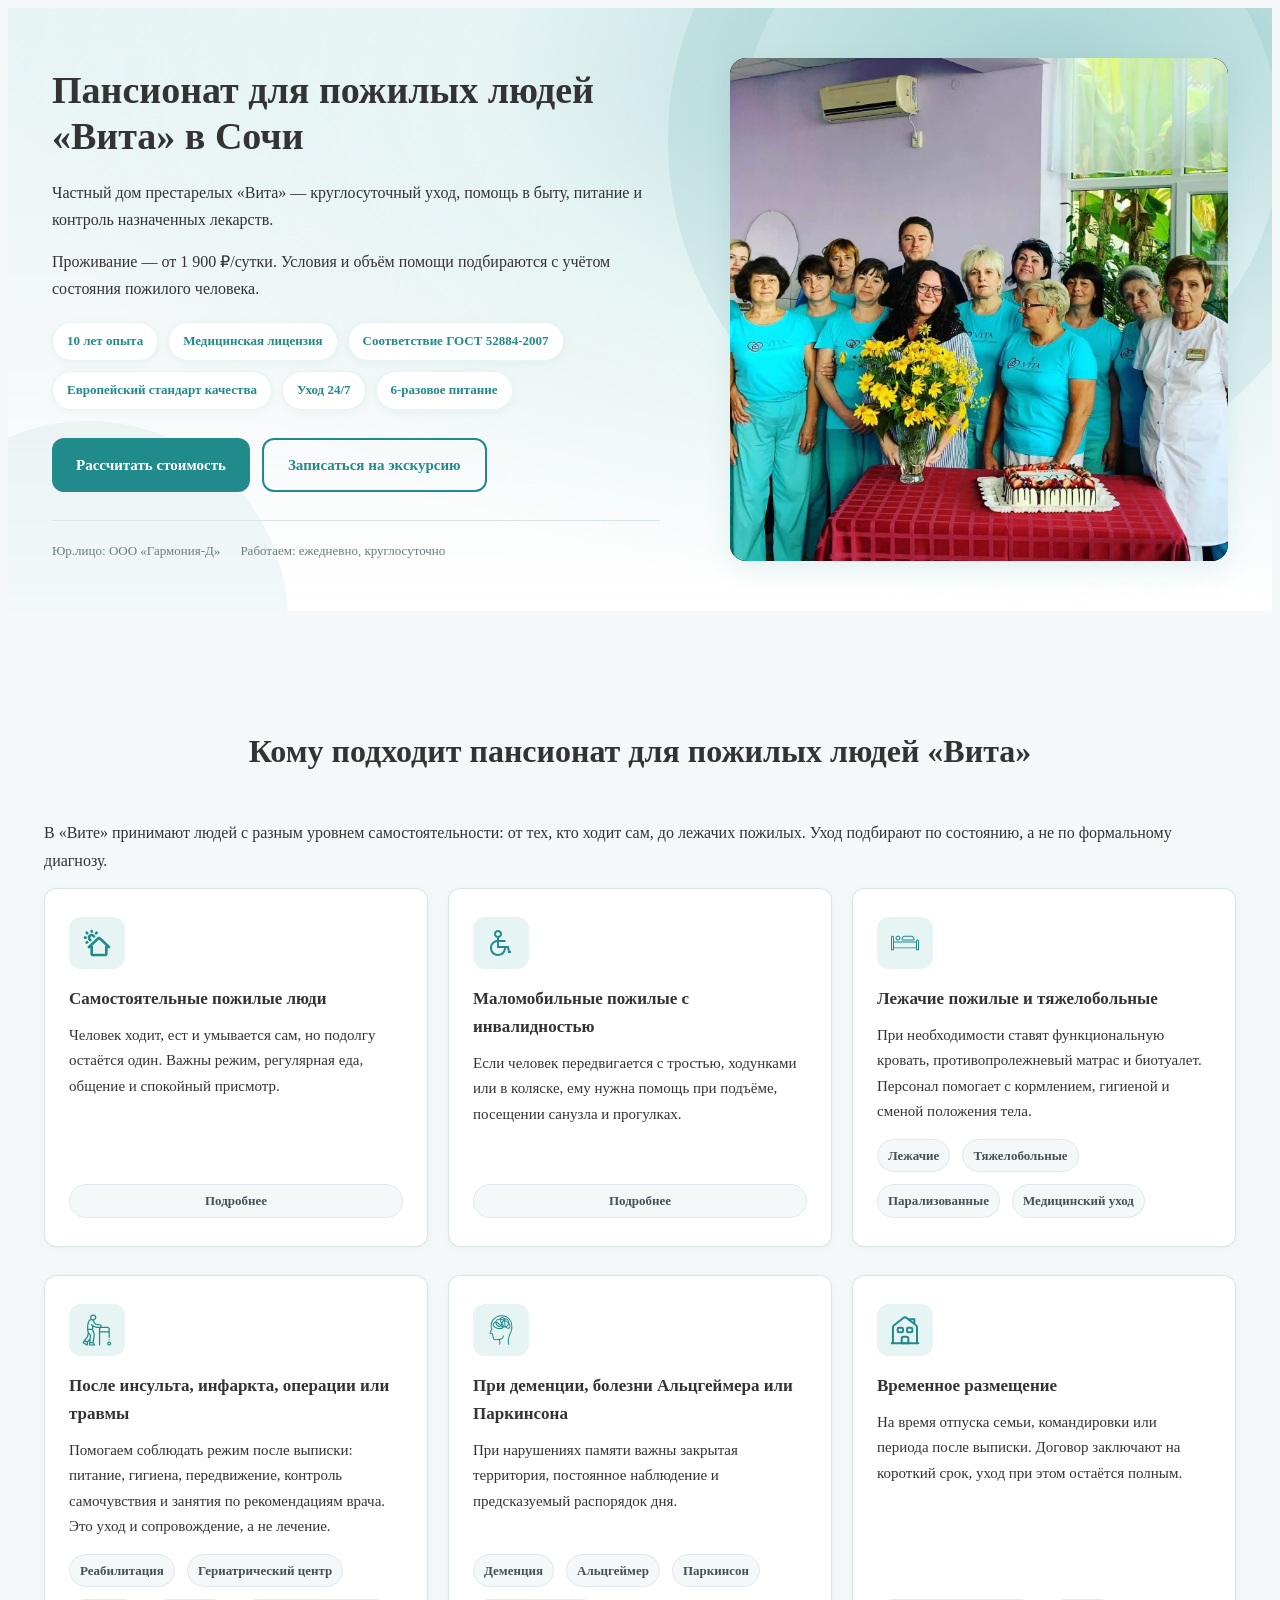
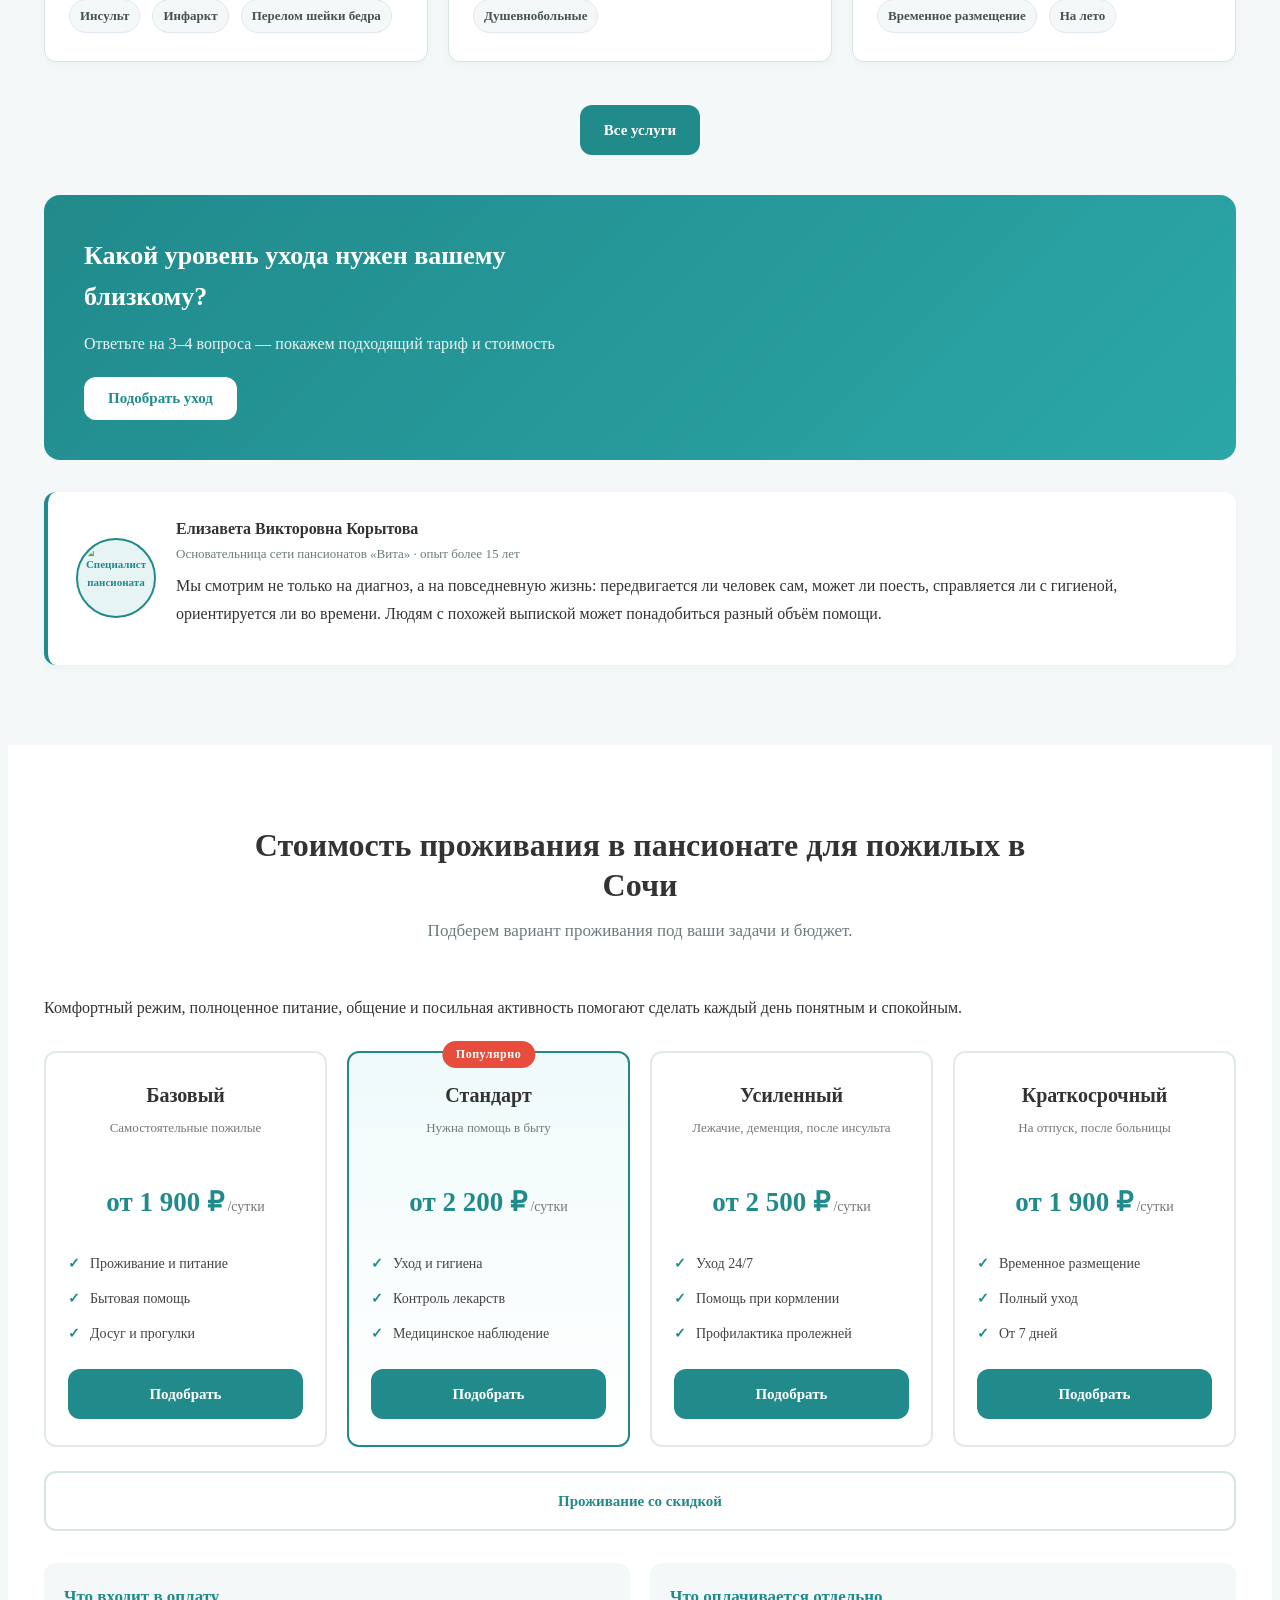
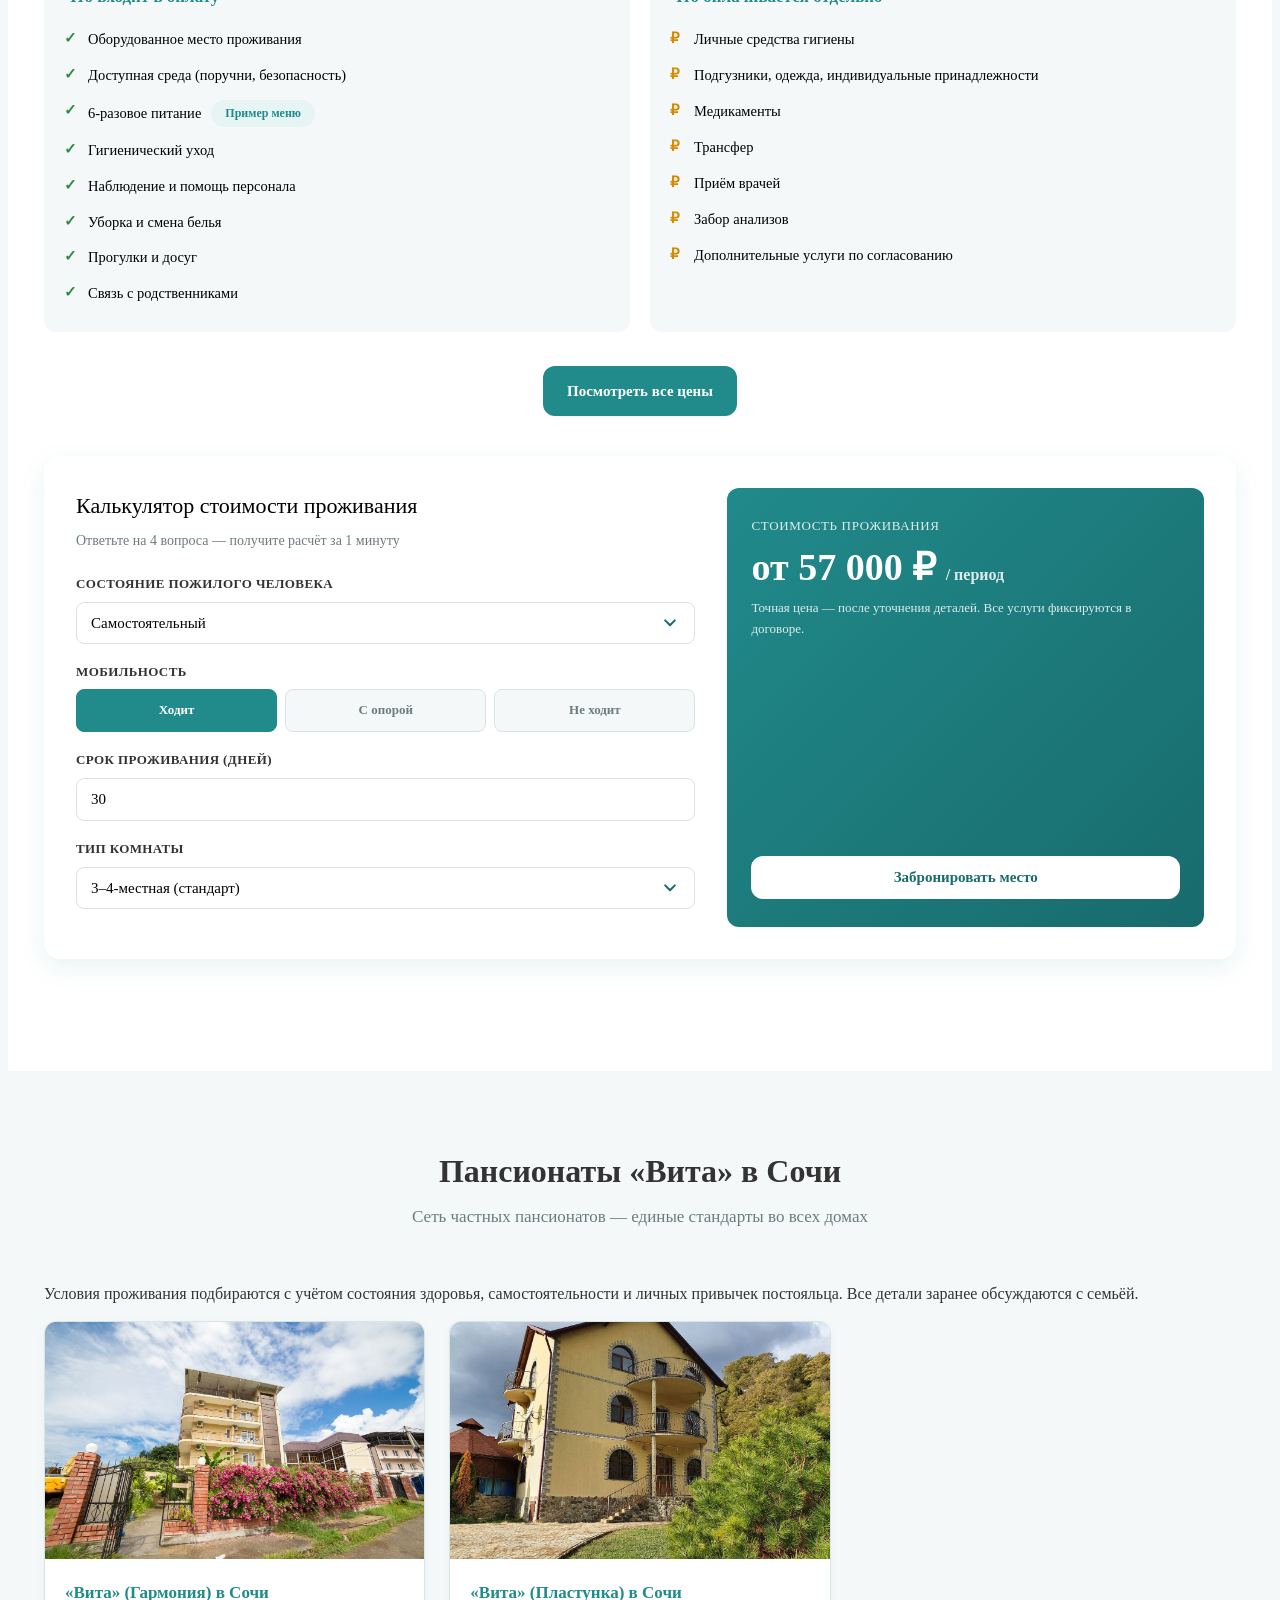
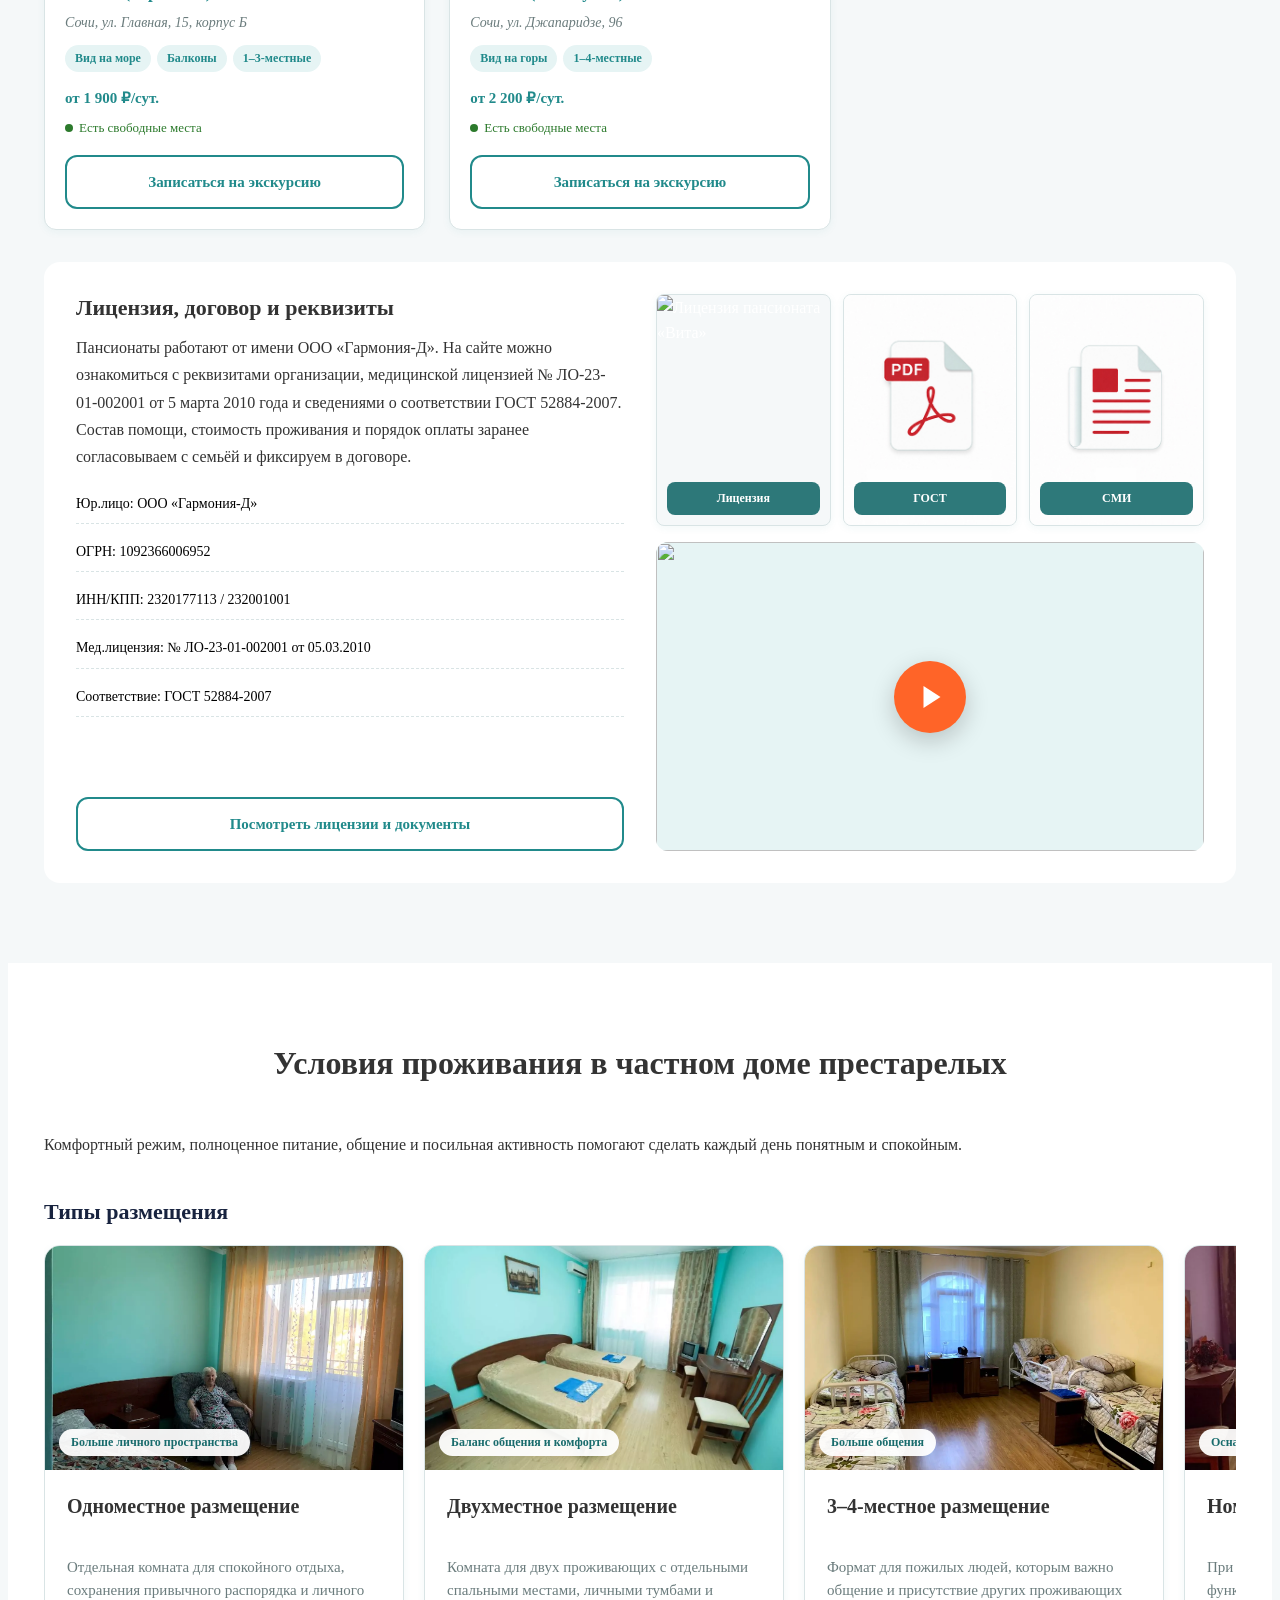
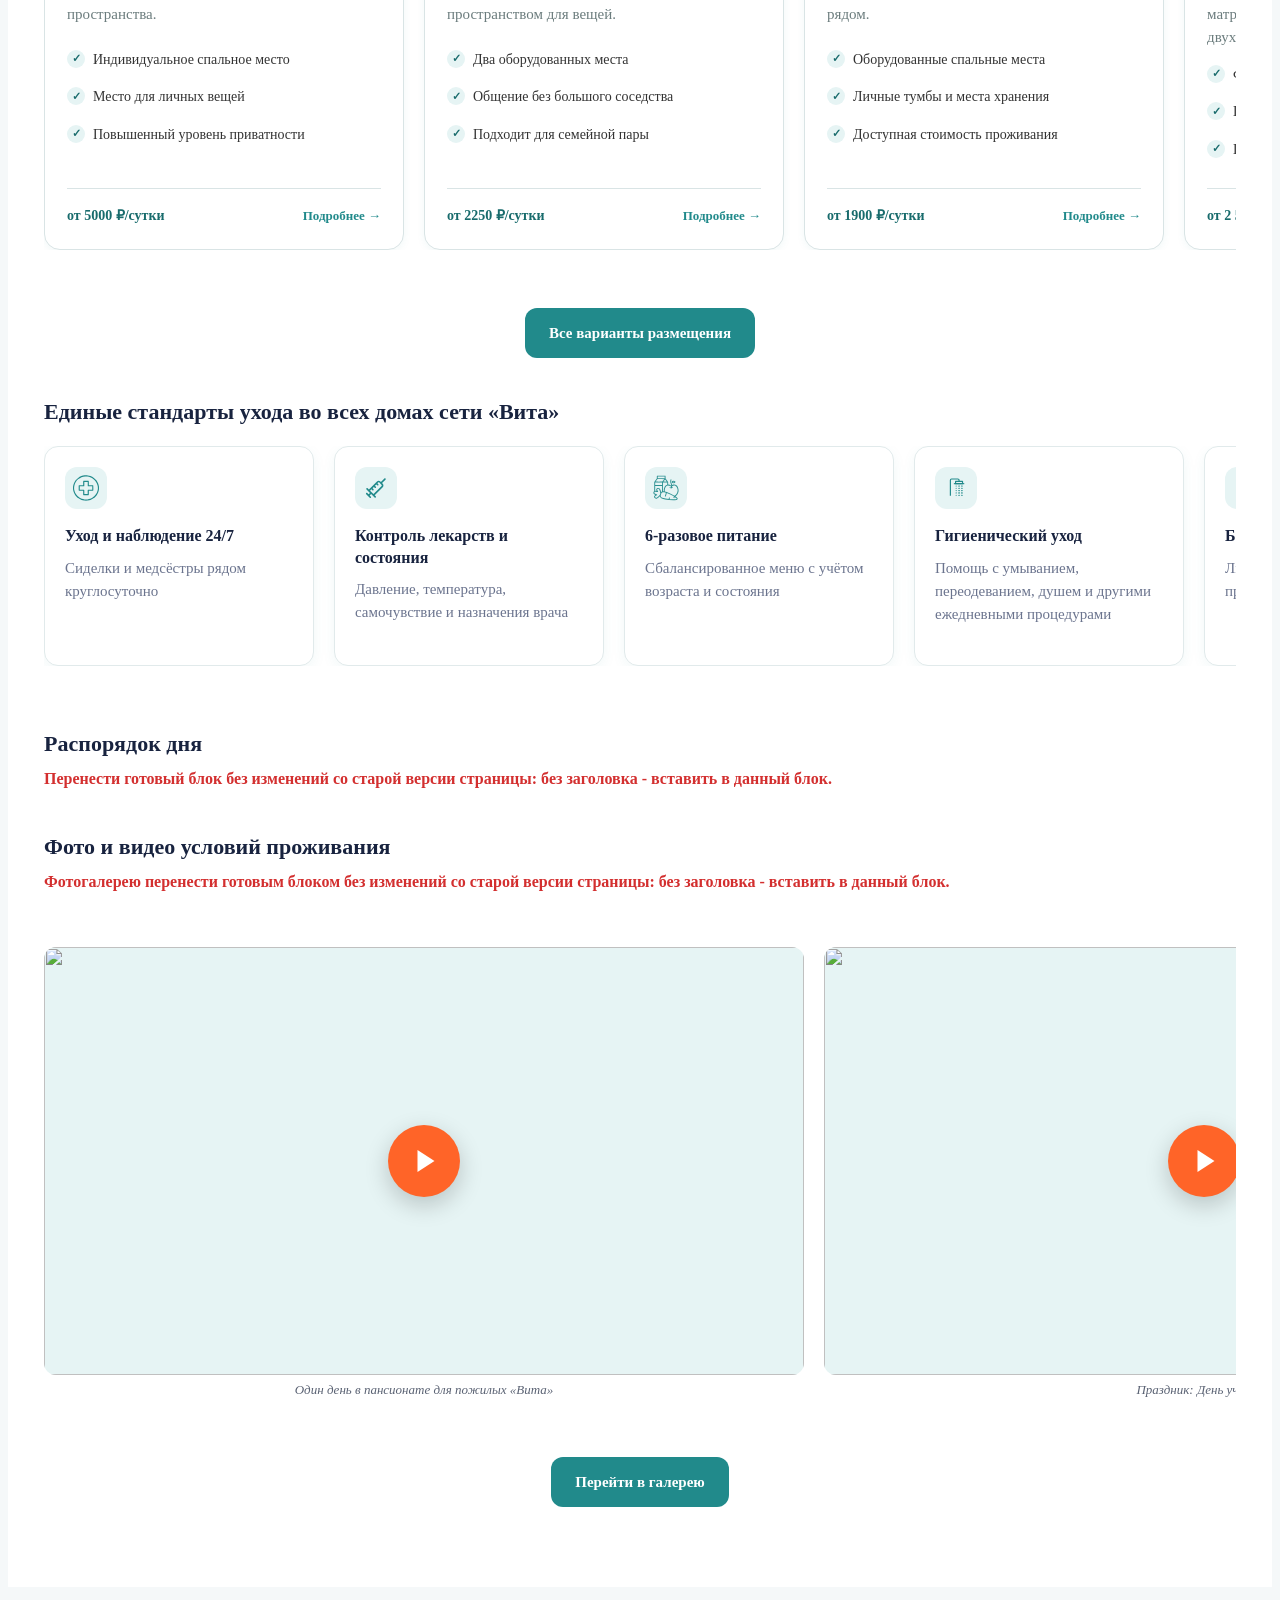
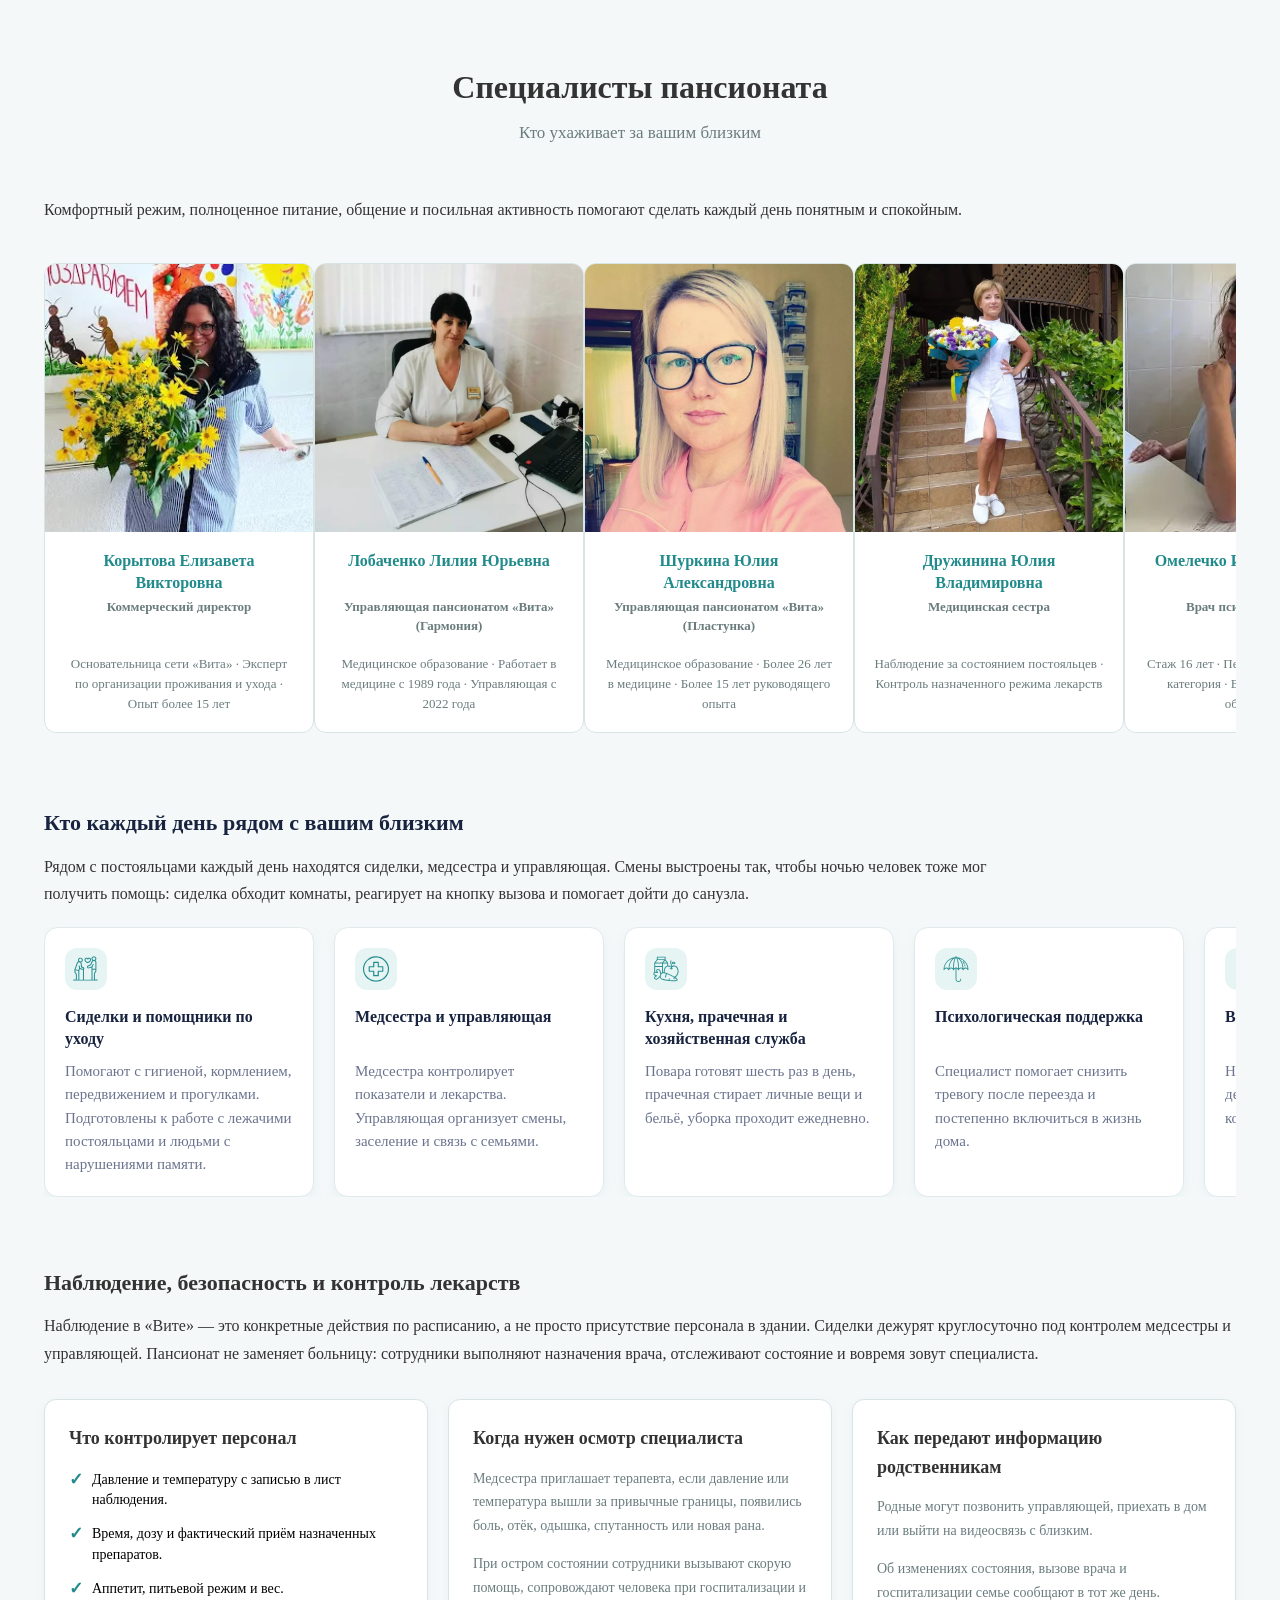
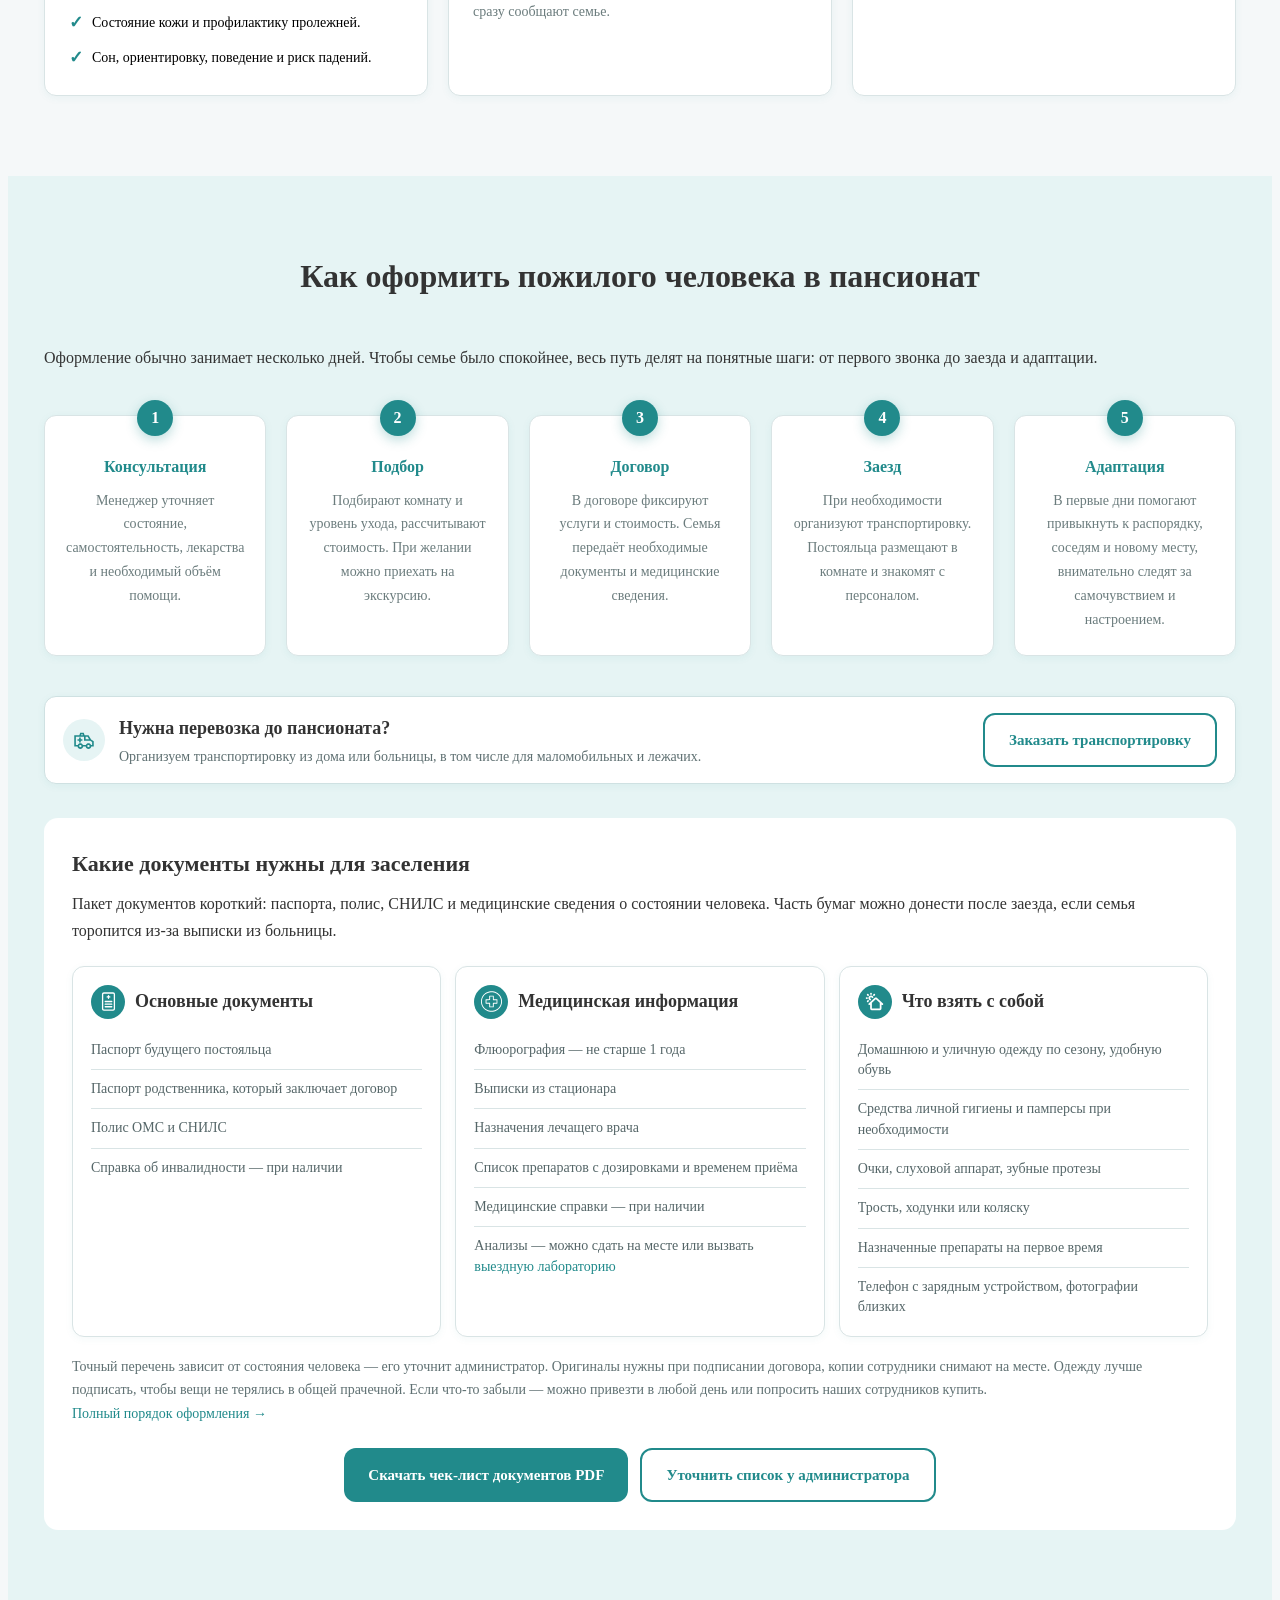
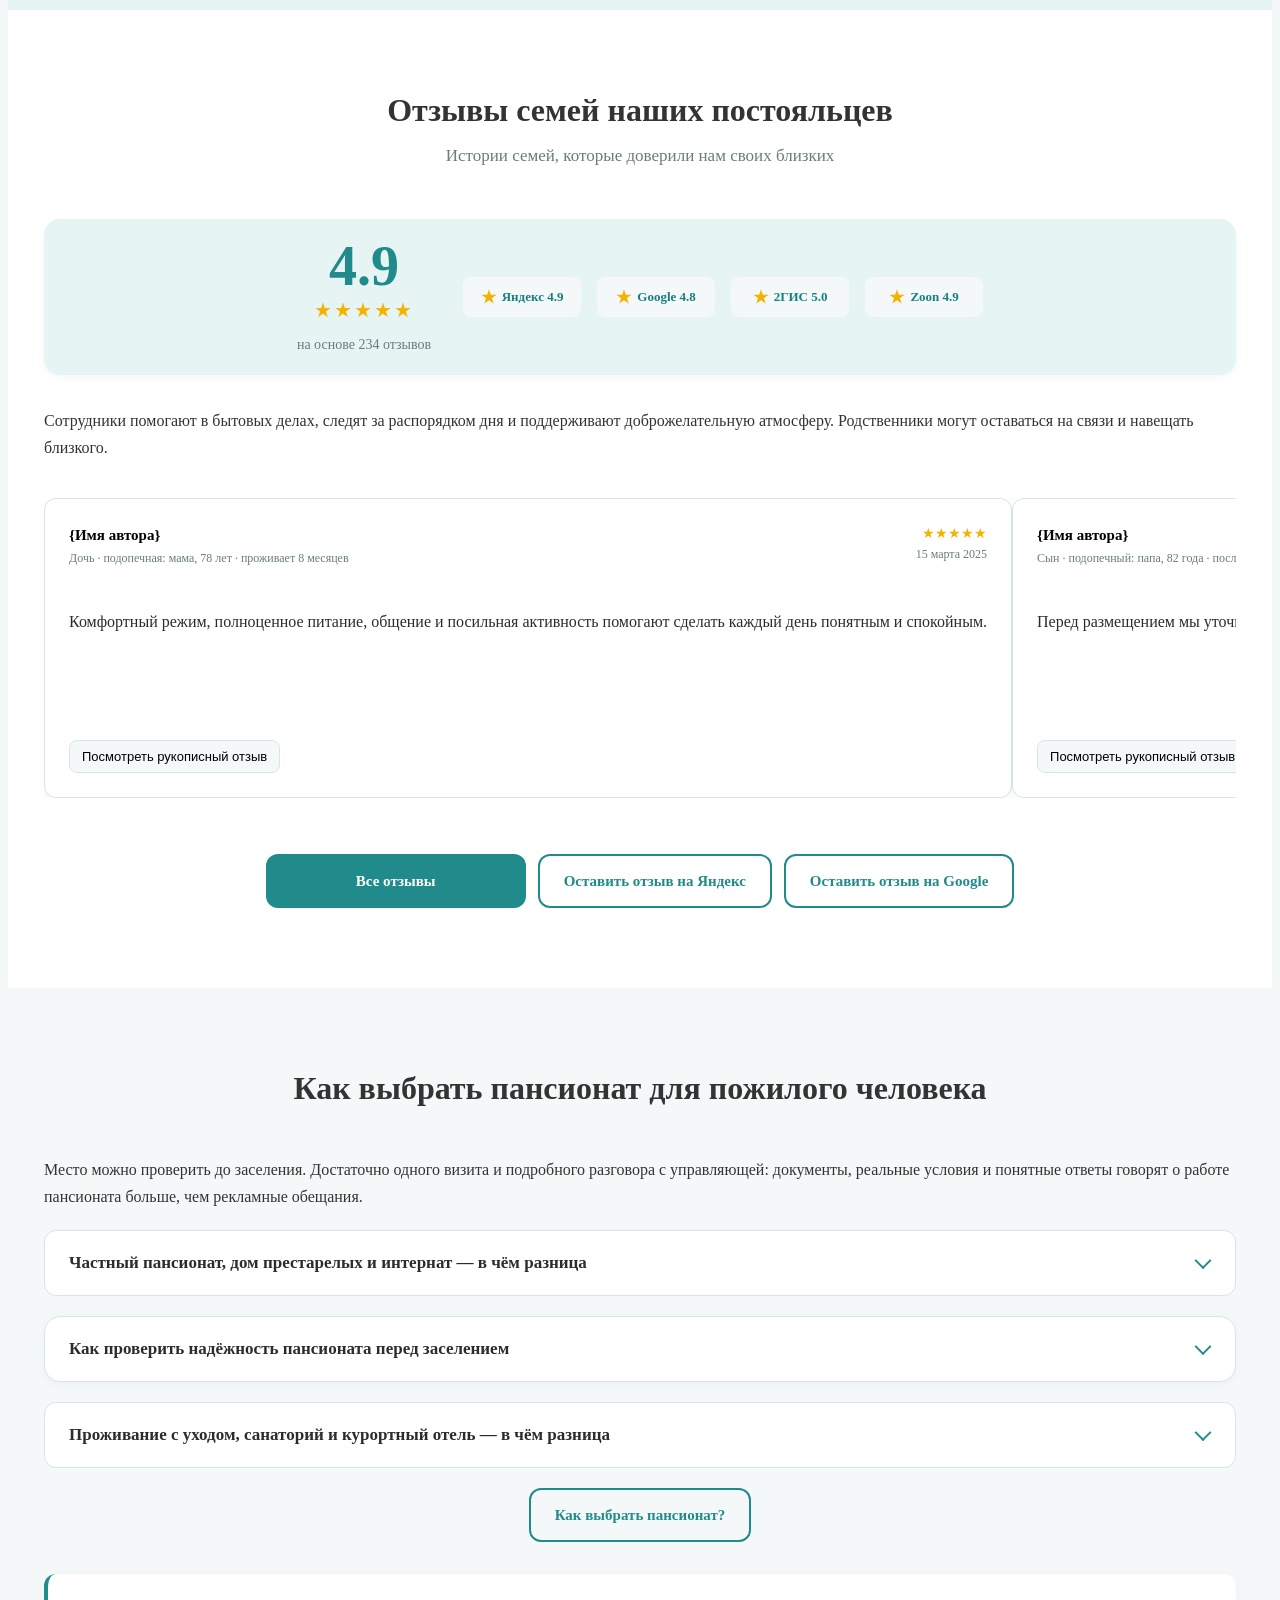
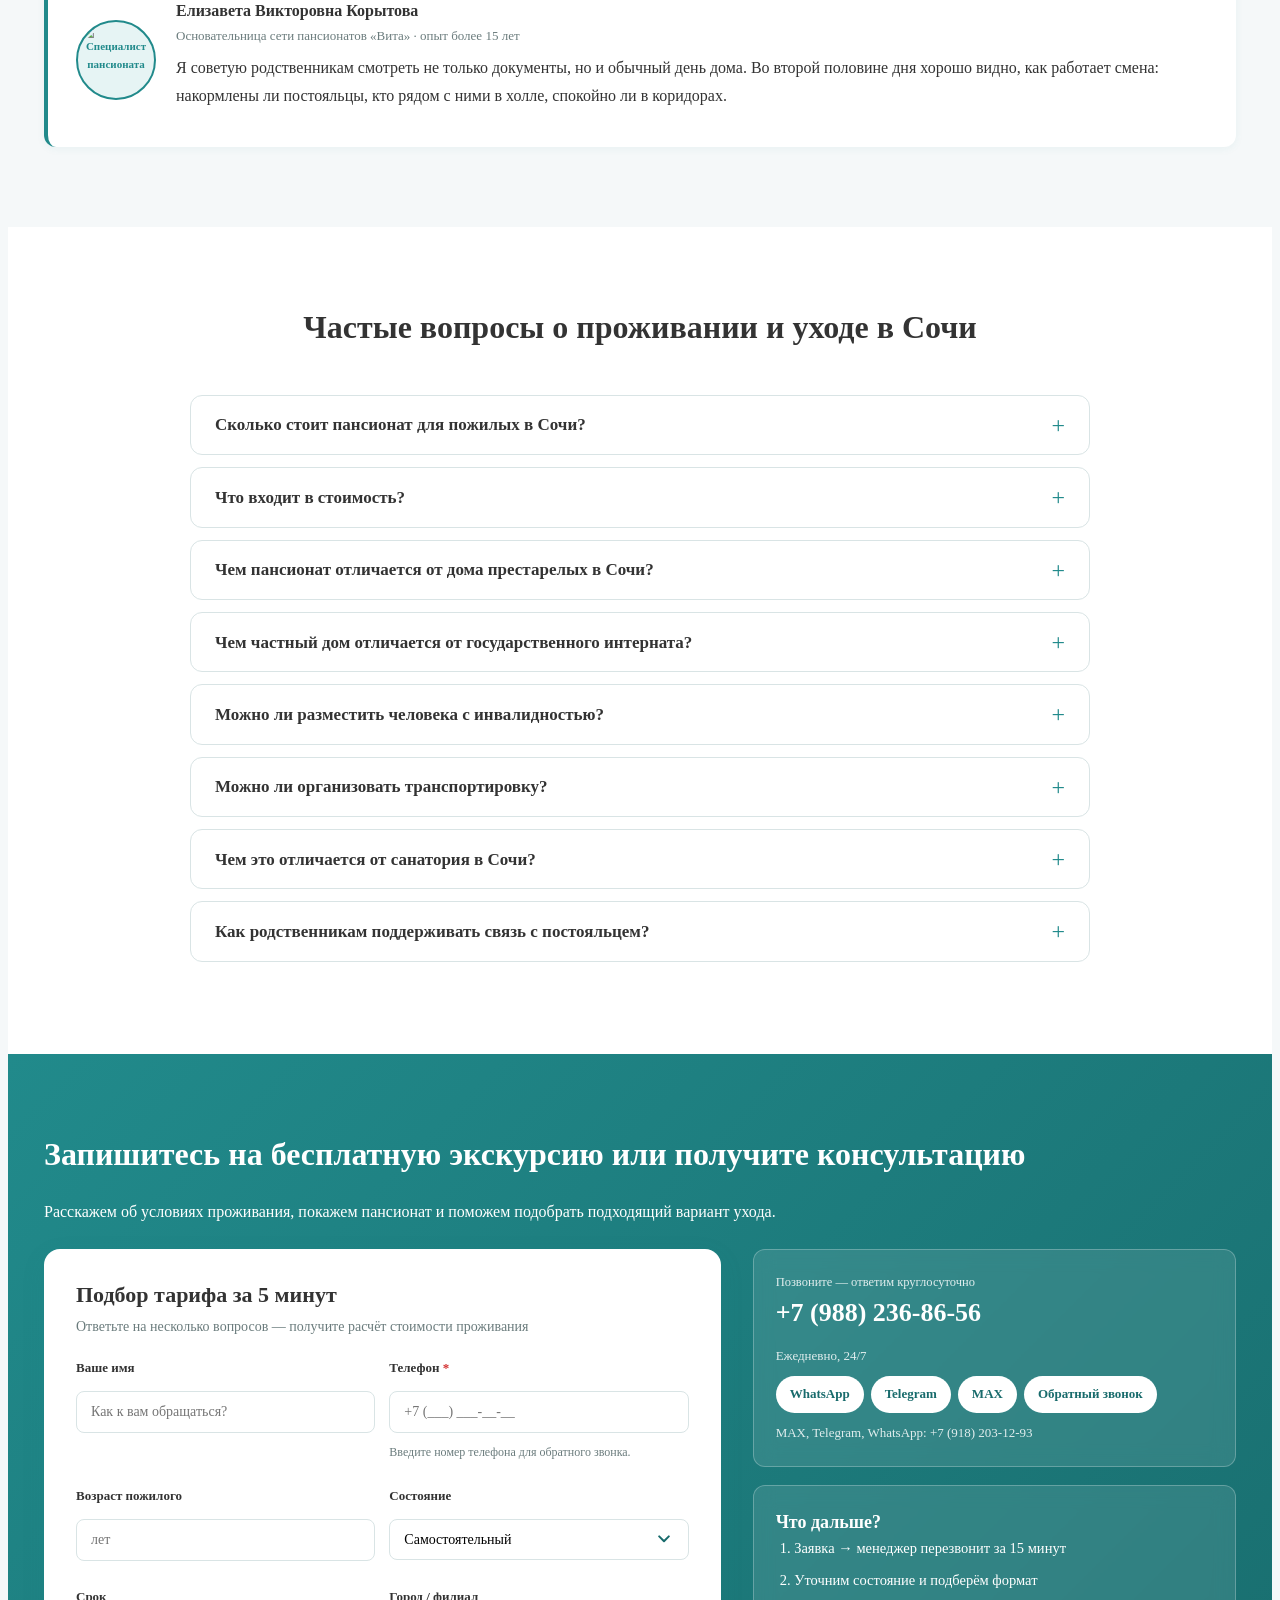
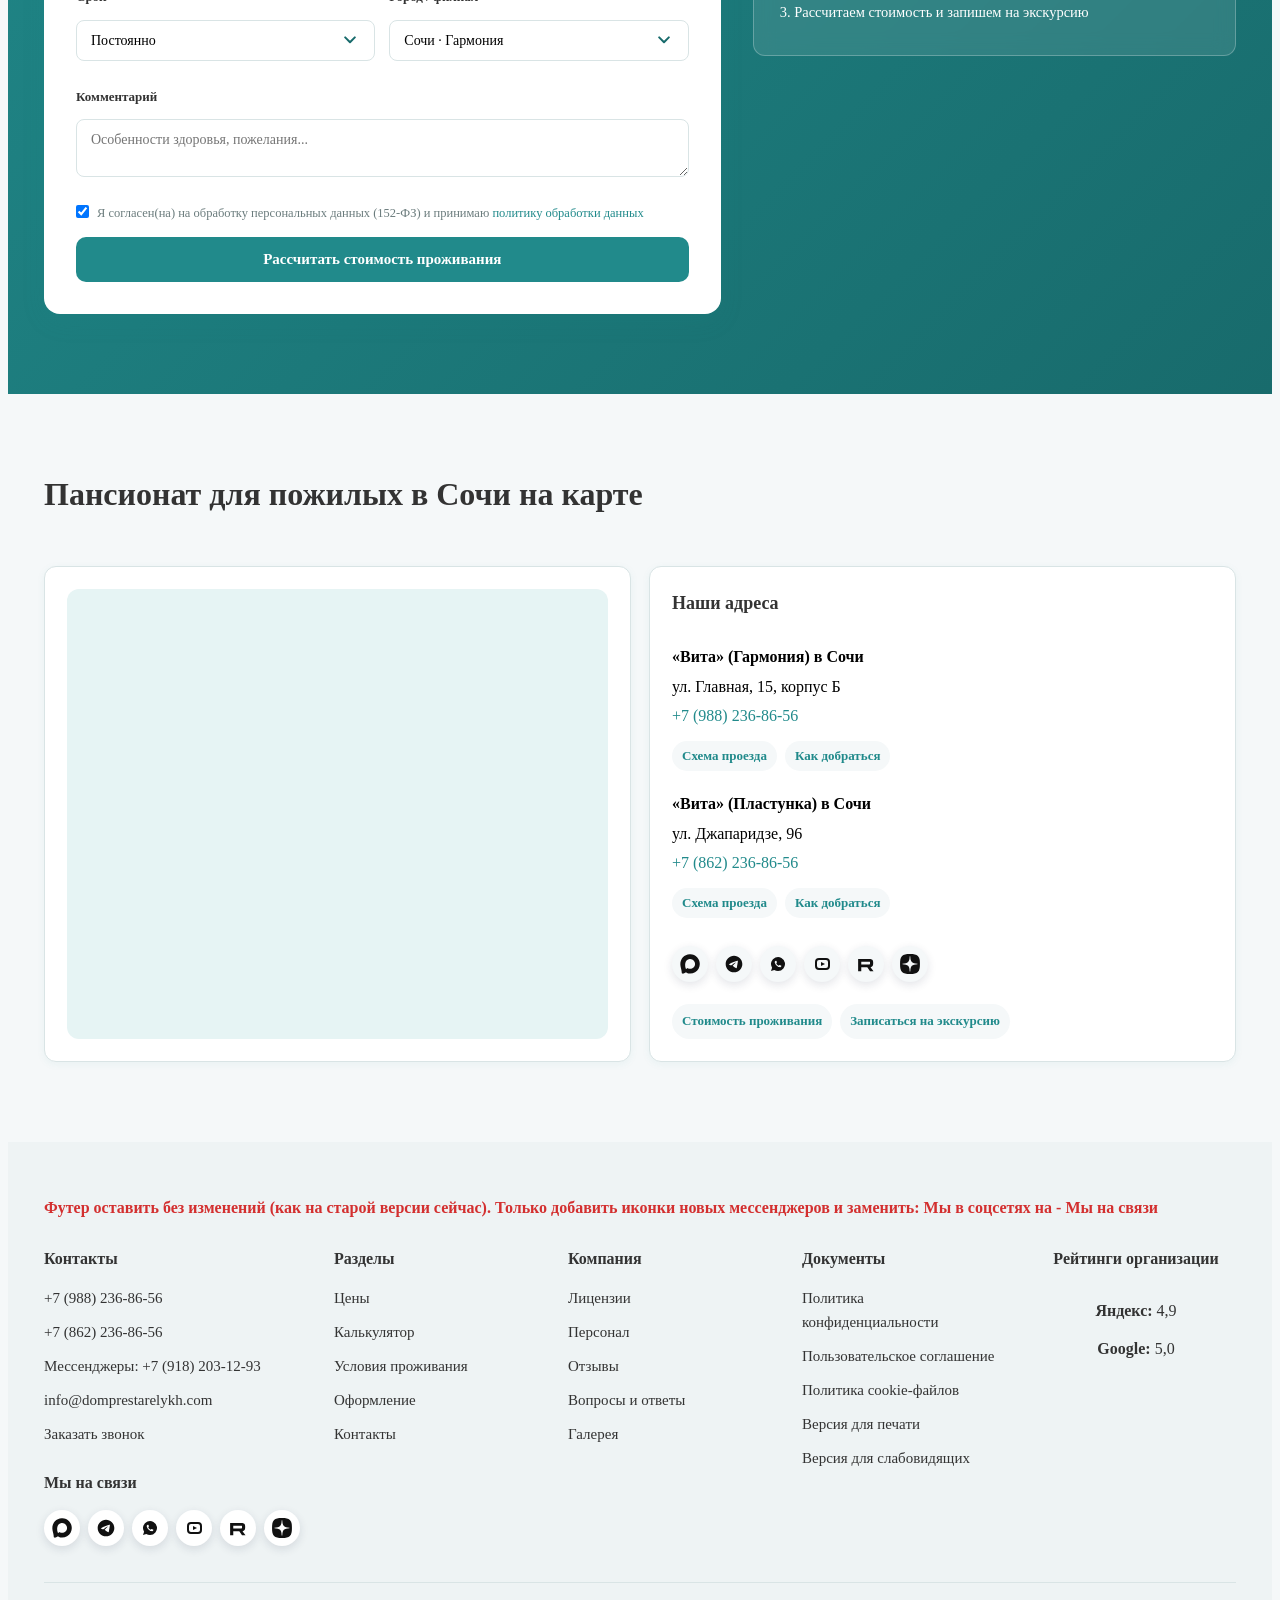
==== index.html @ 2477daf6 "Add Vita main page" ====
<!DOCTYPE html>

<html lang="ru">

<head>
  <meta charset="utf-8" />
  <meta content="width=device-width, initial-scale=1.0" name="viewport" />
  <link rel="stylesheet"
    href="https://domprestarelykh.com/bitrix/js/ui/design-tokens/dist/ui.design-tokens.min.css?174255768523463" />
  <link rel="stylesheet" data-template-style="true"
    href="https://domprestarelykh.com/bitrix/cache/css/s1/aspro-medc2/template_3b354f1dd4d4dfc9803ab2446582aa1b/template_3b354f1dd4d4dfc9803ab2446582aa1b_v1.css?1788880696805544" />
  <link rel="stylesheet" href="https://cdn.jsdelivr.net/npm/swiper@14/swiper-bundle.min.css" />
  <link rel="stylesheet" href="style.css" />
  <!-- Schema.org: дополняйте единый JSON-LD-граф через существующие @id, не создавая дубли сущностей. -->
  <!-- Review и AggregateRating добавляйте только для реальных отзывов и подтверждённого рейтинга. -->
  <link rel="canonical" href="https://sochi.domprestarelykh.com/" />
  <script type="application/ld+json">
  {
    "@context": "https://schema.org",
    "@graph": [
      {
        "@type": "WebPage",
        "@id": "https://sochi.domprestarelykh.com/#webpage",
        "url": "https://sochi.domprestarelykh.com/",
        "name": "Пансионат для пожилых людей «Вита» в Сочи — уход 24/7, цена от 1 900 ₽/сут.",
        "description": "Частный дом престарелых «Вита» — круглосуточный уход, помощь в быту, питание и контроль назначенных лекарств.",
        "inLanguage": "ru-RU",
        "primaryImageOfPage": {
          "@id": "https://sochi.domprestarelykh.com/#primary-image"
        },
        "image": {
          "@id": "https://sochi.domprestarelykh.com/#primary-image"
        },
        "publisher": {
          "@id": "https://domprestarelykh.com/#organization"
        },
        "about": {
          "@id": "https://sochi.domprestarelykh.com/#elder-care-service"
        },
        "mainEntity": {
          "@id": "https://sochi.domprestarelykh.com/#elder-care-service"
        },
        "hasPart": [
          {
            "@id": "https://sochi.domprestarelykh.com/#howto"
          },
          {
            "@id": "https://sochi.domprestarelykh.com/#faq"
          },
          {
            "@id": "https://sochi.domprestarelykh.com/#video-orUb8myELAAA"
          },
          {
            "@id": "https://sochi.domprestarelykh.com/#video-orUYSnCELAAA"
          },
          {
            "@id": "https://sochi.domprestarelykh.com/#video-orUYLnCELAAA"
          },
          {
            "@id": "https://sochi.domprestarelykh.com/#video-orUYCcyELAAA"
          },
          {
            "@id": "https://sochi.domprestarelykh.com/#video-orUYHnCELAAA"
          }
        ]
      },
      {
        "@type": "Organization",
        "@id": "https://domprestarelykh.com/#organization",
        "name": "Сеть частных пансионатов для пожилых «Вита»",
        "alternateName": "Вита",
        "legalName": "ООО «Гармония-Д»",
        "url": "https://domprestarelykh.com/",
        "logo": {
          "@id": "https://sochi.domprestarelykh.com/#logo"
        },
        "telephone": [
          "+7-988-236-86-56",
          "+7-862-236-86-56",
          "+7-918-203-12-93"
        ],
        "email": "info@domprestarelykh.com",
        "foundingDate": "2016",
        "identifier": [
          {
            "@type": "PropertyValue",
            "propertyID": "ОГРН",
            "value": "1092366006952"
          },
          {
            "@type": "PropertyValue",
            "propertyID": "ИНН",
            "value": "2320177113"
          },
          {
            "@type": "PropertyValue",
            "propertyID": "КПП",
            "value": "232001001"
          },
          {
            "@type": "PropertyValue",
            "propertyID": "Медицинская лицензия",
            "value": "ЛО-23-01-002001 от 05.03.2010"
          },
          {
            "@type": "PropertyValue",
            "propertyID": "ГОСТ",
            "value": "ГОСТ 52884-2007"
          }
        ],
        "sameAs": [
          "https://www.youtube.com/channel/UC5EAfshjT86HXiqwvsT5TXA",
          "https://rutube.ru/channel/47473060/",
          "https://dzen.ru/vitapansionat"
        ],
        "founder": {
          "@id": "https://sochi.domprestarelykh.com/company/staff/korytova-elizaveta-viktorovna/#person"
        },
        "employee": [
          {
            "@id": "https://sochi.domprestarelykh.com/company/staff/korytova-elizaveta-viktorovna/#person"
          },
          {
            "@id": "https://sochi.domprestarelykh.com/company/staff/lobachenko-liliya-yurevna/#person"
          },
          {
            "@id": "https://sochi.domprestarelykh.com/company/staff/shurkina-yuliya-aleksandrovna/#person"
          },
          {
            "@id": "https://sochi.domprestarelykh.com/company/staff/druzhinina-yuliya-vladimirovna/#person"
          },
          {
            "@id": "https://sochi.domprestarelykh.com/company/staff/omelechko-inna-ilfatovna/#person"
          },
          {
            "@id": "https://sochi.domprestarelykh.com/company/staff/musikyan-sofya-stepanovna/#person"
          },
          {
            "@id": "https://sochi.domprestarelykh.com/company/staff/sibiryakova-vera-egorovna/#person"
          },
          {
            "@id": "https://sochi.domprestarelykh.com/company/staff/svyatun-ekaterina-vladimirovna/#person"
          },
          {
            "@id": "https://sochi.domprestarelykh.com/company/staff/kurilenko-lyubov-alekseevna/#person"
          },
          {
            "@id": "https://sochi.domprestarelykh.com/company/staff/boltovich-dmitriy-aleksandrovich/#person"
          },
          {
            "@id": "https://domprestarelykh.com/company/staff/natalya-semenyuk/#person"
          }
        ],
        "subOrganization": [
          {
            "@id": "https://sochi.domprestarelykh.com/nashi-pansionaty/vita-di-mare-garmoniya/#localbusiness"
          },
          {
            "@id": "https://sochi.domprestarelykh.com/nashi-pansionaty/vita-plastunka/#localbusiness"
          }
        ]
      },
      {
        "@type": "ImageObject",
        "@id": "https://sochi.domprestarelykh.com/#logo",
        "contentUrl": "https://sochi.domprestarelykh.com/upload/CMedc2/e41/muh4ltr42686ninvh2zc1pig9i1cfuwt.webp",
        "caption": "Логотип сети пансионатов для пожилых «Вита»"
      },
      {
        "@type": "Service",
        "@id": "https://sochi.domprestarelykh.com/#elder-care-service",
        "name": "Проживание и круглосуточный уход за пожилыми людьми в Сочи",
        "serviceType": "Проживание и уход за пожилыми людьми",
        "description": "Частный дом престарелых «Вита» — круглосуточный уход, помощь в быту, питание и контроль назначенных лекарств.",
        "url": "https://sochi.domprestarelykh.com/",
        "provider": {
          "@id": "https://domprestarelykh.com/#organization"
        },
        "areaServed": {
          "@type": "City",
          "name": "Сочи"
        },
        "availableAtOrFrom": [
          {
            "@id": "https://sochi.domprestarelykh.com/nashi-pansionaty/vita-di-mare-garmoniya/#localbusiness"
          },
          {
            "@id": "https://sochi.domprestarelykh.com/nashi-pansionaty/vita-plastunka/#localbusiness"
          }
        ],
        "offers": [
          {
            "@id": "https://sochi.domprestarelykh.com/#offer-basic"
          },
          {
            "@id": "https://sochi.domprestarelykh.com/#offer-standard"
          },
          {
            "@id": "https://sochi.domprestarelykh.com/#offer-intensive"
          },
          {
            "@id": "https://sochi.domprestarelykh.com/#offer-short-term"
          }
        ]
      },
      {
        "@type": "LocalBusiness",
        "@id": "https://sochi.domprestarelykh.com/nashi-pansionaty/vita-di-mare-garmoniya/#localbusiness",
        "name": "Пансионат «Вита» (Гармония) в Сочи",
        "url": "https://sochi.domprestarelykh.com/nashi-pansionaty/vita-di-mare-garmoniya/",
        "image": {
          "@id": "https://sochi.domprestarelykh.com/#image-harmony"
        },
        "telephone": "+7-988-236-86-56",
        "email": "info@domprestarelykh.com",
        "priceRange": "от 1 900 ₽/сутки",
        "address": {
          "@type": "PostalAddress",
          "postalCode": "354213",
          "addressLocality": "Сочи",
          "addressRegion": "Краснодарский край",
          "streetAddress": "ул. Главная, 15, корпус Б",
          "addressCountry": "RU"
        },
        "geo": {
          "@type": "GeoCoordinates",
          "latitude": 43.75415,
          "longitude": 39.516171
        },
        "openingHoursSpecification": {
          "@type": "OpeningHoursSpecification",
          "dayOfWeek": [
            "Monday",
            "Tuesday",
            "Wednesday",
            "Thursday",
            "Friday",
            "Saturday",
            "Sunday"
          ],
          "opens": "00:00",
          "closes": "23:59"
        },
        "parentOrganization": {
          "@id": "https://domprestarelykh.com/#organization"
        },
        "employee": {
          "@id": "https://sochi.domprestarelykh.com/company/staff/lobachenko-liliya-yurevna/#person"
        }
      },
      {
        "@type": "LocalBusiness",
        "@id": "https://sochi.domprestarelykh.com/nashi-pansionaty/vita-plastunka/#localbusiness",
        "name": "Пансионат «Вита» (Пластунка) в Сочи",
        "url": "https://sochi.domprestarelykh.com/nashi-pansionaty/vita-plastunka/",
        "image": {
          "@id": "https://sochi.domprestarelykh.com/#image-plastunka"
        },
        "telephone": "+7-862-236-86-56",
        "email": "info@domprestarelykh.com",
        "priceRange": "от 2 200 ₽/сутки",
        "address": {
          "@type": "PostalAddress",
          "postalCode": "354055",
          "addressLocality": "Сочи",
          "addressRegion": "Краснодарский край",
          "streetAddress": "ул. Джапаридзе, 96",
          "addressCountry": "RU"
        },
        "geo": {
          "@type": "GeoCoordinates",
          "latitude": 43.6936175,
          "longitude": 39.7572376
        },
        "openingHoursSpecification": {
          "@type": "OpeningHoursSpecification",
          "dayOfWeek": [
            "Monday",
            "Tuesday",
            "Wednesday",
            "Thursday",
            "Friday",
            "Saturday",
            "Sunday"
          ],
          "opens": "00:00",
          "closes": "23:59"
        },
        "parentOrganization": {
          "@id": "https://domprestarelykh.com/#organization"
        },
        "employee": {
          "@id": "https://sochi.domprestarelykh.com/company/staff/shurkina-yuliya-aleksandrovna/#person"
        }
      },
      {
        "@type": "ImageObject",
        "@id": "https://sochi.domprestarelykh.com/#primary-image",
        "contentUrl": "https://sochi.domprestarelykh.com/img/hero.webp",
        "caption": "Пансионат для пожилых «Вита» в Сочи",
        "representativeOfPage": true
      },
      {
        "@type": "ImageObject",
        "@id": "https://sochi.domprestarelykh.com/#image-harmony",
        "contentUrl": "https://sochi.domprestarelykh.com/img/sochi.jpg",
        "caption": "Фасад пансионата «Вита» (Гармония) в Сочи",
        "about": {
          "@id": "https://sochi.domprestarelykh.com/nashi-pansionaty/vita-di-mare-garmoniya/#localbusiness"
        }
      },
      {
        "@type": "ImageObject",
        "@id": "https://sochi.domprestarelykh.com/#image-plastunka",
        "contentUrl": "https://sochi.domprestarelykh.com/img/plastunka.jpg",
        "caption": "Фасад пансионата «Вита» (Пластунка) в Сочи",
        "about": {
          "@id": "https://sochi.domprestarelykh.com/nashi-pansionaty/vita-plastunka/#localbusiness"
        }
      },
      {
        "@type": "Offer",
        "@id": "https://sochi.domprestarelykh.com/#offer-basic",
        "name": "Базовый",
        "description": "Самостоятельные пожилые. В стоимость входят: Проживание и питание, Бытовая помощь, Досуг и прогулки.",
        "url": "https://sochi.domprestarelykh.com/#prices",
        "availability": "https://schema.org/InStock",
        "itemOffered": {
          "@id": "https://sochi.domprestarelykh.com/#elder-care-service"
        },
        "seller": {
          "@id": "https://domprestarelykh.com/#organization"
        },
        "priceSpecification": {
          "@type": "UnitPriceSpecification",
          "price": "1900",
          "priceCurrency": "RUB",
          "unitText": "сутки",
          "priceValidUntil": "2026-12-31"
        }
      },
      {
        "@type": "Offer",
        "@id": "https://sochi.domprestarelykh.com/#offer-standard",
        "name": "Стандарт",
        "description": "Нужна помощь в быту. В стоимость входят: Уход и гигиена, Контроль лекарств, Медицинское наблюдение.",
        "url": "https://sochi.domprestarelykh.com/#prices",
        "availability": "https://schema.org/InStock",
        "itemOffered": {
          "@id": "https://sochi.domprestarelykh.com/#elder-care-service"
        },
        "seller": {
          "@id": "https://domprestarelykh.com/#organization"
        },
        "priceSpecification": {
          "@type": "UnitPriceSpecification",
          "price": "2200",
          "priceCurrency": "RUB",
          "unitText": "сутки",
          "priceValidUntil": "2026-12-31"
        }
      },
      {
        "@type": "Offer",
        "@id": "https://sochi.domprestarelykh.com/#offer-intensive",
        "name": "Усиленный",
        "description": "Лежачие, деменция, после инсульта. В стоимость входят: Уход 24/7, Помощь при кормлении, Профилактика пролежней.",
        "url": "https://sochi.domprestarelykh.com/#prices",
        "availability": "https://schema.org/InStock",
        "itemOffered": {
          "@id": "https://sochi.domprestarelykh.com/#elder-care-service"
        },
        "seller": {
          "@id": "https://domprestarelykh.com/#organization"
        },
        "priceSpecification": {
          "@type": "UnitPriceSpecification",
          "price": "2500",
          "priceCurrency": "RUB",
          "unitText": "сутки",
          "priceValidUntil": "2026-12-31"
        }
      },
      {
        "@type": "Offer",
        "@id": "https://sochi.domprestarelykh.com/#offer-short-term",
        "name": "Краткосрочный",
        "description": "На отпуск, после больницы. В стоимость входят: Временное размещение, Полный уход, От 7 дней.",
        "url": "https://sochi.domprestarelykh.com/#prices",
        "availability": "https://schema.org/InStock",
        "itemOffered": {
          "@id": "https://sochi.domprestarelykh.com/#elder-care-service"
        },
        "seller": {
          "@id": "https://domprestarelykh.com/#organization"
        },
        "priceSpecification": {
          "@type": "UnitPriceSpecification",
          "price": "1900",
          "priceCurrency": "RUB",
          "unitText": "сутки",
          "priceValidUntil": "2026-12-31"
        }
      },
      {
        "@type": "Person",
        "@id": "https://sochi.domprestarelykh.com/company/staff/korytova-elizaveta-viktorovna/#person",
        "name": "Корытова Елизавета Викторовна",
        "jobTitle": "Коммерческий директор",
        "url": "https://sochi.domprestarelykh.com/company/staff/korytova-elizaveta-viktorovna/",
        "image": {
          "@id": "https://sochi.domprestarelykh.com/#image-person-korytova-elizaveta-viktorovna"
        },
        "worksFor": {
          "@id": "https://domprestarelykh.com/#organization"
        }
      },
      {
        "@type": "Person",
        "@id": "https://sochi.domprestarelykh.com/company/staff/lobachenko-liliya-yurevna/#person",
        "name": "Лобаченко Лилия Юрьевна",
        "jobTitle": "Управляющая пансионатом «Вита» (Гармония)",
        "url": "https://sochi.domprestarelykh.com/company/staff/lobachenko-liliya-yurevna/",
        "image": {
          "@id": "https://sochi.domprestarelykh.com/#image-person-lobachenko-liliya-yurevna"
        },
        "worksFor": {
          "@id": "https://domprestarelykh.com/#organization"
        },
        "workLocation": {
          "@id": "https://sochi.domprestarelykh.com/nashi-pansionaty/vita-di-mare-garmoniya/#localbusiness"
        }
      },
      {
        "@type": "Person",
        "@id": "https://sochi.domprestarelykh.com/company/staff/shurkina-yuliya-aleksandrovna/#person",
        "name": "Шуркина Юлия Александровна",
        "jobTitle": "Управляющая пансионатом «Вита» (Пластунка)",
        "url": "https://sochi.domprestarelykh.com/company/staff/shurkina-yuliya-aleksandrovna/",
        "image": {
          "@id": "https://sochi.domprestarelykh.com/#image-person-shurkina-yuliya-aleksandrovna"
        },
        "worksFor": {
          "@id": "https://domprestarelykh.com/#organization"
        },
        "workLocation": {
          "@id": "https://sochi.domprestarelykh.com/nashi-pansionaty/vita-plastunka/#localbusiness"
        }
      },
      {
        "@type": "Person",
        "@id": "https://sochi.domprestarelykh.com/company/staff/druzhinina-yuliya-vladimirovna/#person",
        "name": "Дружинина Юлия Владимировна",
        "jobTitle": "Медицинская сестра",
        "url": "https://sochi.domprestarelykh.com/company/staff/druzhinina-yuliya-vladimirovna/",
        "image": {
          "@id": "https://sochi.domprestarelykh.com/#image-person-druzhinina-yuliya-vladimirovna"
        },
        "worksFor": {
          "@id": "https://domprestarelykh.com/#organization"
        }
      },
      {
        "@type": "Person",
        "@id": "https://sochi.domprestarelykh.com/company/staff/omelechko-inna-ilfatovna/#person",
        "name": "Омелечко Инна Ильфатовна",
        "jobTitle": "Врач психиатр-нарколог",
        "url": "https://sochi.domprestarelykh.com/company/staff/omelechko-inna-ilfatovna/",
        "image": {
          "@id": "https://sochi.domprestarelykh.com/#image-person-omelechko-inna-ilfatovna"
        },
        "worksFor": {
          "@id": "https://domprestarelykh.com/#organization"
        }
      },
      {
        "@type": "Person",
        "@id": "https://sochi.domprestarelykh.com/company/staff/musikyan-sofya-stepanovna/#person",
        "name": "Мусикян Софья Степановна",
        "jobTitle": "Сиделка",
        "url": "https://sochi.domprestarelykh.com/company/staff/musikyan-sofya-stepanovna/",
        "image": {
          "@id": "https://sochi.domprestarelykh.com/#image-person-musikyan-sofya-stepanovna"
        },
        "worksFor": {
          "@id": "https://domprestarelykh.com/#organization"
        }
      },
      {
        "@type": "Person",
        "@id": "https://sochi.domprestarelykh.com/company/staff/sibiryakova-vera-egorovna/#person",
        "name": "Сибирякова Вера Егоровна",
        "jobTitle": "Сиделка",
        "url": "https://sochi.domprestarelykh.com/company/staff/sibiryakova-vera-egorovna/",
        "image": {
          "@id": "https://sochi.domprestarelykh.com/#image-person-sibiryakova-vera-egorovna"
        },
        "worksFor": {
          "@id": "https://domprestarelykh.com/#organization"
        }
      },
      {
        "@type": "Person",
        "@id": "https://sochi.domprestarelykh.com/company/staff/svyatun-ekaterina-vladimirovna/#person",
        "name": "Святун Екатерина Владимировна",
        "jobTitle": "Сиделка",
        "url": "https://sochi.domprestarelykh.com/company/staff/svyatun-ekaterina-vladimirovna/",
        "image": {
          "@id": "https://sochi.domprestarelykh.com/#image-person-svyatun-ekaterina-vladimirovna"
        },
        "worksFor": {
          "@id": "https://domprestarelykh.com/#organization"
        }
      },
      {
        "@type": "Person",
        "@id": "https://sochi.domprestarelykh.com/company/staff/kurilenko-lyubov-alekseevna/#person",
        "name": "Куриленко Любовь Алексеевна",
        "jobTitle": "Заместитель управляющей",
        "url": "https://sochi.domprestarelykh.com/company/staff/kurilenko-lyubov-alekseevna/",
        "image": {
          "@id": "https://sochi.domprestarelykh.com/#image-person-kurilenko-lyubov-alekseevna"
        },
        "worksFor": {
          "@id": "https://domprestarelykh.com/#organization"
        }
      },
      {
        "@type": "Person",
        "@id": "https://sochi.domprestarelykh.com/company/staff/boltovich-dmitriy-aleksandrovich/#person",
        "name": "Болтович Дмитрий Александрович",
        "jobTitle": "Генеральный директор",
        "url": "https://sochi.domprestarelykh.com/company/staff/boltovich-dmitriy-aleksandrovich/",
        "image": {
          "@id": "https://sochi.domprestarelykh.com/#image-person-boltovich-dmitriy-aleksandrovich"
        },
        "worksFor": {
          "@id": "https://domprestarelykh.com/#organization"
        }
      },
      {
        "@type": "Person",
        "@id": "https://domprestarelykh.com/company/staff/natalya-semenyuk/#person",
        "name": "Наталья Семенюк",
        "jobTitle": "Повар",
        "url": "https://domprestarelykh.com/company/staff/natalya-semenyuk/",
        "image": {
          "@id": "https://sochi.domprestarelykh.com/#image-person-natalya-semenyuk"
        },
        "worksFor": {
          "@id": "https://domprestarelykh.com/#organization"
        }
      },
      {
        "@type": "ImageObject",
        "@id": "https://sochi.domprestarelykh.com/#image-person-korytova-elizaveta-viktorovna",
        "contentUrl": "https://sochi.domprestarelykh.com/img/korytova.webp",
        "caption": "Корытова Елизавета Викторовна — коммерческий директор сети пансионатов «Вита»",
        "about": {
          "@id": "https://sochi.domprestarelykh.com/company/staff/korytova-elizaveta-viktorovna/#person"
        }
      },
      {
        "@type": "ImageObject",
        "@id": "https://sochi.domprestarelykh.com/#image-person-lobachenko-liliya-yurevna",
        "contentUrl": "https://sochi.domprestarelykh.com/img/lobachenko.webp",
        "caption": "Лобаченко Лилия Юрьевна — управляющая пансионата «Вита» в Сочи",
        "about": {
          "@id": "https://sochi.domprestarelykh.com/company/staff/lobachenko-liliya-yurevna/#person"
        }
      },
      {
        "@type": "ImageObject",
        "@id": "https://sochi.domprestarelykh.com/#image-person-shurkina-yuliya-aleksandrovna",
        "contentUrl": "https://sochi.domprestarelykh.com/img/shurkina.webp",
        "caption": "Шуркина Юлия Александровна — управляющая пансионата «Вита» в Пластунке",
        "about": {
          "@id": "https://sochi.domprestarelykh.com/company/staff/shurkina-yuliya-aleksandrovna/#person"
        }
      },
      {
        "@type": "ImageObject",
        "@id": "https://sochi.domprestarelykh.com/#image-person-druzhinina-yuliya-vladimirovna",
        "contentUrl": "https://sochi.domprestarelykh.com/img/druzinina.webp",
        "caption": "Дружинина Юлия Владимировна — медицинская сестра пансионата «Вита»",
        "about": {
          "@id": "https://sochi.domprestarelykh.com/company/staff/druzhinina-yuliya-vladimirovna/#person"
        }
      },
      {
        "@type": "ImageObject",
        "@id": "https://sochi.domprestarelykh.com/#image-person-omelechko-inna-ilfatovna",
        "contentUrl": "https://sochi.domprestarelykh.com/img/omelechko.webp",
        "caption": "Омелечко Инна Ильфатовна — врач психиатр-нарколог пансионата «Вита»",
        "about": {
          "@id": "https://sochi.domprestarelykh.com/company/staff/omelechko-inna-ilfatovna/#person"
        }
      },
      {
        "@type": "ImageObject",
        "@id": "https://sochi.domprestarelykh.com/#image-person-musikyan-sofya-stepanovna",
        "contentUrl": "https://sochi.domprestarelykh.com/img/musikyan.webp",
        "caption": "Мусикян Софья Степановна — сиделка пансионата «Вита»",
        "about": {
          "@id": "https://sochi.domprestarelykh.com/company/staff/musikyan-sofya-stepanovna/#person"
        }
      },
      {
        "@type": "ImageObject",
        "@id": "https://sochi.domprestarelykh.com/#image-person-sibiryakova-vera-egorovna",
        "contentUrl": "https://sochi.domprestarelykh.com/img/sibiryakova.webp",
        "caption": "Сибирякова Вера Егоровна — сиделка пансионата «Вита»",
        "about": {
          "@id": "https://sochi.domprestarelykh.com/company/staff/sibiryakova-vera-egorovna/#person"
        }
      },
      {
        "@type": "ImageObject",
        "@id": "https://sochi.domprestarelykh.com/#image-person-svyatun-ekaterina-vladimirovna",
        "contentUrl": "https://sochi.domprestarelykh.com/img/svyatun.webp",
        "caption": "Святун Екатерина Владимировна — сиделка пансионата «Вита»",
        "about": {
          "@id": "https://sochi.domprestarelykh.com/company/staff/svyatun-ekaterina-vladimirovna/#person"
        }
      },
      {
        "@type": "ImageObject",
        "@id": "https://sochi.domprestarelykh.com/#image-person-kurilenko-lyubov-alekseevna",
        "contentUrl": "https://sochi.domprestarelykh.com/img/kurilenko.webp",
        "caption": "Куриленко Любовь Алексеевна — заместитель управляющей пансионата «Вита»",
        "about": {
          "@id": "https://sochi.domprestarelykh.com/company/staff/kurilenko-lyubov-alekseevna/#person"
        }
      },
      {
        "@type": "ImageObject",
        "@id": "https://sochi.domprestarelykh.com/#image-person-boltovich-dmitriy-aleksandrovich",
        "contentUrl": "https://sochi.domprestarelykh.com/img/boltovich.webp",
        "caption": "Болтович Дмитрий Александрович — генеральный директор сети пансионатов «Вита»",
        "about": {
          "@id": "https://sochi.domprestarelykh.com/company/staff/boltovich-dmitriy-aleksandrovich/#person"
        }
      },
      {
        "@type": "ImageObject",
        "@id": "https://sochi.domprestarelykh.com/#image-person-natalya-semenyuk",
        "contentUrl": "https://sochi.domprestarelykh.com/img/semenuk.webp",
        "caption": "Наталья Семенюк — повар пансионата «Вита»",
        "about": {
          "@id": "https://domprestarelykh.com/company/staff/natalya-semenyuk/#person"
        }
      },
      {
        "@type": "VideoObject",
        "@id": "https://sochi.domprestarelykh.com/#video-orUb8myELAAA",
        "name": "Документы, лицензии и условия пансионата «Вита»",
        "description": "Документы, лицензии и условия пансионата «Вита»",
        "thumbnailUrl": "https://avatars.dzeninfra.ru/get-zen_doc/271828/pub_69a6c72127a6b50c23a9c062_69a6c73b4d4a0831eff8274e/smart_crop_516x290",
        "uploadDate": "2026-03-03T11:38:54+00:00",
        "embedUrl": "https://dzen.ru/embed/orUb8myELAAA?from_block=partner&from=zen&mute=0&autoplay=0&tv=0",
        "publisher": {
          "@id": "https://domprestarelykh.com/#organization"
        },
        "isPartOf": {
          "@id": "https://sochi.domprestarelykh.com/#webpage"
        }
      },
      {
        "@type": "VideoObject",
        "@id": "https://sochi.domprestarelykh.com/#video-orUYSnCELAAA",
        "name": "Один день в пансионате для пожилых «Вита»",
        "description": "Один день в пансионате для пожилых «Вита»",
        "thumbnailUrl": "https://avatars.dzeninfra.ru/get-zen_doc/271828/pub_69a6c7264c7b2b29645d8b29_69a6c75adb266a28cf933b7e/smart_crop_516x290",
        "uploadDate": "2026-03-03",
        "embedUrl": "https://dzen.ru/embed/orUYSnCELAAA?from_block=partner&from=zen&mute=0&autoplay=0&tv=0",
        "publisher": {
          "@id": "https://domprestarelykh.com/#organization"
        },
        "isPartOf": {
          "@id": "https://sochi.domprestarelykh.com/#webpage"
        }
      },
      {
        "@type": "VideoObject",
        "@id": "https://sochi.domprestarelykh.com/#video-orUYLnCELAAA",
        "name": "Праздник: День учителя",
        "description": "Праздник: День учителя",
        "thumbnailUrl": "https://avatars.dzeninfra.ru/get-zen_doc/271828/pub_69a6c724c87e67627449239b_69a6c757106cba1c01f76216/smart_crop_516x290",
        "uploadDate": "2026-03-03",
        "embedUrl": "https://dzen.ru/embed/orUYLnCELAAA?from_block=partner&from=zen&mute=0&autoplay=0&tv=0",
        "publisher": {
          "@id": "https://domprestarelykh.com/#organization"
        },
        "isPartOf": {
          "@id": "https://sochi.domprestarelykh.com/#webpage"
        }
      },
      {
        "@type": "VideoObject",
        "@id": "https://sochi.domprestarelykh.com/#video-orUYCcyELAAA",
        "name": "Отмечаем Новый год",
        "description": "Отмечаем Новый год",
        "thumbnailUrl": "https://avatars.dzeninfra.ru/get-zen_doc/271828/pub_69a6c05045d6c4195433e7c5_69a6c150a9f90433bb8b9d93/smart_crop_516x290",
        "uploadDate": "2026-03-03",
        "embedUrl": "https://dzen.ru/embed/orUYCcyELAAA?from_block=partner&from=zen&mute=0&autoplay=0&tv=0",
        "publisher": {
          "@id": "https://domprestarelykh.com/#organization"
        },
        "isPartOf": {
          "@id": "https://sochi.domprestarelykh.com/#webpage"
        }
      },
      {
        "@type": "VideoObject",
        "@id": "https://sochi.domprestarelykh.com/#video-orUYHnCELAAA",
        "name": "Праздник: 8 марта",
        "description": "Праздник: 8 марта",
        "thumbnailUrl": "https://avatars.dzeninfra.ru/get-zen_doc/271828/pub_69a6c723e6043b37ad3bfca2_69a6c738cad5b5382516526b/smart_crop_516x290",
        "uploadDate": "2026-03-03",
        "embedUrl": "https://dzen.ru/embed/orUYHnCELAAA?from_block=partner&from=zen&mute=0&autoplay=0&tv=0",
        "publisher": {
          "@id": "https://domprestarelykh.com/#organization"
        },
        "isPartOf": {
          "@id": "https://sochi.domprestarelykh.com/#webpage"
        }
      },
      {
        "@type": "HowTo",
        "@id": "https://sochi.domprestarelykh.com/#howto",
        "name": "Как оформить пожилого человека в пансионат",
        "description": "Пять шагов от консультации до заезда и адаптации.",
        "step": [
          {
            "@type": "HowToStep",
            "@id": "https://sochi.domprestarelykh.com/#howto-step-1",
            "position": 1,
            "name": "Консультация",
            "text": "Менеджер уточняет состояние, самостоятельность, лекарства и необходимый объём помощи.",
            "url": "https://sochi.domprestarelykh.com/#howto-step-1"
          },
          {
            "@type": "HowToStep",
            "@id": "https://sochi.domprestarelykh.com/#howto-step-2",
            "position": 2,
            "name": "Подбор",
            "text": "Подбирают комнату и уровень ухода, рассчитывают стоимость. При желании можно приехать на экскурсию.",
            "url": "https://sochi.domprestarelykh.com/#howto-step-2"
          },
          {
            "@type": "HowToStep",
            "@id": "https://sochi.domprestarelykh.com/#howto-step-3",
            "position": 3,
            "name": "Договор",
            "text": "В договоре фиксируют услуги и стоимость. Семья передаёт необходимые документы и медицинские сведения.",
            "url": "https://sochi.domprestarelykh.com/#howto-step-3"
          },
          {
            "@type": "HowToStep",
            "@id": "https://sochi.domprestarelykh.com/#howto-step-4",
            "position": 4,
            "name": "Заезд",
            "text": "При необходимости организуют транспортировку. Постояльца размещают в комнате и знакомят с персоналом.",
            "url": "https://sochi.domprestarelykh.com/#howto-step-4"
          },
          {
            "@type": "HowToStep",
            "@id": "https://sochi.domprestarelykh.com/#howto-step-5",
            "position": 5,
            "name": "Адаптация",
            "text": "В первые дни помогают привыкнуть к распорядку, соседям и новому месту, внимательно следят за самочувствием и настроением.",
            "url": "https://sochi.domprestarelykh.com/#howto-step-5"
          }
        ]
      },
      {
        "@type": "FAQPage",
        "@id": "https://sochi.domprestarelykh.com/#faq",
        "mainEntity": [
          {
            "@type": "Question",
            "@id": "https://sochi.domprestarelykh.com/#faq-question-1",
            "name": "Сколько стоит пансионат для пожилых в Сочи?",
            "acceptedAnswer": {
              "@type": "Answer",
              "text": "От 1 900 ₽/сутки для самостоятельных постояльцев, от 2 200 ₽ — при ограниченных возможностях, от 2 500 ₽ — для лежачих. Стоимость зависит от объёма помощи, комнаты и срока проживания."
            }
          },
          {
            "@type": "Question",
            "@id": "https://sochi.domprestarelykh.com/#faq-question-2",
            "name": "Что входит в стоимость?",
            "acceptedAnswer": {
              "@type": "Answer",
              "text": "Проживание, 6-разовое питание, гигиенический уход, наблюдение, выдача препаратов по назначениям врача, прогулки, уборка, смена белья и стирка. Медикаменты, трансфер, профильные врачи и анализы оплачиваются отдельно."
            }
          },
          {
            "@type": "Question",
            "@id": "https://sochi.domprestarelykh.com/#faq-question-3",
            "name": "Чем пансионат отличается от дома престарелых в Сочи?",
            "acceptedAnswer": {
              "@type": "Answer",
              "text": "В разговорной речи эти названия часто используют как синонимы. Важно смотреть не на название, а на формат работы, условия проживания, состав услуг и порядок оформления."
            }
          },
          {
            "@type": "Question",
            "@id": "https://sochi.domprestarelykh.com/#faq-question-4",
            "name": "Чем частный дом отличается от государственного интерната?",
            "acceptedAnswer": {
              "@type": "Answer",
              "text": "В государственный интернат направляют через органы социальной защиты, а оформление может занять время. В частном пансионате проживание оформляют по договору с семьёй, условия можно посмотреть заранее, а стоимость фиксируют письменно."
            }
          },
          {
            "@type": "Question",
            "@id": "https://sochi.domprestarelykh.com/#faq-question-5",
            "name": "Можно ли разместить человека с инвалидностью?",
            "acceptedAnswer": {
              "@type": "Answer",
              "text": "Да. В пансионатах есть пандусы, лифт, поручни, широкие проходы и кнопки вызова. Объём помощи подбирают с учётом самостоятельности и состояния человека."
            }
          },
          {
            "@type": "Question",
            "@id": "https://sochi.domprestarelykh.com/#faq-question-6",
            "name": "Можно ли организовать транспортировку?",
            "acceptedAnswer": {
              "@type": "Answer",
              "text": "Да. Перевозку из дома или больницы организуют по запросу, в том числе для маломобильных и лежачих постояльцев. Услуга оплачивается отдельно."
            }
          },
          {
            "@type": "Question",
            "@id": "https://sochi.domprestarelykh.com/#faq-question-7",
            "name": "Чем это отличается от санатория в Сочи?",
            "acceptedAnswer": {
              "@type": "Answer",
              "text": "В санаторий обычно приезжают на ограниченный курс процедур и в основном обслуживают себя самостоятельно. В «Вите» пожилой человек живёт с ежедневной помощью, питанием и наблюдением — от нескольких дней до постоянного проживания."
            }
          },
          {
            "@type": "Question",
            "@id": "https://sochi.domprestarelykh.com/#faq-question-8",
            "name": "Как родственникам поддерживать связь с постояльцем?",
            "acceptedAnswer": {
              "@type": "Answer",
              "text": "Доступны личные визиты, телефонные звонки и видеосвязь. При важных изменениях состояния управляющая связывается с семьёй."
            }
          }
        ]
      }
    ]
  }
  </script>
</head>

<body class="content-page content-page--home">

  <main id="main-content">
    <section class="hero">
      <div class="container">
        <div class="hero-grid">
          <div class="hero-left">
            <h1>Пансионат для пожилых людей «Вита» в Сочи</h1>
            <p>Частный дом престарелых «Вита» — круглосуточный уход, помощь в быту, питание и контроль назначенных
              лекарств.</p>

            <p>Проживание — от 1 900 ₽/сутки. Условия и объём помощи подбираются с учётом состояния пожилого человека.
            </p>

            <div class="hero-badges">
              <span class="hero-badge">10 лет опыта</span>
              <span class="hero-badge"><a href="https://sochi.domprestarelykh.com/company/licenzii/" rel="noopener"
                  target="_blank">Медицинская лицензия</a></span>
              <span class="hero-badge">Соответствие ГОСТ 52884-2007</span>
              <span class="hero-badge">Европейский стандарт качества</span>
              <span class="hero-badge">Уход 24/7</span>
              <span class="hero-badge">6-разовое питание</span>
            </div>
            <div class="hero-ctas">
              <a class="btn" href="#calc">Рассчитать стоимость</a>
              <a class="btn btn-outline" href="#form">Записаться на экскурсию</a>
            </div>
            <div class="hero-meta">
              <div class="hero-meta-item">Юр.лицо: ООО «Гармония-Д»</div>
              <div class="hero-meta-item">Работаем: ежедневно, круглосуточно</div>
            </div>
          </div>
          <figure class="hero-video">
            <div class="media-placeholder">
              <img src="./img/hero.webp" alt="Пансионат для пожилых «Вита» в Сочи" />
            </div>
          </figure>
        </div>




      </div>
    </section>
    <section class="section">
      <div class="container">

        <div class="section-title">
          <h2>Кому подходит пансионат для пожилых людей «Вита»</h2>
        </div>

        <p>
          В «Вите» принимают людей с разным уровнем самостоятельности: от тех, кто ходит сам, до лежачих
          пожилых. Уход подбирают по состоянию, а не по формальному диагнозу.
        </p>

        <ul class="audience-grid">

          <li class="audience-card">
            <div class="audience-icon">
              <img class="audience-icon__image" src="./img/svg/prozhivaniye.svg" alt="" aria-hidden="true" />
            </div>

            <article>
              <h3>Самостоятельные пожилые люди</h3>
              <p>
                Человек ходит, ест и умывается сам, но подолгу остаётся один. Важны режим, регулярная еда,
                общение и спокойный присмотр.
              </p>
            </article>

            <a class="audience-link"
              href="https://sochi.domprestarelykh.com/uslugi/uhod-za-pozhilymi-lyudmi/">Подробнее</a>
          </li>


          <li class="audience-card">
            <div class="audience-icon">
              <img class="audience-icon__image" src="./img/svg/invalidy-kolyasochniki.svg" alt="" aria-hidden="true" />
            </div>

            <article>
              <h3>Маломобильные пожилые с инвалидностью</h3>
              <p>
                Если человек передвигается с тростью, ходунками или в коляске, ему нужна помощь при подъёме,
                посещении санузла и прогулках.
              </p>
            </article>

            <a class="audience-link"
              href="https://sochi.domprestarelykh.com/uslugi/pansionat-dlya-invalidov-kolyasochnikov/">Подробнее</a>
          </li>


          <li class="audience-card">
            <div class="audience-icon">
              <img class="audience-icon__image" src="./img/svg/lezhachiye.svg" alt="" aria-hidden="true" />
            </div>

            <article>
              <h3>Лежачие пожилые и тяжелобольные</h3>
              <p>
                При необходимости ставят функциональную кровать, противопролежневый матрас и биотуалет.
                Персонал помогает с кормлением, гигиеной и сменой положения тела.
              </p>
            </article>

            <div class="inline-links-row">
              <a class="audience-link"
                href="https://sochi.domprestarelykh.com/uslugi/pansionat-dlya-lezhachyh-pozhilyh/">Лежачие</a>

              <a class="audience-link"
                href="https://sochi.domprestarelykh.com/uslugi/uhod-za-tyazhelobolnymi/">Тяжелобольные</a>

              <a class="audience-link"
                href="https://sochi.domprestarelykh.com/uslugi/uhod-za-pozhilymi-paralizovannymi/">Парализованные</a>

              <a class="audience-link" href="https://sochi.domprestarelykh.com/uslugi/medicinskii-uhod/">Медицинский
                уход</a>
            </div>
          </li>


          <li class="audience-card">
            <div class="audience-icon">
              <img class="audience-icon__image" src="./img/svg/reabilitaciya.svg" alt="" aria-hidden="true" />
            </div>

            <article>
              <h3>После инсульта, инфаркта, операции или травмы</h3>
              <p>
                Помогаем соблюдать режим после выписки: питание, гигиена, передвижение, контроль
                самочувствия и занятия по рекомендациям врача. Это уход и сопровождение, а не лечение.
              </p>
            </article>

            <div class="inline-links-row">
              <a class="audience-link"
                href="https://sochi.domprestarelykh.com/uslugi/individualnaya-programma-reabilitatsii-v-sochi/">Реабилитация</a>

              <a class="audience-link"
                href="https://sochi.domprestarelykh.com/uslugi/geriatricheskii-centr/">Гериатрический центр</a>

              <a class="audience-link"
                href="https://sochi.domprestarelykh.com/uslugi/pansionat-dlya-pozhilyh-posle-insulta-v-sochi/">Инсульт</a>

              <a class="audience-link"
                href="https://sochi.domprestarelykh.com/uslugi/pansionat-dlya-pozhilyh-posle-infarkta/">Инфаркт</a>

              <a class="audience-link"
                href="https://sochi.domprestarelykh.com/uslugi/reabilitaciya-pozhilyh-posle-pereloma-sheiki-bedra/">Перелом
                шейки бедра</a>
            </div>
          </li>


          <li class="audience-card">
            <div class="audience-icon">
              <img class="audience-icon__image" src="./img/svg/demenciya.svg" alt="" aria-hidden="true" />
            </div>

            <article>
              <h3>При деменции, болезни Альцгеймера или Паркинсона</h3>
              <p>
                При нарушениях памяти важны закрытая территория, постоянное наблюдение и предсказуемый
                распорядок дня.
              </p>
            </article>

            <div class="inline-links-row">
              <a class="audience-link"
                href="https://sochi.domprestarelykh.com/uslugi/pansiotat-dlya-pozhilyh-s-dementsiey-v-sochi/">Деменция</a>

              <a class="audience-link"
                href="https://sochi.domprestarelykh.com/uslugi/pansionat-dlya-pozhilyh-lyudei-s-boleznyu-alczgeimera/">Альцгеймер</a>

              <a class="audience-link"
                href="https://sochi.domprestarelykh.com/uslugi/pansionat-dlya-pozhilyh-lyudei-s-boleznyu-parkinsona/">Паркинсон</a>

              <a class="audience-link"
                href="https://sochi.domprestarelykh.com/uslugi/pansionat-dlya-psihicheski-bolnyh-pozhilyh/">Душевнобольные</a>
            </div>
          </li>


          <li class="audience-card">
            <div class="audience-icon">
              <img class="audience-icon__image" src="./img/svg/vremennoe.svg" alt="" aria-hidden="true" />
            </div>

            <article>
              <h3>Временное размещение</h3>
              <p>
                На время отпуска семьи, командировки или периода после выписки. Договор заключают на
                короткий срок, уход при этом остаётся полным.
              </p>
            </article>

            <div class="inline-links-row">
              <a class="audience-link"
                href="https://sochi.domprestarelykh.com/uslugi/pansionat-vremennogo-prozhivaniya/">Временное
                размещение</a>

              <a class="audience-link"
                href="https://sochi.domprestarelykh.com/uslugi/pansionat-dlya-pozhilyh-na-leto/">На лето</a>

            </div>
          </li>

        </ul>

        <div class="center-actions audience-section__actions">
          <a class="btn" href="https://sochi.domprestarelykh.com/uslugi/">Все услуги</a>
        </div>

        <aside class="quiz-block">
          <div>
            <h3>Какой уровень ухода нужен вашему близкому?</h3>
            <p>Ответьте на 3–4 вопроса — покажем подходящий тариф и стоимость</p>
            <button class="btn" data-quiz-open type="button" aria-haspopup="dialog" aria-expanded="false">
              Подобрать уход
            </button>
          </div>
        </aside>

        <aside class="expert-note">
          <div class="expert-avatar">
            <img
              src="https://domprestarelykh.com/upload/resize_cache/webp/iblock/cd4/cd4fb3f78ce2d2c4ff20b3902790b4f6.webp"
              alt="Специалист пансионата" loading="lazy" />
          </div>

          <div>
            <div class="expert-name">Елизавета Викторовна Корытова</div>
            <div class="expert-title">
              Основательница сети пансионатов «Вита» · опыт более 15 лет
            </div>

            <p>
              Мы смотрим не только на диагноз, а на повседневную жизнь: передвигается ли человек сам,
              может ли поесть, справляется ли с гигиеной, ориентируется ли во времени. Людям с похожей
              выпиской может понадобиться разный объём помощи.
            </p>
          </div>
        </aside>

      </div>
    </section>

    <section class="section section-alt" id="prices">
      <div class="container">
        <div class="section-title">
          <h2>Стоимость проживания в пансионате для пожилых в Сочи</h2>
          <p>Подберем вариант проживания под ваши задачи и бюджет.</p>
        </div>
        <p>Комфортный режим, полноценное питание, общение и посильная активность помогают сделать каждый день понятным и
          спокойным.</p>


        <div class="tariff-grid">
          <article class="tariff">
            <h3>Базовый</h3>
            <p class="for-whom">Самостоятельные пожилые</p>
            <div class="price">от 1 900 ₽<small> /сутки</small></div>
            <ul>
              <li>Проживание и питание</li>
              <li>Бытовая помощь</li>
              <li>Досуг и прогулки</li>
            </ul>
            <a class="btn btn-secondary btn--full" href="#calc">Подобрать</a>
          </article>
          <article class="tariff featured">
            <h3>Стандарт</h3>
            <p class="for-whom">Нужна помощь в быту</p>
            <div class="price">от 2 200 ₽<small> /сутки</small></div>
            <ul>
              <li>Уход и гигиена</li>
              <li>Контроль лекарств</li>
              <li>Медицинское наблюдение</li>
            </ul>
            <a class="btn btn-primary btn--full" href="#calc">Подобрать</a>
          </article>
          <article class="tariff">
            <h3>Усиленный</h3>
            <p class="for-whom">Лежачие, деменция, после инсульта</p>
            <div class="price">от 2 500 ₽<small> /сутки</small></div>
            <ul>
              <li>Уход 24/7</li>
              <li>Помощь при кормлении</li>
              <li>Профилактика пролежней</li>
            </ul>
            <a class="btn btn-secondary btn--full" href="#calc">Подобрать</a>
          </article>
          <article class="tariff">
            <h3>Краткосрочный</h3>
            <p class="for-whom">На отпуск, после больницы</p>
            <div class="price">от 1 900 ₽<small> /сутки</small></div>
            <ul>
              <li>Временное размещение</li>
              <li>Полный уход</li>
              <li>От 7 дней</li>
            </ul>
            <a class="btn btn-secondary btn--full" href="#calc">Подобрать</a>
          </article>
        </div>

        <a class="btn btn--full tariff-discount" href="#popup:marquiz_6ab39ff2b04ffa0019c3f411"
          onclick="Marquiz.showModal('6ab39ff2b04ffa0019c3f411')">
          <span class="tariff-discount__title">Проживание со скидкой</span>
        </a>



        <div class="includes-grid">
          <div class="include-block">
            <h3>Что входит в оплату</h3>
            <ul>
              <li><span class="include-list__marker" aria-hidden="true">✓</span><span>Оборудованное место
                  проживания</span></li>
              <li><span class="include-list__marker" aria-hidden="true">✓</span><span>Доступная среда (поручни,
                  безопасность)</span></li>
              <li class="include-item include-item--menu">
                <span class="include-list__marker" aria-hidden="true">✓</span>
                <span class="include-item__content">
                  <span class="include-item__text">6-разовое питание</span>
                  <button class="menu-pill" data-menu-popup="" type="button" aria-haspopup="dialog"
                    aria-expanded="false">
                    Пример меню
                  </button>
                </span>
              </li>
              <li><span class="include-list__marker" aria-hidden="true">✓</span><span>Гигиенический уход</span></li>
              <li><span class="include-list__marker" aria-hidden="true">✓</span><span>Наблюдение и помощь
                  персонала</span></li>
              <li><span class="include-list__marker" aria-hidden="true">✓</span><span>Уборка и смена белья</span></li>
              <li><span class="include-list__marker" aria-hidden="true">✓</span><span>Прогулки и досуг</span></li>
              <li><span class="include-list__marker" aria-hidden="true">✓</span><span>Связь с родственниками</span></li>
            </ul>
          </div>
          <div class="include-block include-block--separate">
            <h3>Что оплачивается отдельно</h3>
            <ul>
              <li><span class="include-list__marker" aria-hidden="true">₽</span><span>Личные средства гигиены</span>
              </li>
              <li><span class="include-list__marker" aria-hidden="true">₽</span><span>Подгузники, одежда, индивидуальные
                  принадлежности</span></li>
              <li><span class="include-list__marker" aria-hidden="true">₽</span><span>Медикаменты</span></li>
              <li><span class="include-list__marker" aria-hidden="true">₽</span><span>Трансфер</span></li>
              <li><span class="include-list__marker" aria-hidden="true">₽</span><span>Приём врачей</span></li>
              <li><span class="include-list__marker" aria-hidden="true">₽</span><span>Забор анализов</span></li>
              <li><span class="include-list__marker" aria-hidden="true">₽</span><span>Дополнительные услуги по
                  согласованию</span></li>
            </ul>
          </div>
        </div>

        <div class="center-actions pricing-section__actions">
          <a class="btn" href="https://sochi.domprestarelykh.com/price/">
            Посмотреть все цены
          </a>
        </div>


        <div class="u-mt-40" id="calc">
          <form class="calculator-wrap" data-local-form>
            <div>
              <div class="calc-title">Калькулятор стоимости проживания</div>
              <div class="calc-sub">Ответьте на 4 вопроса — получите расчёт за 1 минуту</div>
              <div class="calc-field">
                <label for="calc-state">Состояние пожилого человека</label>
                <select id="calc-state">
                  <option>Самостоятельный</option>
                  <option>С ограниченными возможностями</option>
                  <option>Лежачий / после инсульта</option>
                  <option>Деменция / Альцгеймер</option>
                </select>
              </div>
              <fieldset class="calc-fieldset">
                <legend>Мобильность</legend>
                <div class="calc-radio-group">
                  <label><input checked="" name="mob" type="radio" value="walks" /> Ходит</label>
                  <label><input name="mob" type="radio" value="support" /> С опорой</label>
                  <label><input name="mob" type="radio" value="bedridden" /> Не ходит</label>
                </div>
              </fieldset>
              <div class="calc-field">
                <label for="calc-days">Срок проживания (дней)</label>
                <input id="calc-days" min="1" max="365" type="number" value="30" />
              </div>
              <div class="calc-field">
                <label for="calc-room">Тип комнаты</label>
                <select id="calc-room">
                  <option>3–4-местная (стандарт)</option>
                  <option>2-местная</option>
                  <option>1-местная (элитная)</option>
                </select>
              </div>
            </div>
            <div class="calc-result">
              <div>
                <div class="calc-result-label">Стоимость проживания</div>
                <output class="calc-result-value" id="calc-result" aria-live="polite">от 57 000 ₽ <small>/
                    мес.</small></output>
                <div class="calc-result-note">Точная цена — после уточнения деталей. Все услуги фиксируются в договоре.
                </div>
              </div>
              <button class="btn btn--inverse-full" type="submit" aria-describedby="calc-result">Забронировать
                место</button>
            </div>
          </form>

        </div>
      </div>
    </section>

    <section class="section">
      <div class="container">
        <div class="section-title">
          <h2>Пансионаты «Вита» в Сочи</h2>
          <p>Сеть частных пансионатов — единые стандарты во всех домах</p>
        </div>
        <p>Условия проживания подбираются с учётом состояния здоровья, самостоятельности и личных привычек постояльца.
          Все детали заранее обсуждаются с семьёй.</p>

        <div class="branches-grid">
          <article class="branch-card">
            <div class="branch-photo">
              <div class="media-placeholder">
                <img src="./img/sochi.jpg" alt="Фасад пансионата «Вита» (Гармония) в Сочи" loading="lazy" />
              </div>
            </div>
            <div class="branch-body">
              <div class="branch-name"><a
                  href="https://sochi.domprestarelykh.com/nashi-pansionaty/vita-di-mare-garmoniya/">«Вита» (Гармония) в
                  Сочи</a></div>
              <address class="branch-address">
                <span>Сочи</span>, <span>ул. Главная, 15, корпус
                  Б</span>
              </address>
              <div class="branch-specs">
                <span class="branch-spec">Вид на море</span>
                <span class="branch-spec">Балконы</span>
                <span class="branch-spec">1–3-местные</span>
              </div>
              <div class="branch-price">от 1 900 ₽/сут.</div>
              <div class="branch-status">Есть свободные места</div>
              <div class="branch-actions">
                <a class="btn btn-outline btn--full" href="#form">Записаться на экскурсию</a>
              </div>
            </div>
          </article>
          <article class="branch-card">
            <div class="branch-photo">
              <div class="media-placeholder">
                <img src="./img/plastunka.jpg" alt="Фасад пансионата «Вита» (Пластунка) в Сочи" loading="lazy" />
              </div>
            </div>
            <div class="branch-body">
              <div class="branch-name"><a
                  href="https://sochi.domprestarelykh.com/nashi-pansionaty/vita-plastunka/">«Вита»
                  (Пластунка) в Сочи</a></div>
              <address class="branch-address">
                <span>Сочи</span>, <span>ул. Джапаридзе, 96</span>
              </address>
              <div class="branch-specs">
                <span class="branch-spec">Вид на горы</span>
                <span class="branch-spec">1–4-местные</span>
              </div>
              <div class="branch-price">от 2 200 ₽/сут.</div>
              <div class="branch-status">Есть свободные места</div>
              <div class="branch-actions">
                <a class="btn btn-outline btn--full" href="#form">Записаться на экскурсию</a>
              </div>
            </div>
          </article>
        </div>

        <div class="docs-block" data-mobile-collapsible>
          <div class="docs-info">
            <button class="docs-toggle" type="button" data-mobile-toggle aria-expanded="true">
              Лицензия, договор и реквизиты
            </button>
            <div class="docs-info-content">
              <p>Пансионаты работают от имени ООО «Гармония-Д». На сайте можно ознакомиться с реквизитами организации,
                медицинской лицензией № ЛО-23-01-002001 от 5 марта 2010 года и сведениями о соответствии ГОСТ
                52884-2007.
                Состав помощи, стоимость проживания и порядок оплаты заранее согласовываем с семьёй и фиксируем в
                договоре.</p>

              <ul class="docs-facts">
                <li>Юр.лицо: ООО «Гармония-Д»</li>
                <li>ОГРН: 1092366006952</li>
                <li>ИНН/КПП: 2320177113 / 232001001</li>
                <li>Мед.лицензия: № ЛО-23-01-002001 от 05.03.2010</li>
                <li>Соответствие: ГОСТ 52884-2007</li>
              </ul>
              <a class="btn btn-outline btn--full docs-open-button"
                href="https://sochi.domprestarelykh.com/company/licenzii/" rel="noopener" target="_blank">Посмотреть
                лицензии и документы</a>
            </div>
          </div>

          <div class="docs-visuals">
            <div class="docs-previews">
              <a class="doc-preview"
                href="https://domprestarelykh.com/upload/iblock/559/6g46u0diq3849yx22yeh9jwdnceihgz1.pdf" rel="noopener"
                target="_blank" aria-label="Открыть лицензию в новой вкладке">
                <img
                  src="https://sochi.domprestarelykh.com/upload/resize_cache/webp/medialibrary/ac7/okfb4ox8dojdh1yhw9qhr8g5j03bovqs.webp"
                  alt="Лицензия пансионата «Вита»" loading="lazy" />
                <span>Лицензия</span>
              </a>
              <a class="doc-preview" href="https://domprestarelykh.com/gost-r-2052884-2007.pdf" rel="noopener"
                target="_blank" aria-label="Открыть ГОСТ в новой вкладке">
                <img src="./img/gost.png" alt="ГОСТ Р 52884-2007" loading="lazy" />
                <span>ГОСТ</span>
              </a>
              <a class="doc-preview" href="https://sochi.domprestarelykh.com/company/smi-o-nas/" rel="noopener"
                target="_blank" aria-label="Открыть раздел СМИ о нас в новой вкладке">
                <img src="./img/smi.png" alt="СМИ о пансионате «Вита»" loading="lazy" />
                <span>СМИ</span>
              </a>
            </div>

            <figure class="docs-media">
              <div class="video-card__media">
                <img
                  src="https://avatars.dzeninfra.ru/get-zen_doc/271828/pub_69a6c72127a6b50c23a9c062_69a6c73b4d4a0831eff8274e/smart_crop_516x290"
                  alt="" loading="lazy" />
                <button class="video-card__play" type="button" data-video-play
                  data-video-src="https://dzen.ru/embed/orUb8myELAAA?from_block=partner&amp;from=zen&amp;mute=0&amp;autoplay=0&amp;tv=0"
                  aria-label="Воспроизвести видео: Документы, лицензии и условия пансионата «Вита»"></button>
              </div>
            </figure>
          </div>
        </div>


      </div>
    </section>
    <section class="section section-alt">
      <div class="container">
        <div class="section-title">
          <h2>Условия проживания в частном доме престарелых</h2>
        </div>
        <p>Комфортный режим, полноценное питание, общение и посильная активность помогают сделать каждый день понятным и
          спокойным.</p>

        <div class="content-carousel content-carousel--wide-cards accommodation-carousel"
          aria-labelledby="accommodation-carousel-title" data-content-carousel>
          <div class="content-carousel__header">
            <h3 class="section-subtitle" id="accommodation-carousel-title">Типы размещения</h3>
            <div class="content-carousel__nav" aria-label="Навигация по типам размещения">
              <button class="content-carousel__button content-carousel__button--prev" data-content-carousel-prev
                type="button" aria-label="Предыдущие типы размещения">
                <img src="./img/svg/arrow.svg" alt="" aria-hidden="true" />
              </button>
              <button class="content-carousel__button content-carousel__button--next" data-content-carousel-next
                type="button" aria-label="Следующие типы размещения">
                <img src="./img/svg/arrow.svg" alt="" aria-hidden="true" />
              </button>
            </div>
          </div>
          <div class="content-carousel__viewport swiper" data-content-carousel-viewport>
            <div class="content-carousel__track swiper-wrapper accommodation-track">
              <article class="content-carousel__slide swiper-slide accommodation-card" data-format="single">
                <div class="accommodation-card__photo">
                  <div class="media-placeholder">
                    <img src="./img/odnomestnoe.webp" alt="Одноместное размещение" loading="lazy" />
                  </div>
                  <span class="accommodation-card__label">
                    Больше личного пространства
                  </span>
                </div>
                <div class="accommodation-card__body">
                  <h3>Одноместное размещение</h3>
                  <p>
                    Отдельная комната для спокойного отдыха, сохранения привычного
                    распорядка и личного пространства.
                  </p>
                  <ul class="accommodation-card__features">
                    <li>Индивидуальное спальное место</li>
                    <li>Место для личных вещей</li>
                    <li>Повышенный уровень приватности</li>
                  </ul>
                  <div class="accommodation-card__footer">
                    <span class="accommodation-card__price">
                      от 5000 ₽/сутки
                    </span>
                    <a class="accommodation-card__link"
                      href="https://sochi.domprestarelykh.com/uslugi/komfortabelnoe-razmeshhenie/">
                      Подробнее →
                    </a>
                  </div>
                </div>
              </article>
              <article class="content-carousel__slide swiper-slide accommodation-card" data-format="double">
                <div class="accommodation-card__photo">
                  <div class="media-placeholder">
                    <img src="./img/dvuhmestnoe.webp" alt="Двухместное размещение" loading="lazy" />
                  </div>
                  <span class="accommodation-card__label">
                    Баланс общения и комфорта
                  </span>
                </div>
                <div class="accommodation-card__body">
                  <h3>Двухместное размещение</h3>
                  <p>
                    Комната для двух проживающих с отдельными спальными местами,
                    личными тумбами и пространством для вещей.
                  </p>
                  <ul class="accommodation-card__features">
                    <li>Два оборудованных места</li>
                    <li>Общение без большого соседства</li>
                    <li>Подходит для семейной пары</li>
                  </ul>
                  <div class="accommodation-card__footer">
                    <span class="accommodation-card__price">
                      от 2250 ₽/сутки
                    </span>
                    <a class="accommodation-card__link"
                      href="https://sochi.domprestarelykh.com/uslugi/komfortabelnoe-razmeshhenie/">
                      Подробнее →
                    </a>
                  </div>
                </div>
              </article>
              <article class="content-carousel__slide swiper-slide accommodation-card" data-format="multi">
                <div class="accommodation-card__photo">
                  <div class="media-placeholder">
                    <img src="./img/3-4mestnoe.webp" alt="Трёх- или четырёхместное размещение" loading="lazy" />
                  </div>
                  <span class="accommodation-card__label">
                    Больше общения
                  </span>
                </div>
                <div class="accommodation-card__body">
                  <h3>3–4-местное размещение</h3>
                  <p>
                    Формат для пожилых людей, которым важно общение и присутствие
                    других проживающих рядом.
                  </p>
                  <ul class="accommodation-card__features">
                    <li>Оборудованные спальные места</li>
                    <li>Личные тумбы и места хранения</li>
                    <li>Доступная стоимость проживания</li>
                  </ul>
                  <div class="accommodation-card__footer">
                    <span class="accommodation-card__price">
                      от 1900 ₽/сутки
                    </span>
                    <a class="accommodation-card__link"
                      href="https://sochi.domprestarelykh.com/uslugi/komfortabelnoe-razmeshhenie/">
                      Подробнее →
                    </a>
                  </div>
                </div>
              </article>
              <article class="content-carousel__slide swiper-slide accommodation-card" data-format="care">
                <div class="accommodation-card__photo">
                  <div class="media-placeholder">
                    <img src="./img/lezhachie.webp" alt="Размещение с усиленным уходом" loading="lazy" />
                  </div>
                  <span class="accommodation-card__label">Оснащение под состояние человека</span>
                </div>
                <div class="accommodation-card__body">
                  <h3>Номер для лежачего постояльца</h3>
                  <p>При необходимости устанавливают функциональную кровать, противопролежневый матрас и
                    биотуалет. К кровати остаётся подход с двух сторон.</p>
                  <ul class="accommodation-card__features">
                    <li>Функциональная кровать</li>
                    <li>Противопролежневый матрас</li>
                    <li>Помощь с гигиеной и кормлением</li>
                  </ul>
                  <div class="accommodation-card__footer">
                    <span class="accommodation-card__price">от 2 500 ₽/сутки</span>
                    <a class="accommodation-card__link"
                      href="https://sochi.domprestarelykh.com/uslugi/pansionat-dlya-lezhachyh-pozhilyh/">Подробнее
                      →</a>
                  </div>
                </div>
              </article>

              <article class="content-carousel__slide swiper-slide accommodation-card" data-format="premium">

                <div class="accommodation-card__photo">

                  <div class="media-placeholder">
                    <img src="./img/elitnyi.webp" alt="Элитное размещение" loading="lazy" />
                  </div>

                  <span class="accommodation-card__label">

                    Больше личного пространства

                  </span>

                </div>

                <div class="accommodation-card__body">

                  <h3>Элитный пансионат</h3>

                  <p>

                    Формат для тех, кому важны более уединённые условия проживания,
                    личное пространство и повышенный комфорт.

                  </p>

                  <ul class="accommodation-card__features">

                    <li>Одноместное размещение</li>

                    <li>Санузел, кондиционер и телевизор</li>

                    <li>Видеосвязь с близкими</li>

                  </ul>

                  <div class="accommodation-card__footer">

                    <span class="accommodation-card__price">

                      от 5 000 ₽/сутки

                    </span>

                    <a class="accommodation-card__link"
                      href="https://sochi.domprestarelykh.com/uslugi/komfortabelnoe-razmeshhenie/">

                      Подробнее →

                    </a>

                  </div>

                </div>

              </article>


              <article class="content-carousel__slide swiper-slide accommodation-card" data-format="day">

                <div class="accommodation-card__photo">

                  <div class="media-placeholder">
                    <img src="./img/dnevnoy.webp" alt="Дневное пребывание" loading="lazy" />
                  </div>

                  <span class="accommodation-card__label">

                    Днём под присмотром

                  </span>

                </div>

                <div class="accommodation-card__body">

                  <h3>Дневное пребывание</h3>

                  <p>

                    Формат для семей, которым нужна помощь с пожилым родственником
                    в течение дня без постоянного проживания в пансионате.

                  </p>

                  <ul class="accommodation-card__features">

                    <li>Присмотр и помощь в течение дня</li>

                    <li>Питание, общение и досуг</li>

                    <li>Вечером — возвращение домой</li>

                  </ul>

                  <div class="accommodation-card__footer">

                    <span class="accommodation-card__price">

                      Стоимость по запросу

                    </span>

                    <a class="accommodation-card__link"
                      href="https://sochi.domprestarelykh.com/uslugi/pansionat-vremennogo-prozhivaniya/">

                      Подробнее →

                    </a>

                  </div>

                </div>

              </article>


              <article class="content-carousel__slide swiper-slide accommodation-card" data-format="temporary">

                <div class="accommodation-card__photo">

                  <div class="media-placeholder">
                    <img src="./img/vremennoe.webp" alt="Временное размещение" loading="lazy" />
                  </div>

                  <span class="accommodation-card__label">

                    От нескольких дней

                  </span>

                </div>

                <div class="accommodation-card__body">

                  <h3>Временное размещение</h3>

                  <p>

                    Подходит, если семье нужно уехать, сделать перерыв в постоянном уходе
                    или организовать присмотр за близким после выписки из больницы.

                  </p>

                  <ul class="accommodation-card__features">

                    <li>Проживание на согласованный срок</li>

                    <li>Круглосуточный уход и наблюдение</li>

                    <li>Питание, гигиена и контроль лекарств</li>

                  </ul>

                  <div class="accommodation-card__footer">

                    <span class="accommodation-card__price">

                      от 1 900 ₽/сутки

                    </span>

                    <a class="accommodation-card__link"
                      href="https://sochi.domprestarelykh.com/uslugi/pansionat-vremennogo-prozhivaniya/">

                      Подробнее →

                    </a>

                  </div>

                </div>

              </article>


              <article class="content-carousel__slide swiper-slide accommodation-card" data-format="summer">

                <div class="accommodation-card__photo">

                  <div class="media-placeholder">
                    <img src="./img/na-leto.webp" alt="Территория для летнего проживания" loading="lazy" />
                  </div>

                  <span class="accommodation-card__label">

                    Лето в Сочи

                  </span>

                </div>

                <div class="accommodation-card__body">

                  <h3>Проживание на лето</h3>

                  <p>

                    Временное размещение в Сочи с ежедневным уходом,
                    общением и прогулками на свежем воздухе.

                  </p>

                  <ul class="accommodation-card__features">

                    <li>Прогулки в безопасные часы</li>

                    <li>Круглосуточный уход и наблюдение</li>

                    <li>6-разовое питание и организованный досуг</li>

                  </ul>

                  <div class="accommodation-card__footer">

                    <span class="accommodation-card__price">

                      от 1 900 ₽/сутки

                    </span>

                    <a class="accommodation-card__link"
                      href="https://sochi.domprestarelykh.com/uslugi/pansionat-dlya-pozhilyh-na-leto/">

                      Подробнее →

                    </a>

                  </div>

                </div>

              </article>

            </div>
          </div>
          <div class="content-carousel__pagination" data-content-carousel-pagination></div>
          <div class="center-actions accommodation-formats__actions">
            <a class="btn" href="https://sochi.domprestarelykh.com/uslugi/komfortabelnoe-razmeshhenie/">
              Все варианты размещения
            </a>
          </div>
        </div>

        <div class="content-carousel standards-carousel" aria-labelledby="standards-carousel-title"
          data-content-carousel>
          <div class="content-carousel__header">
            <h3 class="section-subtitle" id="standards-carousel-title">Единые стандарты ухода во всех домах сети «Вита»
            </h3>
            <div class="content-carousel__nav" aria-label="Навигация по карточкам">
              <button class="content-carousel__button content-carousel__button--prev" data-content-carousel-prev
                type="button" aria-label="Предыдущие карточки">
                <img src="./img/svg/arrow.svg" alt="" aria-hidden="true" />
              </button>
              <button class="content-carousel__button content-carousel__button--next" data-content-carousel-next
                type="button" aria-label="Следующие карточки">
                <img src="./img/svg/arrow.svg" alt="" aria-hidden="true" />
              </button>
            </div>
          </div>
          <div class="content-carousel__viewport swiper" data-content-carousel-viewport>
            <div class="content-carousel__track swiper-wrapper">
              <article class="content-carousel__slide swiper-slide standards-card">
                <div class="standards-card__icon">
                  <img src="./img/svg/med-uhod.svg" alt="" aria-hidden="true" />
                </div>
                <div class="standards-card__title">Уход и наблюдение 24/7</div>
                <p>Сиделки и медсёстры рядом круглосуточно</p>
              </article>
              <article class="content-carousel__slide swiper-slide standards-card">
                <div class="standards-card__icon">
                  <img src="./img/svg/analizy.svg" alt="" aria-hidden="true" />
                </div>
                <div class="standards-card__title">Контроль лекарств и состояния</div>
                <p>Давление, температура, самочувствие и назначения врача</p>
              </article>
              <article class="content-carousel__slide swiper-slide standards-card">
                <div class="standards-card__icon">
                  <img src="./img/svg/pitanie.svg" alt="" aria-hidden="true" />
                </div>
                <div class="standards-card__title">6-разовое питание</div>
                <p>Сбалансированное меню с учётом возраста и состояния</p>
              </article>
              <article class="content-carousel__slide swiper-slide standards-card">
                <div class="standards-card__icon">
                  <img src="./img/svg/gigiena.svg" alt="" aria-hidden="true" />
                </div>
                <div class="standards-card__title">Гигиенический уход</div>
                <p>Помощь с умыванием, переодеванием, душем и другими ежедневными процедурами</p>
              </article>
              <article class="content-carousel__slide swiper-slide standards-card">
                <div class="standards-card__icon">
                  <img src="./img/svg/invalidy-kolyasochniki.svg" alt="" aria-hidden="true" />
                </div>
                <div class="standards-card__title">Безбарьерная среда</div>
                <p>Лифты, пандусы, поручни и противоскользящие покрытия</p>
              </article>
              <article class="content-carousel__slide swiper-slide standards-card">
                <div class="standards-card__icon">
                  <img src="./img/svg/prozhivaniye.svg" alt="" aria-hidden="true" />
                </div>
                <div class="standards-card__title">Закрытая охраняемая территория</div>
                <p>Безопасные прогулки и контроль нахождения постояльцев</p>
              </article>
              <article class="content-carousel__slide swiper-slide standards-card">
                <div class="standards-card__icon">
                  <img src="./img/svg/dosug.svg" alt="" aria-hidden="true" />
                </div>
                <div class="standards-card__title">Досуг и общение</div>
                <p>Прогулки, занятия, праздники и общение со сверстниками</p>
              </article>
              <article class="content-carousel__slide swiper-slide standards-card">
                <div class="standards-card__icon">
                  <img src="./img/svg/poddderzhka.svg" alt="" aria-hidden="true" />
                </div>
                <div class="standards-card__title">Связь с родственниками</div>
                <p>Визиты, звонки и видеосвязь</p>
              </article>
              <article class="content-carousel__slide swiper-slide standards-card">
                <div class="standards-card__icon">
                  <img src="./img/svg/gigiena.svg" alt="" aria-hidden="true" />
                </div>
                <div class="standards-card__title">Санитарная обработка</div>
                <p>Ежедневная уборка и поддержание чистоты помещений</p>
              </article>
            </div>
          </div>
          <div class="content-carousel__pagination" data-content-carousel-pagination></div>
        </div>

        <div class="content-subsection">
          <h3 class="section-subtitle">Распорядок дня</h3>
          <p style="margin: 8px 0 0; color: #d32f2f; font-weight: 600;">Перенести готовый блок без изменений со старой
            версии страницы: без заголовка - вставить в данный блок.</p>
        </div>


        <div class="content-subsection">
          <h3 class="section-subtitle">Фото и видео условий проживания</h3>
          <p style="margin: 8px 0 0; color: #d32f2f; font-weight: 600;">Фотогалерею перенести готовым блоком без
            изменений со старой версии страницы: без заголовка - вставить в данный блок.</p>
        </div>

        <div class="content-carousel content-carousel--video" aria-label="Видео об условиях проживания"
          data-content-carousel>
          <div class="content-carousel__header content-carousel__header--controls-only">
            <div class="content-carousel__nav" aria-label="Навигация по видео">
              <button class="content-carousel__button content-carousel__button--prev" data-content-carousel-prev
                type="button" aria-label="Предыдущее видео">
                <img src="./img/svg/arrow.svg" alt="" aria-hidden="true" />
              </button>
              <button class="content-carousel__button content-carousel__button--next" data-content-carousel-next
                type="button" aria-label="Следующее видео">
                <img src="./img/svg/arrow.svg" alt="" aria-hidden="true" />
              </button>
            </div>
          </div>

          <div class="content-carousel__viewport swiper" data-content-carousel-viewport>
            <div class="content-carousel__track swiper-wrapper">
              <figure class="content-carousel__slide swiper-slide video-card">
                <div class="video-card__media">
                  <img
                    src="https://avatars.dzeninfra.ru/get-zen_doc/271828/pub_69a6c7264c7b2b29645d8b29_69a6c75adb266a28cf933b7e/smart_crop_516x290"
                    alt="" loading="lazy" />
                  <button class="video-card__play" type="button" data-video-play
                    data-video-src="https://dzen.ru/embed/orUYSnCELAAA?from_block=partner&amp;from=zen&amp;mute=0&amp;autoplay=0&amp;tv=0"
                    aria-label="Воспроизвести видео: Один день в пансионате для пожилых «Вита»"></button>
                </div>
                <figcaption class="video-caption">Один день в пансионате для пожилых «Вита»</figcaption>
              </figure>
              <figure class="content-carousel__slide swiper-slide video-card">
                <div class="video-card__media">
                  <img
                    src="https://avatars.dzeninfra.ru/get-zen_doc/271828/pub_69a6c724c87e67627449239b_69a6c757106cba1c01f76216/smart_crop_516x290"
                    alt="" loading="lazy" />
                  <button class="video-card__play" type="button" data-video-play
                    data-video-src="https://dzen.ru/embed/orUYLnCELAAA?from_block=partner&amp;from=zen&amp;mute=0&amp;autoplay=0&amp;tv=0"
                    aria-label="Воспроизвести видео: Праздник — День учителя"></button>
                </div>
                <figcaption class="video-caption">Праздник: День учителя</figcaption>
              </figure>
              <figure class="content-carousel__slide swiper-slide video-card">
                <div class="video-card__media">
                  <img
                    src="https://avatars.dzeninfra.ru/get-zen_doc/271828/pub_69a6c05045d6c4195433e7c5_69a6c150a9f90433bb8b9d93/smart_crop_516x290"
                    alt="" loading="lazy" />
                  <button class="video-card__play" type="button" data-video-play
                    data-video-src="https://dzen.ru/embed/orUYCcyELAAA?from_block=partner&amp;from=zen&amp;mute=0&amp;autoplay=0&amp;tv=0"
                    aria-label="Воспроизвести видео: Отмечаем Новый год"></button>
                </div>
                <figcaption class="video-caption">Отмечаем Новый год</figcaption>
              </figure>
              <figure class="content-carousel__slide swiper-slide video-card">
                <div class="video-card__media">
                  <img
                    src="https://avatars.dzeninfra.ru/get-zen_doc/271828/pub_69a6c723e6043b37ad3bfca2_69a6c738cad5b5382516526b/smart_crop_516x290"
                    alt="" loading="lazy" />
                  <button class="video-card__play" type="button" data-video-play
                    data-video-src="https://dzen.ru/embed/orUYHnCELAAA?from_block=partner&amp;from=zen&amp;mute=0&amp;autoplay=0&amp;tv=0"
                    aria-label="Воспроизвести видео: Праздник — 8 марта"></button>
                </div>
                <figcaption class="video-caption">Праздник: 8 марта</figcaption>
              </figure>
            </div>
          </div>
          <div class="content-carousel__pagination" data-content-carousel-pagination></div>
        </div>

        <div class="gallery-cta">
          <a class="btn" href="https://sochi.domprestarelykh.com/gallery/">Перейти в галерею</a>
        </div>
      </div>
    </section>

    <section class="section" id="staff-section">
      <div class="container">
        <div class="section-title">
          <h2>Специалисты пансионата</h2>
          <p>Кто ухаживает за вашим близким</p>
        </div>
        <p>Комфортный режим, полноценное питание, общение и посильная активность помогают сделать каждый день понятным и
          спокойным.</p>

        <div class="content-carousel staff-carousel" aria-label="Специалисты пансионата" data-content-carousel>
          <div class="content-carousel__header content-carousel__header--controls-only">
            <div class="content-carousel__nav" aria-label="Навигация по специалистам">
              <button class="content-carousel__button content-carousel__button--prev" data-content-carousel-prev
                type="button" aria-label="Предыдущие специалисты">
                <img src="./img/svg/arrow.svg" alt="" aria-hidden="true" />
              </button>
              <button class="content-carousel__button content-carousel__button--next" data-content-carousel-next
                type="button" aria-label="Следующие специалисты">
                <img src="./img/svg/arrow.svg" alt="" aria-hidden="true" />
              </button>
            </div>
          </div>
          <div class="content-carousel__viewport swiper" data-content-carousel-viewport>
            <ul aria-label="Сотрудники пансионата" class="staff-grid content-carousel__track swiper-wrapper">

              <li class="staff-card content-carousel__slide swiper-slide">
                <article>
                  <div class="staff-photo">
                    <div class="media-placeholder">
                      <img src="./img/korytova.webp"
                        alt="Корытова Елизавета Викторовна — коммерческий директор сети пансионатов «Вита»"
                        loading="lazy" />
                    </div>
                  </div>

                  <div class="staff-body">
                    <div class="staff-name">
                      <a href="https://sochi.domprestarelykh.com/company/staff/korytova-elizaveta-viktorovna/"
                        rel="noopener" target="_blank">Корытова Елизавета Викторовна</a>
                    </div>

                    <div class="staff-role">Коммерческий директор</div>

                    <div class="staff-exp">
                      Основательница сети «Вита» · Эксперт по организации проживания и ухода · Опыт более 15 лет
                    </div>
                  </div>
                </article>
              </li>


              <li class="staff-card content-carousel__slide swiper-slide">
                <article>
                  <div class="staff-photo">
                    <div class="media-placeholder">
                      <img src="./img/lobachenko.webp"
                        alt="Лобаченко Лилия Юрьевна — управляющая пансионата «Вита» в Сочи" loading="lazy" />
                    </div>
                  </div>

                  <div class="staff-body">
                    <div class="staff-name">
                      <a href="https://sochi.domprestarelykh.com/company/staff/lobachenko-liliya-yurevna/"
                        rel="noopener" target="_blank">Лобаченко Лилия Юрьевна</a>
                    </div>

                    <div class="staff-role">Управляющая пансионатом «Вита» (Гармония)</div>

                    <div class="staff-exp">
                      Медицинское образование · Работает в медицине с 1989 года · Управляющая с 2022 года
                    </div>
                  </div>
                </article>
              </li>


              <li class="staff-card content-carousel__slide swiper-slide">
                <article>
                  <div class="staff-photo">
                    <div class="media-placeholder">
                      <img src="./img/shurkina.webp"
                        alt="Шуркина Юлия Александровна — управляющая пансионата «Вита» в Пластунке" loading="lazy" />
                    </div>
                  </div>

                  <div class="staff-body">
                    <div class="staff-name">
                      <a href="https://sochi.domprestarelykh.com/company/staff/shurkina-yuliya-aleksandrovna/"
                        rel="noopener" target="_blank">Шуркина Юлия Александровна</a>
                    </div>

                    <div class="staff-role">Управляющая пансионатом «Вита» (Пластунка)</div>

                    <div class="staff-exp">
                      Медицинское образование · Более 26 лет в медицине · Более 15 лет руководящего опыта
                    </div>
                  </div>
                </article>
              </li>


              <li class="staff-card content-carousel__slide swiper-slide">
                <article>
                  <div class="staff-photo">
                    <div class="media-placeholder">
                      <img src="./img/druzinina.webp"
                        alt="Дружинина Юлия Владимировна — медицинская сестра пансионата «Вита»" loading="lazy" />
                    </div>
                  </div>

                  <div class="staff-body">
                    <div class="staff-name">
                      <a href="https://sochi.domprestarelykh.com/company/staff/druzhinina-yuliya-vladimirovna/"
                        rel="noopener" target="_blank">Дружинина Юлия Владимировна</a>
                    </div>

                    <div class="staff-role">Медицинская сестра</div>

                    <div class="staff-exp">
                      Наблюдение за состоянием постояльцев · Контроль назначенного режима лекарств
                    </div>
                  </div>
                </article>
              </li>


              <li class="staff-card content-carousel__slide swiper-slide">
                <article>
                  <div class="staff-photo">
                    <div class="media-placeholder">
                      <img src="./img/omelechko.webp"
                        alt="Омелечко Инна Ильфатовна — врач психиатр-нарколог пансионата «Вита»" loading="lazy" />
                    </div>
                  </div>

                  <div class="staff-body">
                    <div class="staff-name">
                      <a href="https://sochi.domprestarelykh.com/company/staff/omelechko-inna-ilfatovna/" rel="noopener"
                        target="_blank">Омелечко Инна Ильфатовна</a>
                    </div>

                    <div class="staff-role">Врач психиатр-нарколог</div>

                    <div class="staff-exp">
                      Стаж 16 лет · Первая квалификационная категория · Высшее медицинское образование
                    </div>
                  </div>
                </article>
              </li>


              <li class="staff-card content-carousel__slide swiper-slide">
                <article>
                  <div class="staff-photo">
                    <div class="media-placeholder">
                      <img src="./img/musikyan.webp" alt="Мусикян Софья Степановна — сиделка пансионата «Вита»"
                        loading="lazy" />
                    </div>
                  </div>

                  <div class="staff-body">
                    <div class="staff-name">
                      <a href="https://sochi.domprestarelykh.com/company/staff/musikyan-sofya-stepanovna/"
                        rel="noopener" target="_blank">Мусикян Софья Степановна</a>
                    </div>

                    <div class="staff-role">Сиделка</div>

                    <div class="staff-exp">
                      Помощь с гигиеной, питанием, переодеванием и ежедневными бытовыми действиями
                    </div>
                  </div>
                </article>
              </li>


              <li class="staff-card content-carousel__slide swiper-slide">
                <article>
                  <div class="staff-photo">
                    <div class="media-placeholder">
                      <img src="./img/sibiryakova.webp" alt="Сибирякова Вера Егоровна — сиделка пансионата «Вита»"
                        loading="lazy" />
                    </div>
                  </div>

                  <div class="staff-body">
                    <div class="staff-name">
                      <a href="https://sochi.domprestarelykh.com/company/staff/sibiryakova-vera-egorovna/"
                        rel="noopener" target="_blank">Сибирякова Вера Егоровна</a>
                    </div>

                    <div class="staff-role">Сиделка</div>

                    <div class="staff-exp">
                      В компании с 2021 года · Опыт ухода после операций и за тяжелобольными людьми
                    </div>
                  </div>
                </article>
              </li>


              <li class="staff-card content-carousel__slide swiper-slide">
                <article>
                  <div class="staff-photo">
                    <div class="media-placeholder">
                      <img src="./img/svyatun.webp" alt="Святун Екатерина Владимировна — сиделка пансионата «Вита»"
                        loading="lazy" />
                    </div>
                  </div>

                  <div class="staff-body">
                    <div class="staff-name">
                      <a href="https://sochi.domprestarelykh.com/company/staff/svyatun-ekaterina-vladimirovna/"
                        rel="noopener" target="_blank">Святун Екатерина Владимировна</a>
                    </div>

                    <div class="staff-role">Сиделка</div>

                    <div class="staff-exp">
                      В компании с 2023 года · Помощь с питанием, гигиеной и приёмом назначенных препаратов
                    </div>
                  </div>
                </article>
              </li>

              <li class="staff-card content-carousel__slide swiper-slide">
                <article>
                  <div class="staff-photo">
                    <div class="media-placeholder">
                      <img src="./img/kurilenko.webp"
                        alt="Куриленко Любовь Алексеевна — заместитель управляющей пансионата «Вита»" loading="lazy" />
                    </div>
                  </div>

                  <div class="staff-body">
                    <div class="staff-name">
                      <a href="https://sochi.domprestarelykh.com/company/staff/kurilenko-lyubov-alekseevna/"
                        target="_blank" rel="noopener">Куриленко Любовь Алексеевна</a>
                    </div>

                    <div class="staff-role">Заместитель управляющей</div>

                    <div class="staff-exp">
                      Организация ежедневной работы пансионата · Координация персонала и условий проживания
                    </div>
                  </div>
                </article>
              </li>

              <li class="staff-card content-carousel__slide swiper-slide">
                <article>
                  <div class="staff-photo">
                    <div class="media-placeholder">
                      <img src="./img/boltovich.webp"
                        alt="Болтович Дмитрий Александрович — генеральный директор сети пансионатов «Вита»"
                        loading="lazy" />
                    </div>
                  </div>

                  <div class="staff-body">
                    <div class="staff-name">
                      <a href="https://sochi.domprestarelykh.com/company/staff/boltovich-dmitriy-aleksandrovich/"
                        target="_blank" rel="noopener">Болтович Дмитрий Александрович</a>
                    </div>

                    <div class="staff-role">Генеральный директор</div>

                    <div class="staff-exp">
                      Руководство сетью пансионатов · Организация и контроль работы компании
                    </div>
                  </div>
                </article>
              </li>

              <li class="staff-card content-carousel__slide swiper-slide">
                <article>
                  <div class="staff-photo">
                    <div class="media-placeholder">
                      <img src="./img/semenuk.webp" alt="Наталья Семенюк — повар пансионата «Вита»" loading="lazy" />
                    </div>
                  </div>

                  <div class="staff-body">
                    <div class="staff-name">
                      <a href="https://domprestarelykh.com/company/staff/natalya-semenyuk/" target="_blank"
                        rel="noopener">Наталья Семенюк</a>
                    </div>

                    <div class="staff-role">Повар</div>

                    <div class="staff-exp">
                      Шестиразовое питание · Приготовление блюд с учётом особенностей рациона пожилых людей
                    </div>
                  </div>
                </article>
              </li>

            </ul>
          </div>
          <div class="content-carousel__pagination" data-content-carousel-pagination></div>
        </div>

        <div class="content-carousel daily-care-carousel" aria-labelledby="daily-care-title" data-content-carousel>
          <div class="content-carousel__header">
            <h3 class="section-subtitle" id="daily-care-title">Кто каждый день рядом с вашим близким</h3>
            <div class="content-carousel__nav" aria-label="Навигация по службам пансионата">
              <button class="content-carousel__button content-carousel__button--prev" data-content-carousel-prev
                type="button" aria-label="Предыдущие службы">
                <img src="./img/svg/arrow.svg" alt="" aria-hidden="true" />
              </button>
              <button class="content-carousel__button content-carousel__button--next" data-content-carousel-next
                type="button" aria-label="Следующие службы">
                <img src="./img/svg/arrow.svg" alt="" aria-hidden="true" />
              </button>
            </div>
          </div>
          <p class="daily-care-carousel__intro">Рядом с постояльцами каждый день находятся сиделки, медсестра и
            управляющая. Смены выстроены так, чтобы ночью человек тоже мог получить помощь: сиделка обходит комнаты,
            реагирует на кнопку вызова и помогает дойти до санузла.</p>
          <div class="content-carousel__viewport swiper" data-content-carousel-viewport>
            <div class="content-carousel__track swiper-wrapper">
              <article class="content-carousel__slide swiper-slide standards-card daily-care-card">
                <div class="standards-card__icon"><img src="./img/svg/uhod.svg" alt="" aria-hidden="true" /></div>
                <div class="standards-card__title">Сиделки и помощники по уходу</div>
                <p>Помогают с гигиеной, кормлением, передвижением и прогулками. Подготовлены к работе с лежачими
                  постояльцами и людьми с нарушениями памяти.</p>
              </article>
              <article class="content-carousel__slide swiper-slide standards-card daily-care-card">
                <div class="standards-card__icon"><img src="./img/svg/med-uhod.svg" alt="" aria-hidden="true" /></div>
                <div class="standards-card__title">Медсестра и управляющая</div>
                <p>Медсестра контролирует показатели и лекарства. Управляющая организует смены, заселение и связь с
                  семьями.</p>
              </article>
              <article class="content-carousel__slide swiper-slide standards-card daily-care-card">
                <div class="standards-card__icon"><img src="./img/svg/pitanie.svg" alt="" aria-hidden="true" /></div>
                <div class="standards-card__title">Кухня, прачечная и хозяйственная служба</div>
                <p>Повара готовят шесть раз в день, прачечная стирает личные вещи и бельё, уборка проходит ежедневно.
                </p>
              </article>
              <article class="content-carousel__slide swiper-slide standards-card daily-care-card">
                <div class="standards-card__icon"><img src="./img/svg/poddderzhka.svg" alt="" aria-hidden="true" />
                </div>
                <div class="standards-card__title">Психологическая поддержка</div>
                <p>Специалист помогает снизить тревогу после переезда и постепенно включиться в жизнь дома.</p>
              </article>
              <article class="content-carousel__slide swiper-slide standards-card daily-care-card">
                <div class="standards-card__icon"><img src="./img/svg/demenciya.svg" alt="" aria-hidden="true" /></div>
                <div class="standards-card__title">Врач психиатр-нарколог</div>
                <p>Наблюдение и поддержка при деменции и возрастных когнитивных нарушениях.</p>
              </article>
              <article class="content-carousel__slide swiper-slide standards-card daily-care-card">
                <div class="standards-card__icon"><img src="./img/svg/lfk.svg" alt="" aria-hidden="true" /></div>
                <div class="standards-card__title">Реабилитолог и инструктор ЛФК</div>
                <p>Помогают сохранять посильную активность и поддерживать привычные бытовые навыки.</p>
              </article>
            </div>
          </div>
          <div class="content-carousel__pagination" data-content-carousel-pagination></div>
        </div>

        <h3 id="monitoring-section">Наблюдение, безопасность и контроль лекарств</h3>

        <p>Наблюдение в «Вите» — это конкретные действия по расписанию, а не просто присутствие персонала
          в здании. Сиделки дежурят круглосуточно под контролем медсестры и управляющей. Пансионат не
          заменяет больницу: сотрудники выполняют назначения врача, отслеживают состояние и вовремя зовут
          специалиста.</p>

        <div class="monitoring-grid u-mt-32">
          <article class="card monitoring-card">
            <h3>Что контролирует персонал</h3>
            <ul class="monitoring-list">
              <li><span class="monitoring-check" aria-hidden="true">✓</span>Давление и температуру с записью в лист
                наблюдения.</li>
              <li><span class="monitoring-check" aria-hidden="true">✓</span>Время, дозу и фактический приём назначенных
                препаратов.</li>
              <li><span class="monitoring-check" aria-hidden="true">✓</span>Аппетит, питьевой режим и вес.</li>
              <li><span class="monitoring-check" aria-hidden="true">✓</span>Состояние кожи и профилактику пролежней.
              </li>
              <li><span class="monitoring-check" aria-hidden="true">✓</span>Сон, ориентировку, поведение и риск падений.
              </li>
            </ul>
          </article>
          <article class="card monitoring-card">
            <h3>Когда нужен осмотр специалиста</h3>
            <p>Медсестра приглашает терапевта, если давление или температура вышли за привычные границы,
              появились боль, отёк, одышка, спутанность или новая рана.</p>
            <p>При остром состоянии сотрудники вызывают скорую помощь, сопровождают человека при
              госпитализации и сразу сообщают семье.</p>
          </article>
          <article class="card monitoring-card">
            <h3>Как передают информацию родственникам</h3>
            <p>Родные могут позвонить управляющей, приехать в дом или выйти на видеосвязь с близким.</p>
            <p>Об изменениях состояния, вызове врача и госпитализации семье сообщают в тот же день.</p>
          </article>
        </div>

      </div>
    </section>

    <section class="section section-tint enrollment-section">
      <div class="container">

        <div class="section-title">
          <h2>Как оформить пожилого человека в пансионат</h2>
        </div>

        <p>
          Оформление обычно занимает несколько дней. Чтобы семье было спокойнее, весь путь делят на понятные шаги: от
          первого звонка до заезда и адаптации.
        </p>

        <ol aria-label="Как оформить в пансионат" class="steps-list">

          <li class="step-item">
            <article>
              <h3>Консультация</h3>
              <p>
                Менеджер уточняет состояние, самостоятельность, лекарства и необходимый объём помощи.
              </p>
            </article>
          </li>

          <li class="step-item">
            <article>
              <h3>Подбор</h3>
              <p>
                Подбирают комнату и уровень ухода, рассчитывают стоимость. При желании можно приехать на экскурсию.
              </p>
            </article>
          </li>

          <li class="step-item">
            <article>
              <h3>Договор</h3>
              <p>
                В договоре фиксируют услуги и стоимость. Семья передаёт необходимые документы и медицинские сведения.
              </p>
            </article>
          </li>

          <li class="step-item">
            <article>
              <h3>Заезд</h3>
              <p>
                При необходимости организуют транспортировку. Постояльца размещают в комнате и знакомят с персоналом.
              </p>
            </article>
          </li>

          <li class="step-item">
            <article>
              <h3>Адаптация</h3>
              <p>
                В первые дни помогают привыкнуть к распорядку, соседям и новому месту, внимательно следят за
                самочувствием и настроением.
              </p>
            </article>
          </li>

        </ol>

        <aside class="transport-banner" aria-label="Транспортировка до пансионата">
          <div class="transport-banner__content">
            <span class="transport-banner__icon" aria-hidden="true">
              <img src="./img/svg/transfer.svg" alt="">
            </span>
            <div>
              <h3>Нужна перевозка до пансионата?</h3>
              <p>Организуем транспортировку из дома или больницы, в том числе для маломобильных и лежачих.</p>
            </div>
          </div>
          <a class="btn btn-outline transport-banner__button" href="#form">Заказать транспортировку</a>
        </aside>

        <div class="enrollment-documents">
          <h3>Какие документы нужны для заселения</h3>
          <p>
            Пакет документов короткий: паспорта, полис, СНИЛС и медицинские сведения о состоянии человека. Часть бумаг
            можно донести после заезда, если семья торопится из-за выписки из больницы.
          </p>

          <div class="enrollment-documents__track" aria-label="Документы и вещи для заселения">
            <article class="enrollment-document-card">
              <div class="enrollment-document-card__heading">
                <span class="enrollment-document-card__icon" aria-hidden="true">
                  <img src="./img/svg/document.svg" alt="">
                </span>
                <h3>Основные документы</h3>
              </div>
              <ul>
                <li>Паспорт будущего постояльца</li>
                <li>Паспорт родственника, который заключает договор</li>
                <li>Полис ОМС и СНИЛС</li>
                <li>Справка об инвалидности — при наличии</li>
              </ul>
            </article>

            <article class="enrollment-document-card">
              <div class="enrollment-document-card__heading">
                <span class="enrollment-document-card__icon" aria-hidden="true">
                  <img src="./img/svg/med-uhod.svg" alt="">
                </span>
                <h3>Медицинская информация</h3>
              </div>
              <ul>
                <li>Флюорография — не старше 1 года</li>
                <li>Выписки из стационара</li>
                <li>Назначения лечащего врача</li>
                <li>Список препаратов с дозировками и временем приёма</li>
                <li>Медицинские справки — при наличии</li>
                <li>Анализы — можно сдать на месте или вызвать <a
                    href="https://sochi.domprestarelykh.com/uslugi/zabor-analizov/" rel="noopener"
                    target="_blank">выездную
                    лабораторию</a></li>
              </ul>
            </article>

            <article class="enrollment-document-card">
              <div class="enrollment-document-card__heading">
                <span class="enrollment-document-card__icon" aria-hidden="true">
                  <img src="./img/svg/prozhivaniye.svg" alt="">
                </span>
                <h3>Что взять с собой</h3>
              </div>
              <ul>
                <li>Домашнюю и уличную одежду по сезону, удобную обувь</li>
                <li>Средства личной гигиены и памперсы при необходимости</li>
                <li>Очки, слуховой аппарат, зубные протезы</li>
                <li>Трость, ходунки или коляску</li>
                <li>Назначенные препараты на первое время</li>
                <li>Телефон с зарядным устройством, фотографии близких</li>
              </ul>
            </article>
          </div>

          <p class="enrollment-documents__note">
            Точный перечень зависит от состояния человека — его уточнит администратор. Оригиналы нужны при подписании
            договора, копии сотрудники снимают на месте. Одежду лучше подписать, чтобы вещи не терялись в общей
            прачечной.
            Если что-то забыли — можно привезти в любой день или попросить наших сотрудников купить. <br> <a
              href="https://sochi.domprestarelykh.com/company/poryadok-oformleniya/" rel="noopener"
              target="_blank">Полный порядок
              оформления →</a>
          </p>

          <div class="enrollment-documents__actions">
            <a class="btn" href="https://domprestarelykh.com/vita-checklist.pdf" rel="noopener" target="_blank">
              Скачать чек-лист документов PDF
            </a>

            <a class="btn btn-outline" href="#popup:marquiz_6a8ff58ae2e6ba0019223efc"
              onclick="Marquiz.showModal('6a8ff58ae2e6ba0019223efc')">
              Уточнить список у администратора
            </a>
          </div>
        </div>

      </div>
    </section>

    <section class="section section-alt" id="reviews">
      <div class="container">
        <div class="section-title">
          <h2>Отзывы семей наших постояльцев</h2>
          <p>Истории семей, которые доверили нам своих близких</p>
        </div>
        <aside class="reviews-summary">
          <div>
            <div class="rating-big">4.9</div>
            <div class="rating-stars">★★★★★</div>
            <div class="rating-count">на основе 234 отзывов</div>
          </div>
          <div class="rating-sources">
            <a class="rating-source" href="https://yandex.ru/maps/-/CDg-RJ3e" target="_blank" rel="noopener nofollow">
              <span class="rating-source__star" aria-hidden="true">★</span><span>Яндекс <strong>4.9</strong></span>
            </a>
            <a class="rating-source" href="https://maps.app.goo.gl/cNuQ9GHpshbjPDBQ9" target="_blank"
              rel="noopener nofollow">
              <span class="rating-source__star" aria-hidden="true">★</span><span>Google <strong>4.8</strong></span>
            </a>
            <a class="rating-source" href="https://2gis.ru/sochi/firm/70000001032889171" target="_blank"
              rel="noopener nofollow">
              <span class="rating-source__star" aria-hidden="true">★</span><span>2ГИС <strong>5.0</strong></span>
            </a>
            <a class="rating-source"
              href="https://zoon.ru/sochi/public_services/pansionat_vita_di_mare_na_glavnoj_ulitse/" target="_blank"
              rel="noopener nofollow">
              <span class="rating-source__star" aria-hidden="true">★</span><span>Zoon <strong>4.9</strong></span>
            </a>
          </div>
        </aside>
        <p>Сотрудники помогают в бытовых делах, следят за распорядком дня и поддерживают доброжелательную атмосферу.
          Родственники могут оставаться на связи и навещать близкого.</p>

        <div class="content-carousel content-carousel--review-cards reviews-carousel" aria-label="Отзывы семей"
          data-content-carousel>
          <div class="content-carousel__header content-carousel__header--controls-only">
            <div class="content-carousel__nav" aria-label="Навигация по отзывам">
              <button class="content-carousel__button content-carousel__button--prev" data-content-carousel-prev
                type="button" aria-label="Предыдущие отзывы">
                <img src="./img/svg/arrow.svg" alt="" aria-hidden="true" />
              </button>
              <button class="content-carousel__button content-carousel__button--next" data-content-carousel-next
                type="button" aria-label="Следующие отзывы">
                <img src="./img/svg/arrow.svg" alt="" aria-hidden="true" />
              </button>
            </div>
          </div>
          <div class="content-carousel__viewport swiper" data-content-carousel-viewport>
            <div class="reviews-grid content-carousel__track swiper-wrapper">
              <article class="review-card content-carousel__slide swiper-slide">
                <div class="review-header">
                  <div>
                    <div class="review-author">{Имя автора}</div>
                    <div class="review-meta">Дочь · подопечная: мама, 78 лет · проживает 8 месяцев</div>
                  </div>
                  <div class="review-header__rating">
                    <div class="review-stars">★★★★★</div>
                    <div class="review-meta">15 марта 2025</div>
                  </div>
                </div>
                <div class="review-body">
                  <p class="review-text">Комфортный режим, полноценное питание, общение и посильная активность помогают
                    сделать каждый день понятным и спокойным.</p>
                  <button class="review-photo-thumb" type="button" data-review-image="./img/otzyv.webp">Посмотреть
                    рукописный отзыв</button>
                </div>
              </article>
              <article class="review-card content-carousel__slide swiper-slide">
                <div class="review-header">
                  <div>
                    <div class="review-author">{Имя автора}</div>
                    <div class="review-meta">Сын · подопечный: папа, 82 года · после инсульта · проживает 4 месяца</div>
                  </div>
                  <div class="review-header__rating">
                    <div class="review-stars">★★★★★</div>
                    <div class="review-meta">8 февраля 2025</div>
                  </div>
                </div>
                <div class="review-body">
                  <p class="review-text">Перед размещением мы уточняем потребности пожилого человека и рассказываем
                    семье,
                    какой формат ухода и проживания подойдёт лучше всего.</p>
                  <button class="review-photo-thumb" type="button" data-review-image="./img/otzyv.webp">Посмотреть
                    рукописный отзыв</button>
                </div>
              </article>
              <article class="review-card content-carousel__slide swiper-slide">
                <div class="review-header">
                  <div>
                    <div class="review-author">{Имя автора}</div>
                    <div class="review-meta">Дочь · подопечная: мама, 75 лет · временное размещение 3 недели</div>
                  </div>
                  <div class="review-header__rating">
                    <div class="review-stars">★★★★★</div>
                    <div class="review-meta">22 января 2025</div>
                  </div>
                </div>
                <div class="review-body">
                  <p class="review-text">Забота строится на уважении к человеку, внимании к его самочувствию и
                    аккуратной
                    помощи в повседневных делах.</p>
                  <button class="review-photo-thumb" type="button" data-review-image="./img/otzyv.webp">Посмотреть
                    рукописный отзыв</button>
                </div>
              </article>
              <article class="review-card content-carousel__slide swiper-slide">
                <div class="review-header">
                  <div>
                    <div class="review-author">{Имя автора}</div>
                    <div class="review-meta">Внучка · подопечная: бабушка, лежачая · проживает 1 год 2 мес.</div>
                  </div>
                  <div class="review-header__rating">
                    <div class="review-stars">★★★★★</div>
                    <div class="review-meta">10 января 2025</div>
                  </div>
                </div>
                <div class="review-body">
                  <p class="review-text">Мы создаём спокойную и безопасную среду, где пожилой человек получает
                    ежедневную
                    помощь, внимание и возможность сохранять привычный образ жизни.</p>
                  <button class="review-photo-thumb" type="button" data-review-image="./img/otzyv.webp">Посмотреть
                    рукописный отзыв</button>
                </div>
              </article>
            </div>
          </div>
          <div class="content-carousel__pagination" data-content-carousel-pagination></div>
        </div>

        <div class="review-actions">
          <a class="btn btn-width" href="https://domprestarelykh.com/company/reviews/">Все отзывы</a>
          <a class="btn btn-outline" href="https://yandex.ru/maps/-/CDg-RJ3e" target="_blank"
            rel="noopener nofollow">Оставить
            отзыв на Яндекс</a>
          <a class="btn btn-outline" href="https://maps.app.goo.gl/cNuQ9GHpshbjPDBQ9" target="_blank"
            rel="noopener nofollow">Оставить отзыв на Google</a>
        </div>

        <dialog class="review-photo-dialog" id="review-photo-dialog" aria-label="Рукописный отзыв">
          <button class="review-photo-dialog__close" type="button" aria-label="Закрыть изображение">×</button>
          <img src="./img/otzyv.webp" alt="Рукописный отзыв родственника постояльца" />
        </dialog>
      </div>
    </section>

    <section class="section">
      <div class="container">
        <div class="section-title">
          <h2>Как выбрать пансионат для пожилого человека</h2>
        </div>
        <p>Место можно проверить до заселения. Достаточно одного визита и подробного разговора с
          управляющей: документы, реальные условия и понятные ответы говорят о работе пансионата больше,
          чем рекламные обещания.</p>

        <details class="content-details" id="care-format-comparison">
          <summary>Частный пансионат, дом престарелых и интернат — в чём разница</summary>
          <div class="content-details__body">
            <p>В быту слова «дом престарелых», «пансионат для престарелых» и «интернат» часто используют как
              синонимы. Для семьи важна форма организации: государственные учреждения принимают по направлению,
              а «Вита» работает по договору с семьёй.</p>

            <div class="compare-table-wrap">
              <table class="compare-table">
                <caption>Сравнение форматов ухода за пожилыми</caption>
                <thead>
                  <tr>
                    <th scope="col">Критерий</th>
                    <th class="our" scope="col">«Вита»</th>
                    <th scope="col">Государственный дом-интернат для пожилых</th>
                    <th scope="col">Сиделка на дому</th>
                  </tr>
                </thead>
                <tbody>
                  <tr>
                    <th scope="row">Срок оформления</th>
                    <td>Несколько дней после консультации и договора</td>
                    <td>Постановка в очередь, ожидание месяцами</td>
                    <td>Зависит от агентства</td>
                  </tr>
                  <tr>
                    <th scope="row">Основание</th>
                    <td>Договор с семьёй, стоимость зафиксирована</td>
                    <td>Административный порядок, направление органов соцзащиты</td>
                    <td>Договор с исполнителем</td>
                  </tr>
                  <tr>
                    <th scope="row">Проживание</th>
                    <td>Комната, питание, безбарьерная среда, прачечная</td>
                    <td>Организованное проживание в учреждении</td>
                    <td>Дома у пожилого человека</td>
                  </tr>
                  <tr>
                    <th scope="row">Круглосуточный уход</th>
                    <td>Смены персонала днём и ночью</td>
                    <td>Зависит от учреждения</td>
                    <td>По графику одного человека</td>
                  </tr>
                  <tr>
                    <th scope="row">Социализация</th>
                    <td>Занятия, прогулки, общение с ровесниками</td>
                    <td>Есть, формат зависит от учреждения</td>
                    <td>Ограничена кругом семьи</td>
                  </tr>
                  <tr>
                    <th scope="row">Посещения родных</th>
                    <td>Свободные визиты и видеосвязь</td>
                    <td>По правилам учреждения</td>
                    <td>Без ограничений</td>
                  </tr>
                  <tr>
                    <th scope="row">Стоимость</th>
                    <td>Оплата по договору, от 1 900 ₽/сутки</td>
                    <td>Удержание части пенсии</td>
                    <td>Ставка плюс бытовые расходы</td>
                  </tr>
                </tbody>
              </table>
            </div>
          </div>
        </details>

        <details class="content-details checklist-block" id="reliability-check">
          <summary>Как проверить надёжность пансионата перед заселением</summary>
          <div class="content-details__body reliability-content">
            <p class="reliability-intro">Начните с документов: юридическое лицо, ОГРН и ИНН, медицинская лицензия,
              договор с составом услуг и стоимостью. Затем посмотрите здание вживую: комнаты, санузлы, столовую,
              поручни и пандусы, кнопки вызова, пути эвакуации и огнетушители.</p>

            <div class="reliability-section">
              <h3>Какие вопросы задать</h3>
              <ul class="reliability-questions">
                <li>Кто находится с постояльцами ночью и в выходные?</li>
                <li>Как выдают и учитывают лекарства по назначениям врача?</li>
                <li>Что делают при ухудшении состояния и кто вызывает скорую?</li>
                <li>Что входит в суточную ставку, а что оплачивается отдельно?</li>
                <li>Как организованы визиты и связь с близким?</li>
                <li>Что происходит с оплатой при госпитализации постояльца?</li>
              </ul>
            </div>

            <div class="reliability-section reliability-warning">
              <h3>На что обратить внимание</h3>
              <p>Насторожитесь, если предоплату просят до договора, комнаты отказываются показывать, а вместо
                реальных условий обещают вылечить деменцию или гарантированно поставить человека на ноги.
                Давление на решение и цена заметно ниже рынка без объяснения состава услуги — дополнительные
                поводы всё проверить.</p>
            </div>

            <div class="reliability-section" id="reliability-list">
              <h3>Чек-лист проверки</h3>
              <ul class="checklist-grid">
                <li>Юридическое лицо, ОГРН и ИНН</li>
                <li>Медицинская лицензия и её номер</li>
                <li>Договор со списком услуг и стоимостью</li>
                <li>Перечень дополнительных платежей</li>
                <li>Осмотр комнат, санузлов и столовой</li>
                <li>Поручни, пандусы и кнопки вызова</li>
                <li>Ночные смены и количество сотрудников</li>
                <li>Порядок выдачи препаратов</li>
                <li>Действия при ухудшении состояния</li>
                <li>Правила посещений и связи с семьёй</li>
                <li>Распорядок дня и меню на неделю</li>
                <li>Отзывы с именами и датами</li>
                <li>Реальные фото и видео объекта</li>
                <li>Условия расторжения договора и возврата средств</li>
              </ul>
            </div>
          </div>
        </details>

        <details class="content-details u-mt-32">
          <summary>Проживание с уходом, санаторий и курортный отель — в чём разница</summary>
          <div class="content-details__body">
            <p>В Сочи словом «пансионат» называют и курортные отели, и санатории. Дом для пожилых — другой
              формат услуги: сюда переезжают не за путёвкой, а ради ежедневного ухода, питания, наблюдения
              и помощи в быту.</p>
            <div class="compare-table-wrap">
              <table class="compare-table">
                <caption>Сравнение проживания с уходом, санатория и отеля</caption>
                <thead>
                  <tr>
                    <th scope="col">Критерий</th>
                    <th class="our" scope="col">Проживание с уходом «Вита»</th>
                    <th scope="col">Санаторий</th>
                    <th scope="col">Курортный пансионат, отель</th>
                  </tr>
                </thead>
                <tbody>
                  <tr>
                    <th scope="row">Зачем едут</th>
                    <td>Проживание с уходом и наблюдением</td>
                    <td>Курс процедур по путёвке</td>
                    <td>Отдых у моря</td>
                  </tr>
                  <tr>
                    <th scope="row">Уход</th>
                    <td>Помощь с гигиеной, кормлением, передвижением</td>
                    <td>Не предусмотрен</td>
                    <td>Не предусмотрен</td>
                  </tr>
                  <tr>
                    <th scope="row">Питание</th>
                    <td>Шесть приёмов, помощь при кормлении</td>
                    <td>По столу санатория</td>
                    <td>Ресторан или шведский стол</td>
                  </tr>
                  <tr>
                    <th scope="row">Наблюдение</th>
                    <td>Ежедневный контроль показателей и лекарств</td>
                    <td>Врачебный приём в рамках курса</td>
                    <td>Отсутствует</td>
                  </tr>
                  <tr>
                    <th scope="row">Приём маломобильных</th>
                    <td>Принимают, включая лежачих</td>
                    <td>По ограничениям путёвки</td>
                    <td>Обычно отказывают</td>
                  </tr>
                  <tr>
                    <th scope="row">Срок</th>
                    <td>От нескольких дней до постоянного проживания</td>
                    <td>Обычно 10–21 день</td>
                    <td>Срок брони</td>
                  </tr>
                  <tr>
                    <th scope="row">Связь с семьёй</th>
                    <td>Отчёты управляющей, визиты, видеосвязь</td>
                    <td>Не организована</td>
                    <td>Не организована</td>
                  </tr>
                </tbody>
              </table>
            </div>
          </div>
        </details>

        <div class="center-actions u-mt-20">
          <a class="btn btn-outline"
            href="https://domprestarelykh.com/company/stati/chto-takoe-dom-prestarelyh-kak-vybrat-pansionat/">Как
            выбрать пансионат?</a>
        </div>

        <aside class="expert-note u-mt-32">
          <div class="expert-avatar">
            <img
              src="https://domprestarelykh.com/upload/resize_cache/webp/iblock/cd4/cd4fb3f78ce2d2c4ff20b3902790b4f6.webp"
              alt="Специалист пансионата" loading="lazy" />
          </div>
          <div>
            <div class="expert-name">Елизавета Викторовна Корытова</div>
            <div class="expert-title">Основательница сети пансионатов «Вита» · опыт более 15 лет</div>
            <p>Я советую родственникам смотреть не только документы, но и обычный день дома. Во второй
              половине дня хорошо видно, как работает смена: накормлены ли постояльцы, кто рядом с ними в
              холле, спокойно ли в коридорах.</p>

          </div>
        </aside>
      </div>
    </section>
    <section class="section section-alt">
      <div class="container">

        <div class="section-title">
          <h2>Частые вопросы о проживании и уходе в Сочи</h2>
        </div>

        <div class="faq-list">

          <details class="faq-item">
            <summary>Сколько стоит пансионат для пожилых в Сочи?</summary>
            <div class="faq-content">
              <div>
                <p>
                  От 1 900 ₽/сутки для самостоятельных постояльцев, от 2 200 ₽ — при ограниченных возможностях,
                  от 2 500 ₽ — для лежачих. Стоимость зависит от объёма помощи, комнаты и срока проживания.
                </p>
              </div>
            </div>
          </details>

          <details class="faq-item">
            <summary>Что входит в стоимость?</summary>
            <div class="faq-content">
              <div>
                <p>
                  Проживание, 6-разовое питание, гигиенический уход, наблюдение, выдача препаратов по назначениям врача,
                  прогулки, уборка, смена белья и стирка. Медикаменты, трансфер, профильные врачи и анализы оплачиваются
                  отдельно.
                </p>
              </div>
            </div>
          </details>

          <details class="faq-item">
            <summary>Чем пансионат отличается от дома престарелых в Сочи?</summary>
            <div class="faq-content">
              <div>
                <p>
                  В разговорной речи эти названия часто используют как синонимы. Важно смотреть не на название,
                  а на формат работы, условия проживания, состав услуг и порядок оформления.
                </p>
              </div>
            </div>
          </details>

          <details class="faq-item">
            <summary>Чем частный дом отличается от государственного интерната?</summary>
            <div class="faq-content">
              <div>
                <p>
                  В государственный интернат направляют через органы социальной защиты, а оформление может занять время.
                  В частном пансионате проживание оформляют по договору с семьёй, условия можно посмотреть заранее,
                  а стоимость фиксируют письменно.
                </p>
              </div>
            </div>
          </details>

          <details class="faq-item">
            <summary>Можно ли разместить человека с инвалидностью?</summary>
            <div class="faq-content">
              <div>
                <p>
                  Да. В пансионатах есть пандусы, лифт, поручни, широкие проходы и кнопки вызова.
                  Объём помощи подбирают с учётом самостоятельности и состояния человека.
                </p>
              </div>
            </div>
          </details>

          <details class="faq-item">
            <summary>Можно ли организовать транспортировку?</summary>
            <div class="faq-content">
              <div>
                <p>
                  Да. Перевозку из дома или больницы организуют по запросу, в том числе для маломобильных
                  и лежачих постояльцев. Услуга оплачивается отдельно.
                </p>
              </div>
            </div>
          </details>

          <details class="faq-item">
            <summary>Чем это отличается от санатория в Сочи?</summary>
            <div class="faq-content">
              <div>
                <p>
                  В санаторий обычно приезжают на ограниченный курс процедур и в основном обслуживают себя
                  самостоятельно.
                  В «Вите» пожилой человек живёт с ежедневной помощью, питанием и наблюдением — от нескольких дней до
                  постоянного проживания.
                </p>
              </div>
            </div>
          </details>

          <details class="faq-item">
            <summary>Как родственникам поддерживать связь с постояльцем?</summary>
            <div class="faq-content">
              <div>
                <p>
                  Доступны личные визиты, телефонные звонки и видеосвязь.
                  При важных изменениях состояния управляющая связывается с семьёй.
                </p>
              </div>
            </div>
          </details>

        </div>
      </div>
    </section>
    <section class="cta-section" id="form">
      <div class="container">
        <h2>Запишитесь на бесплатную экскурсию или получите консультацию</h2>
        <p>Расскажем об условиях проживания, покажем пансионат и поможем подобрать подходящий вариант ухода.</p>

        <div class="cta-grid">
          <form class="cta-form" data-local-form data-mobile-collapsible>
            <button class="cta-form-toggle" type="button" data-mobile-toggle aria-expanded="true">
              Подбор тарифа за 5 минут
            </button>
            <div class="cta-form-sub">Ответьте на несколько вопросов — получите расчёт стоимости проживания</div>
            <div class="cta-form-content">
              <div class="form-grid">
                <div class="form-field">
                  <label for="f-name">Ваше имя</label>
                  <input id="f-name" placeholder="Как к вам обращаться?" type="text" />
                </div>
                <div class="form-field">
                  <label for="f-phone">Телефон <span class="form-required">*</span></label>
                  <input aria-describedby="f-phone-help" id="f-phone" pattern="^\+?[0-9\s\-\(\)]{10,}$"
                    placeholder="+7 (___) ___-__-__" required="" type="tel" />
                  <span class="form-message" id="f-phone-help">Введите номер телефона для обратного звонка.</span>
                </div>
                <div class="form-field">
                  <label for="f-age">Возраст пожилого</label>
                  <input id="f-age" placeholder="лет" type="number" />
                </div>
                <div class="form-field">
                  <label for="f-state">Состояние</label>
                  <select id="f-state">
                    <option>Самостоятельный</option>
                    <option>С ограниченными возможностями</option>
                    <option>Лежачий</option>
                    <option>Деменция / Альцгеймер</option>
                    <option>После инсульта / операции</option>
                  </select>
                </div>
                <div class="form-field">
                  <label for="f-term">Срок</label>
                  <select id="f-term">
                    <option>Постоянно</option>
                    <option>3–6 месяцев</option>
                    <option>1–3 месяца</option>
                    <option>До 1 месяца</option>
                  </select>
                </div>
                <div class="form-field">
                  <label for="f-city">Город / филиал</label>
                  <select id="f-city">
                    <option>Сочи · Гармония</option>
                    <option>Сочи · Пластунка</option>
                    <option>Краснодар · 1-я Линия</option>
                  </select>
                </div>
                <div class="form-field form-full">
                  <label for="f-comment">Комментарий</label>
                  <textarea id="f-comment" placeholder="Особенности здоровья, пожелания..." rows="2"></textarea>
                </div>
              </div>
              <label class="form-consent">
                <input checked="" required="" type="checkbox" />
                <span>Я согласен(на) на обработку персональных данных (152-ФЗ) и принимаю <a href="#" rel="noopener"
                    target="_blank">политику обработки данных</a></span>
              </label>
              <button type="submit">Рассчитать стоимость проживания</button>
            </div>
          </form>
          <div class="cta-contact">
            <article class="cta-contact-card">
              <div class="cta-contact__eyebrow">Позвоните — ответим круглосуточно</div>
              <a class="cta-phone" href="tel:+79882368656">+7 (988) 236-86-56</a>
              <div class="cta-contact__schedule">Ежедневно, 24/7</div>
              <div class="cta-messengers">
                <a class="cta-msg-btn" href="https://wa.me/79182031293" rel="noopener nofollow"
                  target="_blank">WhatsApp</a>

                <a class="cta-msg-btn" href="https://t.me/+79182031293" rel="noopener nofollow"
                  target="_blank">Telegram</a>

                <a class="cta-msg-btn" href="#form">MAX</a>

                <a class="cta-msg-btn" href="#form">Обратный звонок</a>
              </div>
              <div class="cta-contact__schedule">MAX, Telegram, WhatsApp: +7 (918) 203-12-93</div>
            </article>
            <article class="cta-contact-card">
              <div class="cta-contact-header">Что дальше?</div>
              <ul class="cta-next-steps">
                <li>1. Заявка → менеджер перезвонит за 15 минут</li>
                <li>2. Уточним состояние и подберём формат</li>
                <li>3. Рассчитаем стоимость и запишем на экскурсию</li>
              </ul>
            </article>
          </div>
        </div>

      </div>
    </section>
    <section class="section" id="map">
      <div class="container">
        <div class="section__head">
          <div>
            <h2>Пансионат для пожилых в Сочи на карте</h2>
          </div>
        </div>
        <div class="grid grid--2">
          <figure class="card card--pad map-card">
            <iframe loading="lazy"
              src="https://yandex.ru/map-widget/v1/?ll=39.516179%2C43.754157&amp;mode=search&amp;oid=1705563616&amp;ol=biz&amp;z=17"
              title="Пансионат для пожилых «Вита» на Главной улице, 15 в Сочи"></iframe>
          </figure>

          <div class="card card--pad map-address-card">
            <h3>Наши адреса</h3>
            <address class="footer-address">
              <span class="map-address-item">
                <b class="map-address-name">«Вита» (Гармония) в Сочи</b>
                <span class="map-address-line">ул. Главная, 15, корпус Б</span>
                <a class="map-address-phone" href="tel:+79882368656">+7 (988) 236-86-56</a>
                <span class="address-actions">
                  <a class="address-pill" href="https://yandex.ru/maps/?rtext=~43.75415,39.516171"
                    rel="noopener nofollow" target="_blank">Схема проезда</a>
                  <button class="address-pill" data-popup="route-harmony" type="button" aria-haspopup="dialog"
                    aria-expanded="false">Как добраться</button>
                </span>
              </span>
              <span class="map-address-item">
                <b class="map-address-name">«Вита» (Пластунка) в Сочи</b>
                <span class="map-address-line">ул. Джапаридзе, 96</span>
                <a class="map-address-phone" href="tel:+78622368656">+7 (862) 236-86-56</a>
                <span class="address-actions">
                  <a class="address-pill" href="https://yandex.ru/maps/?rtext=~43.6936175,39.7572376"
                    rel="noopener nofollow" target="_blank">Схема проезда</a>
                  <button class="address-pill" data-popup="route-plastunka" type="button" aria-haspopup="dialog"
                    aria-expanded="false">Как добраться</button>
                </span>
              </span>
            </address>
            <div class="map-address-socials">
              <nav aria-label="Социальные сети пансионата" class="socials map-socials">
                <span class="social-placeholder social-placeholder--max" aria-label="MAX — ссылка будет добавлена позже"
                  title="MAX">
                  <svg viewBox="0 0 720 720" aria-hidden="true">
                    <path fill="currentColor"
                      d="M350.4 9.6C141.8 20.5 4.1 184.1 12.8 390.4c3.8 90.3 40.1 168 48.7 253.7 2.2 22.2-4.2 49.6 21.4 59.3 31.5 11.9 79.8-8.1 106.2-26.4 9-6.1 17.6-13.2 24.2-22 27.3 18.1 53.2 35.6 85.7 43.4 143.1 34.3 299.9-44.2 369.6-170.3C799.6 291.2 622.5-4.6 350.4 9.6ZM269.4 504c-11.3 8.8-22.2 20.8-34.7 27.7-18.1 9.7-23.7-.4-30.5-16.4-21.4-50.9-24-137.6-11.5-190.9 16.8-72.5 72.9-136.3 150-143.1 78-6.9 150.4 32.7 183.1 104.2 72.4 159.1-112.9 316.2-256.4 218.6Z">
                    </path>
                  </svg>
                </span>
                <a class="social-link--telegram" aria-label="Telegram" href="https://t.me/+79182031293"
                  rel="nofollow noopener" target="_blank" title="Telegram">
                  <svg viewBox="0 0 24 24" aria-hidden="true">
                    <path fill="currentColor" fill-rule="evenodd" clip-rule="evenodd"
                      d="M22 12c0 5.523-4.477 10-10 10S2 17.523 2 12 6.477 2 12 2s10 4.477 10 10Zm-9.642-2.618c-.972.405-2.916 1.242-5.831 2.512-.474.189-.722.373-.744.553-.039.304.343.424.862.587l.218.07c.511.166 1.198.36 1.555.368.324.007.685-.127 1.084-.401 2.724-1.839 4.13-2.768 4.218-2.788.062-.014.149-.032.207.02.059.052.053.15.047.177-.038.161-1.534 1.552-2.308 2.271-.241.225-.413.384-.448.42l-.235.233c-.474.457-.83.8.02 1.36.408.269.735.492 1.061.714.356.242.711.484 1.171.785.117.077.228.157.337.234.416.296.788.561 1.248.519.267-.025.543-.276.683-1.026.332-1.771.983-5.608 1.133-7.189.013-.139-.003-.316-.016-.394-.014-.078-.042-.189-.143-.271-.12-.097-.305-.118-.387-.116-.376.007-.953.207-3.73 1.362Z">
                    </path>
                  </svg>
                </a>
                <a class="social-link--whatsapp" aria-label="WhatsApp" href="https://wa.me/79182031293"
                  rel="nofollow noopener" target="_blank" title="WhatsApp"><svg aria-hidden="true" viewBox="0 0 20 20">
                    <path
                      d="M10 17c-1.32 0-2.61-.38-3.72-1.09L3 17l1.09-3.28A7 7 0 1 1 10 17Zm3.26-5.13c.01-.1 0-.2-.06-.29a.36.36 0 0 0-.26-.16c-.48-.1-.95-.23-1.42-.38a.36.36 0 0 0-.35.16l-.18.25a.37.37 0 0 1-.48.15c-.46-.24-.88-.54-1.25-.9a4.9 4.9 0 0 1-.91-1.25.37.37 0 0 1 .16-.48l.25-.18c.15-.11.21-.16.15-.34-.14-.45-.24-.85-.38-1.4a.36.36 0 0 0-.44-.33h-.27a.67.67 0 0 0-.5.22 2.2 2.2 0 0 0-.55.8c-.05.44-.01.89.12 1.32.13.43.34.82.63 1.17.3.44.64.85 1.01 1.23.37.37.78.71 1.22 1 .34.29.74.5 1.17.63.43.13.88.17 1.32.12.3-.13.57-.32.8-.55a.68.68 0 0 0 .22-.51v-.27Z"
                      fill="currentColor"></path>
                  </svg></a>
                <a class="social-link--youtube" aria-label="YouTube"
                  href="https://www.youtube.com/channel/UC5EAfshjT86HXiqwvsT5TXA" rel="nofollow noopener"
                  target="_blank" title="YouTube"><svg aria-hidden="true" viewBox="0 0 20 20">
                    <path
                      d="M14,16H7a4,4,0,0,1-4-4V8A4,4,0,0,1,7,4h7a4,4,0,0,1,4,4v4A4,4,0,0,1,14,16Zm2-8a2,2,0,0,0-2-2H7A2,2,0,0,0,5,8v4a2,2,0,0,0,2,2h7a2,2,0,0,0,2-2V8ZM9,8l4,2L9,12V8Z"
                      fill="currentColor"></path>
                  </svg></a>
                <a class="social-link--rutube" aria-label="RuTube" href="https://rutube.ru/channel/47473060/"
                  rel="nofollow noopener" target="_blank" title="RuTube"><svg aria-hidden="true" viewBox="0 0 192 192">
                    <path
                      d="M128.689 47.57H20.396v116.843h30.141V126.4h57.756l26.352 38.013h33.75l-29.058-38.188c9.025-1.401 15.522-4.73 19.493-9.985 3.97-5.255 5.956-13.664 5.956-24.875v-8.759c0-6.657-.721-11.912-1.985-15.941-1.264-4.029-3.43-7.533-6.498-10.686-3.249-2.978-6.858-5.08-11.19-6.481-4.332-1.226-9.747-1.927-16.424-1.927zm-4.873 53.08H50.537V73.321h73.279c4.15 0 7.038.7 8.482 1.927 1.444 1.226 2.347 3.503 2.347 6.832v9.81c0 3.503-.903 5.78-2.347 7.006s-4.331 1.752-8.482 1.752z"
                      fill="currentColor"></path>
                  </svg></a>
                <a class="social-link--dzen" aria-label="Дзен" href="https://dzen.ru/vitapansionat"
                  rel="nofollow noopener" target="_blank" title="Дзен"><svg aria-hidden="true" viewBox="0 0 169 169">
                    <path
                      d="M84.0337 168.01H84.7036C118.068 168.01 137.434 164.651 151.152 151.333C165.139 137.206 168.369 117.709 168.369 84.4749V83.5351C168.369 50.311 165.139 30.9445 151.152 16.677C137.444 3.3594 117.938 0 84.7136 0H84.0437C50.6797 0 31.3031 3.3594 17.5856 16.677C3.59808 30.8045 0.368652 50.311 0.368652 83.5351V84.4749C0.368652 117.699 3.59808 137.066 17.5856 151.333C31.1732 164.651 50.6797 168.01 84.0337 168.01Z"
                      fill="currentColor"></path>
                    <path
                      d="M148.369 82.7304C148.369 82.0906 147.849 81.5608 147.209 81.5308C124.246 80.661 110.271 77.732 100.494 67.955C90.6967 58.1581 87.7776 44.1724 86.9079 21.1596C86.8879 20.5198 86.358 20 85.7082 20H83.0291C82.3893 20 81.8594 20.5198 81.8295 21.1596C80.9597 44.1624 78.0406 58.1581 68.2437 67.955C58.4568 77.742 44.4911 80.661 21.5283 81.5308C20.8885 81.5508 20.3687 82.0806 20.3687 82.7304V85.4096C20.3687 86.0494 20.8885 86.5792 21.5283 86.6092C44.4911 87.4789 58.4667 90.408 68.2437 100.185C78.0206 109.962 80.9397 123.908 81.8195 146.83C81.8394 147.47 82.3693 147.99 83.0191 147.99H85.7082C86.348 147.99 86.8779 147.47 86.9079 146.83C87.7876 123.908 90.7067 109.962 100.484 100.185C110.271 90.398 124.236 87.4789 147.199 86.6092C147.839 86.5892 148.359 86.0594 148.359 85.4096V82.7304H148.369Z"
                      fill="currentColor"></path>
                  </svg></a>
              </nav>
            </div>
            <div class="pill-list">
              <a href="https://sochi.domprestarelykh.com/price/">Стоимость проживания</a>
              <a href="#form">Записаться на экскурсию</a>
            </div>
          </div>
        </div>

      </div>
    </section>
  </main>


  <footer class="site-footer" id="contacts">
    <div class="container">

      <p style="margin: 8px 0 0; color: #d32f2f; font-weight: 600;">Футер оставить без изменений (как на старой версии
        сейчас). Только добавить иконки новых мессенджеров и заменить: Мы в соцсетях на - Мы на связи</p><br>

      <div class="site-footer__grid">
        <div>
          <h3>Контакты</h3>
          <div class="footer-links">
            <a href="tel:+79882368656">+7 (988) 236-86-56</a>
            <a href="tel:+78622368656">+7 (862) 236-86-56</a>
            <a href="tel:+79182031293">Мессенджеры: +7 (918) 203-12-93</a>
            <a href="mailto:info@domprestarelykh.com">info@domprestarelykh.com</a>
            <a href="#form">Заказать звонок</a>
          </div>
          <h3 class="u-mt-24">Мы на связи</h3>
          <div class="socials footer-socials">
            <span class="social-placeholder social-placeholder--max" aria-label="MAX — ссылка будет добавлена позже"
              title="MAX">
              <svg viewBox="0 0 720 720" aria-hidden="true">
                <path fill="currentColor"
                  d="M350.4 9.6C141.8 20.5 4.1 184.1 12.8 390.4c3.8 90.3 40.1 168 48.7 253.7 2.2 22.2-4.2 49.6 21.4 59.3 31.5 11.9 79.8-8.1 106.2-26.4 9-6.1 17.6-13.2 24.2-22 27.3 18.1 53.2 35.6 85.7 43.4 143.1 34.3 299.9-44.2 369.6-170.3C799.6 291.2 622.5-4.6 350.4 9.6ZM269.4 504c-11.3 8.8-22.2 20.8-34.7 27.7-18.1 9.7-23.7-.4-30.5-16.4-21.4-50.9-24-137.6-11.5-190.9 16.8-72.5 72.9-136.3 150-143.1 78-6.9 150.4 32.7 183.1 104.2 72.4 159.1-112.9 316.2-256.4 218.6Z">
                </path>
              </svg>
            </span>
            <a class="social-link--telegram" aria-label="Telegram" href="https://t.me/+79182031293"
              rel="nofollow noopener" target="_blank" title="Telegram">
              <svg viewBox="0 0 24 24" aria-hidden="true">
                <path fill="currentColor" fill-rule="evenodd" clip-rule="evenodd"
                  d="M22 12c0 5.523-4.477 10-10 10S2 17.523 2 12 6.477 2 12 2s10 4.477 10 10Zm-9.642-2.618c-.972.405-2.916 1.242-5.831 2.512-.474.189-.722.373-.744.553-.039.304.343.424.862.587l.218.07c.511.166 1.198.36 1.555.368.324.007.685-.127 1.084-.401 2.724-1.839 4.13-2.768 4.218-2.788.062-.014.149-.032.207.02.059.052.053.15.047.177-.038.161-1.534 1.552-2.308 2.271-.241.225-.413.384-.448.42l-.235.233c-.474.457-.83.8.02 1.36.408.269.735.492 1.061.714.356.242.711.484 1.171.785.117.077.228.157.337.234.416.296.788.561 1.248.519.267-.025.543-.276.683-1.026.332-1.771.983-5.608 1.133-7.189.013-.139-.003-.316-.016-.394-.014-.078-.042-.189-.143-.271-.12-.097-.305-.118-.387-.116-.376.007-.953.207-3.73 1.362Z">
                </path>
              </svg>
            </a>
            <a class="social-link--whatsapp" aria-label="WhatsApp" href="https://wa.me/79182031293"
              rel="nofollow noopener" target="_blank" title="WhatsApp"><svg aria-hidden="true" viewBox="0 0 20 20">
                <path
                  d="M10 17c-1.32 0-2.61-.38-3.72-1.09L3 17l1.09-3.28A7 7 0 1 1 10 17Zm3.26-5.13c.01-.1 0-.2-.06-.29a.36.36 0 0 0-.26-.16c-.48-.1-.95-.23-1.42-.38a.36.36 0 0 0-.35.16l-.18.25a.37.37 0 0 1-.48.15c-.46-.24-.88-.54-1.25-.9a4.9 4.9 0 0 1-.91-1.25.37.37 0 0 1 .16-.48l.25-.18c.15-.11.21-.16.15-.34-.14-.45-.24-.85-.38-1.4a.36.36 0 0 0-.44-.33h-.27a.67.67 0 0 0-.5.22 2.2 2.2 0 0 0-.55.8c-.05.44-.01.89.12 1.32.13.43.34.82.63 1.17.3.44.64.85 1.01 1.23.37.37.78.71 1.22 1 .34.29.74.5 1.17.63.43.13.88.17 1.32.12.3-.13.57-.32.8-.55a.68.68 0 0 0 .22-.51v-.27Z"
                  fill="currentColor"></path>
              </svg></a>
            <a class="social-link--youtube" aria-label="YouTube"
              href="https://www.youtube.com/channel/UC5EAfshjT86HXiqwvsT5TXA" rel="nofollow noopener" target="_blank"
              title="YouTube"><svg aria-hidden="true" viewBox="0 0 20 20">
                <path
                  d="M14,16H7a4,4,0,0,1-4-4V8A4,4,0,0,1,7,4h7a4,4,0,0,1,4,4v4A4,4,0,0,1,14,16Zm2-8a2,2,0,0,0-2-2H7A2,2,0,0,0,5,8v4a2,2,0,0,0,2,2h7a2,2,0,0,0,2-2V8ZM9,8l4,2L9,12V8Z"
                  fill="currentColor"></path>
              </svg></a>
            <a class="social-link--rutube" aria-label="RuTube" href="https://rutube.ru/channel/47473060/"
              rel="nofollow noopener" target="_blank" title="RuTube"><svg aria-hidden="true" viewBox="0 0 192 192">
                <path
                  d="M128.689 47.57H20.396v116.843h30.141V126.4h57.756l26.352 38.013h33.75l-29.058-38.188c9.025-1.401 15.522-4.73 19.493-9.985 3.97-5.255 5.956-13.664 5.956-24.875v-8.759c0-6.657-.721-11.912-1.985-15.941-1.264-4.029-3.43-7.533-6.498-10.686-3.249-2.978-6.858-5.08-11.19-6.481-4.332-1.226-9.747-1.927-16.424-1.927zm-4.873 53.08H50.537V73.321h73.279c4.15 0 7.038.7 8.482 1.927 1.444 1.226 2.347 3.503 2.347 6.832v9.81c0 3.503-.903 5.78-2.347 7.006s-4.331 1.752-8.482 1.752z"
                  fill="currentColor"></path>
              </svg></a>
            <a class="social-link--dzen" aria-label="Дзен" href="https://dzen.ru/vitapansionat" rel="nofollow noopener"
              target="_blank" title="Дзен"><svg aria-hidden="true" viewBox="0 0 169 169">
                <path
                  d="M84.0337 168.01H84.7036C118.068 168.01 137.434 164.651 151.152 151.333C165.139 137.206 168.369 117.709 168.369 84.4749V83.5351C168.369 50.311 165.139 30.9445 151.152 16.677C137.444 3.3594 117.938 0 84.7136 0H84.0437C50.6797 0 31.3031 3.3594 17.5856 16.677C3.59808 30.8045 0.368652 50.311 0.368652 83.5351V84.4749C0.368652 117.699 3.59808 137.066 17.5856 151.333C31.1732 164.651 50.6797 168.01 84.0337 168.01Z"
                  fill="currentColor"></path>
                <path
                  d="M148.369 82.7304C148.369 82.0906 147.849 81.5608 147.209 81.5308C124.246 80.661 110.271 77.732 100.494 67.955C90.6967 58.1581 87.7776 44.1724 86.9079 21.1596C86.8879 20.5198 86.358 20 85.7082 20H83.0291C82.3893 20 81.8594 20.5198 81.8295 21.1596C80.9597 44.1624 78.0406 58.1581 68.2437 67.955C58.4568 77.742 44.4911 80.661 21.5283 81.5308C20.8885 81.5508 20.3687 82.0806 20.3687 82.7304V85.4096C20.3687 86.0494 20.8885 86.5792 21.5283 86.6092C44.4911 87.4789 58.4667 90.408 68.2437 100.185C78.0206 109.962 80.9397 123.908 81.8195 146.83C81.8394 147.47 82.3693 147.99 83.0191 147.99H85.7082C86.348 147.99 86.8779 147.47 86.9079 146.83C87.7876 123.908 90.7067 109.962 100.484 100.185C110.271 90.398 124.236 87.4789 147.199 86.6092C147.839 86.5892 148.359 86.0594 148.359 85.4096V82.7304H148.369Z"
                  fill="currentColor"></path>
              </svg></a>
          </div>
        </div>
        <div>
          <h3>Разделы</h3>
          <div class="footer-links">
            <a href="#prices">Цены</a>
            <a href="#calc">Калькулятор</a>
            <a href="#">Условия проживания</a>
            <a href="#">Оформление</a>
            <a href="#map">Контакты</a>
          </div>
        </div>
        <div>
          <h3>Компания</h3>
          <div class="footer-links">
            <a href="#">Лицензии</a>
            <a href="#">Персонал</a>
            <a href="https://domprestarelykh.com/company/reviews/">Отзывы</a>
            <a href="#">Вопросы и ответы</a>
            <a href="https://domprestarelykh.com/gallery/">Галерея</a>
          </div>
        </div>
        <div>
          <h3>Документы</h3>
          <div class="footer-links">
            <a href="#">Политика конфиденциальности</a>
            <a href="#">Пользовательское соглашение</a>
            <a href="#">Политика cookie-файлов</a>
            <a href="#">Версия для печати</a>
            <a href="#">Версия для слабовидящих</a>
          </div>
        </div>
        <div class="rating-box">
          <h3>Рейтинги организации</h3>
          <div class="rating"><b>Яндекс:</b> 4,9</div>
          <div class="rating"><b>Google:</b> 5,0</div>
        </div>
      </div>
      <div class="site-footer__bottom">
        <p>© 2026 Официальный сайт пансионата для пожилых «Вита» в Сочи. Все права защищены.</p>
        <p>Общество с ограниченной ответственностью «Гармония-Д». ОГРН: 1092366006952. ИНН/КПП: 2320177113 /
          232001001. Медицинская лицензия № ЛО-23-01-002001 от 05.03.2010 г.</p>
        <p>10 лет заботы о пожилых людях.</p>
      </div>
    </div>
  </footer>
  <script src="https://cdn.jsdelivr.net/npm/swiper@14/swiper-bundle.min.js" defer></script>
  <script src="script.js" defer></script>

  <div class="menu-popup" data-menu-modal="" aria-hidden="true">
    <div class="menu-popup__overlay" data-menu-close=""></div>
    <section class="menu-popup__dialog" role="dialog" aria-modal="true" aria-labelledby="menu-popup-title"
      tabindex="-1">
      <button class="menu-popup__close" data-menu-close="" type="button" aria-label="Закрыть пример меню">×</button>
      <h3 id="menu-popup-title">Пример меню на день</h3>
      <div class="menu-popup__content">
        <h4>Завтрак</h4>
        <ul>
          <li>Каша молочная — 250 мл</li>
          <li>Бутерброд с маслом и сыром — 1 шт. / 50 г</li>
          <li>Какао — 150 мл</li>
          <li>Хлебная корзина — 50 г</li>
        </ul>
        <h4>Второй завтрак</h4>
        <ul>
          <li>Йогурт — 60 г</li>
        </ul>
        <h4>Обед</h4>
        <ul>
          <li>Салат из квашеной капусты — 50 г</li>
          <li>Суп с фрикадельками — 250 г</li>
          <li>Рис припущенный — 150 г</li>
          <li>Филе тилапии, припущенное с овощами, — 80 г</li>
          <li>Морс ягодный — 150 мл</li>
          <li>Хлебная корзина — 100 г</li>
        </ul>
        <h4>Полдник</h4>
        <ul>
          <li>Пряники — 2 шт.</li>
          <li>Кисель фруктовый — 100 мл</li>
        </ul>
        <h4>Ужин</h4>
        <ul>
          <li>Сырники творожные со сметаной — 100 г</li>
          <li>Чай — 150 мл</li>
          <li>Ряженка перед сном — 100 мл</li>
        </ul>
      </div>
    </section>
  </div>


  <div class="menu-popup quiz-popup" data-quiz-modal aria-hidden="true">
    <div class="menu-popup__overlay" data-quiz-close></div>
    <section class="menu-popup__dialog quiz-popup__dialog" role="dialog" aria-modal="true"
      aria-labelledby="quiz-popup-title" tabindex="-1">
      <button class="menu-popup__close" data-quiz-close type="button" aria-label="Закрыть квиз">×</button>
      <h3 id="quiz-popup-title">Какой уровень ухода подойдёт?</h3>
      <form class="quiz-form" data-quiz-form>
        <fieldset>
          <legend>Как передвигается ваш близкий?</legend>
          <label><input type="radio" name="mobility" value="0" required> Самостоятельно</label>
          <label><input type="radio" name="mobility" value="1"> С поддержкой</label>
          <label><input type="radio" name="mobility" value="2"> Не передвигается самостоятельно</label>
        </fieldset>
        <fieldset>
          <legend>Нужна ли постоянная помощь в быту?</legend>
          <label><input type="radio" name="daily-care" value="0" required> Иногда</label>
          <label><input type="radio" name="daily-care" value="1"> Ежедневно</label>
          <label><input type="radio" name="daily-care" value="2"> Круглосуточно</label>
        </fieldset>
        <fieldset>
          <legend>Есть ли нарушения памяти?</legend>
          <label><input type="radio" name="memory" value="0" required> Нет</label>
          <label><input type="radio" name="memory" value="1"> Иногда проявляются</label>
          <label><input type="radio" name="memory" value="2"> Нужен постоянный контроль</label>
        </fieldset>
        <button class="btn" type="submit">Показать результат</button>
        <div class="quiz-result" data-quiz-result hidden aria-live="polite"></div>
      </form>
    </section>
  </div>

  <div class="menu-popup route-popup" data-route-modal="route-harmony" aria-hidden="true">
    <div class="menu-popup__overlay" data-route-close=""></div>
    <section class="menu-popup__dialog route-popup__dialog" role="dialog" aria-modal="true"
      aria-labelledby="route-harmony-title" tabindex="-1">
      <button class="menu-popup__close" data-route-close="" type="button" aria-label="Закрыть маршрут">×</button>
      <h3 id="route-harmony-title">Как добраться до «Вита» (Гармония) в Сочи</h3>
      <ol class="route-popup__steps">
        <li>Электричкой: берём билет на поезд до станции Якорная Щель.</li>
        <li>Выходим на станции, поднимаемся в горку.</li>
        <li>Остановка справа — отсюда можно взять такси.</li>
        <li>Или садимся в 76,77 автобус в сторону Лазаревского. Можно без ЖД доехать из Лазаревской или Сочи на этих
          автобусах.</li>
        <li>Едем до остановки Беранда.</li>
        <li>Водителю автобуса говорим, чтобы остановил в Беранде напротив голубой заправки Газпром.</li>
        <li>Выходим напротив заправки. Если проехали заправку, не переживайте: просите водителя остановить на остановке
          Беранда и возвращайтесь до заправки 50 метров.</li>
        <li>У заправки переходим дорогу и спускаемся до моря по асфальтированной дороге.</li>
        <li>Асфальт идёт сначала прямо, потом переходит направо через маленький мостик, затем налево — вы идёте всегда
          по асфальтовой дороге.</li>
        <li>После мостика и поворота налево увидите несколько гостиниц, ваша цель — пансионат Гармония.</li>
        <li>Жёлтое здание в 5 этажей, сбоку написано: «Гармония кафе».</li>
        <li>Вы на месте!</li>
      </ol>
      <p class="route-popup__contact">
        Телефон управляющей: <a href="tel:+79186096132">+7 (918) 609-61-32</a> — Лилия Юрьевна.
        Позвоните ей, когда будете на месте.
      </p>
      <a class="route-popup__map-link" href="https://yandex.ru/maps/?rtext=~43.75415,39.516171" rel="noopener nofollow"
        target="_blank">Проложить маршрут</a>
    </section>
  </div>
  <div class="menu-popup route-popup" data-route-modal="route-plastunka" aria-hidden="true">
    <div class="menu-popup__overlay" data-route-close=""></div>
    <section class="menu-popup__dialog route-popup__dialog" role="dialog" aria-modal="true"
      aria-labelledby="route-plastunka-title" tabindex="-1">
      <button class="menu-popup__close" data-route-close="" type="button" aria-label="Закрыть маршрут">×</button>
      <h3 id="route-plastunka-title">Как добраться до «Вита» (Пластунка) в Сочи</h3>
      <ol class="route-popup__steps">
        <li>Из центра Сочи на автобусах: 87, 87Н, 86, 104, 101, 7 — доезжаем до остановки «Клуб Строитель», район КСМ.
        </li>
        <li>Далее: оттуда автобусом 102 — до остановки «Ветработник».</li>
        <li>От остановки вверх, второй поворот налево.</li>
      </ol>
      <p class="route-popup__contact">
        Телефон управляющей: <a href="tel:+79181095359">+7 (918) 109-53-59</a> — Юлия Александровна.
        Позвоните ей, когда будете на месте.
      </p>
      <a class="route-popup__map-link" href="https://yandex.ru/maps/?rtext=~43.6936175,39.7572376"
        rel="noopener nofollow" target="_blank">Проложить маршрут</a>
    </section>
  </div>
</body>

</html>
---- style.css ----
/* Базовые стили и типографика */
.content-page * {
      box-sizing: border-box;
      margin: 0;
      padding: 0;
}

html {
      scroll-behavior: smooth;
}

body.content-page {
      line-height: 1.6;
      background: #F5F8F9;
}

.content-page h2 strong {
      color: #218A8B;
      font-weight: 600;
}

.content-page h1 strong {
      color: #218A8B;
}

.content-page .cta-section .section-title p {
      color: rgba(255, 255, 255, .85);
}

.content-page .container {
      max-width: 1240px;
      margin: 0 auto;
      padding: 0 24px;
}

.content-page h1 {
      font-size: 38px;
      font-weight: 600;
      color: #333333;
      line-height: 1.2;
      margin-bottom: 20px;
}

.content-page h2 {
      font-size: 32px;
      font-weight: 600;
      color: #333333;
      margin-bottom: 24px;
      line-height: 1.25;
}

.content-page h3 {
      font-size: 22px;
      font-weight: 600;
      color: #333333;
      margin-bottom: 12px;
}

.content-page h3 strong {
      color: #218A8B;
}

.content-page p {
      margin: 0 0 14px;
      color: #333333;
      line-height: 1.7;
}

.content-page ul {
      padding: 0;
}

.content-page li {
      margin-bottom: 8px;
      padding-left: 4px;
      line-height: 1.65;
}

.content-page li::marker {
      color: #218A8B;
}

.content-page a {
      color: #218A8B;
      text-decoration: none;
}

.content-page .section {
      padding: 80px 0;
}

.content-page .section-alt {
      background: #FFFFFF;
}

.content-page .section-tint {
      background: #e6f4f4;
}

.content-page .section-title {
      text-align: center;
      max-width: 800px;
      margin: 0 auto 48px;
}

.content-page .section-title h2 {
      margin-bottom: 12px;
}

.content-page .section-title p {
      color: #6b7c7d;
      font-size: 17px;
}

/* Кнопки */
.content-page .btn {
      display: inline-flex;
      align-items: center;
      justify-content: center;
      gap: 8px;
      background: #218A8B;
      color: #FFFFFF;
      border: none;
      border-radius: 12px;
      padding: 13px 24px;
      font-size: 15px;
      font-weight: 600;
      text-align: center;
      cursor: pointer;
      transition: all 0.2s;
      text-decoration: none;
      font-family: inherit;
}

.content-page .btn:hover {
      border-color: #186b6c;
      background: #186b6c;
      transform: translateY(-1px);
      text-decoration: none;
      color: #FFFFFF;
}

.content-page .btn-width {
      min-width: 260px;
}

.content-page .btn-outline {
      background: transparent;
      color: #218A8B;
      border: 2px solid #218A8B;
}

.content-page .btn-outline:hover {
      background: #218A8B;
      color: #FFFFFF;
      border: 2px solid #218A8B;
}

.content-page .quiz-block .btn {
      background: #FFFFFF;
      color: #218A8B;
}

.content-page .quiz-block .btn:hover {
      background: #f0f8f8;
}

.content-page .btn-primary,
.content-page .btn-secondary {
      background: #218A8B;
      color: #FFFFFF;
}

.content-page .btn--full {
      width: 100%;
}

.content-page .btn--inverse-full {
      width: 100%;
      background: #FFFFFF;
      color: #186b6c;
}

/* Медиа */
.content-page .media-placeholder {
      background: repeating-linear-gradient(45deg, #eaf3f3, #eaf3f3 10px, #d5e7e7 10px, #d5e7e7 20px);
      border: none;
      border-radius: 12px;
      display: block;
      padding: 0;
      min-height: 180px;
      overflow: hidden;
      color: #2f6668;
      font-family: "Consolas", monospace;
      font-size: 12px;
      text-align: center;
}

.content-page .media-placeholder > img {
      display: block;
      width: 100%;
      height: 100%;
      min-width: 0;
      min-height: 0;
      object-fit: cover;
      object-position: center;
}

.content-page .media-placeholder strong {
      display: block;
      color: #218A8B;
      font-size: 13px;
      margin-bottom: 6px;
      text-transform: uppercase;
      letter-spacing: 0.5px;
}

.content-page .hero-video .media-placeholder {
      height: 100%;
      min-height: 100%;
      border-radius: 16px;
}

.content-page .staff-photo .media-placeholder {
      height: 100%;
      min-height: 100%;
      border-radius: 0;
      border: none;
}

/* Главный экран */
.content-page .hero-badges {
      display: flex;
      flex-wrap: wrap;
      gap: 10px;
      margin: 20px 0 28px;
}

.content-page .hero-ctas {
      flex-wrap: wrap;
      display: flex;
      flex-direction: row;
      gap: 12px;
      margin: 20px 0 28px;
}

.content-page .hero-meta {
      margin-top: 16px;
      display: flex;
      flex-wrap: wrap;
      gap: 20px;
      font-size: 13px;
      color: #6b7c7d;
      padding-top: 20px;
      border-top: 1px solid #d9e4e5;
}

.content-page .hero-meta-item {
      display: inline-flex;
      align-items: center;
      gap: 4px;
}

.content-page .hero-video {
      width: 100%;
      position: relative;
      border-radius: 16px;
      overflow: hidden;
      box-shadow: 0 8px 24px rgba(33, 138, 139, 0.1);
      aspect-ratio: 4/3;
      background: #000;
      min-width: 0;
}

.content-page .hero {
      position: relative;
      overflow: hidden;
      margin-bottom: 40px;
      padding: 50px 20px;
      background:
        radial-gradient(ellipse at 82% 10%,
          rgba(33, 138, 139, 0.32) 0%,
          rgba(230, 244, 244, 0.92) 38%,
          transparent 70%),
        linear-gradient(to bottom,
          #E6F4F4 0%,
          #F5F8F9 58%,
          #FFFFFF 100%);
}

.content-page .hero::before,
.content-page .hero::after {
      content: "";
      position: absolute;
      border-radius: 50%;
      pointer-events: none;
}

.content-page .hero::before {
      top: -210px;
      right: -80px;
      width: 540px;
      height: 540px;
      border: 72px solid rgba(33, 138, 139, 0.09);
}

.content-page .hero::after {
      bottom: -210px;
      left: -120px;
      width: 400px;
      height: 400px;
      background: rgba(33, 138, 139, 0.06);
}

.content-page .hero .container {
      position: relative;
      z-index: 1;
}

.content-page .hero-grid {
      position: relative;
      z-index: 1;
      display: grid;
      grid-template-columns: 55fr 45fr;
      gap: 70px;
      align-items: stretch;
}

.content-page .hero-left {
      padding-top: 10px;
      min-width: 0;
}

.content-page .hero-badge {
      display: inline-flex;
      align-items: center;
      gap: 6px;
      background: #FFFFFF;
      color: #218A8B;
      padding: 8px 14px;
      border-radius: 999px;
      font-size: 13px;
      font-weight: 600;
      border: 1px solid #e6f4f4;
      box-shadow: 0 2px 8px rgba(33, 138, 139, 0.06);
}

.content-page .hero-meta-item strong {
      color: #333333;
}

@media (max-width: 767px) {

.content-page .section-title {
        margin: 0 auto 22px;
}

.content-page .section-title p {
        font-size: 16px;
}

.content-page .section-title h2 {
      font-size: 23px;
}

.content-page .audience-icon {
      align-self: center;
}





}

/* Кому подходит */
.content-page .audience-card {
      box-shadow: 0 2px 8px rgba(33, 138, 139, 0.06);
      background: #FFFFFF;
      border-radius: 12px;
      padding: 28px 24px;
      border: 1px solid #d9e4e5;
      transition: all 0.25s;
      display: flex;
      flex-direction: column;
}

.content-page .audience-icon__image {
      display: block;
      width: 32px;
      height: 32px;
      object-fit: contain;
}

.content-page .audience-icon {
      color: #218A8B;
      width: 56px;
      height: 56px;
      flex: 0 0 52px;
      background: #e6f4f4;
      border-radius: 12px;
      display: grid;
      place-items: center;
      margin-bottom: 16px;
}

.content-page .audience-icon svg {
      width: 30px;
      height: 30px;
      stroke-width: 1.8;
}

.content-page .compare-table-wrap {
      margin: 24px 0;
      background: #FFFFFF;
      border-radius: 16px;
      overflow-x: auto;
      box-shadow: 0 2px 8px rgba(33, 138, 139, 0.06);
}

.content-page .compare-table {
      background: #FFFFFF;
      width: 100%;
      border-collapse: collapse;
      min-width: 800px;
}

.content-page .compare-table caption {
      caption-side: top;
      padding: 20px 16px 12px;
      font-weight: 700;
      font-size: 18px;
      text-align: left;
      color: #333333;
}

.content-page .compare-table th {
      text-align: left;
      background: #e6f4f4;
      color: #218A8B;
      font-weight: 700;
      padding: 14px 16px;
      border-bottom: 1px solid #d9e4e5;
      font-size: 14px;
      vertical-align: top;
}

.content-page .compare-table td {
      text-align: left;
      padding: 14px 16px;
      border-bottom: 1px solid #d9e4e5;
      font-size: 14px;
      vertical-align: top;
}

.content-page .compare-table td:first-child {
      font-weight: 700;
      color: #333333;
}

.content-page .compare-table tr:last-child td {
      border-bottom: none;
}

.content-page tbody tr:hover {
      background: #f7f9fb;
}

.content-page .audience-grid {
      display: grid;
      grid-template-columns: repeat(3, 1fr);
      gap: 20px;
      list-style: none;
      padding: 0;
      margin-bottom: 35px;
}

.content-page .audience-card h3 {
      font-size: 17px;
      margin-bottom: 10px;
}

.content-page .audience-card p {
      font-size: 15px;
}

.content-page .audience-card:hover {
      transform: translateY(-3px);
      box-shadow: 0 8px 24px rgba(33, 138, 139, 0.1);
      border-color: rgba(33, 138, 139, .35);
}

.content-page .quiz-block {
      background: linear-gradient(135deg, #218A8B 0%, #2ba7a8 100%);
      border-radius: 16px;
      padding: 40px;
      color: #FFFFFF;
      display: grid;
      grid-template-columns: 1fr 1fr;
      gap: 32px;
      align-items: center;
}

.content-page .quiz-block h3 {
      color: #FFFFFF;
      font-size: 26px;
      margin-bottom: 12px;
}

.content-page .quiz-block p {
      color: rgba(255, 255, 255, 0.9);
      margin-bottom: 20px;
}

.content-page .compare-table thead th {
      background: #e6f4f4;
      color: #218A8B;
      font-size: 13px;
      text-transform: uppercase;
      letter-spacing: 0.5px;
      text-align: left;
}

.content-page .compare-table th[scope="row"] {
      background: #fafcfc;
      font-weight: 600;
      text-align: left;
}

/* Типы размещения */
.content-page .accommodation-track {
      display: grid;
      grid-template-columns: repeat(3, minmax(0, 1fr));
      gap: 24px;
      align-items: stretch;
}

.content-page .accommodation-card {
      display: flex;
      min-width: 0;
      height: 100%;
      overflow: hidden;
      flex-direction: column;
      background: #FFFFFF;
      border: 1px solid #d9e4e5;
      border-radius: 16px;
      box-shadow: 0 2px 8px rgba(33, 138, 139, 0.06);
      transition: 0.25s ease;
}

.content-page .accommodation-card:hover {
      transform: translateY(-4px);
      border-color: rgba(33, 138, 139, 0.35);
      box-shadow: 0 8px 24px rgba(33, 138, 139, 0.1);
}

.content-page .accommodation-card__photo {
      position: relative;
      aspect-ratio: 16 / 10;
      overflow: hidden;
      background: #e6f4f4;
}

.content-page .accommodation-card__photo img {
      display: block;
      width: 100%;
      height: 100%;
      object-fit: cover;
}

.content-page .accommodation-card__photo .media-placeholder {
      width: 100%;
      height: 100%;
      min-height: 100%;
      border: 0;
      border-radius: 0;
}

.content-page .accommodation-card__label {
      position: absolute;
      right: 14px;
      bottom: 14px;
      left: 14px;
      width: fit-content;
      max-width: calc(100% - 28px);
      padding: 6px 12px;
      border-radius: 999px;
      background: rgba(255, 255, 255, 0.94);
      color: #186b6c;
      font-size: 12px;
      font-weight: 700;
      line-height: 1.3;
      box-shadow: 0 4px 14px rgba(18, 25, 38, 0.08);
}

.content-page .accommodation-card__body {
      display: flex;
      flex: 1;
      min-width: 0;
      flex-direction: column;
      padding: 22px;
}

.content-page .accommodation-card__body h3 {
      min-height: 54px;
      margin-bottom: 10px;
      font-size: 20px;
      line-height: 1.4;
}

.content-page .accommodation-card__body>p {
      min-height: 78px;
      margin-bottom: 16px;
      color: #6b7c7d;
      font-size: 15px;
      line-height: 1.55;
}

.content-page .accommodation-card__features {
      display: grid;
      gap: 9px;
      margin: 0 0 20px;
      padding: 0;
      list-style: none;
}

.content-page .accommodation-card__features li {
      position: relative;
      padding-left: 26px;
      color: #333333;
      font-size: 14px;
      line-height: 1.45;
}

.content-page .accommodation-card__features li::before {
      content: "✓";
      position: absolute;
      top: 0;
      left: 0;
      display: grid;
      place-items: center;
      width: 18px;
      height: 18px;
      border-radius: 50%;
      background: #e6f4f4;
      color: #186b6c;
      font-size: 11px;
      font-weight: 700;
}

.content-page .accommodation-card__footer {
      display: flex;
      align-items: center;
      justify-content: space-between;
      gap: 14px;
      margin-top: auto;
      padding-top: 16px;
      border-top: 1px solid #d9e4e5;
}

.content-page .accommodation-card__price {
      color: #186b6c;
      font-size: 14px;
      font-weight: 700;
}

.content-page .accommodation-card__link {
      flex: 0 0 auto;
      font-size: 13px;
      font-weight: 700;
      white-space: nowrap;
}

.content-page .accommodation-formats__actions {
      margin-top: 28px;
}

@media (max-width: 991px) {
.content-page .accommodation-track {
        grid-template-columns: repeat(2, minmax(0, 1fr));
}

.content-page .accommodation-card:last-child {
        grid-column: 1 / -1;
        width: calc(50% - 12px);
}



}

@media (max-width: 767px) {
.content-page .accommodation-track {
        display: flex;
        gap: 16px;
        margin-right: -16px;
        padding-right: 16px;
        padding-bottom: 8px;
        overflow-x: auto;
        scroll-snap-type: x mandatory;
        scrollbar-width: none;
        -ms-overflow-style: none;
        -webkit-overflow-scrolling: touch;
}

.content-page .accommodation-track::-webkit-scrollbar {
        display: none;
}

.content-page .accommodation-card,
.content-page .accommodation-card:last-child {
        flex: 0 0 min(84vw, 330px);
        width: auto;
        scroll-snap-align: start;
}

.content-page .accommodation-card__body {
        padding: 18px;
}

.content-page .accommodation-card__body h3 {
        min-height: 0;
        font-size: 18px;
}

.content-page .accommodation-card__body>p {
        min-height: 0;
}

.content-page .accommodation-card__footer {
        align-items: flex-start;
        flex-direction: column;
        gap: 8px;
}

.content-page .accommodation-formats__actions {
        justify-content: flex-start;
        margin-top: 22px;
}

.content-page .accommodation-formats__actions .btn {
        width: 100%;
}




}

@media (max-width: 479px) {
.content-page .accommodation-card,
.content-page .accommodation-card:last-child {
        flex-basis: calc(100vw - 58px);
}

.content-page .accommodation-card__label {
        right: 10px;
        bottom: 10px;
        left: 10px;
        max-width: calc(100% - 20px);
}




}

/* Цены и тарифы */
.content-page .tariff-grid {
      display: grid;
      grid-template-columns: repeat(auto-fit, minmax(240px, 1fr));
      gap: 20px;
      margin-top: 30px;
}

.content-page .tariff {
      background: #fff;
      border: 2px solid #e1e9ea;
      border-radius: 12px;
      padding: 26px 22px;
      text-align: center;
      position: relative;
      transition: transform .2s;
      display: flex;
      flex-direction: column;
      height: 100%;
}

.content-page .tariff:hover {
      transform: translateY(-4px);
      border-color: #218a8b;
}

.content-page .tariff.featured {
      border-color: #218a8b;
      background: linear-gradient(180deg, #f0fafa 0%, #fff 100%);
}

.content-page .tariff.featured::before {
      content: "Популярно";
      position: absolute;
      top: -12px;
      left: 50%;
      transform: translateX(-50%);
      background: #e74c3c;
      color: #fff;
      padding: 4px 14px;
      border-radius: 20px;
      font-size: 12px;
      font-weight: 700;
      letter-spacing: .5px;
}

.content-page .tariff h3 {
      font-size: 20px;
      margin-bottom: 6px;
}

.content-page .tariff .for-whom {
      font-size: 13px;
      color: #777;
      margin-bottom: 14px;
      min-height: 36px;
}

.content-page .tariff .price {
      font-size: 30px;
      font-weight: 800;
      color: #218a8b;
      margin: 14px 0 4px;
}

.content-page .tariff .price small {
      font-size: 14px;
      font-weight: 400;
      color: #777;
}

.content-page .tariff ul {
      list-style: none;
      padding: 0;
      margin: 18px 0;
      text-align: left;
      font-size: 14px;
      flex: 1;
}

.content-page .tariff ul li {
      padding: 6px 0 6px 22px;
      position: relative;
      color: #444;
      margin-bottom: 0;
}

.content-page .tariff ul li::before {
      content: "✓";
      position: absolute;
      left: 0;
      color: #218a8b;
      font-weight: 700;
}

.content-page .tariff-discount {
      margin-top: 24px;
      padding: 16px 24px;
      border: 2px solid #d9e4e5;
      background: #ffffff;
      display: flex;
      flex-direction: column;
      align-items: center;
      gap: 3px;
      color: #218A8B;
      text-decoration: none;
      transition: .25s ease;
}

.content-page .tariff-discount:hover {
      background: #E6F4F4;
      border-color: #218A8B;
      color: #186b6c;
      text-decoration: none;
}

.content-page .tariff-discount__title {
      font-weight: 700;
}

/* Калькулятор */
.content-page .calculator-wrap {
      background: #FFFFFF;
      border-radius: 16px;
      padding: 32px;
      box-shadow: 0 8px 24px rgba(33, 138, 139, 0.1);
      margin: 32px 0;
      display: grid;
      grid-template-columns: 1.3fr 1fr;
      gap: 32px;
}

.content-page .calc-title {
      font-size: 22px;
      margin-bottom: 6px;
}

.content-page .calc-sub {
      color: #6b7c7d;
      font-size: 14px;
      margin-bottom: 22px;
}

.content-page .calc-field {
      margin-bottom: 18px;
}

.content-page .calc-field label {
      display: block;
      font-size: 13px;
      font-weight: 700;
      color: #333333;
      margin-bottom: 7px;
      text-transform: uppercase;
      letter-spacing: .03em;
}

.content-page .calc-field select {
      width: 100%;
      padding: 12px 14px;
      border: 1.5px solid #d9e4e5;
      border-radius: 8px;
      font-size: 15px;
      font-family: inherit;
      background: #FFFFFF;
      transition: border-color .2s;
      -webkit-appearance: none;
      appearance: none;
      padding-right: 46px;
      background-color: #FFFFFF;
      background-image: url("data:image/svg+xml,%3Csvg width='12' height='8' viewBox='0 0 12 8' xmlns='http://www.w3.org/2000/svg'%3E%3Cpath d='M1.2 1.4 6 6.2l4.8-4.8' fill='none' stroke='%23186b6c' stroke-width='2' stroke-linecap='round' stroke-linejoin='round'/%3E%3C/svg%3E");
      background-repeat: no-repeat;
      background-position: right 18px center;
      background-size: 12px 8px;
}

.content-page .calc-field input {
      width: 100%;
      padding: 12px 14px;
      border: 1.5px solid #d9e4e5;
      border-radius: 8px;
      font-size: 15px;
      font-family: inherit;
      background: #FFFFFF;
      transition: border-color .2s;
}

.content-page .calc-field select:focus {
      outline: none;
      border-color: #218A8B;
}

.content-page .calc-field input:focus {
      outline: none;
      border-color: #218A8B;
}

.content-page .calc-radio-group {
      display: flex;
      gap: 8px;
      flex-wrap: wrap;
}

.content-page .calc-radio-group label {
      flex: 1;
      min-width: 100px;
      text-align: center;
      padding: 10px 12px;
      border: 1.5px solid #d9e4e5;
      border-radius: 8px;
      cursor: pointer;
      font-size: 13px;
      font-weight: 600;
      color: #6b7c7d;
      background: #F5F8F9;
      text-transform: none;
      letter-spacing: 0;
      transition: all .2s;
}

.content-page .calc-radio-group input {
      display: none;
}

.content-page .calc-radio-group input:checked+label {
      background: #218A8B;
      color: #FFFFFF;
      border-color: #218A8B;
}

.content-page .calc-radio-group label:has(input:checked) {
      background: #218A8B;
      color: #FFFFFF;
      border-color: #218A8B;
}

.content-page .calc-result {
      background: linear-gradient(135deg, #218A8B 0%, #186b6c 100%);
      color: #FFFFFF;
      border-radius: 12px;
      padding: 28px 24px;
      display: flex;
      flex-direction: column;
      justify-content: space-between;
}

.content-page .calc-result-label {
      font-size: 13px;
      opacity: .85;
      text-transform: uppercase;
      letter-spacing: .05em;
}

.content-page .calc-result-value {
      font-size: 38px;
      font-weight: 800;
      margin: 12px 0;
}

.content-page .calc-result-value small {
      font-size: 16px;
      font-weight: 600;
      opacity: .85;
}

.content-page .calc-result-note {
      font-size: 13px;
      opacity: .85;
      margin-bottom: 18px;
}

.content-page .calc-fieldset {
      border: 0;
      padding: 0;
      margin: 0 0 18px;
}

.content-page .calc-fieldset legend {
      display: block;
      font-size: 13px;
      font-weight: 700;
      color: #333333;
      margin-bottom: 7px;
      text-transform: uppercase;
      letter-spacing: .03em;
}

/* Состав услуг */
.content-page .includes-grid {
      display: grid;
      grid-template-columns: 1fr 1fr;
      gap: 20px;
      margin-top: 32px;
}

.content-page .include-block {
      background: #F5F8F9;
      border-radius: 12px;
      padding: 20px;
}

.content-page .include-block h3 {
      color: #218A8B;
      font-size: 17px;
      margin-bottom: 12px;
}

.content-page .include-block ul {
      list-style: none;
      padding: 0;
}

.content-page .include-block li {
      display: grid;
      grid-template-columns: 18px minmax(0, 1fr);
      align-items: start;
      gap: 6px;
      padding: 6px 0;
      font-size: 14.5px;
}

.content-page .include-block li::before {
      content: none;
}

.content-page .include-block--separate li::before {
      content: none;
}

.content-page .include-list__marker {
      color: #2b8a3e;
      font-weight: 700;
      line-height: 1.45;
}

.content-page .include-block--separate .include-list__marker {
      color: #d68a00;
}

.content-page .include-item--menu {
      display: grid;
      grid-template-columns: 18px minmax(0, 1fr);
      align-items: center;
      gap: 6px;
}

.content-page .include-item__content {
      display: flex;
      align-items: center;
      flex-wrap: wrap;
      gap: 10px;
}

.content-page .menu-pill {
      display: inline-flex;
      align-items: center;
      justify-content: center;
      width: auto;
      min-width: 0;
      justify-self: start;
      padding: 6px 14px;
      border: 0;
      border-radius: 999px;
      background: #e6f4f4;
      color: #218A8B;
      font-family: inherit;
      font-size: 12px;
      font-weight: 700;
      line-height: 1.2;
      white-space: nowrap;
      cursor: pointer;
}

.content-page .menu-pill:hover {
      background: #186b6c;
      color: #fff;
}

/* Попапы */
.content-page .menu-popup {
      position: fixed;
      inset: 0;
      z-index: 1000;
      display: none;
      align-items: center;
      justify-content: center;
      padding: 24px;
}

.content-page .menu-popup.is-open {
      display: flex;
}

.content-page .menu-popup__overlay {
      position: absolute;
      inset: 0;
      background: rgba(15, 40, 42, 0.58);
}

.content-page .menu-popup__dialog {
      position: relative;
      z-index: 1;
      width: min(720px, 100%);
      max-height: min(760px, calc(100vh - 48px));
      overflow: auto;
      padding: 28px;
      border-radius: 16px;
      background: #FFFFFF;
      box-shadow: 0 24px 70px rgba(15, 40, 42, 0.22);
}

.content-page .menu-popup__dialog h3 {
      margin: 0 44px 20px 0;
      color: #186b6c;
}

.content-page .menu-popup__close {
      position: absolute;
      top: 18px;
      right: 18px;
      width: 36px;
      height: 36px;
      border: 1px solid #d9e4e5;
      border-radius: 50%;
      background: #FFFFFF;
      color: #333333;
      cursor: pointer;
      font-size: 24px;
      line-height: 1;
}

.content-page .menu-popup__close:hover {
      border-color: #218A8B;
      color: #218A8B;
}

.content-page .menu-popup__content {
      display: grid;
      gap: 10px;
}

.content-page .menu-popup__content h4 {
      margin: 14px 0 2px;
      color: #186b6c;
      font-size: 18px;
}

.content-page .menu-popup__content h4:first-child {
      margin-top: 0;
}

.content-page .menu-popup__content ul {
      margin-bottom: 8px;
}

/* Квиз */
.content-page .quiz-popup__dialog {
      max-width: 680px;
}

.content-page .quiz-form {
      display: grid;
      gap: 20px;
}

.content-page .quiz-form fieldset {
      display: grid;
      gap: 10px;
      padding: 16px;
      border: 1px solid #d9e4e5;
      border-radius: 8px;
}

.content-page .quiz-form legend {
      padding: 0 6px;
      color: #333333;
      font-weight: 700;
}

.content-page .quiz-form label {
      display: flex;
      align-items: flex-start;
      gap: 10px;
      color: #333333;
      cursor: pointer;
}

.content-page .quiz-form input {
      margin-top: 5px;
      accent-color: #218A8B;
}

.content-page .quiz-result {
      display: grid;
      gap: 10px;
      padding: 18px;
      border-left: 4px solid #218A8B;
      border-radius: 8px;
      background: #e6f4f4;
}

.content-page .quiz-result[hidden] {
      display: none;
}

.content-page .quiz-result .btn {
      justify-self: start;
      margin-top: 4px;
}

@media (max-width: 640px) {
      .content-page .quiz-form fieldset {
            padding: 14px 12px;
      }

      .content-page .quiz-result .btn {
            width: 100%;
      }

}

.content-page .route-popup__dialog {
      width: min(760px, 100%);
}

.content-page .route-popup__steps {
      display: grid;
      gap: 10px;
      margin: 0 0 20px;
      padding: 0;
      list-style: none;
      counter-reset: route-step;
}

.content-page .route-popup__steps li {
      counter-increment: route-step;
      position: relative;
      margin: 0;
      padding: 12px 14px 12px 48px;
      border: 1px solid #d9e4e5;
      border-radius: 12px;
      background: #F5F8F9;
      line-height: 1.55;
}

.content-page .route-popup__steps li::before {
      content: counter(route-step);
      position: absolute;
      top: 12px;
      left: 14px;
      width: 22px;
      height: 22px;
      display: grid;
      place-items: center;
      border-radius: 50%;
      background: #218A8B;
      color: #FFFFFF;
      font-size: 12px;
      font-weight: 700;
      line-height: 1;
}

.content-page .route-popup__contact {
      margin: 0;
      padding: 14px 16px;
      border-radius: 12px;
      background: #e6f4f4;
      color: #333333;
      font-weight: 700;
}

.content-page .route-popup__contact a {
      color: #186b6c;
      text-decoration: underline;
      text-underline-offset: 3px;
}

.content-page .route-popup__map-link {
      display: inline-flex;
      align-items: center;
      justify-content: center;
      min-height: 44px;
      margin-top: 16px;
      padding: 12px 20px;
      border-radius: 12px;
      background: #218A8B;
      color: #FFFFFF;
      font-weight: 700;
      text-decoration: none;
      transition: background 0.2s, transform 0.2s;
}

.content-page .route-popup__map-link:hover {
      background: #186b6c;
      color: #FFFFFF;
      text-decoration: none;
      transform: translateY(-1px);
}

@media (max-width: 767px) {
.content-page .include-item__content {
        align-items: flex-start;
}

}

/* Филиалы */
.content-page .branch-card {
      box-shadow: 0 2px 8px rgba(33, 138, 139, 0.06);
      background: #FFFFFF;
      border-radius: 12px;
      overflow: hidden;
      border: 1px solid #d9e4e5;
      transition: all 0.25s;
      display: flex;
      flex-direction: column;
}

.content-page .branch-name {
      color: #333333;
      font-size: 17px;
      font-weight: 700;
      margin-bottom: 6px;
}

.content-page .branch-actions {
      display: flex;
      gap: 8px;
      flex-wrap: wrap;
      margin-top: auto;
}

.content-page .branches-grid {
      display: grid;
      grid-template-columns: repeat(3, 1fr);
      gap: 24px;
      margin-bottom: 32px;
}

/* Карусели */
.content-page .content-carousel {
      position: relative;
      margin-top: 40px;
      padding: 0;
      background: transparent;
}

.content-page .content-carousel__header {
      display: flex;
      align-items: center;
      justify-content: space-between;
      gap: 24px;
      margin-bottom: 20px;
}

.content-page .content-carousel__header--controls-only {
      justify-content: flex-end;
      margin-bottom: 12px;
}

.content-page .section-subtitle {
      margin: 0;
      color: #18233f;
      font-size: 22px;
      font-weight: 700;
      line-height: 1.25;
}

.content-page .content-subsection {
      margin: 40px 0;
}

.content-page .content-carousel__nav {
      display: flex;
      flex: 0 0 auto;
      align-items: center;
      gap: 24px;
}

.content-page .content-carousel__viewport:not(.swiper-initialized) {
      overflow-x: auto;
      overscroll-behavior-x: contain;
      scroll-snap-type: x proximity;
      scrollbar-width: none;
      -ms-overflow-style: none;
      -webkit-overflow-scrolling: touch;
}

.content-page .content-carousel__viewport:not(.swiper-initialized)::-webkit-scrollbar {
      display: none;
}

.content-page .content-carousel__track {
      display: flex;
      align-items: stretch;
      gap: 20px;
}

.content-page .swiper-initialized .content-carousel__track {
      gap: 0;
}

.content-page .content-carousel__slide {
      flex: 0 0 min(78vw, 270px);
      height: auto;
      scroll-snap-align: start;
}

.content-page .content-carousel--wide-cards .content-carousel__slide {
      flex-basis: min(86vw, 360px);
}

.content-page .content-carousel--video .content-carousel__slide {
      flex-basis: min(90vw, 760px);
}

.content-page .content-carousel__viewport.swiper-initialized .content-carousel__slide {
      flex-basis: auto;
}

.content-page .content-carousel--wide-cards .accommodation-track {
      grid-template-columns: none;
}

.content-page .content-carousel__button {
      display: none;
      align-items: center;
      justify-content: center;
      width: 28px;
      height: 32px;
      padding: 0;
      border: 0;
      background: transparent;
      cursor: pointer;
      transition: opacity 0.2s ease, transform 0.2s ease;
}

.content-page .content-carousel--initialized .content-carousel__button {
      display: inline-flex;
}

.content-page .content-carousel__button:hover {
      opacity: 0.7;
}

.content-page .content-carousel__button:focus-visible {
      outline: 3px solid rgba(33, 138, 139, 0.28);
      outline-offset: 3px;
}

.content-page .content-carousel__button img {
      display: block;
      width: 20px;
      height: 23px;
}

.content-page .content-carousel__button--next img {
      transform: rotate(180deg);
}

.content-page .content-carousel__pagination {
      position: static;
      display: flex;
      justify-content: center;
      gap: 8px;
      margin-top: 24px;
}

.content-page .content-carousel__pagination .swiper-pagination-bullet {
      width: 44px;
      height: 6px;
      margin: 0;
      border-radius: 999px;
      background: #d9e4e5;
      opacity: 1;
      transition: width 0.2s ease, background-color 0.2s ease;
}

.content-page .content-carousel__pagination .swiper-pagination-bullet-active {
      width: 64px;
      background: #218A8B;
}

.content-page .standards-card {
      min-height: 220px;
      padding: 20px;
      border: 1px solid #e1eaeb;
      border-radius: 14px;
      background: #FFFFFF;
      box-shadow: 0 4px 14px rgba(33, 138, 139, 0.06);
}

.content-page .standards-card__icon {
      display: grid;
      place-items: center;
      width: 42px;
      height: 42px;
      margin-bottom: 16px;
      border-radius: 12px;
      background: #e6f4f4;
}

.content-page .standards-card__icon img {
      width: 26px;
      height: 26px;
      object-fit: contain;
}

.content-page .standards-card__title {
      margin: 0 0 10px;
      color: #18233f;
      font-size: 16px;
      font-weight: 700;
      line-height: 1.35;
}

.content-page .standards-card p {
      margin: 0;
      color: #6b748e;
      font-size: 15px;
      line-height: 1.55;
}

.content-page--home .audience-section__actions {
      margin: -12px 0 40px;
}

.content-page--home .pricing-section__actions {
      margin-top: 28px;
}

@media (max-width: 767px) {
.content-page .content-carousel {
        margin-right: -16px;
        padding: 0;
}

.content-page .section-subtitle {
        font-size: 23px;
}

.content-page .content-carousel__viewport {
        padding-right: 16px;
}

.content-page .content-carousel--wide-cards .accommodation-track {
        margin-right: 0;
        padding-right: 0;
        padding-bottom: 0;
        overflow: visible;
        scroll-snap-type: none;
}

.content-page .content-carousel--wide-cards .accommodation-card,
.content-page .content-carousel--wide-cards .accommodation-card:last-child {
        flex-basis: min(86vw, 360px);
        width: auto;
}

.content-page .content-carousel--wide-cards .swiper-initialized .accommodation-card,
.content-page .content-carousel--wide-cards .swiper-initialized .accommodation-card:last-child {
        flex-basis: auto;
}

.content-page .content-carousel__nav,
.content-page .content-carousel__pagination {
        display: none;
}

.content-page .standards-card {
        min-height: 250px;
        padding: 20px;
}

.content-page--home .audience-section__actions {
        margin-top: -16px;
}

.content-page--home .pricing-section__actions .btn {
        width: 100%;
}

}

.content-page .branch-card:hover {
      transform: translateY(-4px);
      box-shadow: 0 8px 24px rgba(33, 138, 139, 0.1);
}

.content-page .branch-photo {
      position: relative;
      flex: 0 0 auto;
      aspect-ratio: 16/10;
      overflow: hidden;
      background: #e6f4f4;
}

.content-page .branch-photo .media-placeholder {
      position: absolute;
      inset: 0;
      width: 100%;
      height: 100%;
      min-height: 0;
      border: 0;
      border-radius: 0;
}

.content-page .branch-body {
      padding: 20px;
      display: flex;
      flex-direction: column;
      flex-grow: 1;
}

.content-page .branch-address {
      font-size: 14px;
      color: #6b7c7d;
      margin-bottom: 10px;
}

.content-page .branch-specs {
      display: flex;
      flex-wrap: wrap;
      gap: 6px;
      margin-bottom: 14px;
}

.content-page .branch-spec {
      font-size: 12px;
      background: #e6f4f4;
      color: #218A8B;
      padding: 4px 10px;
      border-radius: 999px;
      font-weight: 600;
}

.content-page .branch-price {
      font-size: 15px;
      font-weight: 700;
      color: #218A8B;
      margin-bottom: 8px;
}

.content-page .branch-status {
      font-size: 13px;
      color: #2c7a2c;
      margin-bottom: 16px;
      display: flex;
      align-items: center;
      gap: 6px;
}

.content-page .branch-status::before {
      content: "";
      width: 8px;
      height: 8px;
      border-radius: 50%;
      background: #2c7a2c;
}

.content-page .gallery-cta {
      margin-top: 32px;
      text-align: center;
}

.content-page .video-card__media {
      position: relative;
      overflow: hidden;
      border-radius: 12px;
      aspect-ratio: 16 / 9;
      background: #e6f4f4;
}

.content-page .video-card__media > img,
.content-page .video-card__media > iframe {
      display: block;
      width: 100%;
      height: 100%;
      object-fit: cover;
}

.content-page .video-card__play {
      position: absolute;
      top: 50%;
      left: 50%;
      width: 72px;
      height: 72px;
      padding: 0;
      border: 0;
      border-radius: 50%;
      background: #ff6428;
      box-shadow: 0 8px 24px rgba(0, 0, 0, 0.2);
      cursor: pointer;
      transform: translate(-50%, -50%);
}

.content-page .video-card__play::before {
      position: absolute;
      top: 50%;
      left: 53%;
      width: 0;
      height: 0;
      border-top: 11px solid transparent;
      border-bottom: 11px solid transparent;
      border-left: 17px solid #ffffff;
      content: "";
      transform: translate(-50%, -50%);
}

.content-page .video-card__play:focus-visible {
      outline: 3px solid #ffffff;
      outline-offset: -6px;
}

.content-page .video-card iframe {
      display: block;
      width: 100%;
      border: 0;
      border-radius: 12px;
      aspect-ratio: 16 / 9;
      background: #e6f4f4;
}

.content-page .video-caption {
      font-size: 13px;
      margin-top: 5px;
      margin-bottom: 30px;
      color: #5a6273;
      text-align: center;
      font-style: italic;
}

.content-page .content-carousel--video .video-card {
      margin: 0;
}

.content-page .content-carousel--video .video-caption {
      margin-bottom: 0;
}

.content-page .expert-avatar {
      border: 2px solid #218A8B;
      color: #218A8B;
      font-size: 11px;
      text-align: center;
      font-weight: 700;
      width: 80px;
      height: 80px;
      border-radius: 50%;
      background: #e6f4f4;
      display: grid;
      place-items: center;
      overflow: hidden;
}

.content-page .expert-avatar img {
      width: 100%;
      height: 100%;
      display: block;
      object-fit: cover;
}

.content-page .expert-name {
      color: #333333;
      font-weight: 700;
      margin-bottom: 2px;
}

.content-page .expert-note {
      background: #FFFFFF;
      border-left: 4px solid #218A8B;
      border-radius: 12px;
      padding: 24px 28px;
      margin-top: 32px;
      display: grid;
      grid-template-columns: 80px 1fr;
      gap: 20px;
      align-items: center;
      box-shadow: 0 2px 8px rgba(33, 138, 139, 0.06);
}

.content-page .expert-title {
      font-size: 13px;
      color: #6b7c7d;
      margin-bottom: 8px;
}

/* Персонал */
.content-page .staff-grid {
      display: grid;
      grid-template-columns: repeat(4, 1fr);
      gap: 20px;
      list-style: none;
      padding: 0;
      margin-bottom: 40px;
}

.content-page .staff-carousel {
      margin-top: 28px;
      margin-bottom: 44px;
}

.content-page .staff-carousel .staff-grid {
      display: flex;
      gap: 0;
      margin: 0;
      overflow: visible;
      scroll-snap-type: none;
}

.content-page .staff-card {
      background: #FFFFFF;
      border-radius: 12px;
      overflow: hidden;
      border: 1px solid #d9e4e5;
      transition: all 0.25s;
      padding: 0;
}

.content-page .staff-carousel .staff-card {
      height: auto;
}

.content-page .staff-card article {
      display: grid;
      grid-template-rows: auto 1fr;
      height: 100%;
}

.content-page .staff-card:hover {
      transform: translateY(-4px);
      box-shadow: 0 8px 24px rgba(33, 138, 139, 0.1);
}

.content-page .staff-photo {
      aspect-ratio: 1;
      background: #e6f4f4;
}

.content-page .staff-photo img {
      object-position: center top;
}

.content-page .staff-body {
      display: grid;
      grid-template-rows: minmax(48px, auto) minmax(56px, auto) 1fr;
      align-content: start;
      padding: 18px;
      text-align: center;
}

.content-page .staff-name {
      font-weight: 700;
      font-size: 16px;
      line-height: 1.4;
}

.content-page .staff-role {
      font-size: 13px;
      color: #6b7c7d;
      font-weight: 600;
      line-height: 1.45;
}

.content-page .staff-exp {
      font-size: 13px;
      color: #6b7c7d;
      line-height: 1.55;
}

.content-page .daily-care-carousel {
      margin-bottom: 44px;
}

.content-page .daily-care-carousel__intro {
      max-width: 980px;
      margin: -4px 0 20px;
}

.content-page .daily-care-card {
      min-height: 245px;
}

.content-page .daily-care-card .standards-card__title {
      min-height: 44px;
}

.content-page .monitoring-grid {
      display: grid;
      grid-template-columns: repeat(3, minmax(0, 1fr));
      gap: 20px;
}

.content-page .monitoring-card {
      min-width: 0;
}

.content-page .monitoring-card > h3 {
      margin-bottom: 14px;
}

.content-page .monitoring-list {
      display: grid;
      gap: 8px;
      margin: 0;
      padding: 0;
      list-style: none;
}

.content-page .monitoring-list li {
      display: flex;
      align-items: flex-start;
      gap: 9px;
      margin: 0;
      padding: 3px 0;
      line-height: 1.45;
      font-size: 14px;
}

.content-page .monitoring-check {
      flex: 0 0 auto;
      color: #218A8B;
      font-size: 17px;
      font-weight: 700;
      line-height: 1.2;
}

/* Документы и лицензии */
.content-page .docs-block {
      background: #FFFFFF;
      border-radius: 16px;
      padding: 32px;
      display: grid;
      grid-template-columns: 1fr 1fr;
      gap: 32px;
      align-items: stretch;
      box-shadow: none;
}

.content-page .docs-previews {
      display: grid;
      grid-template-columns: repeat(3, 1fr);
      gap: 12px;
}

.content-page .doc-preview {
      position: relative;
      display: block;
      aspect-ratio: 3/4;
      border-radius: 8px;
      background: #F5F8F9;
      border: 1px solid #d9e4e5;
      cursor: pointer;
      overflow: hidden;
      color: #FFFFFF;
      text-decoration: none;
      box-shadow: 0 2px 8px rgba(33, 138, 139, 0.06);
      transition: border-color 0.2s, box-shadow 0.2s, transform 0.2s;
}

.content-page .doc-preview:hover {
      border-color: #218A8B;
      box-shadow: 0 8px 24px rgba(33, 138, 139, 0.1);
      text-decoration: none;
      transform: translateY(-2px);
}

.content-page .doc-preview img {
      width: 100%;
      height: 100%;
      display: block;
      object-fit: cover;
      object-position: top center;
}

.content-page .doc-preview span {
      position: absolute;
      right: 10px;
      bottom: 10px;
      left: 10px;
      padding: 7px 10px;
      border-radius: 8px;
      background: rgba(24, 107, 108, 0.9);
      color: #FFFFFF;
      font-size: 12px;
      font-weight: 700;
      text-align: center;
}

.content-page .docs-toggle {
      width: 100%;
      padding: 0;
      border: 0;
      background: transparent;
      color: #333333;
      font-family: inherit;
      font-size: 22px;
      font-weight: 600;
      line-height: 1.3;
      text-align: left;
      cursor: default;
      margin-top: 0;
      margin-bottom: 12px;
}

.content-page .docs-facts {
      list-style: none;
      padding: 0;
}

.content-page .docs-facts li {
      padding: 8px 0;
      border-bottom: 1px dashed #d9e4e5;
      font-size: 14px;
}

.content-page .docs-facts li strong {
      color: #218A8B;
}

.content-page .docs-info {
      display: flex;
      flex-direction: column;
}

.content-page .docs-info-content {
      display: flex;
      flex: 1;
      flex-direction: column;
}

.content-page .docs-open-button {
      margin-top: auto;
}

.content-page .docs-media {
      margin-top: 16px;
      margin-bottom: 0;
}

.content-page .docs-media iframe {
      display: block;
      width: 100%;
      border: 0;
      border-radius: 12px;
      aspect-ratio: 16 / 9;
      background: #e6f4f4;
}

.content-page .rating-stars {
      letter-spacing: 2px;
      color: #f5b301;
      font-size: 20px;
      margin-bottom: 4px;
}

.content-page .rating-count {
      margin-top: 4px;
      color: #6b7c7d;
      font-size: 14px;
}

.content-page .rating-source {
      font-weight: 700;
      background: #F5F8F9;
      padding: 10px 16px;
      border-radius: 8px;
      font-size: 13px;
      min-width: 118px;
      height: 40px;
      text-align: center;
      white-space: nowrap;
}

.content-page .reviews-grid {
      grid-template-columns: repeat(auto-fit, minmax(280px, 1fr));
      display: flex;
      gap: 20px;
      margin-bottom: 32px;
      overflow-x: auto;
      overflow-y: hidden;
      padding-bottom: 14px;
      scroll-snap-type: x proximity;
      -webkit-overflow-scrolling: touch;
}

.content-page .review-card {
      box-shadow: 0 2px 8px rgba(33, 138, 139, 0.06);
      background: #FFFFFF;
      border-radius: 12px;
      padding: 24px;
      border: 1px solid #d9e4e5;
      display: flex;
      flex-direction: column;
      height: auto;
      min-width: 0;
}

.content-page .review-author {
      font-size: 15px;
      font-weight: 700;
      margin-bottom: 2px;
}

.content-page .review-body {
      font-size: 14.5px;
      line-height: 1.55;
      display: flex;
      flex-direction: column;
      flex: 1;
}

.content-page .review-actions {
      display: flex;
      gap: 12px;
      flex-wrap: wrap;
      margin-top: auto;
      justify-content: center;
}

/* Отзывы */
.content-page .reviews-summary {
      background: #e6f4f4;
      border-radius: 16px;
      padding: 19px 32px;
      margin-bottom: 32px;
      display: flex;
      align-items: center;
      justify-content: center;
      gap: 32px;
      flex-wrap: wrap;
      box-shadow: 0 2px 8px rgba(33, 138, 139, 0.06);
      text-align: center;
}

.content-page .rating-big {
      font-size: 56px;
      font-weight: 700;
      color: #218A8B;
      line-height: 1;
}

.content-page .rating-sources {
      display: flex;
      gap: 16px;
      flex-wrap: wrap;
      margin-left: 0;
      justify-content: center;
}

.content-page .reviews-grid .review-card {
      flex: 0 0 520px;
      scroll-snap-align: start;
}

.content-page .reviews-grid::-webkit-scrollbar {
      height: 8px;
}

.content-page .reviews-grid::-webkit-scrollbar-track {
      background: #F5F8F9;
      border-radius: 4px;
}

.content-page .reviews-grid::-webkit-scrollbar-thumb {
      background: #e6f4f4;
      border-radius: 4px;
}

.content-page .review-header {
      display: flex;
      justify-content: space-between;
      align-items: start;
      margin-bottom: 12px;
      gap: 12px;
      min-height: 74px;
}

.content-page .review-meta {
      font-size: 12px;
      color: #6b7c7d;
}

.content-page .review-stars {
      color: #f5b301;
      font-size: 14px;
}

.content-page .review-body blockquote {
      font-style: normal;
      font-size: 14px;
      line-height: 1.6;
      margin-bottom: 16px;
      flex: 1;
}

.content-page .review-photo-thumb {
      display: inline-flex;
      align-items: center;
      gap: 8px;
      background: #F5F8F9;
      padding: 8px 12px;
      border-radius: 8px;
      font-size: 13px;
      cursor: pointer;
      border: 1px solid #d9e4e5;
      align-self: flex-start;
      margin-top: auto;
}

.content-page .review-photo-thumb:hover {
      border-color: #218A8B;
}

.content-page .review-header__rating {
      text-align: right;
}

.content-page .reviews-summary>div:first-child {
      display: grid;
      justify-items: center;
}

.content-page .step-item {
      box-shadow: 0 2px 8px rgba(33, 138, 139, 0.06);
      background: #FFFFFF;
      border-radius: 12px;
      padding: 24px 20px;
      border: 1px solid #d9e4e5;
      position: relative;
      counter-increment: step;
}

.content-page .step-item h3 {
      color: #218A8B;
      font-size: 16px;
      text-align: center;
      margin-top: 14px;
      margin-bottom: 8px;
}

.content-page .step-item p {
      font-size: 14px;
      text-align: center;
      color: #6b7c7d;
      margin: 0;
}

.content-page .faq-content {
      color: #333333;
      padding: 0 24px 20px;
      font-size: 15px;
      line-height: 1.65;
}

.content-page .steps-list {
      list-style: none;
      padding: 0;
      display: grid;
      grid-template-columns: repeat(5, 1fr);
      gap: 20px;
      margin-bottom: 32px;
      counter-reset: step;
      padding-top: 30px;
}

.content-page .step-item::before {
      content: counter(step);
      position: absolute;
      top: -16px;
      left: 50%;
      transform: translateX(-50%);
      width: 36px;
      height: 36px;
      border-radius: 50%;
      background: #218A8B;
      color: #FFFFFF;
      display: grid;
      place-items: center;
      font-weight: 700;
      font-size: 16px;
      box-shadow: 0 4px 12px rgba(33, 138, 139, 0.3);
}

.content-page .faq-list {
      max-width: 900px;
      margin: 0 auto;
}

.content-page .faq-item {
      background: #FFFFFF;
      border-radius: 12px;
      margin-bottom: 12px;
      border: 1px solid #d9e4e5;
      overflow: hidden;
}

.content-page .faq-item summary {
      padding: 10px 24px;
      font-weight: 600;
      font-size: 17px;
      cursor: pointer;
      list-style: none;
      display: flex;
      justify-content: space-between;
      align-items: center;
      gap: 20px;
      color: #333333;
}

.content-page .faq-item summary::-webkit-details-marker {
      display: none;
}

.content-page .faq-item summary::after {
      content: "+";
      color: #218A8B;
      font-size: 24px;
      font-weight: 400;
      transition: transform 0.2s;
      flex-shrink: 0;
}

.content-page .faq-item[open] summary::after {
      transform: rotate(45deg);
}

.content-page .faq-item summary:hover {
      background: #fafcfc;
}

.content-page .cta-form {
      box-shadow: 0 8px 24px rgba(33, 138, 139, 0.1);
      background: #FFFFFF;
      color: #333333;
      border-radius: 16px;
      padding: 32px;
}

.content-page .form-field {
      display: flex;
      flex-direction: column;
      gap: 6px;
      grid-column: span 1;
      margin-bottom: 12px;
}

.content-page .form-field label {
      color: #333333;
      display: block;
      font-size: 13px;
      font-weight: 600;
      margin-bottom: 6px;
}

.content-page .form-field input {
      background: #fff;
      width: 100%;
      padding: 12px 14px;
      border: 1px solid #d9e4e5;
      border-radius: 8px;
      font-family: inherit;
      font-size: 14px;
}

.content-page .form-field select {
      background: #fff;
      -webkit-appearance: none;
      appearance: none;
      padding-right: 46px;
      background-color: #FFFFFF;
      background-image: url("data:image/svg+xml,%3Csvg width='12' height='8' viewBox='0 0 12 8' xmlns='http://www.w3.org/2000/svg'%3E%3Cpath d='M1.2 1.4 6 6.2l4.8-4.8' fill='none' stroke='%23186b6c' stroke-width='2' stroke-linecap='round' stroke-linejoin='round'/%3E%3C/svg%3E");
      background-repeat: no-repeat;
      background-position: right 18px center;
      background-size: 12px 8px;
      width: 100%;
      padding: 12px 14px;
      border: 1px solid #d9e4e5;
      border-radius: 8px;
      font-family: inherit;
      font-size: 14px;
}

.content-page .form-field textarea {
      background: #fff;
      width: 100%;
      padding: 12px 14px;
      border: 1px solid #d9e4e5;
      border-radius: 8px;
      font-family: inherit;
      font-size: 14px;
}

.content-page .form-field input:focus {
      outline: none;
      border-color: #218A8B;
}

.content-page .form-field select:focus {
      outline: none;
      border-color: #218A8B;
}

.content-page .form-field textarea:focus {
      outline: none;
      border-color: #218A8B;
}

.content-page .form-consent {
      grid-column: span 2;
      font-size: 12.5px;
      color: #6b7c7d;
      margin: 14px 0;
      display: flex;
      gap: 8px;
      align-items: flex-start;
}

.content-page .cta-contact {
      color: #fff;
      display: flex;
      flex-direction: column;
      gap: 18px;
}

.content-page .cta-contact-card {
      border: 1px solid rgba(255, 255, 255, .25);
      background: rgba(255, 255, 255, 0.1);
      backdrop-filter: blur(10px);
      border-radius: 12px;
      padding: 22px;
}

.content-page .cta-messengers {
      margin-top: 10px;
      margin-bottom: 10px;
      display: flex;
      gap: 7px;
      flex-wrap: wrap;
}

.content-page .cta-msg-btn:hover {
      background: #e6f4f4;
      text-decoration: none;
}

/* Форма заявки */
.content-page .cta-section {
      background: linear-gradient(135deg, #218A8B 0%, #186b6c 100%);
      color: #FFFFFF;
      padding: 80px 0;
}

.content-page .cta-section h2 {
      color: #FFFFFF;
}

.content-page .cta-section h2 strong {
      color: #ffe082;
}

.content-page .cta-grid {
      display: grid;
      grid-template-columns: 1.4fr 1fr;
      gap: 32px;
      margin-top: 24px;
}

.content-page .cta-form-toggle {
      width: 100%;
      padding: 0;
      border: 0;
      background: transparent;
      color: #333333;
      font-family: inherit;
      font-size: 22px;
      font-weight: 600;
      line-height: 1.3;
      text-align: left;
      cursor: default;
      margin-bottom: 6px;
}

.content-page .cta-form-sub {
      color: #6b7c7d;
      font-size: 14px;
      margin-bottom: 20px;
}

.content-page .form-grid {
      display: grid;
      grid-template-columns: 1fr 1fr;
      gap: 14px;
}

.content-page .form-grid>.form-full {
      grid-column: span 2;
}

.content-page .form-consent input {
      margin-top: 2px;
}

.content-page .cta-form button[type="submit"] {
      width: 100%;
      padding: 14px;
      background: #218A8B;
      color: #FFFFFF;
      border: none;
      border-radius: 10px;
      font-weight: 700;
      font-size: 15px;
      cursor: pointer;
      transition: all .2s;
      font-family: inherit;
}

.content-page .cta-form button[type="submit"]:hover {
      background: #186b6c;
}

.content-page .cta-contact-card h4 {
      color: #FFFFFF;
      font-size: 14px;
      opacity: .85;
      margin: 0 0 8px;
      text-transform: uppercase;
      letter-spacing: .05em;
}

.content-page .cta-contact-header {
      font-weight: 600;
      font-size: 18px;
}

.content-page .cta-phone {
      font-size: 26px;
      font-weight: 800;
      color: #FFFFFF;
      text-decoration: none;
      display: block;
      margin-bottom: 12px;
}

.content-page .cta-phone:hover {
      color: #FFFFFF;
}

.content-page .cta-msg-btn {
      background: #FFFFFF;
      color: #186b6c;
      padding: 8px 14px;
      border-radius: 50px;
      font-size: 13px;
      font-weight: 600;
      text-decoration: none;
}

.content-page .form-required {
      color: #d32f2f;
}

.content-page .form-message {
      display: block;
      margin-top: 5px;
      color: #6b7c7d;
      font-size: 12px;
      line-height: 1.35;
}

/* Карточки, сетки и карта */
.content-page .card {
      padding: 24px;
      transition: .22s ease;
      background: #FFFFFF;
      border: 1px solid #d9e4e5;
      border-radius: 12px;
      box-shadow: 0 2px 8px rgba(33, 138, 139, 0.06);
}

.content-page .card:hover {
      transform: translateY(-3px);
      box-shadow: 0 8px 24px rgba(33, 138, 139, 0.1);
      border-color: rgba(33, 138, 139, .35);
}

.content-page .card h3 {
      font-size: 18px;
}

.content-page .card p {
      color: #6b7c7d;
      font-size: 14px;
}

.content-page .section__head {
      display: grid;
      grid-template-columns: minmax(0, 1fr) auto;
      align-items: end;
      gap: 24px;
      margin-bottom: 28px;
}

.content-page .grid {
      display: grid;
      gap: 18px;
}

.content-page .grid--2 {
      grid-template-columns: repeat(2, minmax(0, 1fr));
      align-items: stretch;
}

.content-page .card--pad {
      padding: 22px;
}

.content-page .map-card {
      height: 100%;
}

.content-page .map-card iframe {
      width: 100%;
      height: 100%;
      min-height: 100%;
      aspect-ratio: 16 / 9;
      border: 0;
      border-radius: 12px;
      background: #e6f4f4;
}

.content-page .pill-list {
      display: flex;
      flex-wrap: wrap;
      gap: 8px;
      margin-top: 16px;
}

.content-page .pill-list a {
      display: inline-flex;
      align-items: center;
      min-height: 32px;
      padding: 7px 10px;
      border-radius: 999px;
      background: #F5F8F9;
      color: #218A8B;
      font-size: 13px;
      font-weight: 700;
      text-decoration: none;
}

.content-page .socials {
      display: flex;
      gap: 8px;
      margin-top: 14px;
}

.content-page .socials a {
      width: 36px;
      height: 36px;
      display: grid;
      place-items: center;
      border-radius: 50%;
      background: #F5F8F9;
      color: #333333;
}

.content-page .socials svg {
      width: 20px;
      height: 20px;
}

.content-page .footer-address {
      display: grid;
      gap: 14px;
      margin-top: 14px;
      font-style: normal;
      font-size: 16px;
      font-weight: 400;
}

.content-page .map-address-item {
      display: flex;
      flex-direction: column;
      align-items: flex-start;
      gap: 4px;
}

.content-page .map-address-name,
.content-page .map-address-line,
.content-page .map-address-phone {
      display: block;
}

.content-page .map-address-card {
      display: flex;
      flex-direction: column;
      min-height: 100%;
}

.content-page .map-address-socials {
      margin-top: 22px;
      display: flex;
}

.content-page .map-socials {
      margin-top: 0;
      display: flex;
}

.content-page .map-socials .social-placeholder,
.content-page .footer-socials .social-placeholder {
      display: grid;
      place-items: center;
      width: 36px;
      height: 36px;
      border-radius: 50%;
      background: #F5F8F9;
}

.content-page .map-socials .social-placeholder--max,
.content-page .footer-socials .social-placeholder--max {
      background: #635BFF;
      color: #FFFFFF;
}

.content-page .map-socials .social-link--telegram,
.content-page .footer-socials .social-link--telegram {
      background: #229ED9;
      color: #FFFFFF;
}

.content-page .map-socials .social-link--whatsapp,
.content-page .footer-socials .social-link--whatsapp {
      background: #25D366;
      color: #FFFFFF;
}

.content-page .map-socials .social-link--youtube,
.content-page .footer-socials .social-link--youtube {
      background: #FF0033;
      color: #FFFFFF;
}

.content-page .map-socials .social-link--rutube,
.content-page .footer-socials .social-link--rutube {
      background: #6C47FF;
      color: #FFFFFF;
}

.content-page .map-socials .social-link--dzen,
.content-page .footer-socials .social-link--dzen {
      background: #FFCC00;
      color: #111111;
}

.content-page .map-socials a,
.content-page .map-socials .social-placeholder {
      background: #F5F8F9 !important;
      color: #111111 !important;
}

.content-page .footer-socials a,
.content-page .footer-socials .social-placeholder {
      background: #FFFFFF !important;
      color: #111111 !important;
}

.content-page .map-socials .social-link--dzen path:last-child {
      fill: #F5F8F9 !important;
}

.content-page .footer-socials .social-link--dzen path:last-child {
      fill: #FFFFFF !important;
}

.content-page .map-socials a,
.content-page .map-socials .social-placeholder,
.content-page .footer-socials a,
.content-page .footer-socials .social-placeholder {
      box-shadow: 0 3px 10px rgba(24, 35, 63, 0.12);
}

.content-page .map-address-card .pill-list {
      margin-top: auto;
      padding-top: 22px;
}

.content-page .address-actions {
      display: flex;
      flex-wrap: wrap;
      gap: 8px;
      margin-top: 8px;
      margin-bottom: 6px;
}

.content-page .address-pill {
      display: inline-flex;
      align-items: center;
      justify-content: center;
      min-height: 30px;
      padding: 6px 10px;
      border: 0;
      border-radius: 999px;
      background: #F5F8F9;
      color: #218A8B;
      font-family: inherit;
      font-size: 13px;
      font-weight: 700;
      line-height: 1.2;
      text-decoration: none;
      cursor: pointer;
      transition: 0.2s ease;
}

.content-page .address-pill:hover {
      background: #e6f4f4;
      color: #186b6c;
      text-decoration: none;
}

.content-page .cta-contact__eyebrow {
      font-size: 12.5px;
      opacity: .85;
}

.content-page .cta-contact__schedule {
      font-size: 13px;
      opacity: .85;
}

.content-page .cta-next-steps {
      margin: 0;
      padding: 0;
      list-style: none;
      font-size: 14.5px;
      line-height: 1.7;
}

.content-page .center-actions {
      display: flex;
      gap: 12px;
      justify-content: center;
      flex-wrap: wrap;
      margin-top: 34px;
      text-align: center;
}

.content-page .u-mt-24 {
      margin-top: 24px;
}

.content-page .u-mt-32 {
      margin-top: 32px;
}

.content-page .u-mt-40 {
      margin-top: 40px;
}

@media (max-width:900px) {
.content-page h1 {
        font-size: 28px;
}

.content-page h2 {
        font-size: 24px;
}

.content-page .section {
        padding: 44px 0;
}

.content-page .hero {
        padding: 36px 0;
}

.content-page .hero-grid {
        grid-template-columns: 1fr;
}

.content-page .cta-grid {
        grid-template-columns: 1fr;
}

.content-page .includes-grid {
        grid-template-columns: 1fr;
}

.content-page .form-grid {
        grid-template-columns: 1fr;
}

.content-page .form-consent {
        grid-column: span 1;
}



}

@media (max-width:600px) {
.content-page .rating-sources {
        margin-left: 0;
        width: 100%;
}




}

@media (max-width: 1024px) {
.content-page .hero-grid {
        grid-template-columns: 1fr;
        gap: 40px;
}

.content-page .hero-ctas {
        flex-direction: column;
}

.content-page .audience-grid,
.content-page .branches-grid {
        grid-template-columns: repeat(2, 1fr);
}

.content-page .staff-grid {
        grid-template-columns: repeat(3, 1fr);
}

.content-page .steps-list {
        grid-template-columns: repeat(3, 1fr);
}

.content-page .calculator-wrap,
.content-page .quiz-block,
.content-page .docs-block,
.content-page .cta-grid {
        grid-template-columns: 1fr;
}

.content-page .expert-note {
        grid-template-columns: 1fr;
        text-align: center;
}

.content-page .expert-avatar {
        margin: 0 auto;
}

.content-page .reviews-grid {
        grid-template-columns: 1fr;
}

.content-page .grid--2 {
        grid-template-columns: 1fr;
}

.content-page .hero-badges,
.content-page .audience-grid,
.content-page .tariff-grid,
.content-page .staff-grid,
.content-page .reviews-grid,
.content-page .steps-list {
        display: flex;
        flex-wrap: nowrap;
        align-items: stretch;
        min-width: 0;
        overflow-x: auto;
        overscroll-behavior-x: contain;
        -webkit-overflow-scrolling: touch;
        scroll-snap-type: x proximity;
        scroll-padding-left: 4px;
        scrollbar-width: none;
        -ms-overflow-style: none;
}

.content-page .hero-badges::-webkit-scrollbar,
.content-page .audience-grid::-webkit-scrollbar,
.content-page .tariff-grid::-webkit-scrollbar,
.content-page .staff-grid::-webkit-scrollbar,
.content-page .reviews-grid::-webkit-scrollbar,
.content-page .steps-list::-webkit-scrollbar {
        display: none;
        height: 0;
}

.content-page .hero-badges>.hero-badge {
        flex: 0 0 auto;
        scroll-snap-align: start;
}

.content-page .audience-grid>.audience-card {
        flex: 0 0 82%;
        max-width: 300px;
        scroll-snap-align: start;
}

.content-page .tariff-grid>.tariff {
        flex: 0 0 82%;
        max-width: 280px;
        scroll-snap-align: start;
}

.content-page .staff-grid>.staff-card {
        flex: 0 0 220px;
        scroll-snap-align: start;
}

.content-page .reviews-grid>.review-card {
        flex: 0 0 85%;
        flex-basis: 82%;
        max-width: 520px;
        scroll-snap-align: start;
}

.content-page .steps-list>.step-item {
        flex: 0 0 220px;
        scroll-snap-align: start;
}




}

@media (max-width: 640px) {
.content-page .container {
        padding: 0 16px;
}

.content-page .audience-grid,
.content-page .branches-grid,
.content-page .staff-grid,
.content-page .steps-list {
        grid-template-columns: 1fr;
}

.content-page .btn {
        width: 100%;
}

.content-page .tariff-grid {
        padding-top: 20px;
}

.content-page .socials {
        justify-content: center;
}

.content-page .form-grid>.form-full {
        grid-column: span 1;
}

.content-page .rating-big {
        font-size: 44px;
}

.content-page .rating-sources {
        margin-left: 0;
        width: 100%;
        margin-top: 18px;
        display: flex;
        flex-wrap: nowrap;
        justify-content: flex-start;
        gap: 12px;
        overflow-x: auto;
        padding-bottom: 8px;
        scroll-snap-type: x proximity;
        -webkit-overflow-scrolling: touch;
        scrollbar-width: none;
}

.content-page .section__head {
        grid-template-columns: 1fr;
        gap: 10px;
}

.content-page .hero-ctas .btn {
        width: 100%;
}

.content-page .map-address-card .pill-list {
        margin-top: 18px;
        padding-top: 0;
}

.content-page .map-address-socials {
        margin-top: 18px;
}

.content-page .calc-field select,
.content-page .form-field select {
        padding-right: 44px;
        background-position: right 16px center;
}

.content-page .reviews-grid .review-card {
        flex-basis: 88%;
        max-width: 360px;
}

.content-page .reviews-summary {
        display: block;
        padding: 28px 20px;
        overflow: hidden;
}

.content-page .reviews-summary>div:first-child {
        justify-items: center;
        text-align: center;
}

.content-page .rating-sources::-webkit-scrollbar {
        display: none;
}

.content-page .rating-source {
        flex: 0 0 118px;
        min-width: 118px;
        scroll-snap-align: start;
}

.content-page .review-header {
        min-height: 96px;
}

.content-page .address-actions {
        flex-wrap: nowrap;
        overflow-x: auto;
        padding-bottom: 2px;
        -webkit-overflow-scrolling: touch;
}

.content-page .address-pill {
        flex: 0 0 auto;
}




}

@media (max-width: 540px) {
.content-page .tariff-discount {
        padding: 10px 24px;
}


}


.content-page .u-mt-20 {
      margin-top: 20px;
}

.content-page .inline-links-row {
      display: flex;
      gap: 12px;
      flex-wrap: wrap;
      margin-top: auto;
}

.content-page .audience-link {
      margin-top: auto;
      display: flex;
      align-items: center;
      justify-content: center;
      min-height: 30px;
      padding: 5px 10px;
      border-radius: 999px;
      border: 1px solid #e2e8f0;
      background: #F5F8F9;
      color: #445254;
      font-size: 13px;
      font-weight: 600;
}

.content-page .audience-link:hover {
      background: #186b6c;
      border: 1px solid #186b6c;
      color: #fff;
      text-decoration: none;
}

/* Шаги и FAQ */
.content-page .content-details {
      margin-top: 20px;
      overflow: hidden;
      background: #FFFFFF;
      border: 1px solid #d9e4e5;
      border-radius: 12px;
}

.content-page .content-details > summary {
      position: relative;
      display: flex;
      align-items: center;
      min-height: 64px;
      padding: 18px 64px 18px 24px;
      color: #2c2c2c;
      font-size: 17px;
      font-weight: 700;
      line-height: 1.35;
      cursor: pointer;
      list-style: none;
}

.content-page .content-details > summary::-webkit-details-marker {
      display: none;
}

.content-page .content-details > summary::after {
      content: "";
      position: absolute;
      top: 50%;
      right: 26px;
      width: 10px;
      height: 10px;
      border-right: 2px solid #218A8B;
      border-bottom: 2px solid #218A8B;
      transform: translateY(-70%) rotate(45deg);
      transition: transform 0.2s ease;
}

.content-page .content-details[open] > summary::after {
      transform: translateY(-30%) rotate(225deg);
}

.content-page .content-details__body {
      padding: 0 24px 24px;
}

.content-page .content-details__body > :first-child {
      margin-top: 0;
}

.content-page .content-details .compare-table-wrap {
      margin-top: 20px;
}

.content-page .checklist-block {
      background: #FFFFFF;
      border-radius: 16px;
      padding: 0;
      box-shadow: 0 2px 8px rgba(33, 138, 139, 0.06);
}

.content-page .reliability-content {
      display: grid;
      gap: 24px;
}

.content-page .reliability-intro {
      margin: 0;
      padding: 18px 20px;
      background: #f5f9f9;
      border-left: 4px solid #218A8B;
      border-radius: 0 12px 12px 0;
}

.content-page .reliability-section {
      margin: 0;
}

.content-page .reliability-section h3 {
      margin: 0 0 14px;
      font-size: 20px;
      line-height: 1.3;
}

.content-page .reliability-questions {
      display: grid;
      grid-template-columns: repeat(2, minmax(0, 1fr));
      gap: 10px 16px;
      margin: 0;
      padding: 0;
      list-style: none;
}

.content-page .reliability-questions li {
      position: relative;
      margin: 0;
      padding: 12px 14px 12px 38px;
      background: #f8fbfb;
      border: 1px solid #e1ebec;
      border-radius: 10px;
      font-size: 14px;
      line-height: 1.45;
}

.content-page .reliability-questions li::before {
      content: "?";
      position: absolute;
      top: 10px;
      left: 14px;
      display: block;
      width: 18px;
      color: #218A8B;
      font-size: 18px;
      line-height: 1;
      font-weight: 700;
      text-align: center;
}

.content-page .reliability-warning {
      padding: 18px 20px;
      background: #fff8ed;
      border: 1px solid #f1dfbf;
      border-radius: 12px;
}

.content-page .reliability-warning h3 {
      color: #7a531a;
}

.content-page .reliability-warning p {
      margin: 0;
}

.content-page .checklist-grid {
      display: grid;
      grid-template-columns: repeat(2, minmax(0, 1fr));
      gap: 10px 16px;
      list-style: none;
      padding: 0;
      margin: 0;
}

.content-page .checklist-grid li {
      display: flex;
      gap: 10px;
      align-items: flex-start;
      margin: 0;
      padding: 12px 14px;
      background: #f8fbfb;
      border: 1px solid #e1ebec;
      border-radius: 10px;
      font-size: 14px;
      line-height: 1.45;
}

.content-page .checklist-grid li::before {
      content: "✓";
      display: block;
      flex: 0 0 20px;
      width: 20px;
      color: #218A8B;
      font-size: 17px;
      line-height: 1.2;
      font-weight: 700;
      text-align: center;
}

.content-page .compare-table thead th.our {
      background: #218A8B;
      color: #FFFFFF;
}

/* Футер */
.content-page .site-footer {
      padding: 44px 0 30px;
      background: #eef3f4;
      color: #333333;
}

.content-page .site-footer__grid {
      display: grid;
      grid-template-columns: 1.25fr 1fr 1fr 1fr 1fr;
      gap: 34px;
      margin-bottom: 36px;
}

.content-page .site-footer h3 {
      margin-bottom: 14px;
      font-size: 16px;
}

.content-page .footer-links {
      display: grid;
      gap: 10px;
}

.content-page .footer-links a {
      color: #333333;
      font-size: 15px;
      font-weight: 400;
      text-decoration: none;
}

.content-page .footer-links a:hover {
      color: #218A8B;
}

.content-page .site-footer__bottom {
      display: grid;
      grid-template-columns: 1fr 1.4fr 1fr;
      gap: 26px;
      padding-top: 26px;
      border-top: 1px solid #d9e4e5;
      color: #6b7c7d;
      font-size: 14px;
      font-weight: 400;
}

.content-page .rating-box {
      display: flex;
      flex-direction: column;
      justify-content: flex-start;
      align-items: center;
      gap: 12px;
}

@media (max-width: 1024px) {
.content-page .site-footer__grid {
        grid-template-columns: 1fr 1fr 1fr;
}

}

@media (max-width: 640px) {
.content-page .checklist-grid {
        grid-template-columns: 1fr;
}

.content-page .site-footer__grid {
        text-align: center;
}

.content-page .footer-links {
        justify-items: center;
}

.content-page .site-footer__grid,
.content-page .site-footer__bottom {
        grid-template-columns: 1fr;
}

.content-page .inline-links-row {
        gap: 7px;
}




}

/* Аккордеоны блока выбора пансионата */
@media (max-width: 760px) {
      .content-page .content-details {
            margin-top: 16px;
            border-radius: 12px;
      }

      .content-page .content-details > summary {
            min-height: 56px;
            padding: 15px 48px 15px 16px;
            font-size: 16px;
            line-height: 1.35;
      }

      .content-page .content-details > summary::after {
            right: 20px;
            width: 9px;
            height: 9px;
      }

      .content-page .content-details__body {
            padding: 0 16px 18px;
      }

      .content-page .content-details .compare-table-wrap {
            margin: 16px -16px 0;
            border-radius: 0;
      }

      .content-page .compare-table {
            min-width: 720px;
      }

      .content-page .compare-table caption {
            padding: 16px;
            font-size: 16px;
      }

      .content-page .reliability-content {
            gap: 18px;
      }

      .content-page .reliability-intro,
.content-page .reliability-warning {
            padding: 14px 15px;
      }

      .content-page .reliability-section h3 {
            margin-bottom: 10px;
            font-size: 18px;
      }

      .content-page .reliability-questions,
.content-page .checklist-grid {
            grid-template-columns: 1fr;
            gap: 8px;
      }

      .content-page .reliability-questions li,
.content-page .checklist-grid li {
            min-height: 0;
            padding-top: 10px;
            padding-bottom: 10px;
      }

}

@media (max-width: 767px) {
      .content-page .staff-carousel {
            margin-top: 24px;
            margin-bottom: 36px;
      }

      .content-page .staff-carousel .content-carousel__header--controls-only {
            display: none;
      }

      .content-page .staff-carousel .staff-grid {
            padding: 0;
            overflow: visible;
      }

      .content-page .staff-body {
            grid-template-rows: minmax(48px, auto) minmax(58px, auto) 1fr;
            padding: 16px;
      }

      .content-page .daily-care-carousel__intro {
            margin: 0 16px 18px 0;
      }

      .content-page .daily-care-card {
            min-height: 235px;
      }

      .content-page .monitoring-grid {
            display: flex;
            flex-wrap: nowrap;
            gap: 14px;
            margin-right: -16px;
            padding-right: 16px;
            overflow-x: auto;
            overscroll-behavior-x: contain;
            scroll-snap-type: x mandatory;
            scrollbar-width: none;
            -webkit-overflow-scrolling: touch;
      }

      .content-page .monitoring-grid::-webkit-scrollbar {
            display: none;
      }

      .content-page .monitoring-card {
            flex: 0 0 min(84vw, 340px);
            scroll-snap-align: start;
      }

}

/* Карусель отзывов */
.content-page .rating-source {
      display: inline-flex;
      align-items: center;
      justify-content: center;
      gap: 6px;
      color: #167f82;
      text-decoration: none;
      transition: color 0.2s ease, transform 0.2s ease, box-shadow 0.2s ease;
}

.content-page .rating-source:hover {
      color: #11676a;
      transform: translateY(-1px);
      box-shadow: 0 4px 12px rgba(33, 138, 139, 0.1);
}

.content-page .rating-source__star {
      color: #f5b301;
      font-size: 17px;
      line-height: 1;
}

.content-page .reviews-carousel {
      margin-top: 24px;
      margin-bottom: 32px;
}

.content-page .reviews-carousel .reviews-grid {
      display: flex;
      gap: 0;
      margin: 0;
      padding: 0;
      overflow: visible;
      scroll-snap-type: none;
}

.content-page .reviews-carousel .reviews-grid .review-card {
      flex: 0 0 auto;
      max-width: none;
      min-height: 300px;
      scroll-snap-align: none;
}

.content-page .review-text {
      flex: 1;
      margin: 0 0 20px;
      color: #2c2c2c;
      font-size: 16px;
      font-style: normal;
      line-height: 1.6;
}

.content-page .review-photo-dialog {
      width: min(92vw, 820px);
      max-height: 90vh;
      margin: auto;
      padding: 42px 18px 18px;
      overflow: auto;
      border: 0;
      border-radius: 16px;
      background: #FFFFFF;
      box-shadow: 0 18px 60px rgba(24, 35, 63, 0.28);
}

.content-page .review-photo-dialog::backdrop {
      background: rgba(24, 35, 63, 0.7);
}

.content-page .review-photo-dialog img {
      display: block;
      width: 100%;
      height: auto;
      max-height: calc(90vh - 60px);
      object-fit: contain;
      border-radius: 10px;
}

.content-page .review-photo-dialog__close {
      position: absolute;
      top: 8px;
      right: 10px;
      display: grid;
      place-items: center;
      width: 34px;
      height: 34px;
      padding: 0;
      color: #18233f;
      border: 0;
      border-radius: 50%;
      background: #e6f4f4;
      font-size: 25px;
      line-height: 1;
      cursor: pointer;
}

@media (max-width: 767px) {
      .content-page .reviews-summary {
            padding: 24px 18px;
      }

      .content-page .rating-sources {
            margin-top: 16px;
      }

      .content-page .reviews-carousel {
            margin-top: 20px;
            margin-bottom: 28px;
      }

      .content-page .reviews-carousel .reviews-grid .review-card {
            min-height: 0;
            padding: 20px;
      }

      .content-page .review-header {
            min-height: 0;
      }

      .content-page .review-text {
            font-size: 15px;
      }

      .content-page .review-actions {
            display: grid;
            grid-template-columns: 1fr;
      }

      .content-page .review-photo-dialog {
            width: calc(100vw - 24px);
            padding: 40px 10px 10px;
            border-radius: 12px;
      }

}

/* Оформление в пансионат */
.content-page .transport-banner {
      display: flex;
      align-items: center;
      justify-content: space-between;
      gap: 24px;
      margin: 8px 0 34px;
      padding: 16px 18px;
      border: 1px solid #cfe1e2;
      border-radius: 12px;
      background: #FFFFFF;
      box-shadow: 0 2px 8px rgba(33, 138, 139, 0.06);
}

.content-page .transport-banner__content {
      display: flex;
      align-items: center;
      gap: 14px;
      min-width: 0;
}

.content-page .transport-banner__icon,
.content-page .enrollment-document-card__icon {
      display: grid;
      flex: 0 0 auto;
      place-items: center;
      border-radius: 50%;
      background: #e6f4f4;
}

.content-page .transport-banner__icon {
      width: 42px;
      height: 42px;
}

.content-page .transport-banner__icon img {
      width: 26px;
      height: 26px;
      object-fit: contain;
}

.content-page .transport-banner h3 {
      margin: 0 0 3px;
      font-size: 18px;
}

.content-page .transport-banner p {
      margin: 0;
      color: #5f7072;
      font-size: 14px;
      line-height: 1.5;
}

.content-page .transport-banner__button {
      flex: 0 0 auto;
      white-space: nowrap;
}

.content-page .enrollment-documents {
      padding: 28px;
      border-radius: 14px;
      background: #FFFFFF;
}

.content-page .enrollment-documents > h3 {
      margin-bottom: 8px;
}

.content-page .enrollment-documents > p:first-of-type {
      margin: 0 0 22px;
}

.content-page .enrollment-documents__track {
      display: grid;
      grid-template-columns: repeat(3, minmax(0, 1fr));
      align-items: stretch;
      gap: 14px;
}

.content-page .enrollment-document-card {
      min-width: 0;
      padding: 18px;
      border: 1px solid #d9e4e5;
      border-radius: 12px;
      background: #FFFFFF;
      box-shadow: 0 2px 8px rgba(33, 138, 139, 0.05);
}

.content-page .enrollment-document-card__heading {
      display: flex;
      align-items: center;
      gap: 10px;
      margin-bottom: 12px;
}

.content-page .enrollment-document-card__heading h3 {
      margin: 0;
      font-size: 18px;
      line-height: 1.3;
}

.content-page .enrollment-document-card__icon {
      width: 34px;
      height: 34px;
      background: #218A8B;
}

.content-page .enrollment-document-card__icon img {
      width: 21px;
      height: 21px;
      object-fit: contain;
      filter: brightness(0) invert(1);
}

.content-page .enrollment-document-card ul {
      margin: 0;
      padding: 0;
      list-style: none;
}

.content-page .enrollment-document-card li {
      margin: 0;
      padding: 9px 0;
      border-bottom: 1px solid #d9e4e5;
      color: #556668;
      font-size: 14px;
      line-height: 1.45;
}

.content-page .enrollment-document-card li:last-child {
      padding-bottom: 0;
      border-bottom: 0;
}

.content-page .enrollment-documents__note {
      margin: 18px 0 0;
      color: #5f7072;
      font-size: 14px;
}

.content-page .enrollment-documents__actions {
      display: flex;
      justify-content: center;
      gap: 12px;
      margin-top: 22px;
}

@media (max-width: 900px) {
      .content-page .transport-banner {
            align-items: flex-start;
      }

      .content-page .enrollment-documents__track {
            grid-template-columns: repeat(2, minmax(0, 1fr));
      }

      .content-page .enrollment-document-card:last-child {
            grid-column: 1 / -1;
      }

}

@media (max-width: 767px) {
      .content-page .enrollment-section {
            overflow: hidden;
      }

      .content-page .audience-grid {
            width: auto;
            margin-right: -16px;
            padding-right: 16px;
      }

      .content-page .enrollment-section .steps-list {
            margin-right: -16px;
            padding-right: 16px;
            scroll-padding-right: 16px;
      }

      .content-page .transport-banner {
            align-items: stretch;
            flex-direction: column;
            gap: 14px;
            margin: 6px 0 28px;
            padding: 14px;
      }

      .content-page .transport-banner__content {
            align-items: flex-start;
      }

      .content-page .transport-banner__button {
            width: 100%;
      }

      .content-page .enrollment-documents {
            padding: 22px 0 22px 18px;
            margin-right: -16px;
            border-radius: 12px 0 0 12px;
      }

      .content-page .enrollment-documents > h3,
.content-page .enrollment-documents > p,
.content-page .enrollment-documents__note {
            padding-right: 16px;
      }

      .content-page .enrollment-documents__track {
            display: flex;
            flex-wrap: nowrap;
            gap: 12px;
            padding-right: 16px;
            overflow-x: auto;
            overscroll-behavior-x: contain;
            scroll-snap-type: x mandatory;
            scrollbar-width: none;
            -webkit-overflow-scrolling: touch;
      }

      .content-page .enrollment-documents__track::-webkit-scrollbar,
.content-page .enrollment-documents__actions::-webkit-scrollbar {
            display: none;
      }

      .content-page .enrollment-document-card,
.content-page .enrollment-document-card:last-child {
            grid-column: auto;
            flex: 0 0 min(84vw, 340px);
            scroll-snap-align: start;
      }

      .content-page .enrollment-documents__actions {
            justify-content: flex-start;
            margin-right: 0;
            padding-right: 16px;
            overflow-x: auto;
            scrollbar-width: none;
            -webkit-overflow-scrolling: touch;
      }

      .content-page .enrollment-documents__actions .btn {
            flex: 0 0 auto;
            width: auto;
            white-space: nowrap;
      }

}

/* Переопределения компонентов */
.content-page #prices .tariff .price {
      padding: 0 !important;
      border: 0 !important;
      background: transparent !important;
      font-size: 27px !important;
}

.content-page #prices .tariff .btn,
.content-page #prices .tariff.featured .btn {
      border-color: #218A8B !important;
      background: #218A8B !important;
      color: #FFFFFF !important;
}

.content-page #prices .tariff .btn:hover,
.content-page #prices .tariff.featured .btn:hover {
      border-color: #186b6c !important;
      background: #186b6c !important;
      color: #FFFFFF !important;
}

.content-page #prices .tariff ul li::before {
      content: "✓" !important;
      display: block !important;
      top: 6px !important;
      color: #218A8B !important;
      line-height: 1.65 !important;
}

.content-page #prices .include-block li {
      margin-bottom: 0 !important;
}

.content-page #prices .calc-fieldset,
.content-page #prices .calc-fieldset legend {
      border: 0 !important;
      border-bottom: 0 !important;
}

.content-page #prices .calc-result,
.content-page #prices .calc-result-label,
.content-page #prices .calc-result-value,
.content-page #prices .calc-result-value small,
.content-page #prices .calc-result-note {
      color: #FFFFFF !important;
}

.content-page .accommodation-card__features li::before {
      content: "✓" !important;
      display: grid !important;
      color: #186b6c !important;
}

.content-page .cta-section > .container > p {
      color: #FFFFFF !important;
}

/* Мобильная версия */
@media (max-width: 640px) {
      body.content-page {
            font-size: 14px;
      }

      .content-page h1 {
            font-size: 27px;
      }

      .content-page h2,
.content-page .section-title h2 {
            font-size: 23px;
      }

      .content-page h3 {
            font-size: 17px;
      }

      .content-page .section {
            padding: 36px 0;
      }

      .content-page .section-title {
            margin-bottom: 20px;
      }

      .content-page .section-title h2 {
            margin-bottom: 8px;
      }

      .content-page .section-title p {
            font-size: 15px;
      }

      .content-page .hero {
            margin-bottom: 0;
            padding: 28px 0 24px;
      }

      .content-page .hero + .section {
            padding-top: 32px;
      }

      .content-page .hero-grid {
            gap: 24px;
      }

      .content-page .hero-left {
            padding-top: 0;
      }

      .content-page .hero-badges {
            gap: 8px;
            margin: 16px 0 18px;
      }

      .content-page .hero-ctas {
            gap: 10px;
            margin: 16px 0 18px;
      }

      .content-page .hero-meta {
            gap: 8px 16px;
            margin-top: 0;
            padding-top: 14px;
            line-height: 1.45;
      }

      .content-page .hero-video {
            border-radius: 12px;
      }

      .content-page .btn,
.content-page .btn-outline {
            padding: 12px 18px;
            border-radius: 10px;
            font-size: 14px;
      }

      .content-page .audience-card {
            padding: 20px;
      }

      .content-page .audience-card h3 {
            font-size: 17px;
      }

      .content-page .audience-card p {
            font-size: 14px;
            line-height: 1.55;
      }

      .content-page .audience-icon {
            width: 48px;
            height: 48px;
            flex-basis: 48px;
            margin-bottom: 14px;
      }

      .content-page .audience-icon__image {
            width: 30px;
            height: 30px;
      }

      .content-page .quiz-block,
.content-page .docs-block {
            gap: 18px;
            padding: 22px 18px;
      }

      .content-page .quiz-block h3 {
            margin-bottom: 8px;
            font-size: 21px;
      }

      .content-page .quiz-block p {
            margin-bottom: 16px;
            font-size: 14px;
      }

      .content-page #prices .tariff {
            padding: 22px 18px;
      }

      .content-page #prices .tariff .price {
            font-size: 25px !important;
      }

      .content-page .calculator-wrap {
            gap: 20px;
            margin: 24px 0;
            padding: 20px 18px;
      }

      .content-page .calc-title {
            font-size: 20px;
      }

      .content-page .calc-sub {
            margin-bottom: 18px;
      }

      .content-page .calc-field,
.content-page .calc-fieldset {
            margin-bottom: 14px;
      }

      .content-page .calc-result {
            padding: 22px 18px;
      }

      .content-page .calc-result-value {
            font-size: 30px;
      }

      .content-page .expert-note {
            gap: 14px;
            padding: 18px;
      }

      .content-page .expert-note {
            margin-top: 24px;
      }

      .content-page .expert-avatar {
            width: 64px;
            height: 64px;
      }

      .content-page .content-details {
            margin-top: 10px;
      }

      .content-page .content-details > summary {
            min-height: 52px;
            padding: 13px 44px 13px 16px;
            font-size: 15px;
      }

      .content-page .content-details > summary::after {
            right: 18px;
      }

      .content-page .content-details__body {
            padding: 0 16px 16px;
      }

      .content-page .faq-item {
            margin-bottom: 10px;
      }

      .content-page .faq-item summary {
            padding: 13px 16px;
            gap: 14px;
            font-size: 15px;
            line-height: 1.4;
      }

      .content-page .faq-item summary::after {
            font-size: 21px;
      }

      .content-page .faq-content {
            padding: 0 16px 16px;
            font-size: 14px;
            line-height: 1.55;
      }

      .content-page .faq-content p {
            margin: 0;
      }

      .content-page .enrollment-documents {
            padding-top: 20px;
            padding-bottom: 20px;
      }

      .content-page .enrollment-documents > p:first-of-type {
            margin-bottom: 18px;
      }

      .content-page .enrollment-document-card,
.content-page .enrollment-document-card:last-child {
            flex-basis: min(80vw, 320px);
            padding: 16px;
      }

      .content-page .enrollment-document-card__heading h3 {
            font-size: 17px;
      }

      .content-page .enrollment-document-card li,
.content-page .enrollment-documents__note {
            font-size: 13px;
      }

      .content-page .enrollment-documents__actions {
            margin-top: 18px;
      }

      .content-page .enrollment-documents__actions .btn {
            padding: 11px 16px;
            font-size: 13px;
      }

      .content-page .cta-section {
            padding: 40px 0;
      }

      .content-page .cta-grid {
            gap: 20px;
            margin-top: 18px;
      }

      .content-page .cta-form {
            padding: 18px;
      }

      .content-page .cta-form h3 {
            font-size: 20px;
      }

      .content-page .cta-contact {
            gap: 14px;
      }

      .content-page .cta-contact-card {
            padding: 18px;
      }

      .content-page .hero-badges {
            flex-wrap: wrap;
            overflow: visible;
            scroll-snap-type: none;
            margin-right: 0;
            padding-right: 0;
      }

      .content-page #prices .tariff-grid {
            gap: 14px;
            margin-top: 14px;
            padding-top: 14px;
      }

      .content-page #prices .tariff {
            height: auto;
            min-height: 0;
            padding: 20px 18px;
      }

      .content-page #prices .tariff .for-whom {
            min-height: 0;
            margin-bottom: 6px;
      }

      .content-page #prices .tariff .price {
            margin: 8px 0 2px;
      }

      .content-page #prices .tariff ul {
            flex: 0 0 auto;
            margin: 12px 0 14px;
      }

      .content-page #prices .tariff ul li {
            padding-top: 4px;
            padding-bottom: 4px;
      }

      .content-page #prices .tariff ul li::before {
            top: 4px !important;
      }

      .content-page #prices .tariff-discount {
            margin-top: 14px;
      }

      .content-page #prices .includes-grid {
            display: flex;
            flex-wrap: nowrap;
            align-items: stretch;
            gap: 12px;
            margin-top: 24px;
            margin-right: -16px;
            padding-right: 16px;
            overflow-x: auto;
            overscroll-behavior-x: contain;
            scroll-padding-right: 16px;
            scroll-snap-type: x mandatory;
            scrollbar-width: none;
            -webkit-overflow-scrolling: touch;
      }

      .content-page #prices .includes-grid::-webkit-scrollbar {
            display: none;
      }

      .content-page #prices .include-block {
            flex: 0 0 min(84vw, 340px);
            scroll-snap-align: start;
      }

      .content-page .docs-block {
            display: block;
      }

      .content-page .docs-toggle,
.content-page .cta-form-toggle {
            position: relative;
            display: flex;
            align-items: center;
            justify-content: space-between;
            gap: 16px;
            margin: 0;
            padding-right: 28px;
            cursor: pointer;
      }

      .content-page .docs-toggle {
            font-size: 17px;
      }

      .content-page .cta-form-toggle {
            font-size: 20px;
      }

      .content-page .docs-toggle::after,
.content-page .cta-form-toggle::after {
            content: "";
            position: absolute;
            top: 50%;
            right: 4px;
            width: 10px;
            height: 10px;
            border-right: 2px solid #218A8B;
            border-bottom: 2px solid #218A8B;
            transform: translateY(-70%) rotate(45deg);
            transition: transform 0.2s ease;
      }

      .content-page [data-mobile-collapsible].is-expanded .docs-toggle::after,
.content-page [data-mobile-collapsible].is-expanded .cta-form-toggle::after {
            transform: translateY(-30%) rotate(225deg);
      }

      .content-page .docs-block:not(.is-expanded) .docs-info-content,
.content-page .docs-block:not(.is-expanded) .docs-visuals,
.content-page .cta-form:not(.is-expanded) .cta-form-content {
            display: none;
      }

      .content-page .docs-block.is-expanded .docs-toggle {
            margin-bottom: 12px;
      }

      .content-page .cta-form.is-expanded .cta-form-toggle {
            margin-bottom: 6px;
      }

      .content-page .docs-block.is-expanded .docs-visuals {
            margin-top: 16px;
      }

      .content-page .accommodation-formats__actions {
            margin-right: 16px;
      }

      .content-page .enrollment-documents {
            margin-right: 0;
            padding-right: 18px;
            border-radius: 12px;
      }

      .content-page .enrollment-documents__track {
            scroll-padding-right: 16px;
      }

      .content-page .enrollment-documents__actions {
            align-items: stretch;
            flex-direction: column;
            padding-right: 0;
            overflow: visible;
      }

      .content-page .enrollment-documents__actions .btn {
            width: 100%;
            white-space: normal;
      }

      .content-page .cta-form-sub {
            margin: 6px 0 0;
            padding-right: 28px;
      }

      .content-page .cta-form.is-expanded .cta-form-content {
            margin-top: 18px;
      }

      .content-page #map .section__head {
            margin-bottom: 14px;
      }

      .content-page #map .section__head h2 {
            margin-bottom: 0;
      }

}
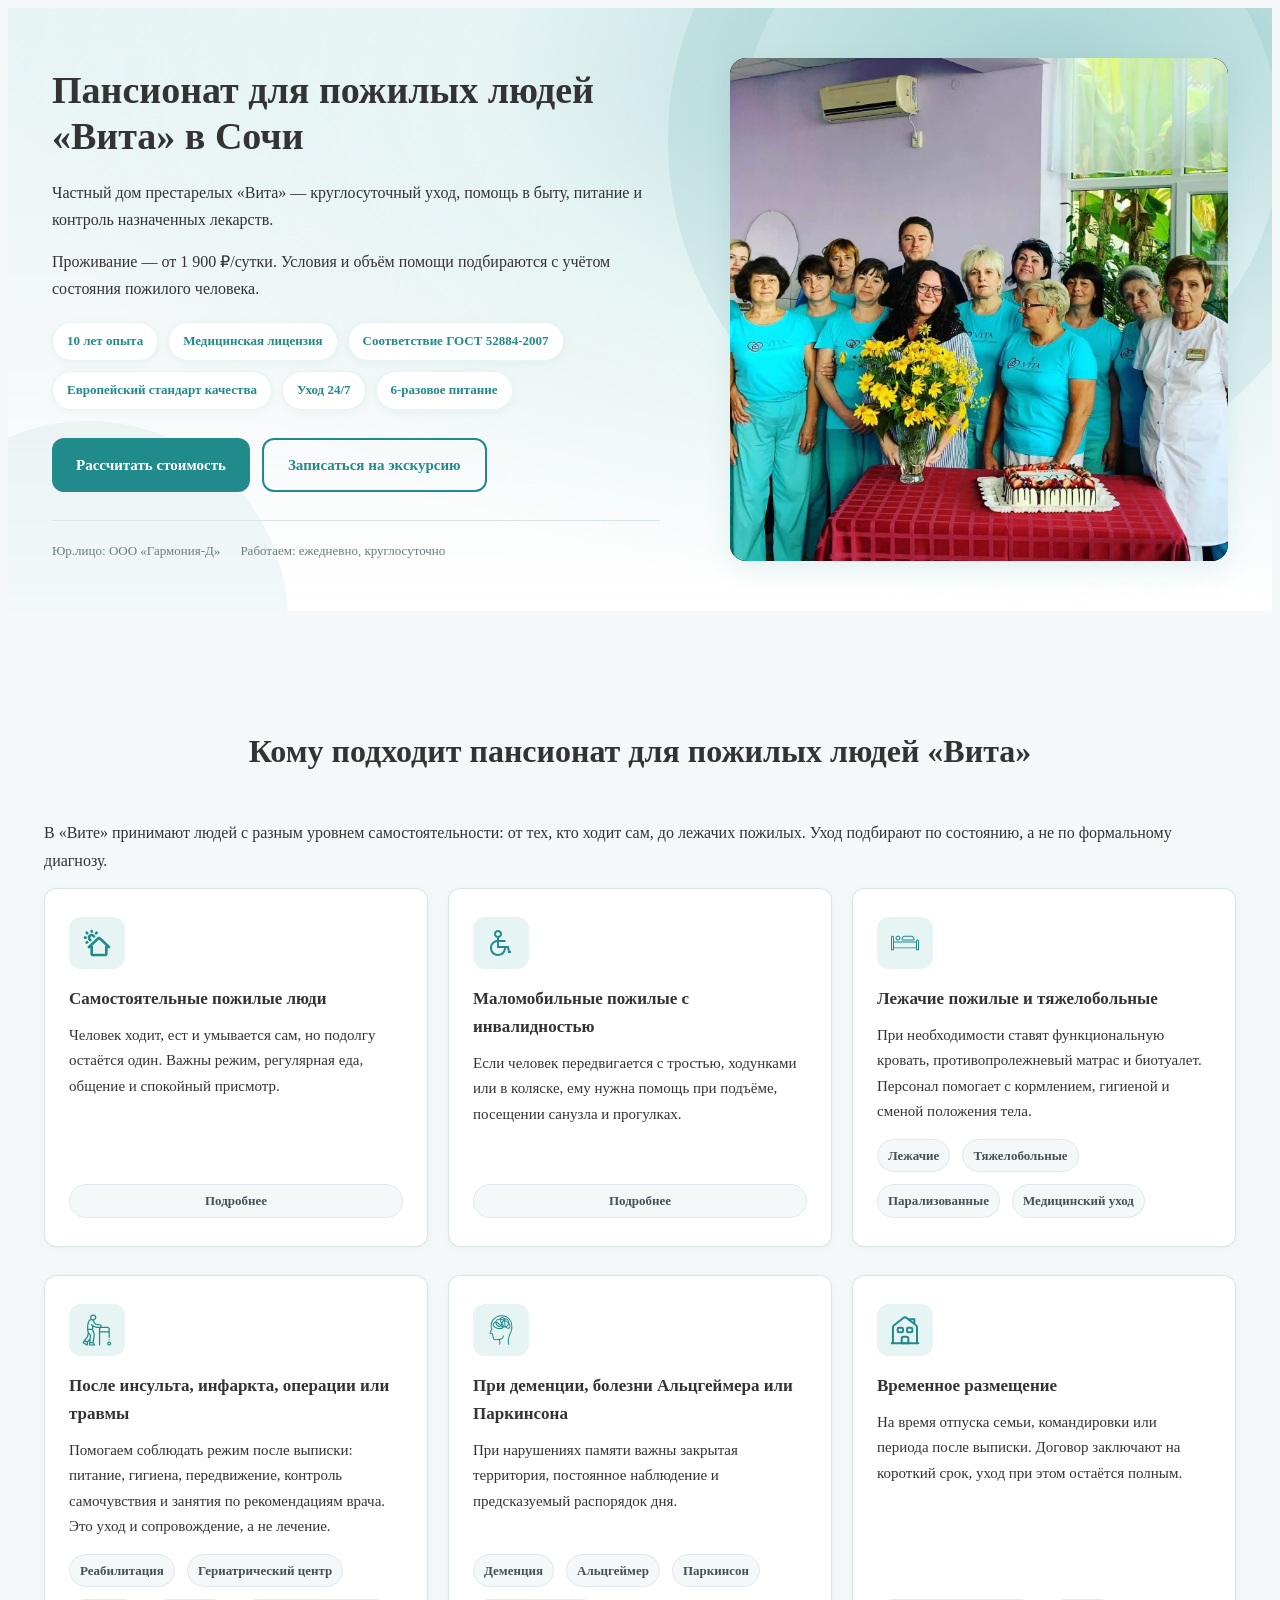
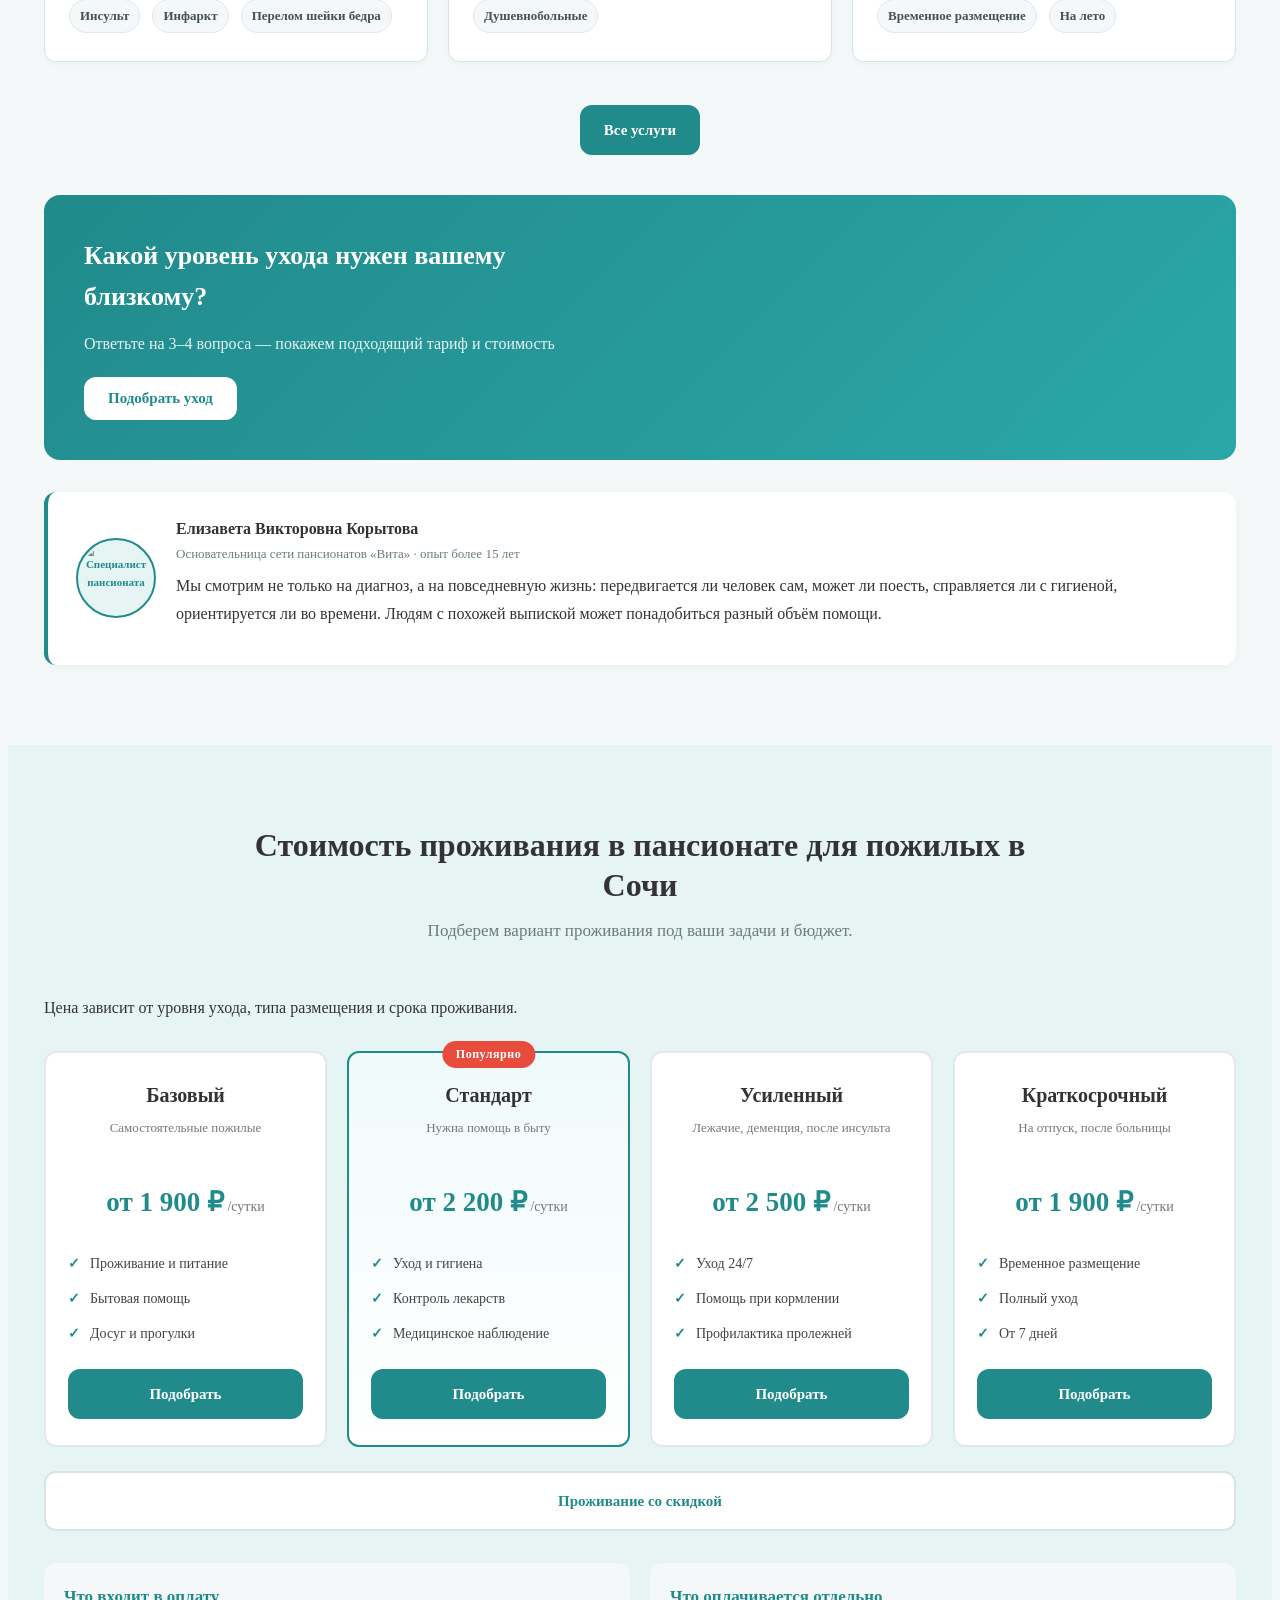
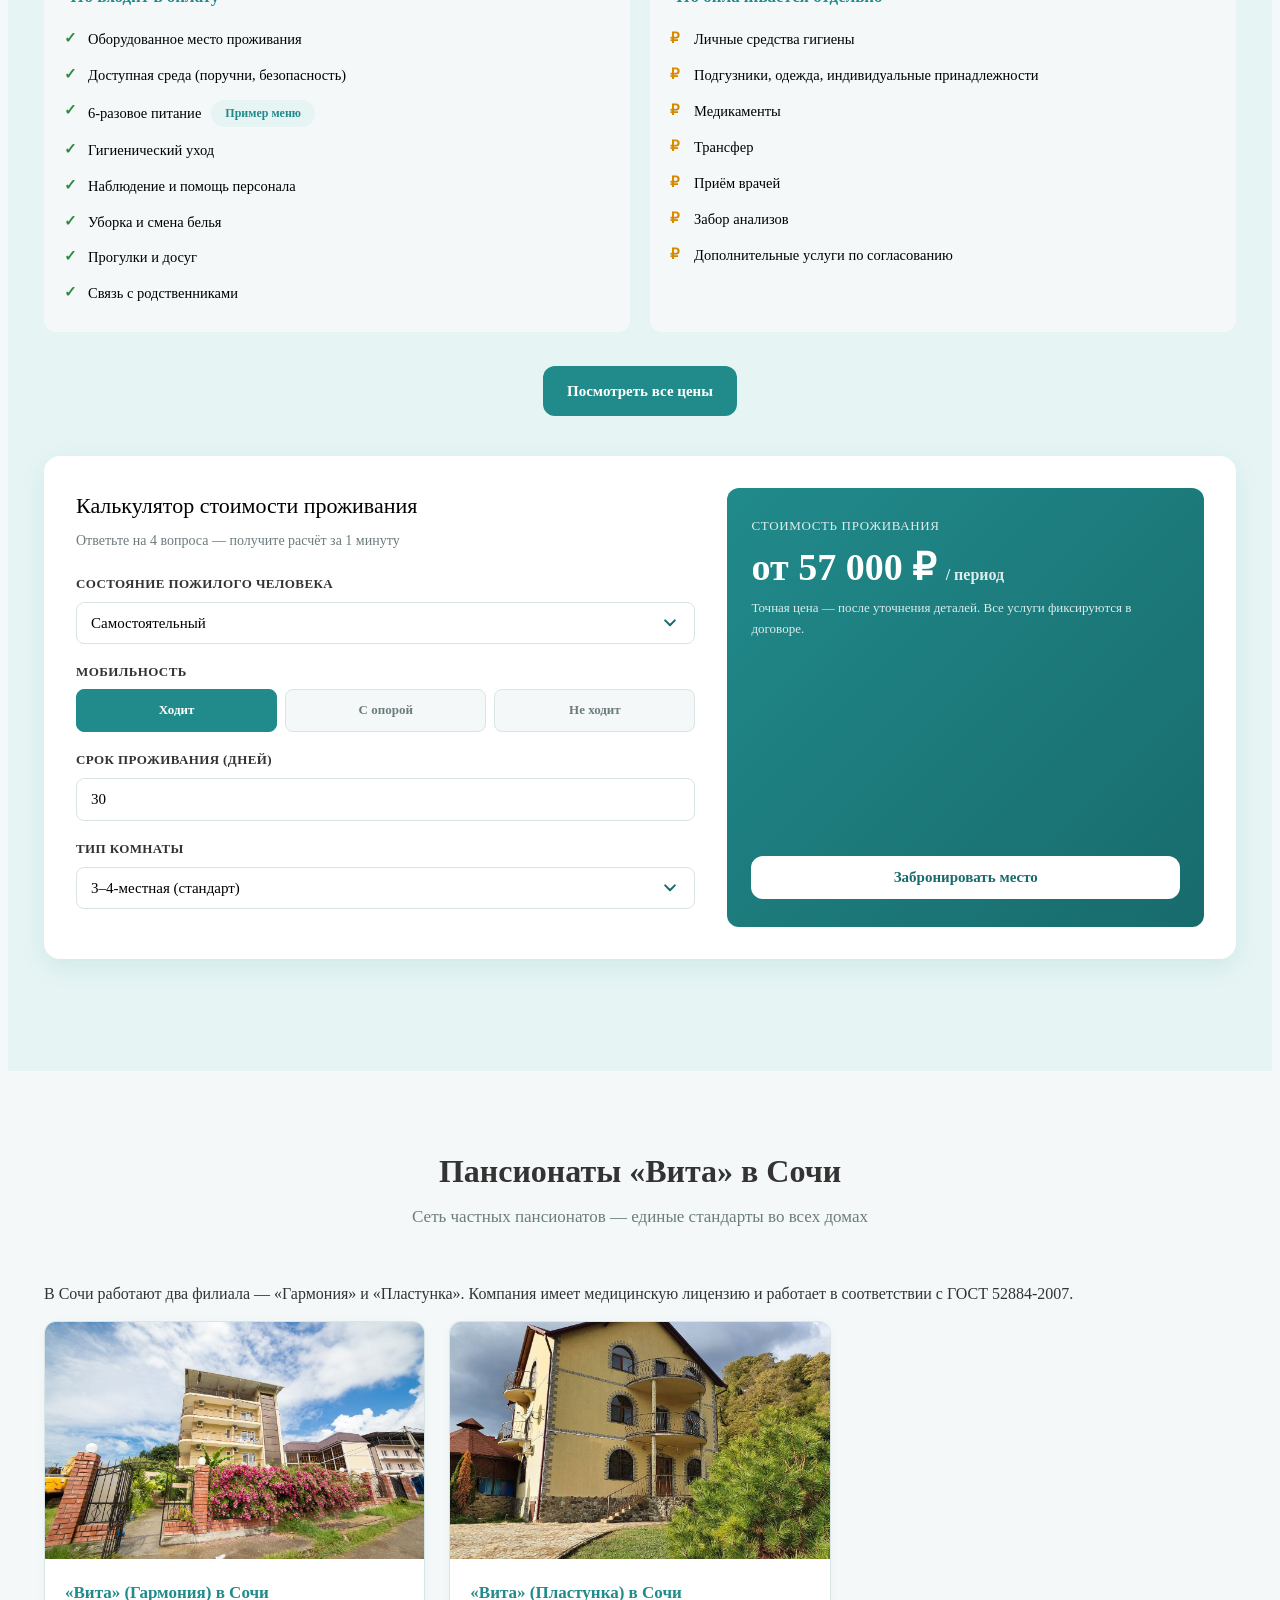
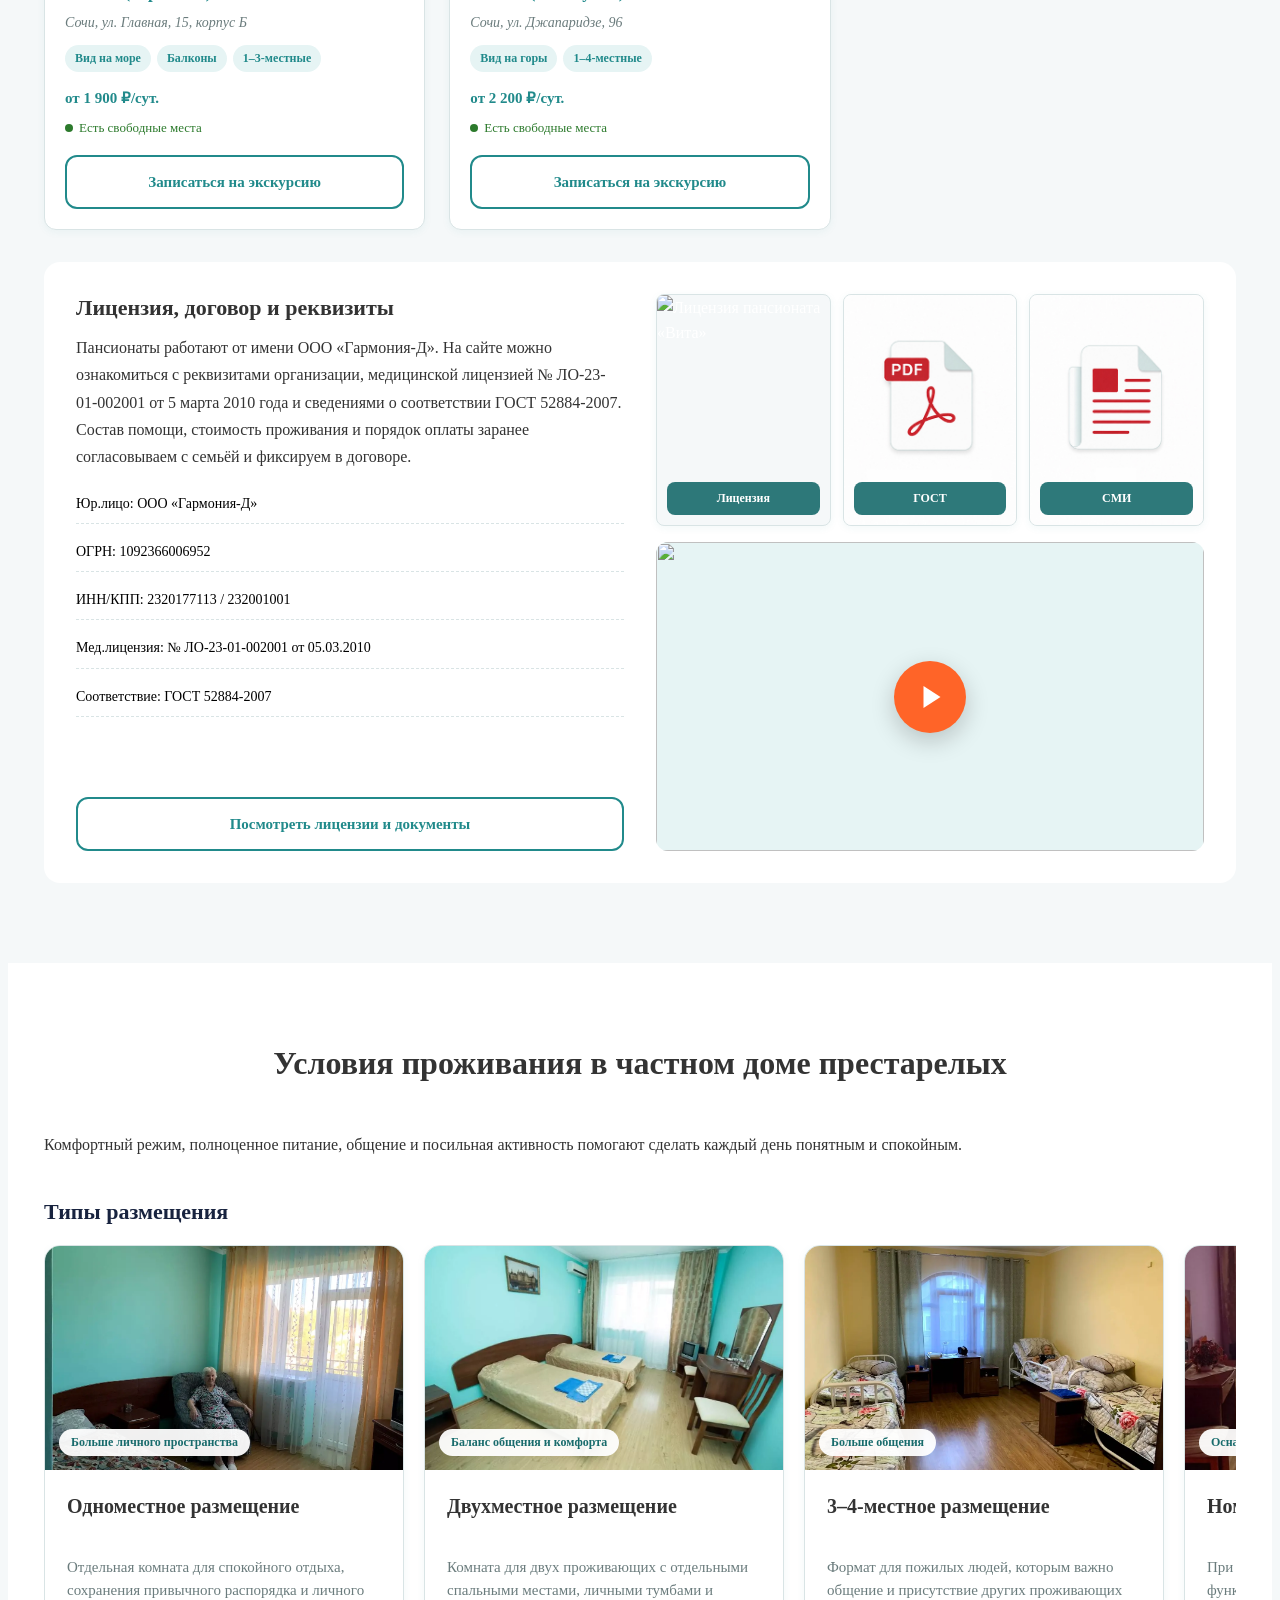
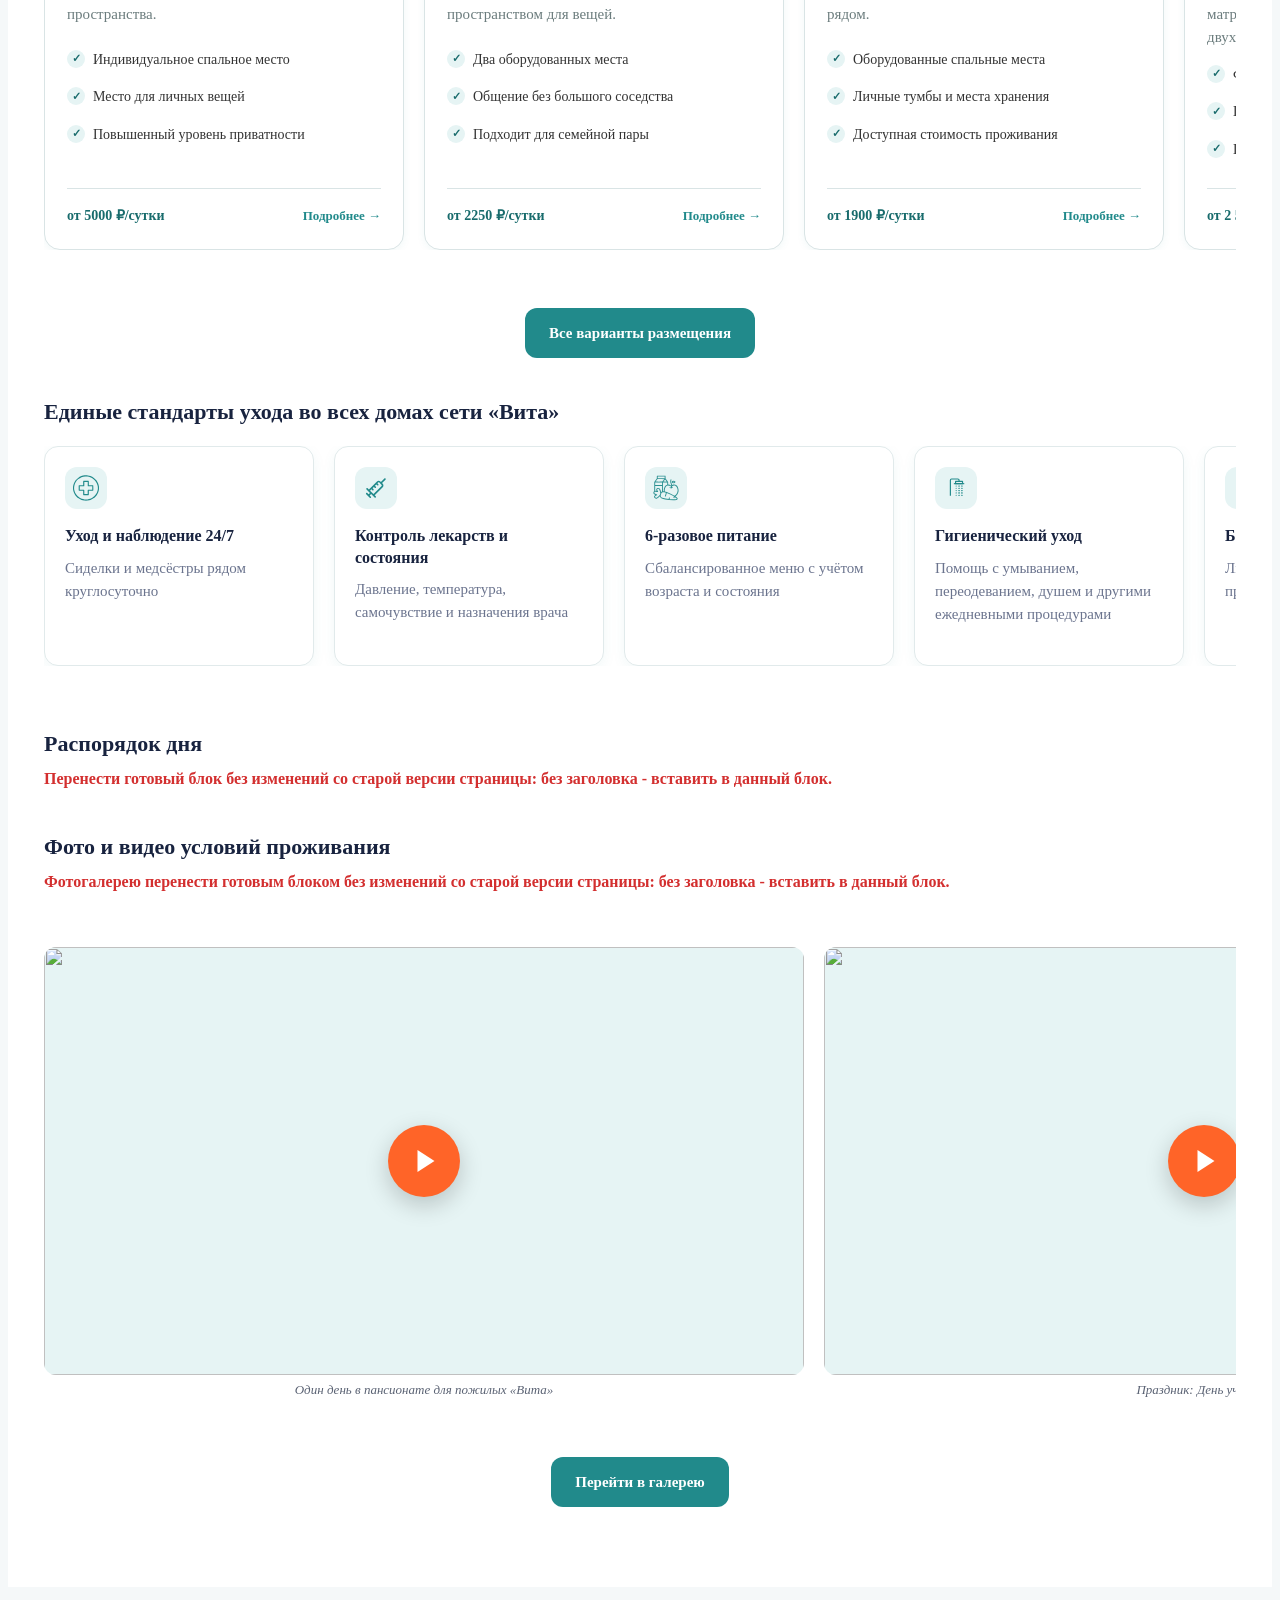
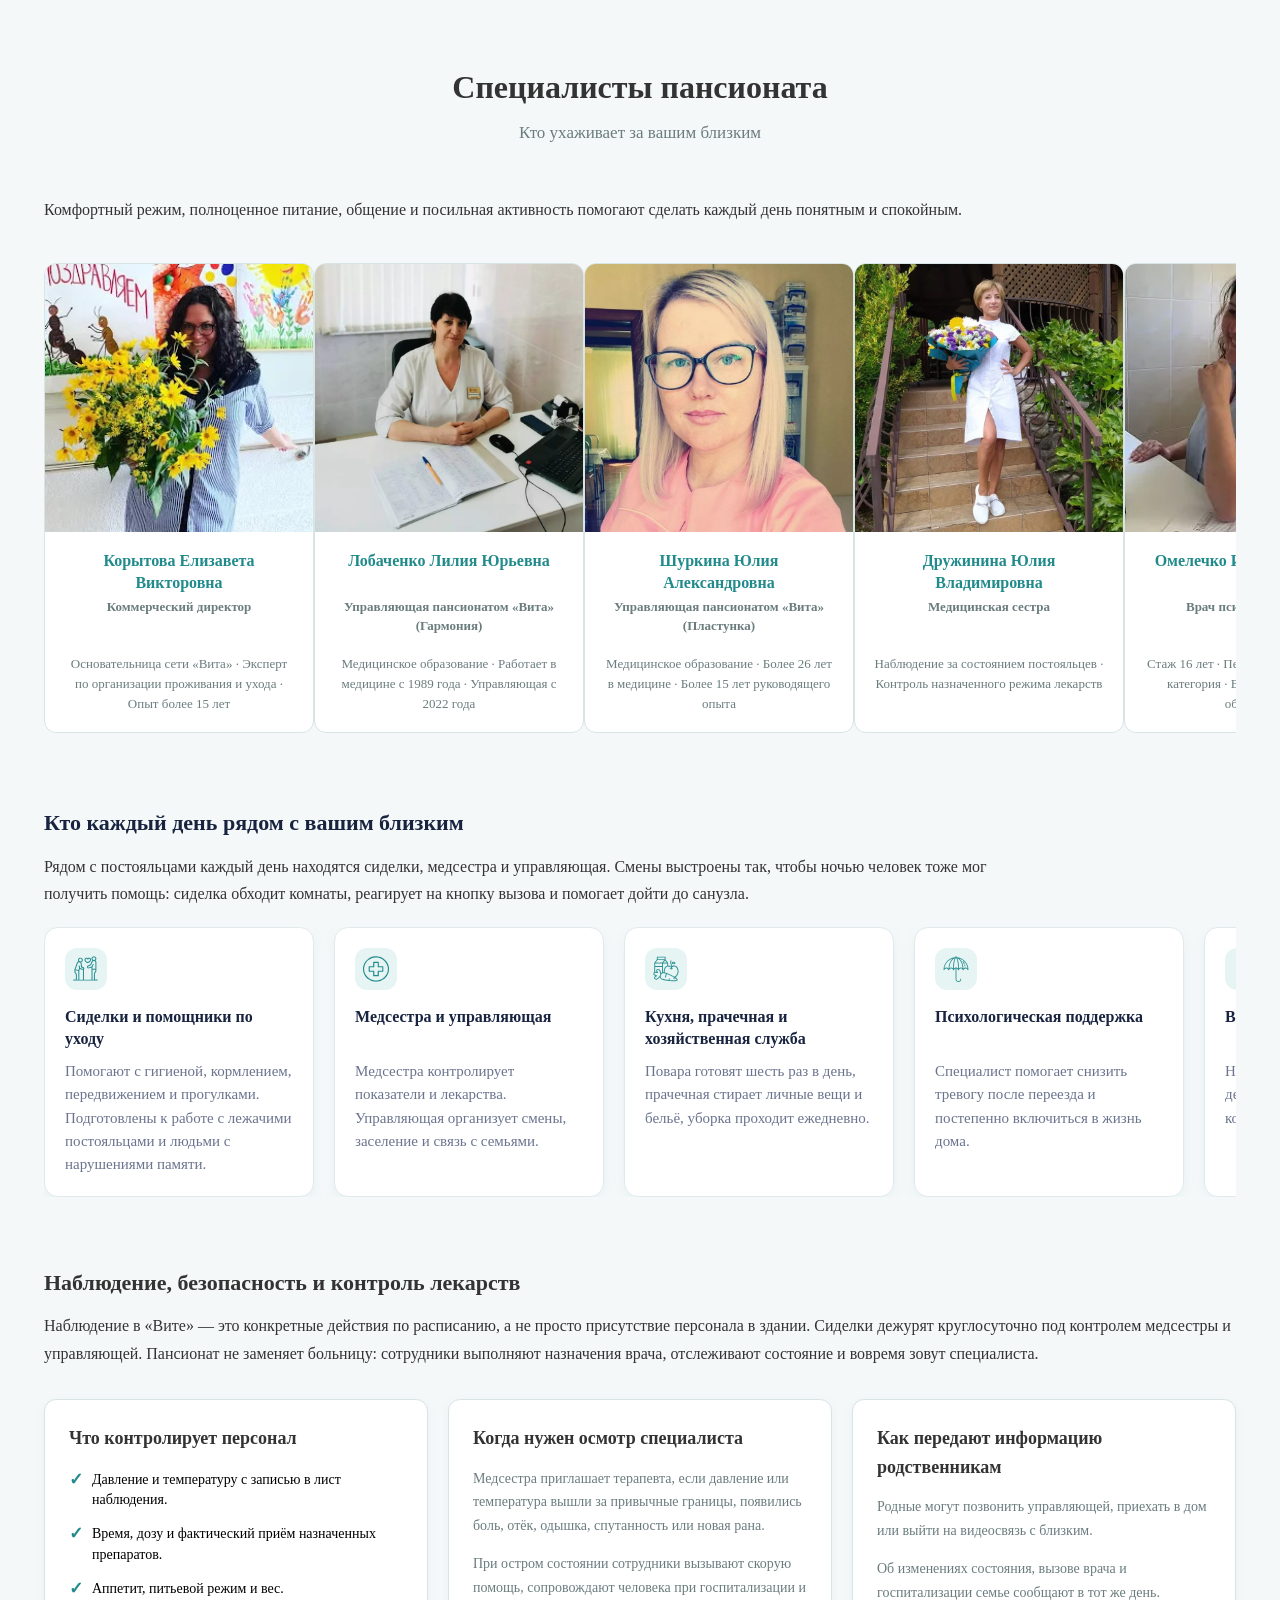
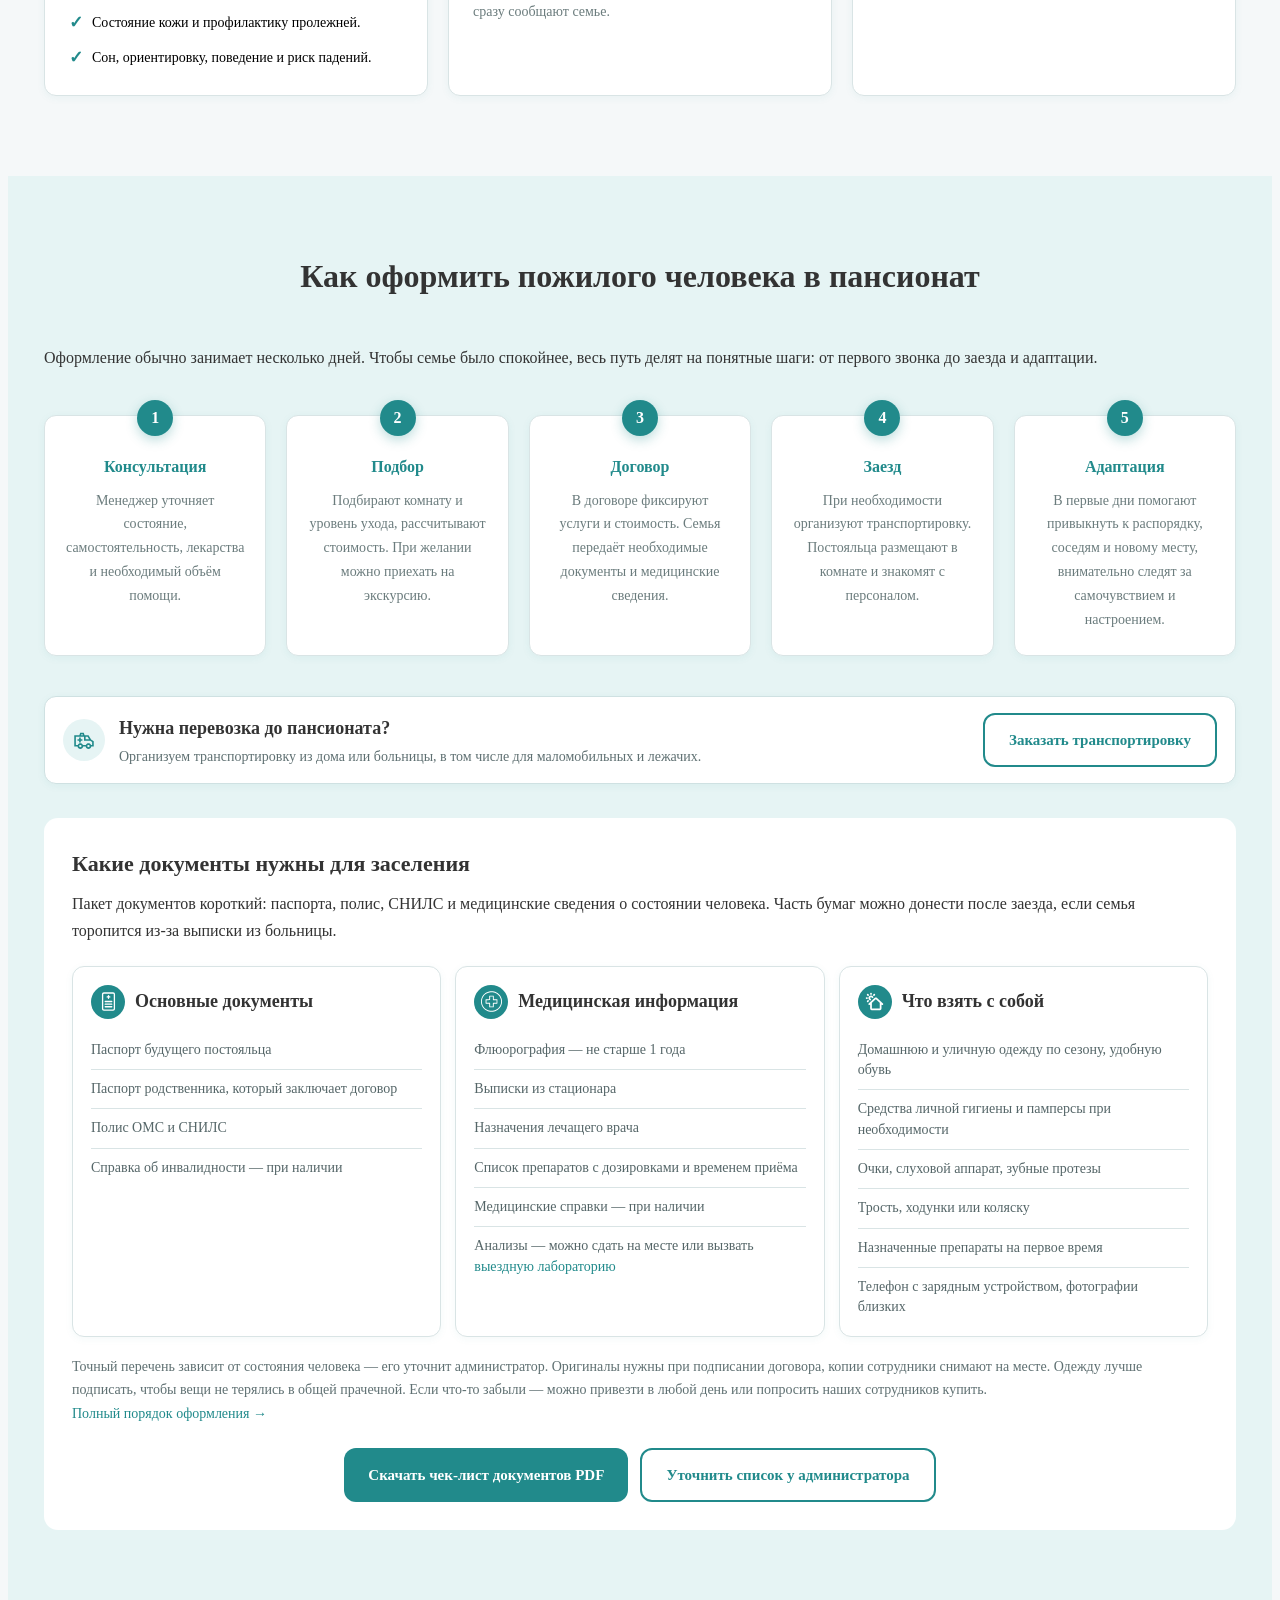
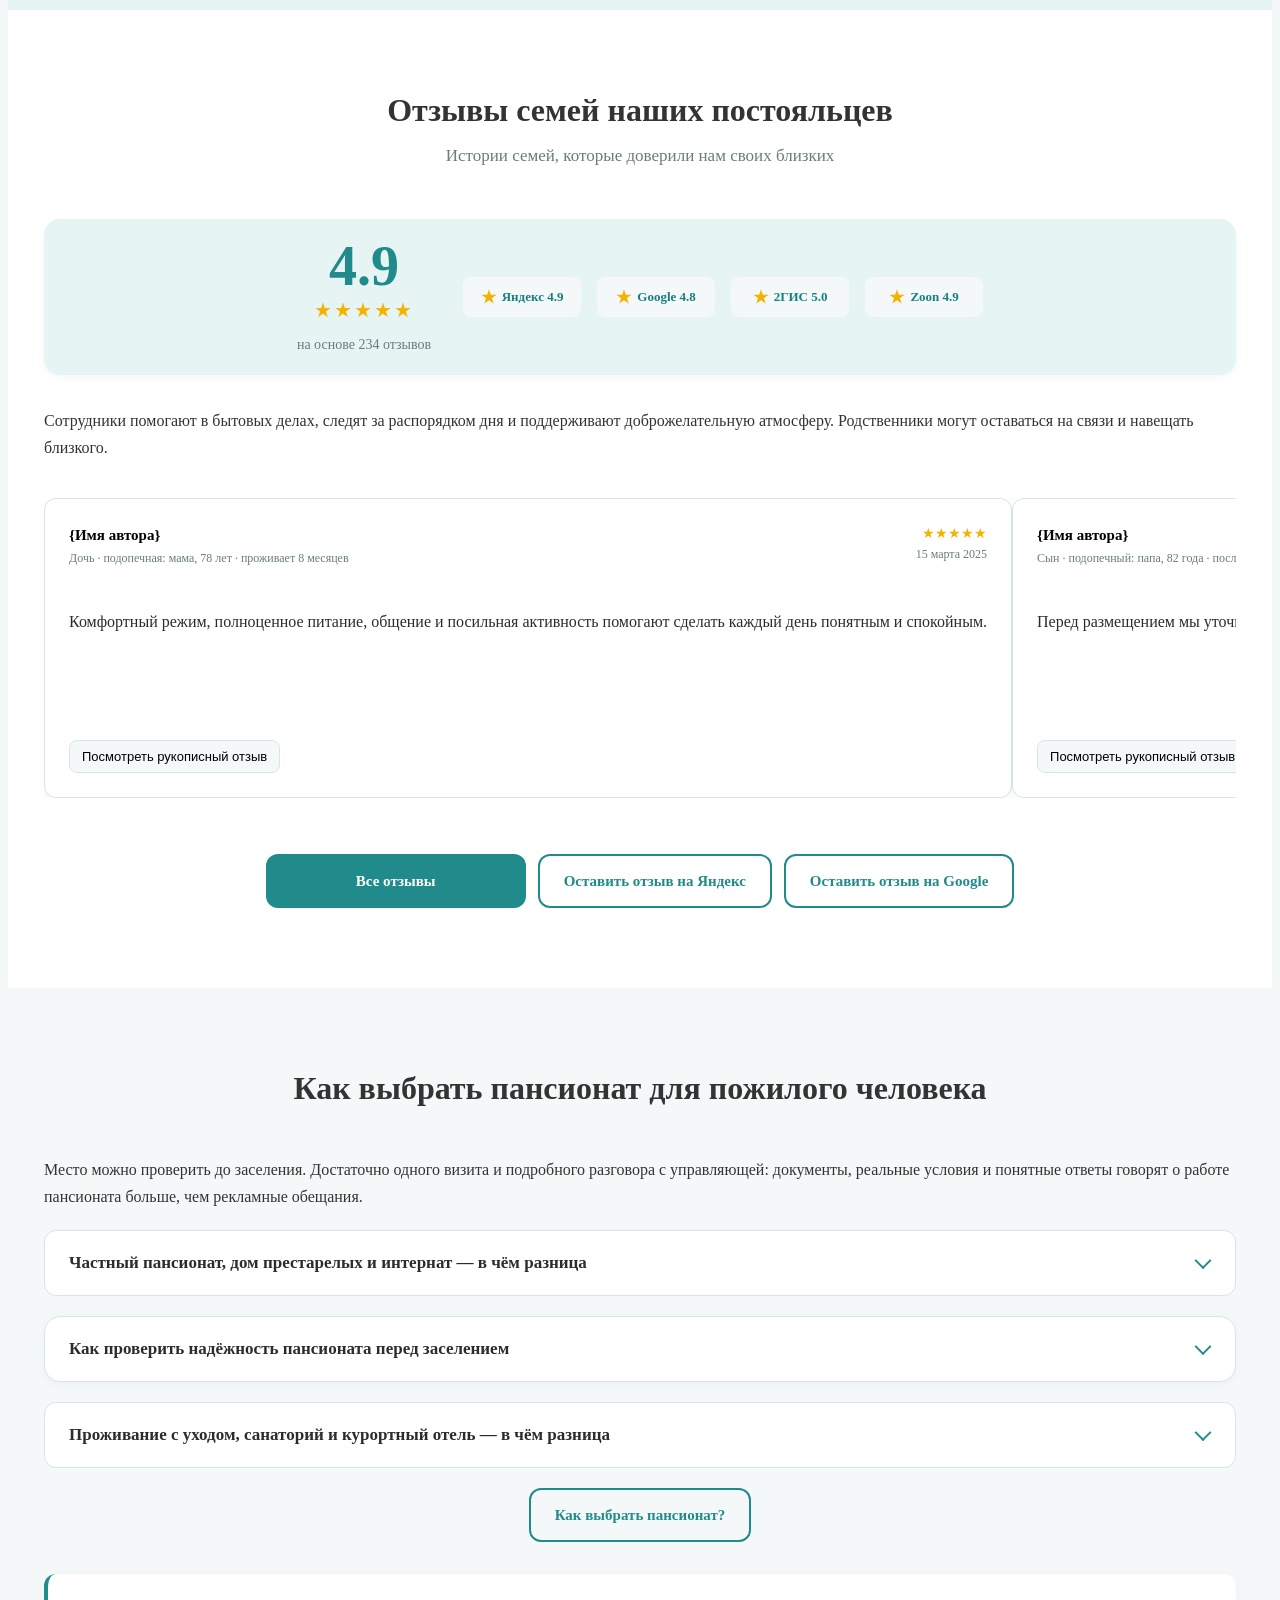
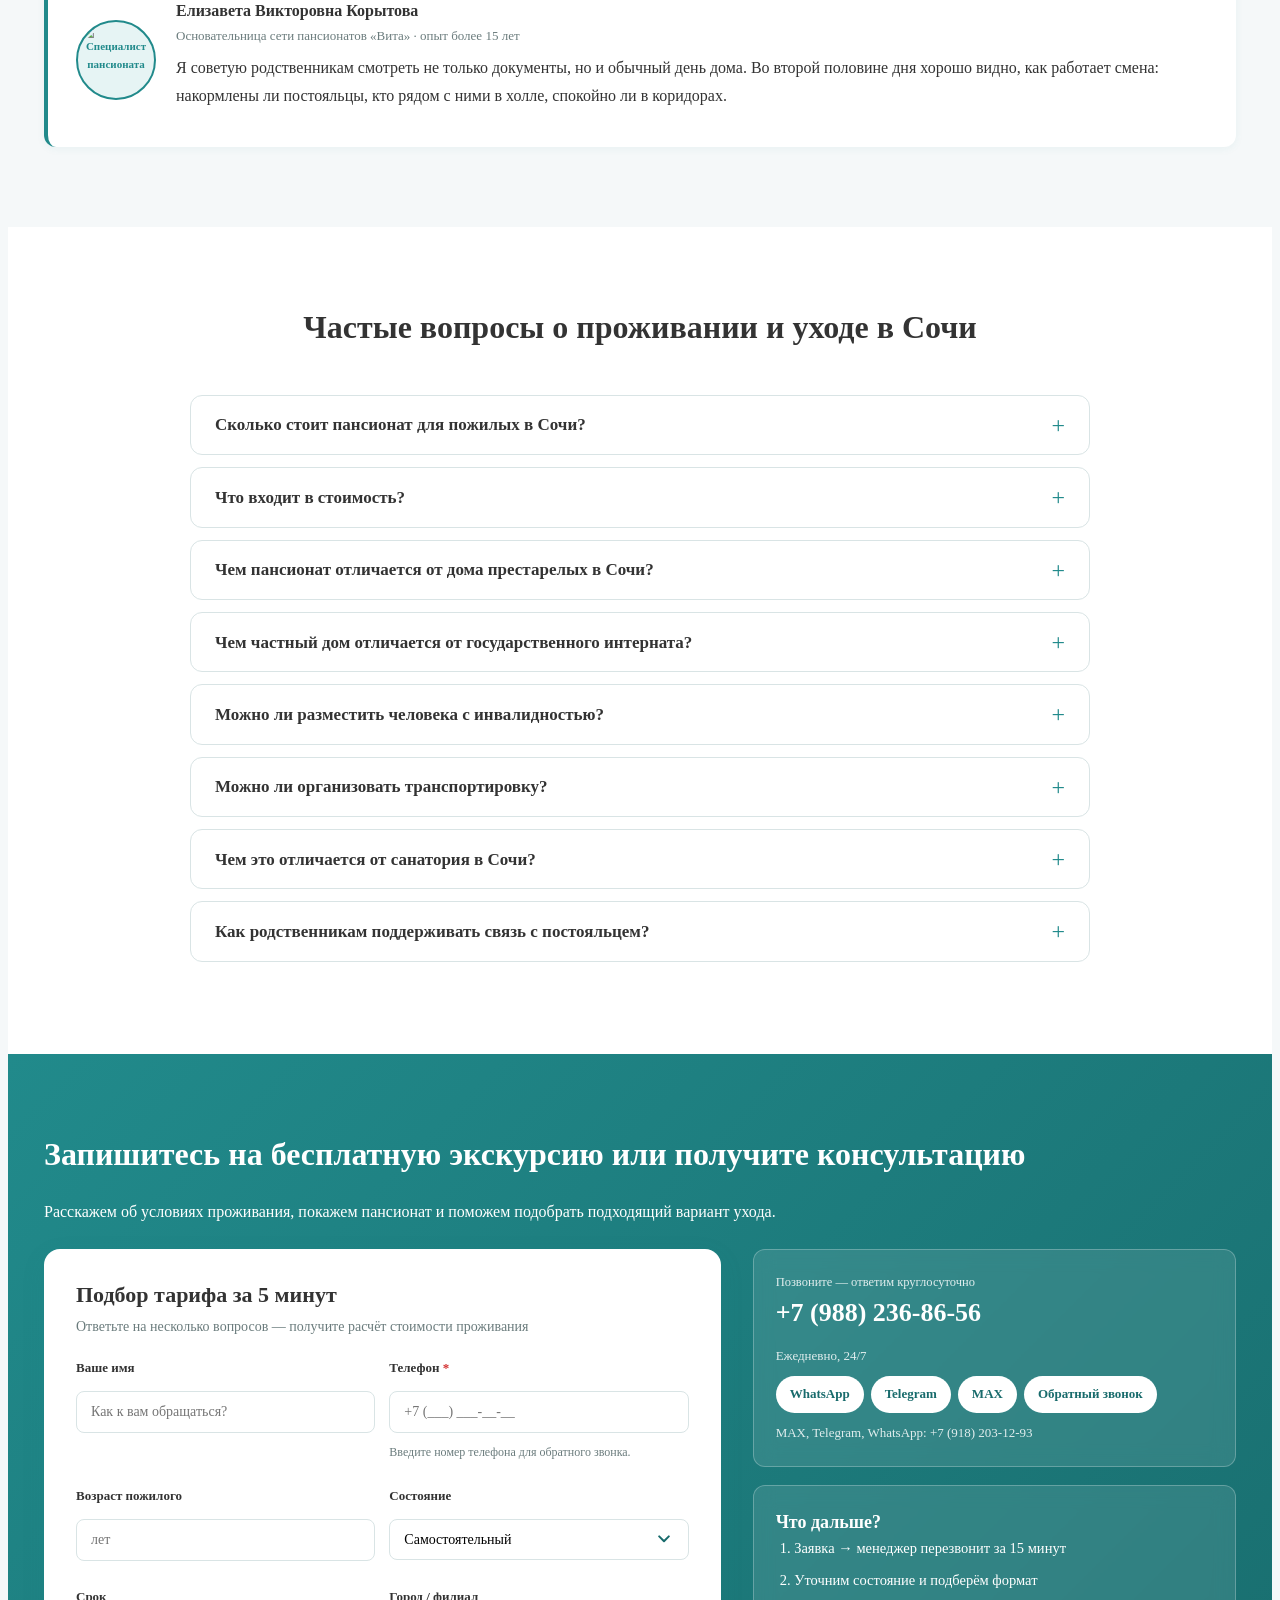
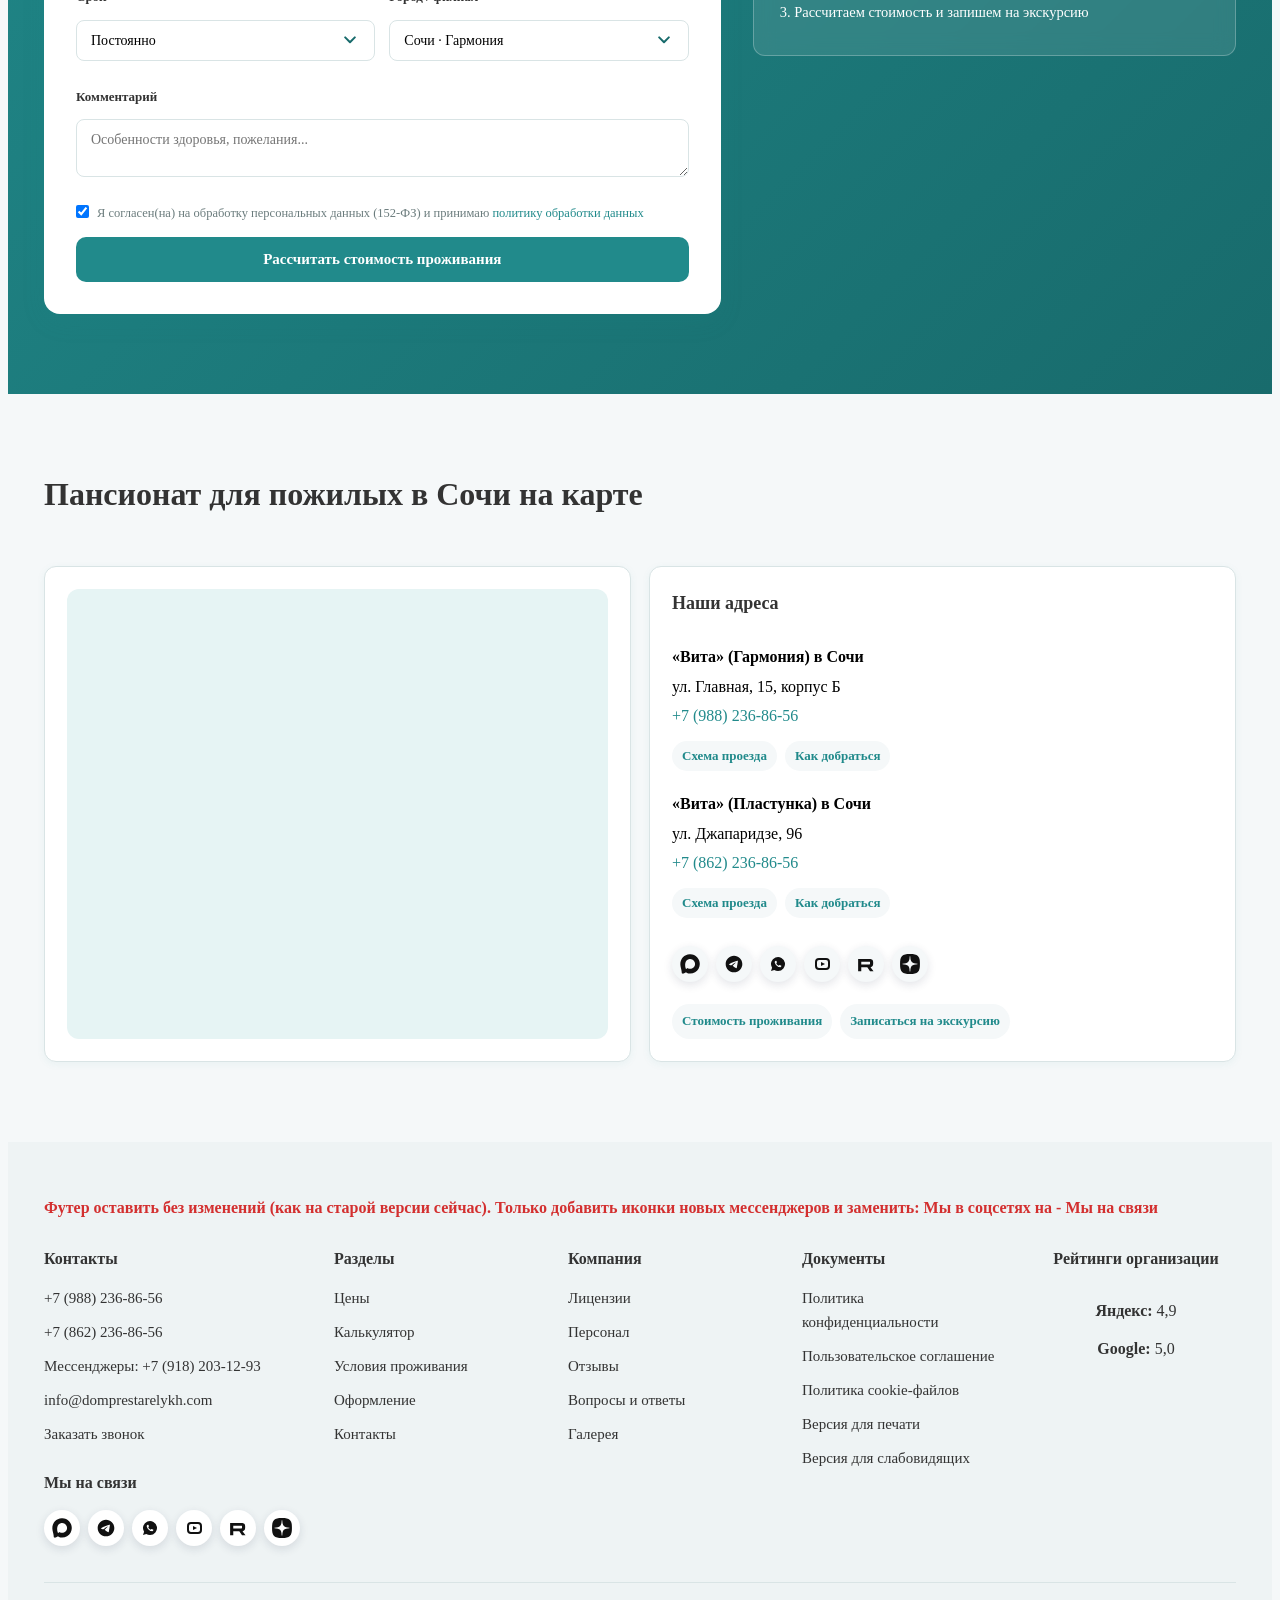
==== commit 7df744bb: "Refactor shared assets and add service schema" ====
--- a/index.html
+++ b/index.html
@@ -1105,14 +1105,13 @@
       </div>
     </section>
 
-    <section class="section section-alt" id="prices">
+    <section class="section section-tint" id="prices">
       <div class="container">
         <div class="section-title">
           <h2>Стоимость проживания в пансионате для пожилых в Сочи</h2>
           <p>Подберем вариант проживания под ваши задачи и бюджет.</p>
         </div>
-        <p>Комфортный режим, полноценное питание, общение и посильная активность помогают сделать каждый день понятным и
-          спокойным.</p>
+        <p>Цена зависит от уровня ухода, типа размещения и срока проживания.</p>
 
 
         <div class="tariff-grid">
@@ -1277,8 +1276,7 @@
           <h2>Пансионаты «Вита» в Сочи</h2>
           <p>Сеть частных пансионатов — единые стандарты во всех домах</p>
         </div>
-        <p>Условия проживания подбираются с учётом состояния здоровья, самостоятельности и личных привычек постояльца.
-          Все детали заранее обсуждаются с семьёй.</p>
+        <p>В Сочи работают два филиала — «Гармония» и «Пластунка». Компания имеет медицинскую лицензию и работает в соответствии с ГОСТ 52884-2007.</p>
 
         <div class="branches-grid">
           <article class="branch-card">
--- a/style.css
+++ b/style.css
@@ -1,4 +1,19 @@
-/* Базовые стили и типографика */
+/**
+ * Единые стили сайта «Вита».
+ *
+ * Карта файла для разработчиков:
+ * - [ОБЩЕЕ] — компоненты обеих страниц; их можно переносить вместе с разметкой блока.
+ * - [УСЛУГА] — изолированные правила body.content-page--service.
+ * - [АДАПТИВ] — правила соответствующего блока для планшетов и телефонов.
+ * - [ОБЪЕДИНЕНО] — блок раньше находился в usluga.css и перенесён сюда.
+ *
+ * Порядок каскада:
+ * 1. Общая дизайн-система и компоненты.
+ * 2. Общие адаптивные переопределения.
+ * 3. Изолированные стили страницы услуги.
+ */
+
+/* [ОБЩЕЕ] Базовые стили и типографика */
 .content-page * {
       box-sizing: border-box;
       margin: 0;
@@ -112,7 +127,7 @@
       font-size: 17px;
 }
 
-/* Кнопки */
+/* [ОБЩЕЕ] Кнопки */
 .content-page .btn {
       display: inline-flex;
       align-items: center;
@@ -181,7 +196,7 @@
       color: #186b6c;
 }
 
-/* Медиа */
+/* [ОБЩЕЕ] Медиа */
 .content-page .media-placeholder {
       background: repeating-linear-gradient(45deg, #eaf3f3, #eaf3f3 10px, #d5e7e7 10px, #d5e7e7 20px);
       border: none;
@@ -228,7 +243,7 @@
       border: none;
 }
 
-/* Главный экран */
+/* [ОБЩЕЕ] Главный экран */
 .content-page .hero-badges {
       display: flex;
       flex-wrap: wrap;
@@ -373,7 +388,7 @@
 
 }
 
-/* Кому подходит */
+/* [ОБЩЕЕ] Кому подходит */
 .content-page .audience-card {
       box-shadow: 0 2px 8px rgba(33, 138, 139, 0.06);
       background: #FFFFFF;
@@ -527,7 +542,7 @@
       text-align: left;
 }
 
-/* Типы размещения */
+/* [ОБЩЕЕ] Типы размещения */
 .content-page .accommodation-track {
       display: grid;
       grid-template-columns: repeat(3, minmax(0, 1fr));
@@ -765,7 +780,7 @@
 
 }
 
-/* Цены и тарифы */
+/* [ОБЩЕЕ] Цены и тарифы */
 .content-page .tariff-grid {
       display: grid;
       grid-template-columns: repeat(auto-fit, minmax(240px, 1fr));
@@ -885,7 +900,7 @@
       font-weight: 700;
 }
 
-/* Калькулятор */
+/* [ОБЩЕЕ] Калькулятор */
 .content-page .calculator-wrap {
       background: #FFFFFF;
       border-radius: 16px;
@@ -1052,7 +1067,7 @@
       letter-spacing: .03em;
 }
 
-/* Состав услуг */
+/* [ОБЩЕЕ] Состав услуг */
 .content-page .includes-grid {
       display: grid;
       grid-template-columns: 1fr 1fr;
@@ -1143,7 +1158,7 @@
       color: #fff;
 }
 
-/* Попапы */
+/* [ОБЩЕЕ] Попапы */
 .content-page .menu-popup {
       position: fixed;
       inset: 0;
@@ -1220,7 +1235,7 @@
       margin-bottom: 8px;
 }
 
-/* Квиз */
+/* [ОБЩЕЕ] Квиз */
 .content-page .quiz-popup__dialog {
       max-width: 680px;
 }
@@ -1371,7 +1386,7 @@
 
 }
 
-/* Филиалы */
+/* [ОБЩЕЕ] Филиалы */
 .content-page .branch-card {
       box-shadow: 0 2px 8px rgba(33, 138, 139, 0.06);
       background: #FFFFFF;
@@ -1404,7 +1419,7 @@
       margin-bottom: 32px;
 }
 
-/* Карусели */
+/* [ОБЩЕЕ] Карусели */
 .content-page .content-carousel {
       position: relative;
       margin-top: 40px;
@@ -1852,7 +1867,7 @@
       margin-bottom: 8px;
 }
 
-/* Персонал */
+/* [ОБЩЕЕ] Персонал */
 .content-page .staff-grid {
       display: grid;
       grid-template-columns: repeat(4, 1fr);
@@ -1992,7 +2007,7 @@
       line-height: 1.2;
 }
 
-/* Документы и лицензии */
+/* [ОБЩЕЕ] Документы и лицензии */
 .content-page .docs-block {
       background: #FFFFFF;
       border-radius: 16px;
@@ -2127,18 +2142,6 @@
       font-size: 14px;
 }
 
-.content-page .rating-source {
-      font-weight: 700;
-      background: #F5F8F9;
-      padding: 10px 16px;
-      border-radius: 8px;
-      font-size: 13px;
-      min-width: 118px;
-      height: 40px;
-      text-align: center;
-      white-space: nowrap;
-}
-
 .content-page .reviews-grid {
       grid-template-columns: repeat(auto-fit, minmax(280px, 1fr));
       display: flex;
@@ -2185,7 +2188,7 @@
       justify-content: center;
 }
 
-/* Отзывы */
+/* [ОБЩЕЕ] Отзывы */
 .content-page .reviews-summary {
       background: #e6f4f4;
       border-radius: 16px;
@@ -2511,7 +2514,7 @@
       text-decoration: none;
 }
 
-/* Форма заявки */
+/* [ОБЩЕЕ] Форма заявки */
 .content-page .cta-section {
       background: linear-gradient(135deg, #218A8B 0%, #186b6c 100%);
       color: #FFFFFF;
@@ -2635,7 +2638,7 @@
       line-height: 1.35;
 }
 
-/* Карточки, сетки и карта */
+/* [ОБЩЕЕ] Карточки, сетки и карта */
 .content-page .card {
       padding: 24px;
       transition: .22s ease;
@@ -3125,18 +3128,13 @@
 }
 
 .content-page .rating-sources {
-        margin-left: 0;
+        display: grid;
+        grid-template-columns: repeat(2, minmax(0, 1fr));
+        gap: 10px;
         width: 100%;
-        margin-top: 18px;
-        display: flex;
-        flex-wrap: nowrap;
-        justify-content: flex-start;
-        gap: 12px;
-        overflow-x: auto;
-        padding-bottom: 8px;
-        scroll-snap-type: x proximity;
-        -webkit-overflow-scrolling: touch;
-        scrollbar-width: none;
+        margin: 18px 0 0;
+        padding-bottom: 0;
+        overflow: visible;
 }
 
 .content-page .section__head {
@@ -3179,14 +3177,10 @@
         text-align: center;
 }
 
-.content-page .rating-sources::-webkit-scrollbar {
-        display: none;
-}
-
 .content-page .rating-source {
-        flex: 0 0 118px;
-        min-width: 118px;
-        scroll-snap-align: start;
+        width: 100%;
+        min-width: 0;
+        padding: 10px 8px;
 }
 
 .content-page .review-header {
@@ -3251,7 +3245,7 @@
       text-decoration: none;
 }
 
-/* Шаги и FAQ */
+/* [ОБЩЕЕ] Шаги и FAQ */
 .content-page .content-details {
       margin-top: 20px;
       overflow: hidden;
@@ -3425,7 +3419,7 @@
       color: #FFFFFF;
 }
 
-/* Футер */
+/* [ОБЩЕЕ] Футер */
 .content-page .site-footer {
       padding: 44px 0 30px;
       background: #eef3f4;
@@ -3513,7 +3507,7 @@
 
 }
 
-/* Аккордеоны блока выбора пансионата */
+/* [ОБЩЕЕ] Аккордеоны блока выбора пансионата */
 @media (max-width: 760px) {
       .content-page .content-details {
             margin-top: 16px;
@@ -3632,14 +3626,23 @@
 
 }
 
-/* Карусель отзывов */
+/* [ОБЩЕЕ] Карусель отзывов */
 .content-page .rating-source {
       display: inline-flex;
       align-items: center;
       justify-content: center;
       gap: 6px;
+      min-width: 118px;
+      height: 40px;
+      padding: 10px 16px;
+      border-radius: 8px;
+      background: #F5F8F9;
       color: #167f82;
+      font-size: 13px;
+      font-weight: 700;
+      text-align: center;
       text-decoration: none;
+      white-space: nowrap;
       transition: color 0.2s ease, transform 0.2s ease, box-shadow 0.2s ease;
 }
 
@@ -3768,7 +3771,7 @@
 
 }
 
-/* Оформление в пансионат */
+/* [ОБЩЕЕ] Оформление в пансионат */
 .content-page .transport-banner {
       display: flex;
       align-items: center;
@@ -3947,6 +3950,13 @@
             scroll-padding-right: 16px;
       }
 
+      .content-page #prices .tariff-grid {
+            width: auto;
+            margin-right: -16px;
+            padding-right: 16px;
+            scroll-padding-right: 16px;
+      }
+
       .content-page .transport-banner {
             align-items: stretch;
             flex-direction: column;
@@ -3956,7 +3966,9 @@
       }
 
       .content-page .transport-banner__content {
-            align-items: flex-start;
+            flex-direction: column;
+            align-items: center;
+            text-align: center;
       }
 
       .content-page .transport-banner__button {
@@ -4016,7 +4028,7 @@
 
 }
 
-/* Переопределения компонентов */
+/* [ОБЩЕЕ] Переопределения компонентов */
 .content-page #prices .tariff .price {
       padding: 0 !important;
       border: 0 !important;
@@ -4064,33 +4076,35 @@
       color: #FFFFFF !important;
 }
 
-.content-page .accommodation-card__features li::before {
-      content: "✓" !important;
-      display: grid !important;
-      color: #186b6c !important;
-}
-
 .content-page .cta-section > .container > p {
       color: #FFFFFF !important;
 }
 
-/* Мобильная версия */
+/* [ОБЩЕЕ][АДАПТИВ] Мобильные переопределения компонентов */
 @media (max-width: 640px) {
       body.content-page {
             font-size: 14px;
       }
 
       .content-page h1 {
-            font-size: 27px;
+            font-size: 29px;
       }
 
       .content-page h2,
 .content-page .section-title h2 {
-            font-size: 23px;
+            font-size: 24px;
       }
 
       .content-page h3 {
             font-size: 17px;
+      }
+
+      .content-page .section-subtitle {
+            font-size: 21px;
+      }
+
+      .content-page p {
+            font-size: 15px;
       }
 
       .content-page .section {
@@ -4129,6 +4143,11 @@
       .content-page .hero-badges {
             gap: 8px;
             margin: 16px 0 18px;
+            margin-right: 0;
+            padding-right: 0;
+            flex-wrap: wrap;
+            overflow: visible;
+            scroll-snap-type: none;
       }
 
       .content-page .hero-ctas {
@@ -4154,6 +4173,12 @@
             font-size: 14px;
       }
 
+      .content-page .hero-ctas .btn:not(.btn-outline),
+      .content-page--home .pricing-section__actions .btn,
+      .content-page .accommodation-formats__actions .btn {
+            border: 2px solid #218A8B;
+      }
+
       .content-page .audience-card {
             padding: 20px;
       }
@@ -4163,7 +4188,7 @@
       }
 
       .content-page .audience-card p {
-            font-size: 14px;
+            font-size: 15px;
             line-height: 1.55;
       }
 
@@ -4192,14 +4217,17 @@
 
       .content-page .quiz-block p {
             margin-bottom: 16px;
-            font-size: 14px;
+            font-size: 15px;
       }
 
       .content-page #prices .tariff {
-            padding: 22px 18px;
+            height: auto;
+            min-height: 0;
+            padding: 20px 18px;
       }
 
       .content-page #prices .tariff .price {
+            margin: 8px 0 2px;
             font-size: 25px !important;
       }
 
@@ -4232,11 +4260,8 @@
 
       .content-page .expert-note {
             gap: 14px;
+            margin-top: 24px;
             padding: 18px;
-      }
-
-      .content-page .expert-note {
-            margin-top: 24px;
       }
 
       .content-page .expert-avatar {
@@ -4288,8 +4313,11 @@
       }
 
       .content-page .enrollment-documents {
+            margin-right: 0;
             padding-top: 20px;
+            padding-right: 18px;
             padding-bottom: 20px;
+            border-radius: 12px;
       }
 
       .content-page .enrollment-documents > p:first-of-type {
@@ -4298,7 +4326,7 @@
 
       .content-page .enrollment-document-card,
 .content-page .enrollment-document-card:last-child {
-            flex-basis: min(80vw, 320px);
+            flex-basis: min(70vw, 280px);
             padding: 16px;
       }
 
@@ -4306,18 +4334,27 @@
             font-size: 17px;
       }
 
-      .content-page .enrollment-document-card li,
-.content-page .enrollment-documents__note {
+      .content-page .enrollment-document-card li {
             font-size: 13px;
       }
 
+      .content-page .enrollment-documents__note {
+            font-size: 14px;
+      }
+
       .content-page .enrollment-documents__actions {
+            align-items: stretch;
+            flex-direction: column;
             margin-top: 18px;
+            padding-right: 0;
+            overflow: visible;
       }
 
       .content-page .enrollment-documents__actions .btn {
+            width: 100%;
             padding: 11px 16px;
             font-size: 13px;
+            white-space: normal;
       }
 
       .content-page .cta-section {
@@ -4343,14 +4380,6 @@
 
       .content-page .cta-contact-card {
             padding: 18px;
-      }
-
-      .content-page .hero-badges {
-            flex-wrap: wrap;
-            overflow: visible;
-            scroll-snap-type: none;
-            margin-right: 0;
-            padding-right: 0;
       }
 
       .content-page #prices .tariff-grid {
@@ -4359,19 +4388,9 @@
             padding-top: 14px;
       }
 
-      .content-page #prices .tariff {
-            height: auto;
-            min-height: 0;
-            padding: 20px 18px;
-      }
-
       .content-page #prices .tariff .for-whom {
             min-height: 0;
             margin-bottom: 6px;
-      }
-
-      .content-page #prices .tariff .price {
-            margin: 8px 0 2px;
       }
 
       .content-page #prices .tariff ul {
@@ -4482,26 +4501,8 @@
             margin-right: 16px;
       }
 
-      .content-page .enrollment-documents {
-            margin-right: 0;
-            padding-right: 18px;
-            border-radius: 12px;
-      }
-
       .content-page .enrollment-documents__track {
             scroll-padding-right: 16px;
-      }
-
-      .content-page .enrollment-documents__actions {
-            align-items: stretch;
-            flex-direction: column;
-            padding-right: 0;
-            overflow: visible;
-      }
-
-      .content-page .enrollment-documents__actions .btn {
-            width: 100%;
-            white-space: normal;
       }
 
       .content-page .cta-form-sub {
@@ -4521,4 +4522,2399 @@
             margin-bottom: 0;
       }
 
-}
+      .content-page .address-pill,
+      .content-page .map-address-card .pill-list a {
+            padding: 10px 15px;
+      }
+
+}
+
+/* ========================================================================== */
+/* [УСЛУГА][ОБЪЕДИНЕНО] Изолированные стили страницы услуги                   */
+/* Перенесено из usluga.css. Все правила ограничены .content-page--service.   */
+/* Блоки внутри сохраняют компонентный порядок для удобного извлечения.       */
+/* ========================================================================== */
+/* [УСЛУГА] первый экран */
+@media (min-width: 1025px) {
+      .content-page--service .hero-grid {
+            grid-template-columns: minmax(0, 52fr) minmax(0, 48fr);
+            gap: 52px;
+      }
+
+      .content-page--service .hero-video {
+            height: 100%;
+            aspect-ratio: auto;
+      }
+
+      .content-page--service .hero-ctas {
+            margin-bottom: 0;
+      }
+}
+
+/* [УСЛУГА] вводный текст */
+.content-page--service .hero-lead {
+      position: relative;
+      margin: 8px 0 26px;
+      padding: 20px 22px 20px 0;
+      max-width: 680px;
+      color: #244546;
+      border-radius: 12px;
+      font-size: 17px;
+      line-height: 1.75;
+}
+
+.content-page--service .content-sample-list ul {
+      margin-top: 8px;
+      margin-bottom: 12px;
+}
+
+.content-page--service .content-sample-list li {
+      margin-bottom: 7px;
+}
+.content-page--service .gallery-item .media-placeholder {
+      height: 100%;
+      min-height: 100%;
+      border-radius: 0;
+      border: none;
+}
+
+/* [УСЛУГА] навигация */
+.content-page--service .breadcrumbs {
+      padding: 14px 0;
+      background: #FFFFFF;
+      border-bottom: 1px solid #d9e4e5;
+      font-size: 13px;
+      color: #6b7c7d;
+}
+
+.content-page--service .breadcrumbs ol {
+      list-style: none;
+      display: flex;
+      flex-wrap: wrap;
+      gap: 6px;
+}
+
+.content-page--service .breadcrumbs .container>ol>li:not(:last-child)::after {
+      content: "›";
+      margin-left: 6px;
+      color: #6b7c7d;
+}
+
+.content-page--service .breadcrumbs a {
+      color: #218A8B;
+}
+
+/* [УСЛУГА] оглавление */
+.content-page--service .toc-block {
+      background: #FFFFFF;
+      border: 1px solid #d9e4e5;
+      border-radius: 12px;
+      padding: 16px 20px;
+      margin: 32px 0;
+}
+
+.content-page--service .toc-block summary {
+      cursor: pointer;
+      font-weight: 700;
+      font-size: 16px;
+      color: #333333;
+      list-style: none;
+      display: flex;
+      justify-content: space-between;
+      align-items: center;
+}
+
+.content-page--service .toc-block summary::-webkit-details-marker {
+      display: none;
+}
+
+.content-page--service .toc-block summary::after {
+      content: "▾";
+      color: #218A8B;
+      transition: transform .2s;
+}
+
+.content-page--service .toc-block[open] summary::after {
+      transform: rotate(180deg);
+}
+
+.content-page--service .toc-list {
+      list-style: none;
+      display: flex;
+      flex-wrap: wrap;
+      gap: 5px;
+      margin: 14px 0 0;
+}
+
+.content-page--service .toc-list a {
+      display: inline-block;
+      padding: 8px 14px;
+      background: #F5F8F9;
+      border: 1px solid #d9e4e5;
+      color: #445254;
+      border-radius: 999px;
+      font-size: 14px;
+      font-weight: 700;
+      text-decoration: none;
+      transition: .2s;
+}
+
+.content-page--service .toc-list a:hover {
+      background: #218A8B;
+      color: #FFFFFF;
+      text-decoration: none;
+}
+
+@media (max-width: 767px) {
+.content-page--service .hero-lead {
+        margin: 0;
+        padding: 10px 0;
+        font-size: 15px;
+}
+}
+
+/* [УСЛУГА] отзыв в контенте */
+.content-page--service .content-review {
+      display: grid;
+      grid-template-columns: 96px minmax(0, 1fr);
+      gap: 24px;
+      align-items: center;
+      width: 100%;
+      padding: 22px 28px;
+      background: #fff;
+      border: 1px solid #d9e4e5;
+      border-radius: 16px;
+}
+
+.content-page--service .content-review__photo {
+      width: 96px;
+      height: 96px;
+      padding: 0;
+      overflow: hidden;
+      border: 2px solid #e6f4f4;
+      border-radius: 50%;
+      background: #e6f4f4;
+}
+
+.content-page--service .content-review__photo img {
+      display: block;
+      width: 100%;
+      height: 100%;
+      object-fit: cover;
+}
+
+.content-page--service .content-review__photo .media-placeholder {
+      width: 100%;
+      height: 100%;
+      min-height: 100%;
+      padding: 10px;
+      border: 0;
+      border-radius: 50%;
+      font-size: 9px;
+}
+
+.content-page--service .content-review__photo .media-placeholder strong {
+      font-size: 9px;
+}
+
+.content-page--service .content-review__text {
+      min-width: 0;
+}
+
+.content-page--service .content-review__text p {
+      margin: 0;
+      color: #6b7c7d;
+      font-size: 14px;
+      line-height: 1.65;
+}
+
+.content-page--service .content-review__text p+p {
+      margin-top: 4px;
+}
+
+.content-page--service .content-review__text strong {
+      color: #333333;
+      font-weight: 700;
+}
+
+.content-page--service .content-review__text a {
+      color: #218A8B;
+      font-weight: 700;
+}
+
+.content-page--service .content-review__text a:hover {
+      color: #186b6c;
+}
+
+@media (max-width: 767px) {
+.content-page--service .content-review {
+        grid-template-columns: 1fr;
+        justify-items: center;
+        gap: 14px;
+        padding: 22px 20px;
+        text-align: center;
+}
+
+.content-page--service .content-review__photo {
+        width: 82px;
+        height: 82px;
+}
+
+.content-page--service .content-review__text {
+        max-width: 420px;
+}
+
+.content-page--service .content-review__text p {
+        font-size: 13px;
+        line-height: 1.55;
+}
+
+.content-page--service .content-review__text p+p {
+        margin-top: 8px;
+}
+}
+
+/* [УСЛУГА] источники */
+.content-page--service .references-section {
+      background: #FFFFFF;
+}
+
+.content-page--service .references-block__header {
+      display: flex;
+      align-items: center;
+      gap: 12px;
+      width: 100%;
+      margin-bottom: 0;
+      padding: 17px 20px;
+      border: 1px solid #d9e4e5;
+      border-radius: 8px;
+      background: #FFFFFF;
+      box-shadow: 0 2px 8px rgba(33, 138, 139, 0.06);
+      color: #333333;
+}
+
+.content-page--service .references-block__header h2 {
+      margin: 0;
+      font-size: 18px;
+      line-height: 1.35;
+      font-weight: 700;
+}
+
+.content-page--service .references-details {
+      max-width: none;
+}
+
+.content-page--service .references-details summary {
+      cursor: pointer;
+      list-style: none;
+      transition: border-color 0.2s, box-shadow 0.2s, color 0.2s;
+}
+
+.content-page--service .references-details summary::-webkit-details-marker {
+      display: none;
+}
+
+.content-page--service .references-toggle-icon {
+      flex: 0 0 auto;
+      color: #218A8B;
+      font-size: 18px;
+      line-height: 1;
+      transform: translateY(1px);
+      transition: transform 0.2s;
+}
+
+.content-page--service .references-details summary:hover {
+      border-color: #218A8B;
+      color: #218A8B;
+      box-shadow: 0 8px 24px rgba(33, 138, 139, 0.1);
+}
+
+.content-page--service .references-details[open] summary {
+      margin-bottom: 18px;
+}
+
+.content-page--service .references-details[open] .references-toggle-icon {
+      transform: rotate(90deg) translateX(1px);
+}
+
+.content-page--service .references-list {
+      display: grid;
+      gap: 0;
+      max-width: 1040px;
+      margin: 0;
+      padding: 0;
+      list-style: none;
+      counter-reset: reference-item;
+}
+
+.content-page--service .references-list li {
+      counter-increment: reference-item;
+      position: relative;
+      display: grid;
+      grid-template-columns: 38px minmax(0, 1fr);
+      gap: 14px;
+      padding: 18px 0;
+      border-bottom: 1px solid #d9e4e5;
+}
+
+.content-page--service .references-list li:first-child {
+      padding-top: 0;
+}
+
+.content-page--service .references-list li:last-child {
+      padding-bottom: 0;
+      border-bottom: 0;
+}
+
+.content-page--service .references-list li::before {
+      content: counter(reference-item) ".";
+      display: flex;
+      align-items: flex-start;
+      justify-content: flex-end;
+      padding-top: 1px;
+      color: #186b6c;
+      font-size: 14px;
+      font-weight: 700;
+}
+
+.content-page--service .references-list__source {
+      min-width: 0;
+      color: #333333;
+      font-size: 14px;
+      line-height: 1.7;
+      overflow-wrap: anywhere;
+}
+
+.content-page--service .references-list a {
+      color: #218A8B;
+      font-weight: 600;
+      text-decoration: underline;
+      text-decoration-color: rgba(33, 138, 139, 0.35);
+      text-underline-offset: 3px;
+}
+
+.content-page--service .references-list a:hover {
+      color: #186b6c;
+      text-decoration-color: currentColor;
+}
+
+.content-page--service .references-block__instruction {
+      max-width: 1040px;
+      margin-top: 28px;
+}
+
+/* [УСЛУГА] медицинское предупреждение */
+.content-page--service .medical-disclaimer {
+      display: grid;
+      grid-template-columns: 42px minmax(0, 1fr);
+      gap: 16px;
+      align-items: start;
+      width: 100%;
+      padding: 20px 24px;
+      background: #fff8e8;
+      border: 1px solid #f0d9a6;
+      border-left: 4px solid #d68a00;
+      border-radius: 16px;
+}
+
+.content-page--service .medical-disclaimer__icon {
+      display: grid;
+      place-items: center;
+      width: 42px;
+      height: 42px;
+      border-radius: 50%;
+      background: #fff0c7;
+      color: #9a6500;
+      font-size: 20px;
+      font-weight: 700;
+}
+
+.content-page--service .medical-disclaimer__content {
+      min-width: 0;
+}
+
+.content-page--service .medical-disclaimer__content strong {
+      display: block;
+      margin-bottom: 4px;
+      color: #333333;
+      font-size: 15px;
+}
+
+.content-page--service .medical-disclaimer__content p {
+      margin: 0;
+      color: #6b7c7d;
+      font-size: 14px;
+      line-height: 1.65;
+}
+
+/* [УСЛУГА] полезные ссылки */
+.content-page--service .service-links {
+      margin-top: 28px;
+      background: #e6f4f4;
+      border-radius: 16px;
+      padding: 32px;
+      color: #fff;
+      display: grid;
+      grid-template-columns: .9fr 1.1fr;
+      gap: 26px;
+      align-items: center;
+}
+
+.content-page--service .service-links h3 {
+      color: #186b6c;
+      font-size: 24px;
+}
+
+.content-page--service .service-links p {
+      color: #186b6c;
+}
+
+.content-page--service .service-links__tags {
+      display: flex;
+      flex-wrap: wrap;
+      gap: 10px;
+}
+
+.content-page--service .service-links__tags a {
+      color: #e6f4f4;
+      background: #186b6c;
+      border: 2px solid #186b6c;
+      border-radius: 999px;
+      padding: 8px 12px;
+      font-size: 13px;
+      font-weight: 700;
+}
+
+.content-page--service .service-links__tags a:hover {
+      background: #e6f4f4;
+      color: #186b6c;
+      border: 2px solid #186b6c;
+      text-decoration: none;
+}
+
+/* [УСЛУГА] карточка риска */
+.content-page--service .risk-card {
+      background: linear-gradient(135deg, #fff 0%, #fff8e1 100%);
+      border-color: #ffe082;
+}
+
+.content-page--service .risk-card:hover {
+      border-color: #ffe082;
+}
+
+/* [УСЛУГА] состояния и специализированный уход */
+.content-page--service .disease-features {
+      overflow: hidden;
+      background:
+        radial-gradient(circle at 100% 0,
+          rgba(33, 138, 139, 0.08),
+          transparent 34%),
+        linear-gradient(135deg,
+          #ffffff 0%,
+          #f5f8f9 55%,
+          #e6f4f4 100%);
+}
+
+.content-page--service .disease-features .container {
+      min-width: 0;
+}
+
+.content-page--service .disease-features__top {
+      display: grid;
+      grid-template-columns: repeat(2, minmax(0, 1fr));
+      gap: 24px;
+      align-items: stretch;
+}
+
+.content-page--service .disease-card {
+      min-width: 0;
+      padding: 28px;
+      background: #FFFFFF;
+      border: 1px solid #d9e4e5;
+      border-radius: 16px;
+      box-shadow: 0 2px 8px rgba(33, 138, 139, 0.06);
+}
+
+.content-page--service .disease-card h3 {
+      margin-bottom: 20px;
+      color: #333333;
+      font-size: 20px;
+      line-height: 1.35;
+}
+
+.content-page--service .feature-steps {
+      display: grid;
+      gap: 14px;
+      margin: 0;
+      padding: 0;
+      list-style: none;
+      counter-reset: feature-step;
+}
+
+.content-page--service .feature-steps li {
+      counter-increment: feature-step;
+      display: grid;
+      grid-template-columns: 42px minmax(0, 1fr);
+      gap: 14px;
+      align-items: start;
+      padding: 16px;
+      background: #F5F8F9;
+      border: 1px solid transparent;
+      border-radius: 12px;
+      transition: 0.2s ease;
+}
+
+.content-page--service .feature-steps li::before {
+      content: counter(feature-step);
+      display: grid;
+      place-items: center;
+      width: 42px;
+      height: 42px;
+      border-radius: 50%;
+      background: #e6f4f4;
+      color: #186b6c;
+      font-size: 15px;
+      font-weight: 700;
+}
+
+.content-page--service .feature-steps li:hover {
+      background: #FFFFFF;
+      border-color: #d9e4e5;
+      box-shadow: 0 2px 8px rgba(33, 138, 139, 0.06);
+}
+
+.content-page--service .feature-steps__content {
+      display: grid;
+      min-width: 0;
+      gap: 4px;
+}
+
+.content-page--service .feature-steps__content strong {
+      color: #333333;
+      font-size: 15px;
+}
+
+.content-page--service .feature-steps__content span {
+      color: #6b7c7d;
+      font-size: 14px;
+      line-height: 1.55;
+}
+
+.content-page--service .feature-list {
+      display: grid;
+      gap: 12px;
+      margin: 0;
+      padding: 0;
+      list-style: none;
+}
+
+.content-page--service .feature-list li {
+      position: relative;
+      min-width: 0;
+      padding: 13px 14px 13px 44px;
+      background: #F5F8F9;
+      border-radius: 12px;
+      color: #333333;
+      font-size: 14px;
+      line-height: 1.5;
+}
+
+.content-page--service .feature-list li::before {
+      content: "✓";
+      position: absolute;
+      top: 13px;
+      left: 14px;
+      display: grid;
+      place-items: center;
+      width: 20px;
+      height: 20px;
+      border-radius: 50%;
+      background: #e6f4f4;
+      color: #186b6c;
+      font-size: 12px;
+      font-weight: 700;
+}
+
+.content-page--service .feature-quote {
+      position: relative;
+      margin: 24px 0;
+      padding: 22px 64px 22px 28px;
+      overflow: hidden;
+      background: rgba(230, 244, 244, 0.78);
+      border: 1px solid #d9e4e5;
+      border-left: 4px solid #218A8B;
+      border-radius: 16px;
+      color: #333333;
+}
+
+.content-page--service .feature-quote::after {
+      content: "“";
+      position: absolute;
+      top: -7px;
+      right: 18px;
+      color: rgba(33, 138, 139, 0.14);
+      font-family: Georgia, serif;
+      font-size: 120px;
+      line-height: 1;
+}
+
+.content-page--service .feature-quote p {
+      position: relative;
+      z-index: 1;
+      max-width: 960px;
+      margin: 0;
+      font-size: 16px;
+      font-weight: 600;
+      line-height: 1.65;
+}
+
+.content-page--service .disease-card--table {
+      width: 100%;
+}
+
+.content-page--service .feature-table-wrap {
+      width: 100%;
+      max-width: 100%;
+      overflow-x: auto;
+      border: 1px solid #d9e4e5;
+      border-radius: 12px;
+      -webkit-overflow-scrolling: touch;
+}
+
+.content-page--service .disease-card--table .mobile-table-content>p {
+      margin: 14px 0 0;
+      color: #6b7c7d;
+      font-size: 13px;
+      font-style: italic;
+      line-height: 1.5;
+}
+
+.content-page--service .feature-table {
+      width: 100%;
+      min-width: 720px;
+      border-collapse: collapse;
+      background: #FFFFFF;
+}
+
+.content-page--service .feature-table caption {
+      padding: 14px 16px;
+      background: #e6f4f4;
+      color: #186b6c;
+      font-size: 14px;
+      font-weight: 700;
+      text-align: left;
+}
+
+.content-page--service .feature-table th,
+.content-page--service .feature-table td {
+      padding: 14px 16px;
+      border-bottom: 1px solid #d9e4e5;
+      color: #333333;
+      font-size: 14px;
+      line-height: 1.5;
+      text-align: left;
+      vertical-align: top;
+}
+
+.content-page--service .feature-table th {
+      background: #F5F8F9;
+      font-weight: 700;
+}
+
+.content-page--service .feature-table td:first-child {
+      color: #186b6c;
+      font-weight: 700;
+}
+
+.content-page--service .feature-table tbody tr:last-child td {
+      border-bottom: 0;
+}
+
+.content-page--service .disease-expert {
+      min-width: 0;
+      margin-top: 24px;
+      align-items: center;
+      background: #FFFFFF;
+      border: 1px solid #d9e4e5;
+      border-left: 4px solid #218A8B;
+}
+
+.content-page--service .disease-expert__content {
+      min-width: 0;
+}
+
+.content-page--service .expert-quote {
+      margin: 8px 0 0;
+      color: #333333;
+      font-size: 15px;
+      line-height: 1.65;
+      font-style: italic;
+}
+
+@media (max-width: 991px) {
+.content-page--service .disease-features__top {
+        grid-template-columns: 1fr;
+}
+}
+
+@media (max-width: 767px) {
+.content-page--service .disease-features .section-title {
+        width: 100%;
+        max-width: 100%;
+        padding: 0;
+}
+
+.content-page--service .disease-features .section-title h2 {
+        font-size: 27px;
+        overflow-wrap: anywhere;
+}
+
+.content-page--service .disease-card {
+        width: 100%;
+        min-width: 0;
+        padding: 20px;
+}
+
+.content-page--service .disease-card h3 {
+        font-size: 18px;
+}
+
+.content-page--service .feature-steps li {
+        grid-template-columns: 36px minmax(0, 1fr);
+        gap: 12px;
+        padding: 14px;
+}
+
+.content-page--service .feature-steps li::before {
+        width: 36px;
+        height: 36px;
+}
+
+.content-page--service .feature-steps__content span,
+.content-page--service .feature-list li {
+        overflow-wrap: anywhere;
+}
+
+.content-page--service .feature-quote {
+        margin: 20px 0;
+        padding: 20px;
+}
+
+.content-page--service .feature-quote::after {
+        top: 0px;
+        right: 9px;
+        font-size: 80px;
+}
+
+.content-page--service .feature-quote p {
+        padding-right: 28px;
+        font-size: 14px;
+}
+
+.content-page--service .feature-table-wrap {
+        scrollbar-width: none;
+        -ms-overflow-style: none;
+}
+
+.content-page--service .feature-table-wrap::-webkit-scrollbar {
+        display: none;
+}
+
+.content-page--service .feature-table {
+        min-width: 680px;
+}
+
+.content-page--service .disease-expert {
+        grid-template-columns: 60px minmax(0, 1fr);
+        gap: 14px;
+        align-items: start;
+        padding: 20px;
+}
+
+.content-page--service .disease-expert .expert-avatar {
+        width: 60px;
+        height: 60px;
+}
+}
+
+@media (max-width: 479px) {
+.content-page--service .disease-features .section-title h2 {
+        font-size: 24px;
+}
+
+.content-page--service .disease-card {
+        padding: 18px;
+}
+
+.content-page--service .feature-steps li {
+        grid-template-columns: 32px minmax(0, 1fr);
+}
+
+.content-page--service .feature-steps li::before {
+        width: 32px;
+        height: 32px;
+        font-size: 13px;
+}
+
+.content-page--service .feature-table {
+        min-width: 620px;
+}
+}
+
+.content-page--service .rehabilitation-programs__top {
+      display: grid;
+      grid-template-columns: repeat(2, minmax(0, 1fr));
+      gap: 24px;
+      align-items: stretch;
+}
+
+.content-page--service .rehabilitation-card {
+      min-width: 0;
+      padding: 28px;
+      background: #FFFFFF;
+      border: 1px solid #d9e4e5;
+      border-radius: 16px;
+      box-shadow: 0 2px 8px rgba(33, 138, 139, 0.06);
+}
+
+.content-page--service .rehabilitation-card h3 {
+      margin-bottom: 20px;
+      color: #333333;
+      font-size: 20px;
+      line-height: 1.35;
+}
+
+.content-page--service .rehabilitation-steps {
+      display: grid;
+      gap: 14px;
+      margin: 0;
+      padding: 0;
+      list-style: none;
+      counter-reset: rehabilitation-step;
+}
+
+.content-page--service .rehabilitation-steps li {
+      counter-increment: rehabilitation-step;
+      display: grid;
+      grid-template-columns: 46px minmax(0, 1fr);
+      gap: 14px;
+      align-items: start;
+      padding: 16px;
+      background: #F5F8F9;
+      border: 1px solid transparent;
+      border-radius: 12px;
+      transition: 0.2s ease;
+}
+
+.content-page--service .rehabilitation-steps li::before {
+      content: counter(rehabilitation-step, decimal-leading-zero);
+      display: grid;
+      place-items: center;
+      width: 46px;
+      height: 46px;
+      border-radius: 12px;
+      background: #e6f4f4;
+      color: #186b6c;
+      font-size: 14px;
+      font-weight: 700;
+}
+
+.content-page--service .rehabilitation-steps li:hover {
+      background: #FFFFFF;
+      border-color: #d9e4e5;
+      box-shadow: 0 2px 8px rgba(33, 138, 139, 0.06);
+}
+
+.content-page--service .rehabilitation-steps__content {
+      display: grid;
+      min-width: 0;
+      gap: 4px;
+}
+
+.content-page--service .rehabilitation-steps__content strong {
+      color: #333333;
+      font-size: 15px;
+}
+
+.content-page--service .rehabilitation-steps__content span {
+      color: #6b7c7d;
+      font-size: 14px;
+      line-height: 1.55;
+}
+
+.content-page--service .rehabilitation-list {
+      display: grid;
+      gap: 12px;
+      margin: 0;
+      padding: 0;
+      list-style: none;
+}
+
+.content-page--service .rehabilitation-quote {
+      position: relative;
+      margin: 24px 0;
+      padding: 24px 64px 24px 28px;
+      overflow: hidden;
+      background: rgba(230, 244, 244, 0.78);
+      border: 1px solid #d9e4e5;
+      border-left: 4px solid #218A8B;
+      border-radius: 16px;
+      color: #333333;
+}
+
+.content-page--service .rehabilitation-quote::after {
+      content: "“";
+      position: absolute;
+      top: -7px;
+      right: 18px;
+      color: rgba(33, 138, 139, 0.14);
+      font-family: Georgia, serif;
+      font-size: 120px;
+      line-height: 1;
+}
+
+.content-page--service .rehabilitation-quote p {
+      position: relative;
+      z-index: 1;
+      max-width: 980px;
+      margin: 0;
+      font-size: 16px;
+      font-weight: 600;
+      line-height: 1.65;
+}
+
+.content-page--service .rehabilitation-card--table {
+      width: 100%;
+}
+
+.content-page--service .rehabilitation-table-wrap {
+      width: 100%;
+      max-width: 100%;
+      overflow-x: auto;
+      border: 1px solid #d9e4e5;
+      border-radius: 12px;
+      -webkit-overflow-scrolling: touch;
+}
+
+.content-page--service .rehabilitation-table {
+      width: 100%;
+      min-width: 760px;
+      border-collapse: collapse;
+      background: #FFFFFF;
+}
+
+.content-page--service .rehabilitation-table caption {
+      padding: 14px 16px;
+      background: #e6f4f4;
+      color: #186b6c;
+      font-size: 14px;
+      font-weight: 700;
+      text-align: left;
+}
+
+.content-page--service .rehabilitation-table th,
+.content-page--service .rehabilitation-table td {
+      padding: 14px 16px;
+      border-bottom: 1px solid #d9e4e5;
+      color: #333333;
+      font-size: 14px;
+      line-height: 1.5;
+      text-align: left;
+      vertical-align: top;
+}
+
+.content-page--service .rehabilitation-table th {
+      background: #F5F8F9;
+      font-weight: 700;
+}
+
+.content-page--service .rehabilitation-table td:first-child {
+      color: #186b6c;
+      font-weight: 700;
+}
+
+.content-page--service .rehabilitation-table tbody tr:last-child td {
+      border-bottom: 0;
+}
+
+.content-page--service .rehabilitation-expert {
+      min-width: 0;
+      margin-top: 24px;
+      align-items: center;
+      background: #FFFFFF;
+      border: 1px solid #d9e4e5;
+      border-left: 4px solid #218A8B;
+}
+
+.content-page--service .rehabilitation-expert__content {
+      min-width: 0;
+}
+
+.content-page--service .rehabilitation-expert__quote {
+      margin: 8px 0 0;
+      color: #333333;
+      font-size: 15px;
+      line-height: 1.65;
+      font-style: italic;
+}
+
+@media (max-width: 991px) {
+.content-page--service .rehabilitation-programs__top {
+        grid-template-columns: 1fr;
+}
+}
+
+@media (max-width: 767px) {
+
+.content-page--service .rehabilitation-card {
+        width: 100%;
+        min-width: 0;
+        padding: 20px;
+}
+
+.content-page--service .rehabilitation-card h3 {
+        font-size: 18px;
+}
+
+.content-page--service .rehabilitation-steps li {
+        grid-template-columns: 38px minmax(0, 1fr);
+        gap: 12px;
+        padding: 14px;
+}
+
+.content-page--service .rehabilitation-steps li::before {
+        width: 38px;
+        height: 38px;
+        font-size: 12px;
+}
+
+.content-page--service .rehabilitation-steps__content span,
+.content-page--service .rehabilitation-list li {
+        overflow-wrap: anywhere;
+}
+
+.content-page--service .rehabilitation-quote {
+        margin: 20px 0;
+        padding: 20px;
+}
+
+.content-page--service .rehabilitation-quote::after {
+        top: 0px;
+        right: 9px;
+        font-size: 80px;
+}
+
+.content-page--service .rehabilitation-quote p {
+        padding-right: 28px;
+        font-size: 14px;
+}
+
+.content-page--service .rehabilitation-table-wrap {
+        scrollbar-width: none;
+        -ms-overflow-style: none;
+}
+
+.content-page--service .rehabilitation-table-wrap::-webkit-scrollbar {
+        display: none;
+}
+
+.content-page--service .rehabilitation-table {
+        min-width: 720px;
+}
+
+.content-page--service .rehabilitation-expert {
+        grid-template-columns: 60px minmax(0, 1fr);
+        gap: 14px;
+        align-items: start;
+        padding: 20px;
+}
+
+.content-page--service .rehabilitation-expert .expert-avatar {
+        width: 60px;
+        height: 60px;
+}
+}
+
+@media (max-width: 479px) {
+
+.content-page--service .rehabilitation-card {
+        padding: 18px;
+}
+
+.content-page--service .rehabilitation-steps li {
+        grid-template-columns: 34px minmax(0, 1fr);
+}
+
+.content-page--service .rehabilitation-steps li::before {
+        width: 34px;
+        height: 34px;
+}
+
+.content-page--service .rehabilitation-table {
+        min-width: 660px;
+}
+}
+
+/* [УСЛУГА] реабилитация */
+.content-page--service .rehabilitation-programs {
+      overflow: hidden;
+      background:
+        radial-gradient(circle at 0 100%,
+          rgba(33, 138, 139, 0.08),
+          transparent 32%),
+        linear-gradient(135deg,
+          #f5f8f9 0%,
+          #ffffff 50%,
+          #e6f4f4 100%);
+}
+
+.content-page--service .rehabilitation-programs .container {
+      min-width: 0;
+}
+
+@media (max-width: 767px) {
+.content-page--service .rehabilitation-programs .section-title {
+        width: 100%;
+        max-width: 100%;
+        padding: 0;
+}
+
+.content-page--service .rehabilitation-programs .section-title h2 {
+        font-size: 27px;
+        overflow-wrap: anywhere;
+}
+}
+
+@media (max-width: 479px) {
+.content-page--service .rehabilitation-programs .section-title h2 {
+        font-size: 24px;
+}
+}
+
+/* [УСЛУГА] пояснение к скидке */
+.content-page--service .tariff-discount__note {
+      font-size: 13px;
+      font-weight: 400;
+      color: #8a9a9d;
+}
+
+.content-page--service .tariff-discount:hover .tariff-discount__note {
+      color: #667579;
+}
+
+/* [УСЛУГА] распорядок дня */
+.content-page--service .schedule-timeline {
+      background: #FFFFFF;
+      border-radius: 16px;
+      padding: 32px;
+      box-shadow: 0 2px 8px rgba(33, 138, 139, 0.06);
+      margin-bottom: 40px;
+}
+
+.content-page--service .schedule-title {
+      display: flex;
+      align-items: center;
+      gap: 10px;
+      font-weight: 700;
+      margin-bottom: 20px;
+      font-size: 20px;
+      color: #186b6c;
+}
+
+.content-page--service .schedule-title svg {
+      flex: 0 0 28px;
+      width: 28px;
+      height: 28px;
+      color: #218A8B;
+}
+
+.content-page--service .schedule-list {
+      list-style: none;
+      padding: 0;
+}
+
+.content-page--service .schedule-item {
+      display: grid;
+      grid-template-columns: 132px 1fr;
+      gap: 18px;
+      padding: 14px 0;
+      border-bottom: 1px dashed #d9e4e5;
+      align-items: center;
+}
+
+.content-page--service .schedule-period {
+      margin: 22px 0 4px;
+      padding: 7px 12px;
+      border-radius: 999px;
+      background: #e6f4f4;
+      color: #186b6c;
+      font-size: 14px;
+      font-weight: 700;
+      line-height: 1.3;
+}
+
+.content-page--service .schedule-period:first-child {
+      margin-top: 0;
+}
+
+.content-page--service .schedule-item:last-child {
+      border-bottom: none;
+}
+
+.content-page--service .schedule-time {
+      font-weight: 700;
+      color: #218A8B;
+      font-size: 16px;
+}
+
+.content-page--service .schedule-activity {
+      font-size: 15px;
+}
+
+.content-page--service .icon-heading {
+      display: flex;
+      align-items: center;
+      gap: 10px;
+}
+
+.content-page--service .icon-heading svg {
+      flex: 0 0 28px;
+      width: 28px;
+      height: 28px;
+      color: #218A8B;
+}
+
+/* [УСЛУГА] галерея */
+.content-page--service .gallery-grid {
+      display: grid;
+      grid-template-columns: repeat(4, 1fr);
+      grid-auto-rows: 180px;
+      gap: 12px;
+      margin-bottom: 30px;
+}
+
+.content-page--service .gallery-item {
+      border-radius: 12px;
+      overflow: hidden;
+      background: #e6f4f4;
+      position: relative;
+      cursor: pointer;
+}
+
+.content-page--service .gallery-item.wide {
+      grid-column: span 2;
+}
+
+.content-page--service .gallery-item.tall {
+      grid-row: span 2;
+}
+
+.content-page--service .gallery-caption {
+      position: absolute;
+      width: 1px;
+      height: 1px;
+      overflow: hidden;
+      clip: rect(0 0 0 0);
+      white-space: nowrap;
+}
+
+.content-page--service .schedule-item--current {
+      margin: 0 -12px;
+      padding-right: 12px;
+      padding-left: 12px;
+      border-radius: 10px;
+      background: #e6f4f4;
+}
+
+.content-page--service .schedule-current-label {
+      display: inline-flex;
+      align-items: center;
+      margin-top: 0;
+      margin-left: 0;
+      padding: 2px 7px;
+      border-radius: 999px;
+      background: #218A8B;
+      color: #FFFFFF;
+      font-size: 11px;
+      font-weight: 700;
+      line-height: 1.2;
+}
+
+.content-page--service .schedule-item--current .schedule-time {
+      display: flex;
+      flex-direction: column;
+      align-items: flex-start;
+      gap: 4px;
+}
+
+/* [УСЛУГА] активности */
+.content-page--service .activity-grid {
+      display: grid;
+      grid-template-columns: repeat(auto-fit, minmax(280px, 1fr));
+      gap: 20px;
+      align-items: stretch;
+}
+
+.content-page--service .activity-card {
+      display: flex;
+      flex-direction: column;
+      min-width: 0;
+      height: 100%;
+      padding: 28px 24px;
+      background: #FFFFFF;
+      border: 1px solid #d9e4e5;
+      border-radius: 12px;
+      box-shadow: 0 2px 8px rgba(33, 138, 139, 0.06);
+      transition: all 0.25s;
+}
+
+.content-page--service .activity-card h3 {
+      min-height: 46px;
+      margin-bottom: 10px;
+      font-size: 18px;
+      line-height: 1.3;
+      color: #333333;
+}
+
+/* [УСЛУГА] список для переезда */
+.content-page--service .moving-list-card {
+      margin-top: 32px;
+      padding: 28px;
+      background: #FFFFFF;
+      border-radius: 12px;
+}
+
+/* [УСЛУГА] связанные материалы */
+.content-page--service .link-card {
+      display: flex;
+      flex-direction: column;
+      gap: 10px;
+}
+
+.content-page--service .link-card>a {
+      margin-top: auto;
+      font-weight: 700;
+}
+
+.content-page--service .links-track {
+      display: flex;
+      align-items: stretch;
+      gap: 22px;
+      overflow-x: auto;
+      padding: 4px 2px 16px;
+      scroll-snap-type: x proximity;
+      scroll-padding-inline: 2px;
+      overscroll-behavior-inline: contain;
+      -webkit-overflow-scrolling: touch;
+}
+
+.content-page--service .links-track .link-card {
+      flex: 0 0 calc((100% - 44px) / 3);
+      min-width: 0;
+      min-height: 250px;
+      scroll-snap-align: start;
+}
+
+.content-page--service .links-track::-webkit-scrollbar {
+      height: 8px;
+}
+
+.content-page--service .links-track::-webkit-scrollbar-track {
+      background: rgba(33, 138, 139, 0.08);
+      border-radius: 999px;
+}
+
+.content-page--service .links-track::-webkit-scrollbar-thumb {
+      background: rgba(33, 138, 139, 0.35);
+      border-radius: 999px;
+}
+
+.content-page--service .links-track::-webkit-scrollbar-thumb:hover {
+      background: rgba(33, 138, 139, 0.55);
+}
+
+/* [УСЛУГА] теги */
+.content-page--service .tag-row {
+      display: flex;
+      flex-wrap: wrap;
+      gap: 8px;
+      margin-top: auto;
+}
+
+.content-page--service .tag {
+      display: inline-flex;
+      align-items: center;
+      min-height: 30px;
+      padding: 5px 10px;
+      border-radius: 999px;
+      background: #e6f4f4;
+      color: #186b6c;
+      font-size: 12px;
+      font-weight: 700;
+}
+
+.content-page--service .u-mt-16 {
+      margin-top: 16px;
+}
+
+/* [УСЛУГА] вспомогательные классы */
+.content-page--service .u-text-center {
+      text-align: center;
+}
+
+.content-page--service .hero-placeholder--full {
+      height: 100%;
+      min-height: 280px;
+}
+
+.content-page--service .inline-actions-row {
+      display: flex;
+      gap: 12px;
+      flex-wrap: wrap;
+      margin-top: auto;
+}
+
+.content-page--service .section-subtitle--gallery {
+      margin-top: 40px;
+      margin-bottom: 12px;
+      text-align: center;
+}
+
+@media (max-width: 1024px) {
+.content-page--service .links-track .link-card {
+        flex-basis: calc((100% - 22px) / 2);
+}
+
+.content-page--service .service-links {
+        grid-template-columns: 1fr;
+}
+}
+
+@media (max-width: 640px) {
+.content-page--service .links-track {
+        gap: 14px;
+        margin-right: -16px;
+        padding-right: 16px;
+        scrollbar-width: none;
+        -ms-overflow-style: none;
+}
+
+.content-page--service .links-track::-webkit-scrollbar {
+        display: none;
+}
+
+.content-page--service .links-track .link-card {
+        flex-basis: min(86vw, 330px);
+        min-height: auto;
+}
+
+}
+
+@media (max-width: 1024px) {
+
+.content-page--service .gallery-grid {
+        grid-template-columns: repeat(3, 1fr);
+}
+.content-page--service .activity-grid {
+        display: flex;
+        flex-wrap: nowrap;
+        align-items: stretch;
+        min-width: 0;
+        overflow-x: auto;
+        overscroll-behavior-x: contain;
+        -webkit-overflow-scrolling: touch;
+        scroll-snap-type: x proximity;
+        scroll-padding-left: 4px;
+        scrollbar-width: none;
+        -ms-overflow-style: none;
+}
+.content-page--service .activity-grid::-webkit-scrollbar {
+        display: none;
+        height: 0;
+}
+
+.content-page--service .activity-grid>.activity-card {
+        flex: 0 0 82%;
+        width: 82%;
+        max-width: 320px;
+        scroll-snap-align: start;
+}
+}
+
+@media (max-width: 640px) {
+
+.content-page--service .gallery-grid {
+        grid-template-columns: repeat(2, 1fr);
+        grid-auto-rows: 140px;
+}
+
+.content-page--service .activity-grid>.activity-card {
+        flex-basis: 88%;
+        width: 88%;
+        max-width: 310px;
+}
+}
+
+/* [УСЛУГА][АДАПТИВ] Мобильные переопределения */
+@media (max-width: 640px) {
+.content-page--service .content-review {
+            gap: 14px;
+            padding: 18px;
+      }
+}
+
+/* [УСЛУГА] хлебные крошки и блок под первым экраном */
+.content-page--service .hero .breadcrumbs {
+      margin: 0;
+      padding: 0 0 22px;
+      border: 0;
+      background: transparent;
+}
+
+.content-page--service .hero .breadcrumbs ol {
+      margin: 0;
+      padding: 0;
+}
+
+.content-page--service .hero .breadcrumbs ol>li:not(:last-child)::after {
+      content: "›";
+      margin-left: 6px;
+      color: #6b7c7d;
+}
+
+.content-page--service .service-navigation {
+      padding: 32px 0 0;
+      background: #F5F8F9;
+}
+
+.content-page--service .service-navigation .toc-block {
+      margin: 0 0 24px;
+}
+
+@media (min-width: 901px) {
+      .content-page--service .hero {
+            margin-bottom: 0;
+      }
+
+      .content-page--service .service-navigation {
+            padding-top: 20px;
+      }
+
+      .content-page--service .service-navigation .toc-block {
+            margin-bottom: 16px;
+            padding: 14px 18px;
+      }
+
+      .content-page--service .service-navigation .toc-list {
+            gap: 4px;
+            margin-top: 10px;
+      }
+
+      .content-page--service .service-navigation .toc-list a {
+            padding: 6px 10px;
+            font-size: 13px;
+      }
+
+      .content-page--service .service-navigation .content-review {
+            grid-template-columns: 72px minmax(0, 1fr);
+            gap: 18px;
+            padding: 14px 22px;
+      }
+
+      .content-page--service .service-navigation .content-review__photo {
+            width: 72px;
+            height: 72px;
+      }
+
+      .content-page--service #audience {
+            padding-top: 60px;
+      }
+
+      .content-page--service #audience .section-title {
+            margin-top: 0;
+      }
+}
+
+/* [УСЛУГА] карточки аудитории */
+.content-page--service #audience .audience-card>article {
+      flex: 1 1 auto;
+}
+
+.content-page--service #audience .audience-card>.audience-link,
+.content-page--service #audience .audience-card>.inline-links-row {
+      margin-top: 18px;
+}
+
+/* [УСЛУГА] цитаты и отметки в списках */
+.content-page--service .feature-quote,
+.content-page--service .rehabilitation-quote {
+      min-height: 0;
+}
+
+.content-page--service .feature-quote::before,
+.content-page--service .rehabilitation-quote::before,
+.content-page--service .expert-quote::before,
+.content-page--service .expert-quote::after,
+.content-page--service .rehabilitation-expert__quote::before,
+.content-page--service .rehabilitation-expert__quote::after {
+      content: none !important;
+      display: none !important;
+}
+
+.content-page--service .feature-quote::after,
+.content-page--service .rehabilitation-quote::after {
+      display: block !important;
+      width: auto !important;
+      height: auto !important;
+      border: 0 !important;
+      background: transparent !important;
+      transform: none !important;
+}
+
+.content-page--service .expert-quote,
+.content-page--service .rehabilitation-expert__quote {
+      max-width: none;
+      padding: 0;
+      border: 0;
+      background: transparent;
+      box-shadow: none;
+      font-style: normal;
+}
+
+.content-page--service .feature-list li::before,
+.content-page--service .rehabilitation-list li::before {
+      content: "✓" !important;
+      display: grid !important;
+      visibility: visible !important;
+      opacity: 1 !important;
+      z-index: 1;
+}
+
+/* [УСЛУГА] специалисты и активности */
+.content-page--service #staff h3 {
+      text-align: center;
+}
+
+.content-page--service #staff .staff-carousel .content-carousel__header--controls-only {
+      position: relative;
+      justify-content: center;
+}
+
+.content-page--service #staff .staff-carousel .content-carousel__nav {
+      position: absolute;
+      right: 0;
+}
+
+.content-page--service .activity-carousel {
+      margin-top: 36px;
+}
+
+.content-page--service .activity-carousel .content-carousel__header {
+      position: relative;
+      justify-content: center;
+      min-height: 32px;
+}
+
+.content-page--service .activity-carousel .content-carousel__nav {
+      position: absolute;
+      right: 0;
+}
+
+.content-page--service .activity-carousel .activity-grid {
+      display: flex;
+      flex-wrap: nowrap;
+      align-items: stretch;
+      gap: 20px;
+      overflow: visible;
+      scroll-snap-type: none;
+}
+
+.content-page--service .activity-carousel .swiper-initialized .activity-grid {
+      gap: 0;
+}
+
+.content-page--service .activity-carousel .activity-card {
+      width: auto;
+      max-width: none;
+      min-height: 330px;
+      height: auto;
+      align-self: stretch;
+}
+
+.content-page--service .activity-card__icon {
+      display: grid;
+      place-items: center;
+      width: 56px;
+      height: 56px;
+      margin: 0 auto 18px;
+      border-radius: 12px;
+      background: #e6f4f4;
+}
+
+.content-page--service .activity-card__icon img {
+      width: 32px;
+      height: 32px;
+      object-fit: contain;
+}
+
+.content-page--service .activity-carousel .activity-card h3 {
+      min-height: 0;
+      margin-bottom: 14px;
+}
+
+/* [УСЛУГА] фотогалерея */
+.content-page--service .photo-carousel {
+      margin-top: 28px;
+}
+
+.content-page--service .photo-carousel .content-carousel__header {
+      position: relative;
+      justify-content: center;
+      min-height: 32px;
+}
+
+.content-page--service .photo-carousel .content-carousel__nav {
+      position: absolute;
+      right: 0;
+}
+
+.content-page--service .photo-card {
+      display: flex;
+      flex-direction: column;
+      height: auto;
+      margin: 0;
+      overflow: hidden;
+      border: 1px solid #d9e4e5;
+      border-radius: 12px;
+      background: #fff;
+      box-shadow: 0 2px 8px rgba(33, 138, 139, 0.06);
+}
+
+.content-page--service .photo-card>img {
+      display: block;
+      width: 100%;
+      aspect-ratio: 4 / 3;
+      object-fit: cover;
+      object-position: center;
+      background: #e6f4f4;
+}
+
+.content-page--service .photo-card figcaption {
+      display: flex;
+      align-items: center;
+      justify-content: center;
+      min-height: 48px;
+      padding: 9px 12px;
+      color: #5a6273;
+      font-size: 13px;
+      font-style: italic;
+      line-height: 1.35;
+      text-align: center;
+}
+
+/* [УСЛУГА] карусель связанных услуг */
+.content-page--service .related-services-carousel {
+      margin-top: 32px;
+}
+
+.content-page--service .related-services-carousel .content-carousel__header {
+      margin-bottom: 12px;
+}
+
+.content-page--service .related-services-carousel .links-track {
+      display: flex;
+      gap: 20px;
+      padding: 0;
+      overflow: visible;
+      scroll-snap-type: none;
+}
+
+.content-page--service .related-services-carousel .swiper-initialized .links-track {
+      gap: 0;
+}
+
+.content-page--service .related-services-carousel .link-card {
+      min-height: 330px;
+      padding: 26px 24px;
+}
+
+.content-page--service .related-services-carousel .link-card h3 {
+      margin-bottom: 4px;
+      font-size: 19px;
+      line-height: 1.35;
+}
+
+.content-page--service .related-services-carousel .link-card p {
+      font-size: 15px;
+      line-height: 1.65;
+}
+
+.content-page--service .related-services-carousel .tag,
+.content-page--service .related-services-carousel .link-card>a:not(.btn) {
+      font-size: 13px;
+}
+
+/* [УСЛУГА] список литературы */
+.content-page--service .references-details+.medical-disclaimer {
+      margin-top: 22px;
+}
+
+/* [УСЛУГА] нумерованные и контрольные списки */
+.content-page--service .feature-steps,
+.content-page--service .feature-list,
+.content-page--service .rehabilitation-steps,
+.content-page--service .rehabilitation-list {
+      gap: 14px;
+}
+
+.content-page--service .feature-steps li,
+.content-page--service .feature-list li,
+.content-page--service .rehabilitation-steps li,
+.content-page--service .rehabilitation-list li {
+      position: relative;
+      display: grid;
+      grid-template-columns: 40px minmax(0, 1fr);
+      column-gap: 14px;
+      row-gap: 4px;
+      align-items: start;
+      min-height: 82px;
+      padding: 14px 16px;
+      border: 1px solid transparent;
+      border-radius: 12px;
+      background: #f5f8f9;
+      color: #333333;
+      font-size: 14px;
+      line-height: 1.55;
+}
+
+.content-page--service .rehabilitation-list li {
+      grid-template-rows: auto auto;
+}
+
+.content-page--service .feature-steps li::before,
+.content-page--service .feature-list li::before,
+.content-page--service .rehabilitation-steps li::before,
+.content-page--service .rehabilitation-list li::before {
+      position: static;
+      width: 40px;
+      height: 40px;
+      border-radius: 10px;
+      background: #e6f4f4;
+      color: #186b6c;
+      font-size: 13px;
+      font-weight: 700;
+}
+
+.content-page--service .rehabilitation-list li::before {
+      content: "✓";
+      display: grid;
+      place-items: center;
+      grid-row: 1 / span 2;
+}
+
+.content-page--service .rehabilitation-list strong,
+.content-page--service .rehabilitation-list span {
+      grid-column: 2;
+}
+
+.content-page--service .rehabilitation-list strong {
+      grid-row: 1;
+      align-self: start;
+      color: #333333;
+      font-size: 15px;
+}
+
+.content-page--service .rehabilitation-list span {
+      grid-row: 2;
+      color: #6b7c7d;
+      font-size: 14px;
+      line-height: 1.55;
+}
+
+@media (max-width: 767px) {
+      .content-page--service .hero .breadcrumbs {
+            padding-bottom: 12px;
+            font-size: 12px;
+      }
+
+      .content-page--service .service-navigation {
+            padding-top: 24px;
+      }
+
+      .content-page--service #staff .staff-carousel .content-carousel__header--controls-only {
+            display: flex;
+      }
+
+      .content-page--service #staff .staff-carousel .content-carousel__nav,
+      .content-page--service .activity-carousel .content-carousel__nav,
+      .content-page--service .photo-carousel .content-carousel__nav,
+      .content-page--service .related-services-carousel .content-carousel__nav {
+            display: flex;
+      }
+
+      .content-page--service .activity-carousel .content-carousel__header,
+      .content-page--service .photo-carousel .content-carousel__header,
+      .content-page--service #staff .staff-carousel .content-carousel__header--controls-only {
+            flex-direction: column;
+            gap: 8px;
+            padding-right: 0;
+      }
+
+      .content-page--service .activity-carousel .content-carousel__nav,
+      .content-page--service .photo-carousel .content-carousel__nav,
+      .content-page--service #staff .staff-carousel .content-carousel__nav {
+            position: static;
+            align-self: flex-end;
+      }
+
+      .content-page--service .activity-carousel .activity-card {
+            min-height: 300px;
+      }
+
+      .content-page--service .related-services-carousel .link-card {
+            min-height: 300px;
+      }
+}
+
+/* [УСЛУГА] сворачиваемые таблицы */
+.content-page--service .mobile-table-toggle {
+      display: none;
+      width: 100%;
+      padding: 0;
+      border: 0;
+      background: transparent;
+      color: #333333;
+      font-family: inherit;
+      font-size: 20px;
+      font-weight: 700;
+      line-height: 1.35;
+      text-align: left;
+}
+
+.content-page--service .disease-card--table>.mobile-table-toggle {
+      display: block;
+      margin-bottom: 20px;
+      cursor: default;
+}
+
+.content-page--service .care-compare-block {
+      margin-bottom: 24px;
+}
+
+.content-page--service .care-compare-block .compare-table-wrap {
+      margin: 0;
+}
+
+/* [УСЛУГА] финальная адаптивная нормализация */
+@media (max-width: 767px) {
+      .content-page--service .disease-expert,
+      .content-page--service .rehabilitation-expert {
+            grid-template-columns: 1fr;
+            justify-items: center;
+            gap: 12px;
+            padding: 18px;
+            text-align: center;
+      }
+
+      .content-page--service .disease-expert .expert-avatar,
+      .content-page--service .rehabilitation-expert .expert-avatar {
+            width: 60px;
+            height: 60px;
+            margin: 0 auto;
+      }
+
+      .content-page--service .disease-expert__content,
+      .content-page--service .rehabilitation-expert__content {
+            width: 100%;
+      }
+
+      .content-page--service .expert-quote,
+      .content-page--service .rehabilitation-expert__quote {
+            width: 100%;
+            margin-top: 12px;
+            font-size: 14px;
+            line-height: 1.6;
+            text-align: left;
+      }
+
+      .content-page--service .related-services-carousel .content-carousel__header {
+            display: none;
+      }
+
+      .content-page--service .references-section {
+            padding-top: 32px;
+            padding-bottom: 32px;
+      }
+
+      .content-page--service .references-block {
+            padding: 0;
+      }
+
+      .content-page--service .references-block__header {
+            flex-direction: row;
+            gap: 10px;
+            margin: 0;
+            padding: 14px 16px;
+            border-radius: 12px;
+      }
+
+      .content-page--service .references-block__header h2 {
+            order: 1;
+            min-width: 0;
+            font-size: 15px;
+            line-height: 1.35;
+      }
+
+      .content-page--service .references-toggle-icon {
+            order: 2;
+            margin-left: auto;
+            width: 10px;
+            height: 10px;
+            border-right: 2px solid #218A8B;
+            border-bottom: 2px solid #218A8B;
+            font-size: 0;
+            transform: translateY(-2px) rotate(45deg);
+      }
+
+      .content-page--service .references-details[open] .references-toggle-icon {
+            transform: translateY(2px) rotate(225deg);
+      }
+
+      .content-page--service .references-details[open] summary {
+            margin-bottom: 14px;
+      }
+
+      .content-page--service .references-list li {
+            grid-template-columns: 24px minmax(0, 1fr);
+            gap: 8px;
+            padding: 13px 0;
+      }
+
+      .content-page--service .references-list__source {
+            font-size: 12px;
+            line-height: 1.55;
+      }
+
+      .content-page--service .references-details+.medical-disclaimer {
+            margin-top: 16px;
+      }
+
+      .content-page--service .medical-disclaimer {
+            grid-template-columns: 32px minmax(0, 1fr);
+            gap: 10px;
+            align-items: start;
+            padding: 16px;
+            border-radius: 12px;
+      }
+
+      .content-page--service .medical-disclaimer__icon {
+            width: 32px;
+            height: 32px;
+            font-size: 15px;
+      }
+
+      .content-page--service .medical-disclaimer__content strong {
+            font-size: 14px;
+      }
+
+      .content-page--service .medical-disclaimer__content p {
+            font-size: 12px;
+            line-height: 1.55;
+            overflow-wrap: anywhere;
+      }
+}
+
+@media (max-width: 640px) {
+      .content-page--service .toc-block {
+            padding: 14px;
+      }
+
+      .content-page--service .toc-block summary {
+            font-size: 15px;
+      }
+
+      .content-page--service .toc-list {
+            display: grid;
+            grid-template-columns: repeat(2, minmax(0, 1fr));
+            gap: 5px;
+            width: 100%;
+            margin-top: 12px;
+      }
+
+      .content-page--service .toc-list li {
+            min-width: 0;
+      }
+
+      .content-page--service .toc-list a {
+            display: flex;
+            align-items: center;
+            width: 100%;
+            min-height: 36px;
+            padding: 7px 15px;
+            font-size: 12px;
+            line-height: 1.25;
+      }
+
+      .content-page--service .service-links {
+            gap: 18px;
+            padding: 22px 18px;
+      }
+
+      .content-page--service .service-links h3 {
+            font-size: 21px;
+            line-height: 1.35;
+      }
+
+      .content-page--service .service-links p {
+            font-size: 14px;
+            line-height: 1.55;
+      }
+
+      .content-page--service .service-links__tags {
+            gap: 7px;
+      }
+
+      .content-page--service .service-links__tags a {
+            padding: 5px 9px;
+            border-width: 1px;
+            font-size: 12px;
+            line-height: 1.3;
+      }
+
+      .content-page--service .mobile-table-toggle {
+            position: relative;
+            display: flex;
+            align-items: center;
+            justify-content: space-between;
+            gap: 16px;
+            min-height: 52px;
+            padding: 13px 44px 13px 16px;
+            cursor: pointer;
+            font-size: 17px;
+      }
+
+      .content-page--service .disease-card--table>.mobile-table-toggle {
+            display: flex;
+            margin-bottom: 0;
+            cursor: pointer;
+      }
+
+      .content-page--service .mobile-table-toggle::after {
+            content: "";
+            position: absolute;
+            top: 50%;
+            right: 20px;
+            width: 10px;
+            height: 10px;
+            border-right: 2px solid #218A8B;
+            border-bottom: 2px solid #218A8B;
+            transform: translateY(-70%) rotate(45deg);
+            transition: transform 0.2s ease;
+      }
+
+      .content-page--service [data-mobile-collapsible].is-expanded>.mobile-table-toggle::after {
+            transform: translateY(-30%) rotate(225deg);
+      }
+
+      .content-page--service .disease-card--table,
+      .content-page--service .care-compare-block {
+            padding: 0;
+            overflow: hidden;
+            border: 1px solid #d9e4e5;
+            border-radius: 14px;
+            background: #fff;
+            box-shadow: 0 2px 8px rgba(33, 138, 139, 0.06);
+      }
+
+      .content-page--service .care-compare-block {
+            margin-top: 18px;
+            margin-bottom: 20px;
+      }
+
+      .content-page--service .disease-card--table:not(.is-expanded) .mobile-table-content,
+      .content-page--service .care-compare-block:not(.is-expanded) .care-compare-content {
+            display: none;
+      }
+
+      .content-page--service .disease-card--table.is-expanded .mobile-table-content,
+      .content-page--service .care-compare-block.is-expanded .care-compare-content {
+            padding: 0 16px 16px;
+      }
+
+      .content-page--service .disease-card--table.is-expanded .mobile-table-toggle,
+      .content-page--service .care-compare-block.is-expanded .mobile-table-toggle {
+            margin-bottom: 4px;
+      }
+
+      .content-page--service .feature-table-wrap,
+      .content-page--service .care-compare-block .compare-table-wrap {
+            margin: 0 -16px;
+            border-right: 0;
+            border-left: 0;
+            border-radius: 0;
+      }
+
+      .content-page--service .feature-table caption {
+            display: none;
+      }
+}
+
+/* [УСЛУГА] одинаковая геометрия заливных и контурных кнопок */
+.content-page--service .btn:not(.btn-outline) {
+      border: 2px solid #218A8B;
+}
+
+.content-page--service .quiz-block .btn:not(.btn-outline) {
+      border-color: #FFFFFF;
+}
+
+/* [УСЛУГА] дополнительные мобильные уточнения */
+@media (max-width: 767px) {
+      .content-page--service .hero .breadcrumbs ol {
+            column-gap: 4px;
+            row-gap: 2px;
+      }
+
+      .content-page--service .hero .breadcrumbs li {
+            margin: 0;
+            line-height: 1.3;
+      }
+
+      .content-page--service .hero .breadcrumbs ol>li:not(:last-child)::after {
+            margin-left: 4px;
+      }
+
+      .content-page--service .disease-card>h3,
+      .content-page--service .rehabilitation-card>h3 {
+            font-size: 16px;
+            line-height: 1.35;
+      }
+
+      .content-page--service .feature-steps li,
+      .content-page--service .feature-list li,
+      .content-page--service .rehabilitation-steps li,
+      .content-page--service .rehabilitation-list li {
+            display: flex;
+            flex-direction: column;
+            align-items: center;
+            justify-content: flex-start;
+            gap: 8px;
+            min-height: 0;
+            padding: 14px;
+            text-align: center;
+      }
+
+      .content-page--service .feature-steps li::before,
+      .content-page--service .feature-list li::before,
+      .content-page--service .rehabilitation-steps li::before,
+      .content-page--service .rehabilitation-list li::before {
+            flex: 0 0 36px;
+            width: 36px;
+            height: 36px;
+            grid-row: auto;
+      }
+
+      .content-page--service .feature-steps__content,
+      .content-page--service .rehabilitation-steps__content {
+            justify-items: center;
+      }
+
+      .content-page--service .rehabilitation-list strong,
+      .content-page--service .rehabilitation-list span {
+            grid-column: auto;
+            grid-row: auto;
+      }
+
+      .content-page--service .rehabilitation-list strong {
+            align-self: center;
+            text-align: center;
+      }
+
+      .content-page--service #staff .staff-carousel .content-carousel__nav,
+      .content-page--service .photo-carousel .content-carousel__nav,
+      .content-page--service .content-carousel--video .content-carousel__nav {
+            display: none;
+      }
+
+      .content-page--service .content-carousel--video .content-carousel__header {
+            display: none;
+      }
+
+      .content-page--service .photo-carousel+.content-carousel--video {
+            margin-top: 18px;
+      }
+
+      .content-page--service .related-services-carousel .link-card h3 {
+            font-size: 18px;
+      }
+}
+
+@media (max-width: 640px) {
+      .content-page--service .mobile-table-toggle,
+      .content-page--service .docs-toggle {
+            font-size: 15px;
+      }
+}
+
+@media (max-width: 767px) {
+      .content-page--service .disease-features__top,
+      .content-page--service .rehabilitation-programs__top {
+            display: grid;
+            grid-template-columns: minmax(0, 1fr);
+            gap: 24px;
+            margin-right: 0;
+            padding-right: 0;
+            overflow: visible;
+      }
+
+      .content-page--service .disease-features__top>.disease-card,
+      .content-page--service .rehabilitation-programs__top>.rehabilitation-card {
+            width: 100%;
+            max-width: none;
+      }
+
+      .content-page--service .feature-steps,
+      .content-page--service .feature-list,
+      .content-page--service .rehabilitation-steps,
+      .content-page--service .rehabilitation-list {
+            display: flex;
+            flex-wrap: nowrap;
+            align-items: stretch;
+            gap: 14px;
+            margin-right: 0;
+            padding-right: 0;
+            overflow-x: auto;
+            overscroll-behavior-x: contain;
+            scroll-padding-right: 0;
+            scroll-snap-type: x proximity;
+            scrollbar-width: none;
+            -webkit-overflow-scrolling: touch;
+      }
+
+      .content-page--service .feature-steps::-webkit-scrollbar,
+      .content-page--service .feature-list::-webkit-scrollbar,
+      .content-page--service .rehabilitation-steps::-webkit-scrollbar,
+      .content-page--service .rehabilitation-list::-webkit-scrollbar {
+            display: none;
+      }
+
+      .content-page--service .feature-steps>li,
+      .content-page--service .feature-list>li,
+      .content-page--service .rehabilitation-steps>li,
+      .content-page--service .rehabilitation-list>li {
+            flex: 0 0 min(72vw, 260px);
+            width: min(72vw, 260px);
+            scroll-snap-align: start;
+      }
+
+      .content-page--service .photo-carousel .content-carousel__header {
+            margin-right: 16px;
+            text-align: center;
+      }
+
+      .content-page--service .photo-carousel .section-subtitle {
+            max-width: 100%;
+            padding: 0 8px;
+            overflow-wrap: anywhere;
+      }
+}
